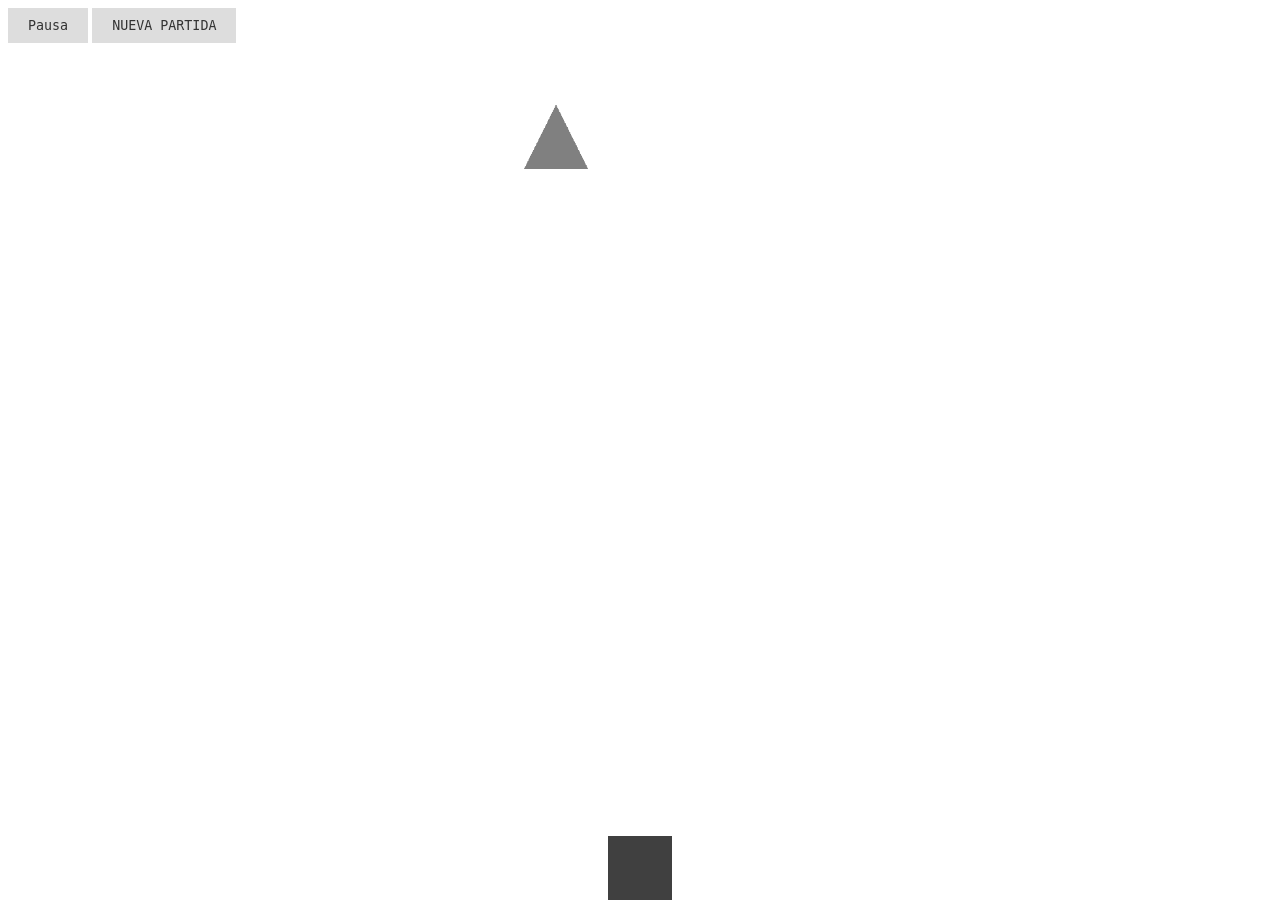
==== public/index.html @ 1187dc89 "Add files via upload" ====
<!DOCTYPE html>
<html>
<head>
  <meta charset="UTF-8">
  <title>Shooter Game</title>
  <link type="text/css" rel="stylesheet" href="game.css">
  <meta name="viewport" content="user-scalable=0"/>
  <script src="Game.js" type="text/javascript"></script>
  <script src="Entity.js" type="text/javascript"></script>
  <script src="Character.js" type="text/javascript"></script>
  <script src="Player.js" type="text/javascript"></script>
  <script src="Opponent.js" type="text/javascript"></script>
  <script src="Shot.js" type="text/javascript"></script>
  <script src="main.js" type="text/javascript"></script>
</head>

<body>
  <button id="pause" class="gamebutton" onclick="this.blur();">Pausa</button>
  <button id="reset" class="gamebutton" onclick="this.blur();">NUEVA PARTIDA</button>
</body>

</html>
---- public/game.css ----
html {
  overflow: hidden;
}

.Opponent {
	animation: rotation 3s infinite linear;
	-webkit-animation: rotation 3s infinite linear;
}

.paused .Opponent {
	animation: none;
	-webkit-animation: none;
}

@-webkit-keyframes rotation {
	from {
		transform: rotate(0deg);
		-webkit-transform: rotate(0deg);
	}
	to {
		transform: rotate(359deg);
		-webkit-transform: rotate(359deg);
	}
}

.gamebutton {
	border: none;
	background: #ddd;
	color: #333;
	padding: 10px 20px;
	outline: none;
	font-family: monospace;
	cursor: pointer;
}
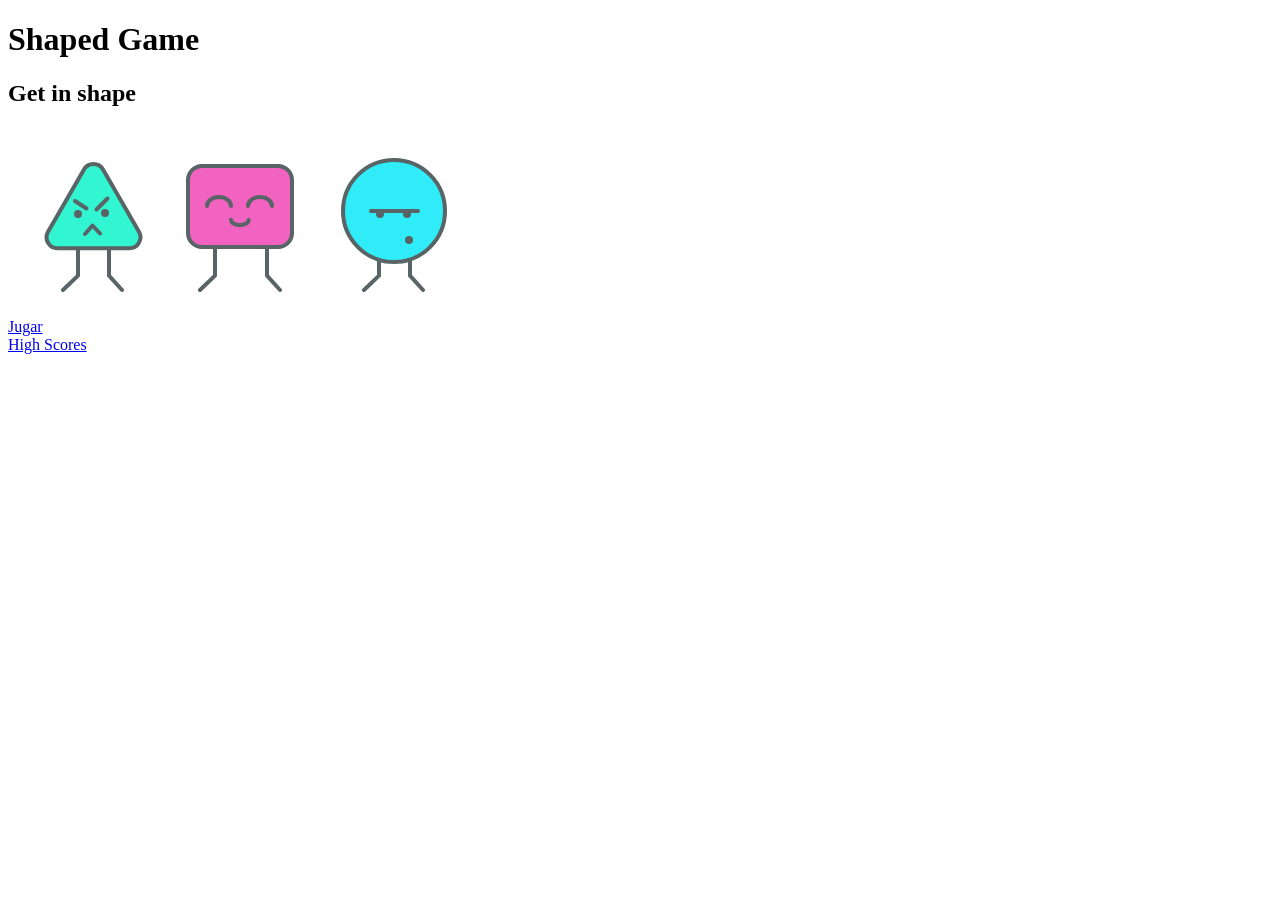
==== commit 875ca9fa: "Add files via upload" ====
--- a/public/index.html
+++ b/public/index.html
@@ -1,22 +1,95 @@
 <!DOCTYPE html>
-<html>
+<html class="no-js" lang="es">
+
 <head>
-  <meta charset="UTF-8">
-  <title>Shooter Game</title>
-  <link type="text/css" rel="stylesheet" href="game.css">
-  <meta name="viewport" content="user-scalable=0"/>
-  <script src="Game.js" type="text/javascript"></script>
-  <script src="Entity.js" type="text/javascript"></script>
-  <script src="Character.js" type="text/javascript"></script>
-  <script src="Player.js" type="text/javascript"></script>
-  <script src="Opponent.js" type="text/javascript"></script>
-  <script src="Shot.js" type="text/javascript"></script>
-  <script src="main.js" type="text/javascript"></script>
+    <meta charset="utf-8" />
+    <meta name="viewport" content="width=device-width, initial-scale=1, user-scalable=no" />
+    <meta http-equiv="X-UA-Compatible" content="ie=edge" />
+    <meta name="theme-color" content="#fafafa" />
+
+    <title>Shooter : Home</title>
+
+    <meta name="description" content="Shooter game, juego hecho como proyecto Front-End" />
+    <link rel="apple-touch-icon" href="assets/img/icon.png" />
+    <link rel="shortcut icon" href="assets/img/characters/char_01.png" type="image/x-icon">
+
+    <!-- sass compiled -->
+    <link type="text/css" rel="stylesheet" href="assets/css/main.css" />
+    <link href="assets/css/main.css.map" />
+
+    <!-- material icons -->
+    <link type="text/css" rel="stylesheet" href="assets/css/materialdesignicons.css" />
+    <link href="assets/css/materialdesignicons.css.map" />
 </head>
 
 <body>
-  <button id="pause" class="gamebutton" onclick="this.blur();">Pausa</button>
-  <button id="reset" class="gamebutton" onclick="this.blur();">NUEVA PARTIDA</button>
+    <div class="layout home">
+
+        <!-- Cabecera de home -->
+        <header>
+            <h1>Shaped Game</h1>
+            <h2>Get in shape</h2>
+        </header>
+
+        <!-- Sección principal de home -->
+        <main>
+            <!--  Fase 3 – Animaciones en SVG con SASS -->
+            <div class="slider">
+                <svg xmlns="http://www.w3.org/2000/svg" width="471" height="187" fill="none" viewBox="0 0 471 187">
+
+                    <g class="char char_01">
+                        <path fill="#32F5D2" stroke="#586465" stroke-width="4" d="M75.974 42.5c4.234-7.333 14.818-7.333 19.052 0l35.94 62.25c4.234 7.333-1.058 16.5-9.526 16.5H49.56c-8.468 0-13.76-9.167-9.526-16.5l35.94-62.25z" />
+                        <path stroke="#586465" stroke-linecap="round" stroke-linejoin="round" stroke-width="4" d="M70 122v26.675L55 163M101 122v26.675L114 163" />
+                        <g>
+                            <path stroke="#586465" stroke-linecap="round" stroke-linejoin="round" stroke-width="4" d="M78.5 81.5L67 74" />
+                            <circle cx="70" cy="87" r="4" fill="#586465" />
+                            <path stroke="#586465" stroke-linecap="round" stroke-linejoin="round" stroke-width="4" d="M88.5 82.5l11-11" />
+                            <circle cx="97" cy="86" r="4" fill="#586465" />
+                            <path stroke="#586465" stroke-linecap="round" stroke-linejoin="round" stroke-width="4" d="M77 107l7.5-8.5 7.5 8" />
+                        </g>
+                    </g>
+                    <g class="char char_02">
+                        <path stroke="#586465" stroke-linecap="round" stroke-linejoin="round" stroke-width="4" d="M207 122v26.675L192 163M259 122v26.675L272 163" />
+                        <rect width="104" height="81" x="180" y="39" fill="#F162C1" stroke="#586465" stroke-width="4" rx="14" />
+                        <g>
+                            <path stroke="#586465" stroke-linecap="round" stroke-linejoin="round" stroke-width="4" d="M199 79c0-4.97 5.373-9 12-9s12 4.03 12 9M240 79c0-4.97 5.373-9 12-9s12 4.03 12 9M240.696 92.626c0 3-3.965 5.432-8.855 5.432-4.891 0-8.855-2.432-8.855-5.433" />
+                        </g>
+                    </g>
+                    <g class="char char_03">
+                        <path stroke="#586465" stroke-linecap="round" stroke-linejoin="round" stroke-width="4" d="M371 122v26.675L356 163M402 122v26.675L415 163" />
+                        <circle cx="386" cy="84" r="51" fill="#30ECF8" stroke="#586465" stroke-width="4" />
+                        <g>
+                            <circle cx="372" cy="87" r="4" fill="#586465" />
+                            <circle cx="399" cy="87" r="4" fill="#586465" />
+                            <path stroke="#586465" stroke-linecap="round" stroke-width="4" d="M363 84h47" />
+                            <circle cx="401" cy="113" r="4" fill="#586465" />
+                        </g>
+                    </g>
+                </svg>
+
+            </div>
+        </main>
+
+        <!-- Navegación de home -->
+        <div class="main_navigation">
+            <a href="game.html" class="btn btn_primary">Jugar</a>
+        </div>
+        <div class="secondary_navigation">
+            <a href="highscores.html" class="secondary_navigation_item">
+                <div class="icon">
+                    <span class="mdi mdi-signal"></span>
+                </div>
+                <div class="label">High Scores</div>
+            </a>
+        </div>
+
+    </div>
+
+    <!-- libs -->
+    <script src="app/libs/anime.min.js"></script>
+
+    <!-- enunciados -->
+    <script src="app/main.js"></script>
 </body>
 
-</html>
+</html>
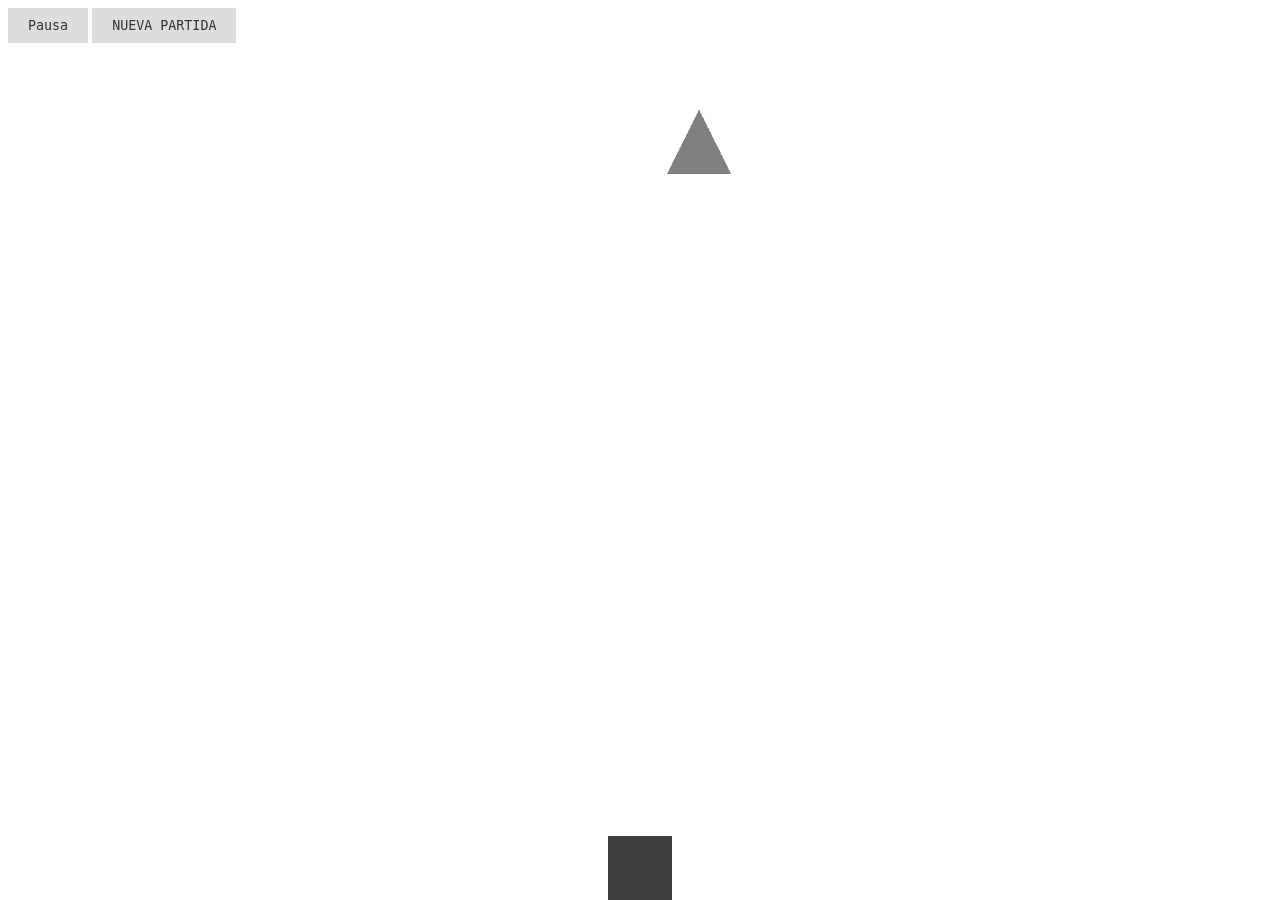
==== commit d0aa91dd: "Add files via upload" ====
--- a/public/index.html
+++ b/public/index.html
@@ -1,95 +1,22 @@
 <!DOCTYPE html>
-<html class="no-js" lang="es">
-
+<html>
 <head>
-    <meta charset="utf-8" />
-    <meta name="viewport" content="width=device-width, initial-scale=1, user-scalable=no" />
-    <meta http-equiv="X-UA-Compatible" content="ie=edge" />
-    <meta name="theme-color" content="#fafafa" />
-
-    <title>Shooter : Home</title>
-
-    <meta name="description" content="Shooter game, juego hecho como proyecto Front-End" />
-    <link rel="apple-touch-icon" href="assets/img/icon.png" />
-    <link rel="shortcut icon" href="assets/img/characters/char_01.png" type="image/x-icon">
-
-    <!-- sass compiled -->
-    <link type="text/css" rel="stylesheet" href="assets/css/main.css" />
-    <link href="assets/css/main.css.map" />
-
-    <!-- material icons -->
-    <link type="text/css" rel="stylesheet" href="assets/css/materialdesignicons.css" />
-    <link href="assets/css/materialdesignicons.css.map" />
+  <meta charset="UTF-8">
+  <title>Shooter Game</title>
+  <link type="text/css" rel="stylesheet" href="game.css">
+  <meta name="viewport" content="user-scalable=0"/>
+  <script src="Game.js" type="text/javascript"></script>
+  <script src="Entity.js" type="text/javascript"></script>
+  <script src="Character.js" type="text/javascript"></script>
+  <script src="Player.js" type="text/javascript"></script>
+  <script src="Opponent.js" type="text/javascript"></script>
+  <script src="Shot.js" type="text/javascript"></script>
+  <script src="main.js" type="text/javascript"></script>
 </head>
 
 <body>
-    <div class="layout home">
-
-        <!-- Cabecera de home -->
-        <header>
-            <h1>Shaped Game</h1>
-            <h2>Get in shape</h2>
-        </header>
-
-        <!-- Sección principal de home -->
-        <main>
-            <!--  Fase 3 – Animaciones en SVG con SASS -->
-            <div class="slider">
-                <svg xmlns="http://www.w3.org/2000/svg" width="471" height="187" fill="none" viewBox="0 0 471 187">
-
-                    <g class="char char_01">
-                        <path fill="#32F5D2" stroke="#586465" stroke-width="4" d="M75.974 42.5c4.234-7.333 14.818-7.333 19.052 0l35.94 62.25c4.234 7.333-1.058 16.5-9.526 16.5H49.56c-8.468 0-13.76-9.167-9.526-16.5l35.94-62.25z" />
-                        <path stroke="#586465" stroke-linecap="round" stroke-linejoin="round" stroke-width="4" d="M70 122v26.675L55 163M101 122v26.675L114 163" />
-                        <g>
-                            <path stroke="#586465" stroke-linecap="round" stroke-linejoin="round" stroke-width="4" d="M78.5 81.5L67 74" />
-                            <circle cx="70" cy="87" r="4" fill="#586465" />
-                            <path stroke="#586465" stroke-linecap="round" stroke-linejoin="round" stroke-width="4" d="M88.5 82.5l11-11" />
-                            <circle cx="97" cy="86" r="4" fill="#586465" />
-                            <path stroke="#586465" stroke-linecap="round" stroke-linejoin="round" stroke-width="4" d="M77 107l7.5-8.5 7.5 8" />
-                        </g>
-                    </g>
-                    <g class="char char_02">
-                        <path stroke="#586465" stroke-linecap="round" stroke-linejoin="round" stroke-width="4" d="M207 122v26.675L192 163M259 122v26.675L272 163" />
-                        <rect width="104" height="81" x="180" y="39" fill="#F162C1" stroke="#586465" stroke-width="4" rx="14" />
-                        <g>
-                            <path stroke="#586465" stroke-linecap="round" stroke-linejoin="round" stroke-width="4" d="M199 79c0-4.97 5.373-9 12-9s12 4.03 12 9M240 79c0-4.97 5.373-9 12-9s12 4.03 12 9M240.696 92.626c0 3-3.965 5.432-8.855 5.432-4.891 0-8.855-2.432-8.855-5.433" />
-                        </g>
-                    </g>
-                    <g class="char char_03">
-                        <path stroke="#586465" stroke-linecap="round" stroke-linejoin="round" stroke-width="4" d="M371 122v26.675L356 163M402 122v26.675L415 163" />
-                        <circle cx="386" cy="84" r="51" fill="#30ECF8" stroke="#586465" stroke-width="4" />
-                        <g>
-                            <circle cx="372" cy="87" r="4" fill="#586465" />
-                            <circle cx="399" cy="87" r="4" fill="#586465" />
-                            <path stroke="#586465" stroke-linecap="round" stroke-width="4" d="M363 84h47" />
-                            <circle cx="401" cy="113" r="4" fill="#586465" />
-                        </g>
-                    </g>
-                </svg>
-
-            </div>
-        </main>
-
-        <!-- Navegación de home -->
-        <div class="main_navigation">
-            <a href="game.html" class="btn btn_primary">Jugar</a>
-        </div>
-        <div class="secondary_navigation">
-            <a href="highscores.html" class="secondary_navigation_item">
-                <div class="icon">
-                    <span class="mdi mdi-signal"></span>
-                </div>
-                <div class="label">High Scores</div>
-            </a>
-        </div>
-
-    </div>
-
-    <!-- libs -->
-    <script src="app/libs/anime.min.js"></script>
-
-    <!-- enunciados -->
-    <script src="app/main.js"></script>
+  <button id="pause" class="gamebutton" onclick="this.blur();">Pausa</button>
+  <button id="reset" class="gamebutton" onclick="this.blur();">NUEVA PARTIDA</button>
 </body>
 
-</html>+</html>
--- a/public/game.css
+++ b/public/game.css
@@ -0,0 +1,34 @@
+html {
+  overflow: hidden;
+}
+
+.Opponent {
+	animation: rotation 3s infinite linear;
+	-webkit-animation: rotation 3s infinite linear;
+}
+
+.paused .Opponent {
+	animation: none;
+	-webkit-animation: none;
+}
+
+@-webkit-keyframes rotation {
+	from {
+		transform: rotate(0deg);
+		-webkit-transform: rotate(0deg);
+	}
+	to {
+		transform: rotate(359deg);
+		-webkit-transform: rotate(359deg);
+	}
+}
+
+.gamebutton {
+	border: none;
+	background: #ddd;
+	color: #333;
+	padding: 10px 20px;
+	outline: none;
+	font-family: monospace;
+	cursor: pointer;
+}
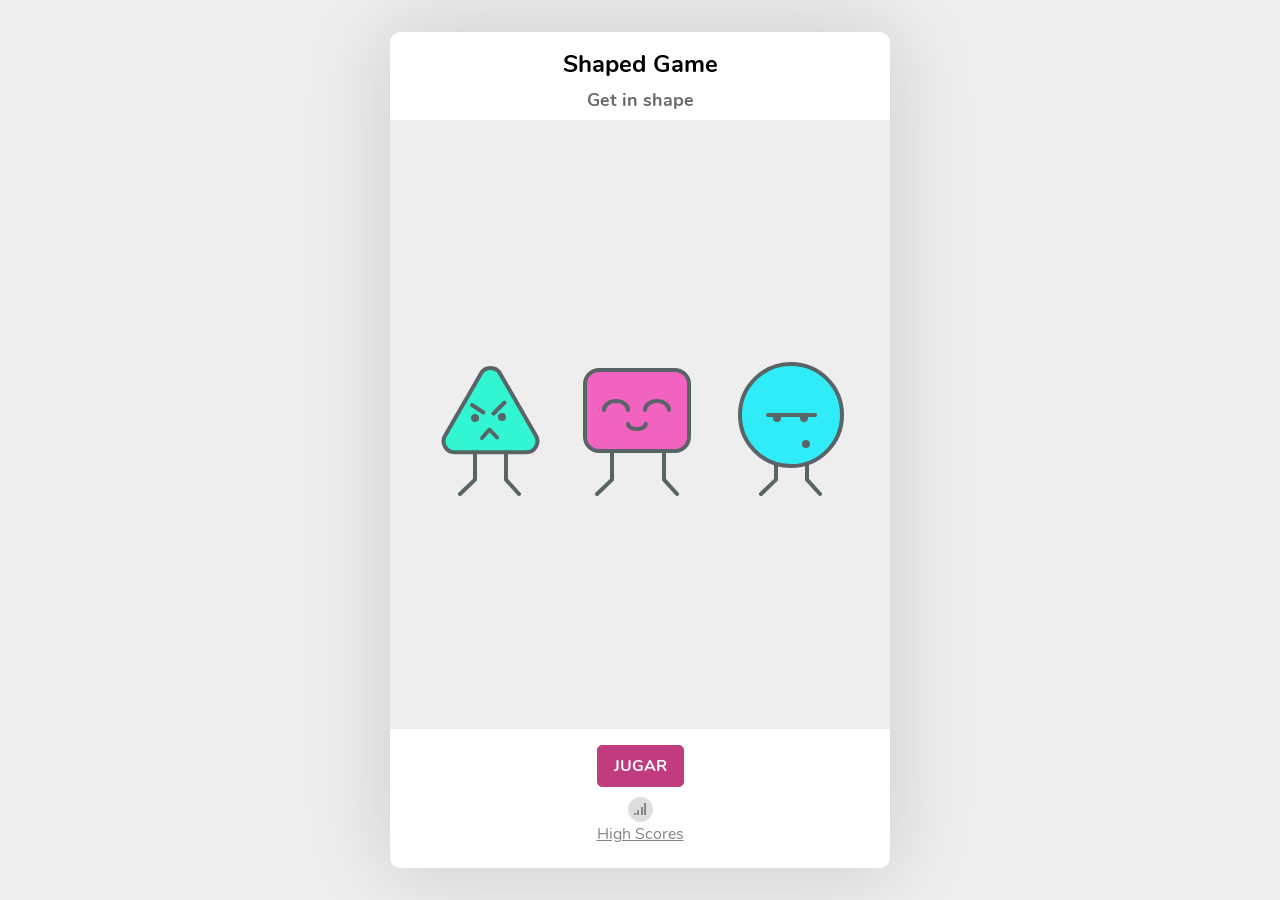
==== commit af846d2a: "Add files via upload" ====
--- a/public/index.html
+++ b/public/index.html
@@ -1,22 +1,95 @@
 <!DOCTYPE html>
-<html>
+<html class="no-js" lang="es">
+
 <head>
-  <meta charset="UTF-8">
-  <title>Shooter Game</title>
-  <link type="text/css" rel="stylesheet" href="game.css">
-  <meta name="viewport" content="user-scalable=0"/>
-  <script src="Game.js" type="text/javascript"></script>
-  <script src="Entity.js" type="text/javascript"></script>
-  <script src="Character.js" type="text/javascript"></script>
-  <script src="Player.js" type="text/javascript"></script>
-  <script src="Opponent.js" type="text/javascript"></script>
-  <script src="Shot.js" type="text/javascript"></script>
-  <script src="main.js" type="text/javascript"></script>
+    <meta charset="utf-8" />
+    <meta name="viewport" content="width=device-width, initial-scale=1, user-scalable=no" />
+    <meta http-equiv="X-UA-Compatible" content="ie=edge" />
+    <meta name="theme-color" content="#fafafa" />
+
+    <title>Shooter : Home</title>
+
+    <meta name="description" content="Shooter game, juego hecho como proyecto Front-End" />
+    <link rel="apple-touch-icon" href="assets/img/icon.png" />
+    <link rel="shortcut icon" href="assets/img/characters/char_01.png" type="image/x-icon">
+
+    <!-- sass compiled -->
+    <link type="text/css" rel="stylesheet" href="assets/css/main.css" />
+    <link href="assets/css/main.css.map" />
+
+    <!-- material icons -->
+    <link type="text/css" rel="stylesheet" href="assets/css/materialdesignicons.css" />
+    <link href="assets/css/materialdesignicons.css.map" />
 </head>
 
 <body>
-  <button id="pause" class="gamebutton" onclick="this.blur();">Pausa</button>
-  <button id="reset" class="gamebutton" onclick="this.blur();">NUEVA PARTIDA</button>
+    <div class="layout home">
+
+        <!-- Cabecera de home -->
+        <header>
+            <h1>Shaped Game</h1>
+            <h2>Get in shape</h2>
+        </header>
+
+        <!-- Sección principal de home -->
+        <main>
+            <!--  Fase 3 – Animaciones en SVG con SASS -->
+            <div class="slider">
+                <svg xmlns="http://www.w3.org/2000/svg" width="471" height="187" fill="none" viewBox="0 0 471 187">
+
+                    <g class="char char_01">
+                        <path fill="#32F5D2" stroke="#586465" stroke-width="4" d="M75.974 42.5c4.234-7.333 14.818-7.333 19.052 0l35.94 62.25c4.234 7.333-1.058 16.5-9.526 16.5H49.56c-8.468 0-13.76-9.167-9.526-16.5l35.94-62.25z" />
+                        <path stroke="#586465" stroke-linecap="round" stroke-linejoin="round" stroke-width="4" d="M70 122v26.675L55 163M101 122v26.675L114 163" />
+                        <g>
+                            <path stroke="#586465" stroke-linecap="round" stroke-linejoin="round" stroke-width="4" d="M78.5 81.5L67 74" />
+                            <circle cx="70" cy="87" r="4" fill="#586465" />
+                            <path stroke="#586465" stroke-linecap="round" stroke-linejoin="round" stroke-width="4" d="M88.5 82.5l11-11" />
+                            <circle cx="97" cy="86" r="4" fill="#586465" />
+                            <path stroke="#586465" stroke-linecap="round" stroke-linejoin="round" stroke-width="4" d="M77 107l7.5-8.5 7.5 8" />
+                        </g>
+                    </g>
+                    <g class="char char_02">
+                        <path stroke="#586465" stroke-linecap="round" stroke-linejoin="round" stroke-width="4" d="M207 122v26.675L192 163M259 122v26.675L272 163" />
+                        <rect width="104" height="81" x="180" y="39" fill="#F162C1" stroke="#586465" stroke-width="4" rx="14" />
+                        <g>
+                            <path stroke="#586465" stroke-linecap="round" stroke-linejoin="round" stroke-width="4" d="M199 79c0-4.97 5.373-9 12-9s12 4.03 12 9M240 79c0-4.97 5.373-9 12-9s12 4.03 12 9M240.696 92.626c0 3-3.965 5.432-8.855 5.432-4.891 0-8.855-2.432-8.855-5.433" />
+                        </g>
+                    </g>
+                    <g class="char char_03">
+                        <path stroke="#586465" stroke-linecap="round" stroke-linejoin="round" stroke-width="4" d="M371 122v26.675L356 163M402 122v26.675L415 163" />
+                        <circle cx="386" cy="84" r="51" fill="#30ECF8" stroke="#586465" stroke-width="4" />
+                        <g>
+                            <circle cx="372" cy="87" r="4" fill="#586465" />
+                            <circle cx="399" cy="87" r="4" fill="#586465" />
+                            <path stroke="#586465" stroke-linecap="round" stroke-width="4" d="M363 84h47" />
+                            <circle cx="401" cy="113" r="4" fill="#586465" />
+                        </g>
+                    </g>
+                </svg>
+
+            </div>
+        </main>
+
+        <!-- Navegación de home -->
+        <div class="main_navigation">
+            <a href="game.html" class="btn btn_primary">Jugar</a>
+        </div>
+        <div class="secondary_navigation">
+            <a href="highscores.html" class="secondary_navigation_item">
+                <div class="icon">
+                    <span class="mdi mdi-signal"></span>
+                </div>
+                <div class="label">High Scores</div>
+            </a>
+        </div>
+
+    </div>
+
+    <!-- libs -->
+    <script src="app/libs/anime.min.js"></script>
+
+    <!-- enunciados -->
+    <script src="app/main.js"></script>
 </body>
 
-</html>
+</html>
--- a/public/assets/css/main.css
+++ b/public/assets/css/main.css
@@ -0,0 +1,1093 @@
+@charset "UTF-8";
+h1,
+h2,
+h3,
+h4,
+h5,
+h6 {
+  margin: 0;
+}
+
+*,
+*::before,
+*::after {
+  -webkit-box-sizing: border-box;
+          box-sizing: border-box;
+}
+
+html {
+  font-family: sans-serif;
+  line-height: 1.15;
+  -webkit-text-size-adjust: 100%;
+  -ms-text-size-adjust: 100%;
+  -ms-overflow-style: scrollbar;
+  -webkit-tap-highlight-color: rgba(0, 0, 0, 0);
+}
+
+@-ms-viewport {
+  width: device-width;
+}
+
+article, aside, dialog, figcaption, figure, footer, header, hgroup, main, nav, section {
+  display: block;
+}
+
+body {
+  margin: 0;
+  font-family: "Nunito", "Helvetica", Arial, sans_serif;
+  font-size: 1rem;
+  font-weight: normal;
+  line-height: 1.5rem;
+  color: #333;
+  text-align: left;
+  background-color: #fff;
+}
+
+[tabindex="-1"]:focus {
+  outline: 0 !important;
+}
+
+hr {
+  -webkit-box-sizing: content-box;
+          box-sizing: content-box;
+  height: 0;
+  overflow: visible;
+}
+
+h1, h2, h3, h4, h5, h6 {
+  margin-top: 0;
+  margin-bottom: 1em;
+}
+
+p {
+  margin-top: 0;
+  margin-bottom: 1em;
+}
+
+abbr[title],
+abbr[data-original-title] {
+  text-decoration: underline;
+  -webkit-text-decoration: underline dotted;
+          text-decoration: underline dotted;
+  cursor: help;
+  border-bottom: 0;
+}
+
+address {
+  margin-bottom: 1rem;
+  font-style: normal;
+  line-height: inherit;
+}
+
+ol,
+ul,
+dl {
+  margin-top: 0;
+  margin-bottom: 1rem;
+}
+
+ol ol,
+ul ul,
+ol ul,
+ul ol {
+  margin-bottom: 0;
+}
+
+dt {
+  font-weight: bold;
+}
+
+dd {
+  margin-bottom: .5rem;
+  margin-left: 0;
+}
+
+blockquote {
+  margin: 0 0 1rem;
+}
+
+dfn {
+  font-style: italic;
+}
+
+b,
+strong {
+  font-weight: bolder;
+}
+
+small {
+  font-size: 80%;
+}
+
+sub,
+sup {
+  position: relative;
+  font-size: 75%;
+  line-height: 0;
+  vertical-align: baseline;
+}
+
+sub {
+  bottom: -.25em;
+}
+
+sup {
+  top: -.5em;
+}
+
+a {
+  color: #345c8d;
+  text-decoration: none;
+  background-color: transparent;
+  -webkit-text-decoration-skip: objects;
+}
+
+a:hover {
+  color: #264468;
+  text-decoration: none;
+}
+
+a:not([href]):not([tabindex]) {
+  color: inherit;
+  text-decoration: none;
+}
+
+a:not([href]):not([tabindex]):hover:focus {
+  color: inherit;
+  text-decoration: none;
+}
+
+a:not([href]):not([tabindex]):focus {
+  outline: 0;
+}
+
+pre,
+code,
+kbd,
+samp {
+  font-family: monospace, monospace;
+  font-size: 1em;
+}
+
+pre {
+  margin-top: 0;
+  margin-bottom: 1rem;
+  overflow: auto;
+  -ms-overflow-style: scrollbar;
+}
+
+figure {
+  margin: 0 0 1rem;
+}
+
+img {
+  vertical-align: middle;
+  border-style: none;
+}
+
+svg:not(:root) {
+  overflow: hidden;
+}
+
+a,
+area,
+button,
+[role="button"],
+input:not([type="range"]),
+label,
+select,
+summary,
+textarea {
+  -ms-touch-action: manipulation;
+      touch-action: manipulation;
+}
+
+table {
+  border-collapse: collapse;
+}
+
+caption {
+  padding-top: 0.5em;
+  padding-bottom: 0.5em;
+  color: #595959;
+  text-align: left;
+  caption-side: bottom;
+}
+
+th {
+  text-align: inherit;
+}
+
+label {
+  display: inline-block;
+  margin-bottom: .5rem;
+}
+
+button {
+  border-radius: 0;
+}
+
+button:focus {
+  outline: 1px dotted;
+  outline: 5px auto -webkit-focus-ring-color;
+}
+
+input,
+button,
+select,
+optgroup,
+textarea {
+  margin: 0;
+  font-family: inherit;
+  font-size: inherit;
+  line-height: inherit;
+}
+
+button,
+input {
+  overflow: visible;
+}
+
+button,
+select {
+  text-transform: none;
+}
+
+button,
+html [type="button"],
+[type="reset"],
+[type="submit"] {
+  -webkit-appearance: button;
+}
+
+button::-moz-focus-inner,
+[type="button"]::-moz-focus-inner,
+[type="reset"]::-moz-focus-inner,
+[type="submit"]::-moz-focus-inner {
+  padding: 0;
+  border-style: none;
+}
+
+input[type="radio"],
+input[type="checkbox"] {
+  -webkit-box-sizing: border-box;
+          box-sizing: border-box;
+  padding: 0;
+}
+
+input[type="date"],
+input[type="time"],
+input[type="datetime-local"],
+input[type="month"] {
+  -webkit-appearance: listbox;
+}
+
+textarea {
+  overflow: auto;
+  resize: vertical;
+}
+
+fieldset {
+  min-width: 0;
+  padding: 0;
+  margin: 0;
+  border: 0;
+}
+
+legend {
+  display: block;
+  width: 100%;
+  max-width: 100%;
+  padding: 0;
+  margin-bottom: .5rem;
+  font-size: 1.5rem;
+  line-height: inherit;
+  color: inherit;
+  white-space: normal;
+}
+
+progress {
+  vertical-align: baseline;
+}
+
+[type="number"]::-webkit-inner-spin-button,
+[type="number"]::-webkit-outer-spin-button {
+  height: auto;
+}
+
+[type="search"] {
+  outline-offset: -2px;
+  -webkit-appearance: none;
+}
+
+[type="search"]::-webkit-search-cancel-button,
+[type="search"]::-webkit-search-decoration {
+  -webkit-appearance: none;
+}
+
+::-webkit-file-upload-button {
+  font: inherit;
+  -webkit-appearance: button;
+}
+
+output {
+  display: inline-block;
+}
+
+summary {
+  display: list-item;
+}
+
+template {
+  display: none;
+}
+
+[hidden] {
+  display: none !important;
+}
+
+@-webkit-keyframes rotation {
+  from {
+    transform: rotate(0deg);
+    -webkit-transform: rotate(0deg);
+  }
+  to {
+    transform: rotate(359deg);
+    -webkit-transform: rotate(359deg);
+  }
+}
+
+@keyframes rotation {
+  from {
+    transform: rotate(0deg);
+    -webkit-transform: rotate(0deg);
+  }
+  to {
+    transform: rotate(359deg);
+    -webkit-transform: rotate(359deg);
+  }
+}
+
+@font-face {
+  font-family: 'Nunito';
+  src: url("../fonts/nunito/Nunito-Bold.eot");
+  src: url("../fonts/nunito/Nunito-Bold.eot?#iefix") format("embedded-opentype"), url("../fonts/nunito/Nunito-Bold.woff2") format("woff2"), url("../fonts/nunito/Nunito-Bold.woff") format("woff"), url("../fonts/nunito/Nunito-Bold.ttf") format("truetype"), url("../fonts/nunito/Nunito-Bold.svg#Nunito-Bold") format("svg");
+  font-weight: bold;
+  font-style: normal;
+}
+
+@font-face {
+  font-family: 'Nunito';
+  src: url("../fonts/nunito/Nunito-ExtraBold.eot");
+  src: url("../fonts/nunito/Nunito-ExtraBold.eot?#iefix") format("embedded-opentype"), url("../fonts/nunito/Nunito-ExtraBold.woff2") format("woff2"), url("../fonts/nunito/Nunito-ExtraBold.woff") format("woff"), url("../fonts/nunito/Nunito-ExtraBold.ttf") format("truetype"), url("../fonts/nunito/Nunito-ExtraBold.svg#Nunito-ExtraBold") format("svg");
+  font-weight: 800;
+  font-style: normal;
+}
+
+@font-face {
+  font-family: 'Nunito';
+  src: url("../fonts/nunito/Nunito-Black.eot");
+  src: url("../fonts/nunito/Nunito-Black.eot?#iefix") format("embedded-opentype"), url("../fonts/nunito/Nunito-Black.woff2") format("woff2"), url("../fonts/nunito/Nunito-Black.woff") format("woff"), url("../fonts/nunito/Nunito-Black.ttf") format("truetype"), url("../fonts/nunito/Nunito-Black.svg#Nunito-Black") format("svg");
+  font-weight: 900;
+  font-style: normal;
+}
+
+@font-face {
+  font-family: 'Nunito';
+  src: url("../fonts/nunito/Nunito-SemiBoldItalic.eot");
+  src: url("../fonts/nunito/Nunito-SemiBoldItalic.eot?#iefix") format("embedded-opentype"), url("../fonts/nunito/Nunito-SemiBoldItalic.woff2") format("woff2"), url("../fonts/nunito/Nunito-SemiBoldItalic.woff") format("woff"), url("../fonts/nunito/Nunito-SemiBoldItalic.ttf") format("truetype"), url("../fonts/nunito/Nunito-SemiBoldItalic.svg#Nunito-SemiBoldItalic") format("svg");
+  font-weight: 600;
+  font-style: italic;
+}
+
+@font-face {
+  font-family: 'Nunito';
+  src: url("../fonts/nunito/Nunito-LightItalic.eot");
+  src: url("../fonts/nunito/Nunito-LightItalic.eot?#iefix") format("embedded-opentype"), url("../fonts/nunito/Nunito-LightItalic.woff2") format("woff2"), url("../fonts/nunito/Nunito-LightItalic.woff") format("woff"), url("../fonts/nunito/Nunito-LightItalic.ttf") format("truetype"), url("../fonts/nunito/Nunito-LightItalic.svg#Nunito-LightItalic") format("svg");
+  font-weight: 300;
+  font-style: italic;
+}
+
+@font-face {
+  font-family: 'Nunito';
+  src: url("../fonts/nunito/Nunito-Regular.eot");
+  src: url("../fonts/nunito/Nunito-Regular.eot?#iefix") format("embedded-opentype"), url("../fonts/nunito/Nunito-Regular.woff2") format("woff2"), url("../fonts/nunito/Nunito-Regular.woff") format("woff"), url("../fonts/nunito/Nunito-Regular.ttf") format("truetype"), url("../fonts/nunito/Nunito-Regular.svg#Nunito-Regular") format("svg");
+  font-weight: normal;
+  font-style: normal;
+}
+
+@font-face {
+  font-family: 'Nunito';
+  src: url("../fonts/nunito/Nunito-ExtraLight.eot");
+  src: url("../fonts/nunito/Nunito-ExtraLight.eot?#iefix") format("embedded-opentype"), url("../fonts/nunito/Nunito-ExtraLight.woff2") format("woff2"), url("../fonts/nunito/Nunito-ExtraLight.woff") format("woff"), url("../fonts/nunito/Nunito-ExtraLight.ttf") format("truetype"), url("../fonts/nunito/Nunito-ExtraLight.svg#Nunito-ExtraLight") format("svg");
+  font-weight: 200;
+  font-style: normal;
+}
+
+@font-face {
+  font-family: 'Nunito';
+  src: url("../fonts/nunito/Nunito-BoldItalic.eot");
+  src: url("../fonts/nunito/Nunito-BoldItalic.eot?#iefix") format("embedded-opentype"), url("../fonts/nunito/Nunito-BoldItalic.woff2") format("woff2"), url("../fonts/nunito/Nunito-BoldItalic.woff") format("woff"), url("../fonts/nunito/Nunito-BoldItalic.ttf") format("truetype"), url("../fonts/nunito/Nunito-BoldItalic.svg#Nunito-BoldItalic") format("svg");
+  font-weight: bold;
+  font-style: italic;
+}
+
+@font-face {
+  font-family: 'Nunito';
+  src: url("../fonts/nunito/Nunito-ExtraLightItalic.eot");
+  src: url("../fonts/nunito/Nunito-ExtraLightItalic.eot?#iefix") format("embedded-opentype"), url("../fonts/nunito/Nunito-ExtraLightItalic.woff2") format("woff2"), url("../fonts/nunito/Nunito-ExtraLightItalic.woff") format("woff"), url("../fonts/nunito/Nunito-ExtraLightItalic.ttf") format("truetype"), url("../fonts/nunito/Nunito-ExtraLightItalic.svg#Nunito-ExtraLightItalic") format("svg");
+  font-weight: 200;
+  font-style: italic;
+}
+
+@font-face {
+  font-family: 'Nunito';
+  src: url("../fonts/nunito/Nunito-Light.eot");
+  src: url("../fonts/nunito/Nunito-Light.eot?#iefix") format("embedded-opentype"), url("../fonts/nunito/Nunito-Light.woff2") format("woff2"), url("../fonts/nunito/Nunito-Light.woff") format("woff"), url("../fonts/nunito/Nunito-Light.ttf") format("truetype"), url("../fonts/nunito/Nunito-Light.svg#Nunito-Light") format("svg");
+  font-weight: 300;
+  font-style: normal;
+}
+
+@font-face {
+  font-family: 'Nunito';
+  src: url("../fonts/nunito/Nunito-SemiBold.eot");
+  src: url("../fonts/nunito/Nunito-SemiBold.eot?#iefix") format("embedded-opentype"), url("../fonts/nunito/Nunito-SemiBold.woff2") format("woff2"), url("../fonts/nunito/Nunito-SemiBold.woff") format("woff"), url("../fonts/nunito/Nunito-SemiBold.ttf") format("truetype"), url("../fonts/nunito/Nunito-SemiBold.svg#Nunito-SemiBold") format("svg");
+  font-weight: 600;
+  font-style: normal;
+}
+
+@font-face {
+  font-family: 'Nunito';
+  src: url("../fonts/nunito/Nunito-Italic.eot");
+  src: url("../fonts/nunito/Nunito-Italic.eot?#iefix") format("embedded-opentype"), url("../fonts/nunito/Nunito-Italic.woff2") format("woff2"), url("../fonts/nunito/Nunito-Italic.woff") format("woff"), url("../fonts/nunito/Nunito-Italic.ttf") format("truetype"), url("../fonts/nunito/Nunito-Italic.svg#Nunito-Italic") format("svg");
+  font-weight: normal;
+  font-style: italic;
+}
+
+@font-face {
+  font-family: 'Nunito';
+  src: url("../fonts/nunito/Nunito-BlackItalic.eot");
+  src: url("../fonts/nunito/Nunito-BlackItalic.eot?#iefix") format("embedded-opentype"), url("../fonts/nunito/Nunito-BlackItalic.woff2") format("woff2"), url("../fonts/nunito/Nunito-BlackItalic.woff") format("woff"), url("../fonts/nunito/Nunito-BlackItalic.ttf") format("truetype"), url("../fonts/nunito/Nunito-BlackItalic.svg#Nunito-BlackItalic") format("svg");
+  font-weight: 900;
+  font-style: italic;
+}
+
+@font-face {
+  font-family: 'Nunito';
+  src: url("../fonts/nunito/Nunito-ExtraBoldItalic.eot");
+  src: url("../fonts/nunito/Nunito-ExtraBoldItalic.eot?#iefix") format("embedded-opentype"), url("../fonts/nunito/Nunito-ExtraBoldItalic.woff2") format("woff2"), url("../fonts/nunito/Nunito-ExtraBoldItalic.woff") format("woff"), url("../fonts/nunito/Nunito-ExtraBoldItalic.ttf") format("truetype"), url("../fonts/nunito/Nunito-ExtraBoldItalic.svg#Nunito-ExtraBoldItalic") format("svg");
+  font-weight: 800;
+  font-style: italic;
+}
+
+.color1 {
+  color: var(--color_1);
+}
+
+.border_color1 {
+  border-color: var(--color_1);
+}
+
+.bg_color1 {
+  background-color: var(--color_1);
+}
+
+.color2 {
+  color: var(--color_2);
+}
+
+.border_color2 {
+  border-color: var(--color_2);
+}
+
+.bg_color2 {
+  background-color: var(--color_2);
+}
+
+.color3 {
+  color: var(--color_3);
+}
+
+.border_color3 {
+  border-color: var(--color_3);
+}
+
+.bg_color3 {
+  background-color: var(--color_3);
+}
+
+.colorGray {
+  color: var(--color_4);
+}
+
+.border_colorGray {
+  border-color: var(--color_4);
+}
+
+.bg_colorGray {
+  background-color: var(--color_4);
+}
+
+.colorGrayLight {
+  color: var(--color_5);
+}
+
+.border_colorGrayLight {
+  border-color: var(--color_5);
+}
+
+.bg_colorGrayLight {
+  background-color: var(--color_5);
+}
+
+html,
+body {
+  font-size: 1rem;
+  font-family: "Nunito", "Helvetica", Arial, sans_serif;
+  line-height: 1.5rem;
+  color: #333;
+}
+
+h1 {
+  font-weight: bold;
+  font-size: 1.5rem;
+  line-height: 2rem;
+  margin: 0 0 0.5rem;
+}
+
+h2 {
+  font-weight: bold;
+  font-size: 1.15rem;
+  line-height: 1.5rem;
+  margin: 0 0 0.5rem;
+}
+
+a {
+  text-decoration: underline;
+  color: #008cff;
+}
+
+html,
+body {
+  background-color: #eee;
+}
+
+/*
+ * Estilos para el layout general
+ *
+ * Si quieres aprender más sobre SCSS: 
+ * https://www.youtube.com/playlist?list=PLn4HfBF-ETRsrE-AUpp2c4LpoNsK15X0d
+ * y en 45 minutos eres experto/a en SCSS
+ *
+ */
+.layout {
+  height: 100vh;
+  width: 100vw;
+  max-width: 500px;
+  overflow: auto;
+  background-color: #fff;
+  -webkit-box-shadow: 0 0 86px rgba(0, 0, 0, 0.15);
+          box-shadow: 0 0 86px rgba(0, 0, 0, 0.15);
+}
+
+.layout.home {
+  display: -ms-grid;
+  display: grid;
+  -ms-grid-rows: auto 1fr auto auto;
+      grid-template-rows: auto 1fr auto auto;
+  -ms-grid-columns: 100%;
+      grid-template-columns: 100%;
+}
+
+.layout.home header {
+  -ms-grid-row: 1;
+  -ms-grid-row-span: 1;
+  grid-area: 1 / 1 / span 1 / -1;
+}
+
+.layout.home main {
+  -ms-grid-row: 2;
+  -ms-grid-row-span: 1;
+  grid-area: 2 / 1 / span 1 / -1;
+}
+
+.layout.home .main_navigation {
+  -ms-grid-row: 3;
+  -ms-grid-row-span: 1;
+  grid-area: 3 / 1 / span 1 / -1;
+}
+
+.layout.home .secondary_navigation {
+  -ms-grid-row: 4;
+  -ms-grid-row-span: 1;
+  grid-area: 4 / 1 / span 1 / -1;
+}
+
+.layout.single_page {
+  display: -ms-grid;
+  display: grid;
+  -ms-grid-rows: auto 1fr auto;
+      grid-template-rows: auto 1fr auto;
+  -ms-grid-columns: 100%;
+      grid-template-columns: 100%;
+}
+
+.layout.single_page header {
+  -ms-grid-row: 1;
+  -ms-grid-row-span: 1;
+  grid-area: 1 / 1 / span 1 / -1;
+}
+
+.layout.single_page main {
+  -ms-grid-row: 2;
+  -ms-grid-row-span: 1;
+  grid-area: 2 / 1 / span 1 / -1;
+}
+
+.layout.single_page footer {
+  -ms-grid-row: 3;
+  -ms-grid-row-span: 1;
+  grid-area: 3 / 1 / span 1 / -1;
+}
+
+.layout.game {
+  display: -ms-grid;
+  display: grid;
+  -ms-grid-rows: auto 1fr;
+      grid-template-rows: auto 1fr;
+  -ms-grid-columns: 100%;
+      grid-template-columns: 100%;
+}
+
+.layout.game .ui {
+  -ms-grid-row: 1;
+  -ms-grid-row-span: 1;
+  grid-area: 1 / 1 / span 1 / -1;
+}
+
+.layout.game .game_container {
+  -ms-grid-row: 2;
+  -ms-grid-row-span: 1;
+  grid-area: 2 / 1 / span 1 / -1;
+}
+
+.layout.game .modal_window {
+  grid-area: 1 / 1 / -1 / -1;
+}
+
+@media screen and (min-width: 500px) {
+  .layout {
+    border-radius: 10px;
+    overflow: hidden;
+    margin: 2rem auto;
+    height: calc(100vh - 4rem);
+  }
+}
+
+/*
+ *
+ * Estilos para la página home
+ *
+ */
+.home header {
+  margin-top: 1rem;
+}
+
+.home header h1 {
+  text-align: center;
+  color: black;
+}
+
+.home header h2 {
+  text-align: center;
+  color: dimgrey;
+}
+
+.home main {
+  background-color: #eee;
+  display: -webkit-box;
+  display: -ms-flexbox;
+  display: flex;
+  -webkit-box-pack: center;
+      -ms-flex-pack: center;
+          justify-content: center;
+  -webkit-box-align: center;
+      -ms-flex-align: center;
+          align-items: center;
+}
+
+.home main .slider {
+  margin: 2rem 0;
+  display: -webkit-box;
+  display: -ms-flexbox;
+  display: flex;
+  -webkit-box-pack: center;
+      -ms-flex-pack: center;
+          justify-content: center;
+  -webkit-box-align: center;
+      -ms-flex-align: center;
+          align-items: center;
+}
+
+.home .main_navigation {
+  margin-top: 1rem;
+  display: -webkit-box;
+  display: -ms-flexbox;
+  display: flex;
+  -webkit-box-pack: center;
+      -ms-flex-pack: center;
+          justify-content: center;
+}
+
+.home .secondary_navigation {
+  margin-top: 1rem;
+  margin-bottom: 1rem;
+  display: -webkit-box;
+  display: -ms-flexbox;
+  display: flex;
+  -webkit-box-pack: center;
+      -ms-flex-pack: center;
+          justify-content: center;
+}
+
+/*
+ *
+ * Estilos para la página highscores
+ *
+ */
+.single_page header {
+  margin-top: 1rem;
+}
+
+.single_page header h2 {
+  display: -webkit-box;
+  display: -ms-flexbox;
+  display: flex;
+  -webkit-box-pack: center;
+      -ms-flex-pack: center;
+          justify-content: center;
+}
+
+.single_page header h2 .icon {
+  color: gray;
+}
+
+.single_page header h2 .label {
+  color: black;
+}
+
+.single_page main {
+  margin-left: 1rem;
+}
+
+.single_page main section h3 {
+  color: black;
+  margin-bottom: 0.5rem;
+}
+
+.single_page main section .big_scores {
+  position: relative;
+}
+
+.single_page main section .big_scores .big_score {
+  font-size: 2rem;
+  font-weight: bold;
+  text-align: center;
+  color: #c03c7e;
+  line-height: 2rem;
+  padding: 2rem;
+}
+
+.single_page main section .swiper-pagination-bullet-active {
+  background-color: #c03c7e;
+}
+
+.single_page main section .leaderboard_items .leaderboard_item {
+  opacity: 0;
+  color: dimgray;
+  display: -webkit-box;
+  display: -ms-flexbox;
+  display: flex;
+}
+
+.single_page main section .leaderboard_items .leaderboard_item .number {
+  font-weight: bold;
+}
+
+.single_page main section .leaderboard_items .leaderboard_item .date {
+  margin-left: 1rem;
+}
+
+.single_page main section .leaderboard_items .leaderboard_item .score {
+  margin-left: auto;
+  margin-right: 1rem;
+}
+
+.single_page main section .leaderboard_items .leaderboard_item:first-child {
+  font-weight: bold;
+  color: #c950a4;
+}
+
+.single_page footer {
+  display: -webkit-box;
+  display: -ms-flexbox;
+  display: flex;
+  -webkit-box-pack: center;
+      -ms-flex-pack: center;
+          justify-content: center;
+  margin-bottom: 1rem;
+}
+
+/*
+ * Botones
+ */
+.btn {
+  padding: 0.5rem 1rem 0.5rem;
+  display: -webkit-inline-box;
+  display: -ms-inline-flexbox;
+  display: inline-flex;
+  -webkit-box-align: center;
+      -ms-flex-align: center;
+          align-items: center;
+  text-align: center;
+  text-decoration: none;
+  color: inherit;
+  border: 1px solid gray;
+  border-radius: 5px;
+  text-transform: uppercase;
+  font-weight: bolder;
+}
+
+.btn:hover, .btn:visited, .btn:link {
+  color: inherit;
+}
+
+.btn:focus {
+  outline: 0;
+}
+
+.btn:hover, .btn:focus {
+  -webkit-box-shadow: 0 0 0 3px rgba(151, 151, 151, 0.3);
+          box-shadow: 0 0 0 3px rgba(151, 151, 151, 0.3);
+}
+
+.btn.btn_primary {
+  border: 1px solid #c03c7e;
+  background: #c03c7e;
+  color: white;
+}
+
+.btn.btn_primary:hover, .btn.btn_primary:focus {
+  border: 1px solid #e43f91;
+  background: #e43f91;
+}
+
+.btn.btn_link {
+  padding: 0;
+  display: -webkit-box;
+  display: -ms-flexbox;
+  display: flex;
+  -webkit-box-align: center;
+      -ms-flex-align: center;
+          align-items: center;
+  -webkit-box-pack: center;
+      -ms-flex-pack: center;
+          justify-content: center;
+  width: 50px;
+  height: 50px;
+  border-radius: 50%;
+  background: #F2F2F2;
+  border: 1px solid #F2F2F2;
+  color: #525252;
+}
+
+.secondary_navigation_item {
+  display: -webkit-box;
+  display: -ms-flexbox;
+  display: flex;
+  -webkit-box-orient: vertical;
+  -webkit-box-direction: normal;
+      -ms-flex-direction: column;
+          flex-direction: column;
+  -webkit-box-align: center;
+      -ms-flex-align: center;
+          align-items: center;
+}
+
+.secondary_navigation_item:hover, .secondary_navigation_item:visited, .secondary_navigation_item:link {
+  color: inherit;
+}
+
+.secondary_navigation_item .icon {
+  display: -webkit-box;
+  display: -ms-flexbox;
+  display: flex;
+  -webkit-box-pack: center;
+      -ms-flex-pack: center;
+          justify-content: center;
+  background-color: #c9c9c9;
+  border-radius: 50px;
+  width: 25px;
+}
+
+.game .ui {
+  display: -webkit-box;
+  display: -ms-flexbox;
+  display: flex;
+  -webkit-box-pack: justify;
+      -ms-flex-pack: justify;
+          justify-content: space-between;
+  -webkit-box-align: center;
+      -ms-flex-align: center;
+          align-items: center;
+  padding: 0.5rem;
+}
+
+.game .ui .lifes .amount,
+.game .ui .score .amount {
+  font-weight: 600;
+}
+
+.game .ui .lifes .icon,
+.game .ui .score .icon {
+  font-size: 1.25rem;
+}
+
+.game .ui .lifes .icon .mdi-cards-heart,
+.game .ui .score .icon .mdi-cards-heart {
+  color: #c03c7e;
+}
+
+.game .ui .lifes .icon .mdi-star,
+.game .ui .score .icon .mdi-star {
+  color: #e6c71c;
+}
+
+.game .ui .pause {
+  font-size: 1.5rem;
+}
+
+.game .game_container {
+  padding: 1rem;
+}
+
+.game .game_container .game_holder {
+  position: relative;
+  height: 100%;
+}
+
+.game .modal_window {
+  position: relative;
+  display: -webkit-box;
+  display: -ms-flexbox;
+  display: flex;
+  -webkit-box-pack: center;
+      -ms-flex-pack: center;
+          justify-content: center;
+  -webkit-box-align: center;
+      -ms-flex-align: center;
+          align-items: center;
+  visibility: hidden;
+  opacity: 0;
+}
+
+.game .modal_window .overlay {
+  position: absolute;
+  width: 100%;
+  height: 100%;
+  z-index: 2;
+  background-color: rgba(0, 0, 0, 0.6);
+}
+
+.game .modal_window .holder {
+  position: relative;
+  width: 90%;
+  z-index: 3;
+  background-color: #fff;
+  padding: 1rem;
+}
+
+.game .modal_window .holder .message {
+  font-weight: bold;
+  font-size: 1.25em;
+}
+
+.game .modal_window .holder .cta {
+  margin-top: 1rem;
+  display: -ms-grid;
+  display: grid;
+  -ms-grid-columns: 1fr 1fr;
+      grid-template-columns: 1fr 1fr;
+  grid-gap: 1rem;
+}
+
+.game .modal_window .holder .cta .btn {
+  -webkit-box-pack: center;
+      -ms-flex-pack: center;
+          justify-content: center;
+}
+
+.game .modal_window.opened {
+  visibility: visible;
+  opacity: 1;
+}
+
+.slider svg {
+  overflow: visible;
+}
+
+.slider svg g.char_01 {
+  -webkit-transform-origin: 20% 50%;
+          transform-origin: 20% 50%;
+}
+
+.slider svg g.char_02 {
+  -webkit-transform-origin: 50% 50%;
+          transform-origin: 50% 50%;
+}
+
+.slider svg g.char_03 {
+  -webkit-transform-origin: 80% 50%;
+          transform-origin: 80% 50%;
+}
+
+.slider svg g.char {
+  -webkit-transition: all 2350ms ease;
+  transition: all 2350ms ease;
+}
+
+.slider svg g.char:hover {
+  -webkit-animation: move 500ms ease;
+          animation: move 500ms ease;
+}
+
+@-webkit-keyframes move {
+  0% {
+    -webkit-transform: rotate(0deg);
+            transform: rotate(0deg);
+  }
+  45% {
+    -webkit-transform: rotate(-20deg);
+            transform: rotate(-20deg);
+  }
+  100% {
+    -webkit-transform: rotate(0deg);
+            transform: rotate(0deg);
+  }
+}
+
+@keyframes move {
+  0% {
+    -webkit-transform: rotate(0deg);
+            transform: rotate(0deg);
+  }
+  45% {
+    -webkit-transform: rotate(-20deg);
+            transform: rotate(-20deg);
+  }
+  100% {
+    -webkit-transform: rotate(0deg);
+            transform: rotate(0deg);
+  }
+}
+/*# sourceMappingURL=main.css.map */
--- a/public/assets/css/materialdesignicons.css
+++ b/public/assets/css/materialdesignicons.css
@@ -0,0 +1,19448 @@
+/* MaterialDesignIcons.com */
+@font-face {
+  font-family: "Material Design Icons";
+  src: url("../fonts/material-icons/materialdesignicons-webfont.eot?v=4.7.95");
+  src: url("../fonts/material-icons/materialdesignicons-webfont.eot?#iefix&v=4.7.95") format("embedded-opentype"), url("../fonts/material-icons/materialdesignicons-webfont.woff2?v=4.7.95") format("woff2"), url("../fonts/material-icons/materialdesignicons-webfont.woff?v=4.7.95") format("woff"), url("../fonts/material-icons/materialdesignicons-webfont.ttf?v=4.7.95") format("truetype");
+  font-weight: normal;
+  font-style: normal;
+}
+
+.mdi:before,
+.mdi-set {
+  display: inline-block;
+  font: normal normal normal 24px/1 "Material Design Icons";
+  font-size: inherit;
+  text-rendering: auto;
+  line-height: inherit;
+  -webkit-font-smoothing: antialiased;
+  -moz-osx-font-smoothing: grayscale;
+}
+
+.mdi-ab-testing::before {
+  content: "\F001C";
+}
+
+.mdi-access-point::before {
+  content: "\F002";
+}
+
+.mdi-access-point-network::before {
+  content: "\F003";
+}
+
+.mdi-access-point-network-off::before {
+  content: "\FBBD";
+}
+
+.mdi-account::before {
+  content: "\F004";
+}
+
+.mdi-account-alert::before {
+  content: "\F005";
+}
+
+.mdi-account-alert-outline::before {
+  content: "\FB2C";
+}
+
+.mdi-account-arrow-left::before {
+  content: "\FB2D";
+}
+
+.mdi-account-arrow-left-outline::before {
+  content: "\FB2E";
+}
+
+.mdi-account-arrow-right::before {
+  content: "\FB2F";
+}
+
+.mdi-account-arrow-right-outline::before {
+  content: "\FB30";
+}
+
+.mdi-account-badge::before {
+  content: "\FD83";
+}
+
+.mdi-account-badge-alert::before {
+  content: "\FD84";
+}
+
+.mdi-account-badge-alert-outline::before {
+  content: "\FD85";
+}
+
+.mdi-account-badge-horizontal::before {
+  content: "\FDF0";
+}
+
+.mdi-account-badge-horizontal-outline::before {
+  content: "\FDF1";
+}
+
+.mdi-account-badge-outline::before {
+  content: "\FD86";
+}
+
+.mdi-account-box::before {
+  content: "\F006";
+}
+
+.mdi-account-box-multiple::before {
+  content: "\F933";
+}
+
+.mdi-account-box-multiple-outline::before {
+  content: "\F002C";
+}
+
+.mdi-account-box-outline::before {
+  content: "\F007";
+}
+
+.mdi-account-card-details::before {
+  content: "\F5D2";
+}
+
+.mdi-account-card-details-outline::before {
+  content: "\FD87";
+}
+
+.mdi-account-cash::before {
+  content: "\F00C2";
+}
+
+.mdi-account-cash-outline::before {
+  content: "\F00C3";
+}
+
+.mdi-account-check::before {
+  content: "\F008";
+}
+
+.mdi-account-check-outline::before {
+  content: "\FBBE";
+}
+
+.mdi-account-child::before {
+  content: "\FA88";
+}
+
+.mdi-account-child-circle::before {
+  content: "\FA89";
+}
+
+.mdi-account-child-outline::before {
+  content: "\F00F3";
+}
+
+.mdi-account-circle::before {
+  content: "\F009";
+}
+
+.mdi-account-circle-outline::before {
+  content: "\FB31";
+}
+
+.mdi-account-clock::before {
+  content: "\FB32";
+}
+
+.mdi-account-clock-outline::before {
+  content: "\FB33";
+}
+
+.mdi-account-convert::before {
+  content: "\F00A";
+}
+
+.mdi-account-details::before {
+  content: "\F631";
+}
+
+.mdi-account-edit::before {
+  content: "\F6BB";
+}
+
+.mdi-account-edit-outline::before {
+  content: "\F001D";
+}
+
+.mdi-account-group::before {
+  content: "\F848";
+}
+
+.mdi-account-group-outline::before {
+  content: "\FB34";
+}
+
+.mdi-account-heart::before {
+  content: "\F898";
+}
+
+.mdi-account-heart-outline::before {
+  content: "\FBBF";
+}
+
+.mdi-account-key::before {
+  content: "\F00B";
+}
+
+.mdi-account-key-outline::before {
+  content: "\FBC0";
+}
+
+.mdi-account-lock::before {
+  content: "\F0189";
+}
+
+.mdi-account-lock-outline::before {
+  content: "\F018A";
+}
+
+.mdi-account-minus::before {
+  content: "\F00D";
+}
+
+.mdi-account-minus-outline::before {
+  content: "\FAEB";
+}
+
+.mdi-account-multiple::before {
+  content: "\F00E";
+}
+
+.mdi-account-multiple-check::before {
+  content: "\F8C4";
+}
+
+.mdi-account-multiple-check-outline::before {
+  content: "\F0229";
+}
+
+.mdi-account-multiple-minus::before {
+  content: "\F5D3";
+}
+
+.mdi-account-multiple-minus-outline::before {
+  content: "\FBC1";
+}
+
+.mdi-account-multiple-outline::before {
+  content: "\F00F";
+}
+
+.mdi-account-multiple-plus::before {
+  content: "\F010";
+}
+
+.mdi-account-multiple-plus-outline::before {
+  content: "\F7FF";
+}
+
+.mdi-account-multiple-remove::before {
+  content: "\F0235";
+}
+
+.mdi-account-multiple-remove-outline::before {
+  content: "\F0236";
+}
+
+.mdi-account-network::before {
+  content: "\F011";
+}
+
+.mdi-account-network-outline::before {
+  content: "\FBC2";
+}
+
+.mdi-account-off::before {
+  content: "\F012";
+}
+
+.mdi-account-off-outline::before {
+  content: "\FBC3";
+}
+
+.mdi-account-outline::before {
+  content: "\F013";
+}
+
+.mdi-account-plus::before {
+  content: "\F014";
+}
+
+.mdi-account-plus-outline::before {
+  content: "\F800";
+}
+
+.mdi-account-question::before {
+  content: "\FB35";
+}
+
+.mdi-account-question-outline::before {
+  content: "\FB36";
+}
+
+.mdi-account-remove::before {
+  content: "\F015";
+}
+
+.mdi-account-remove-outline::before {
+  content: "\FAEC";
+}
+
+.mdi-account-search::before {
+  content: "\F016";
+}
+
+.mdi-account-search-outline::before {
+  content: "\F934";
+}
+
+.mdi-account-settings::before {
+  content: "\F630";
+}
+
+.mdi-account-settings-outline::before {
+  content: "\F00F4";
+}
+
+.mdi-account-star::before {
+  content: "\F017";
+}
+
+.mdi-account-star-outline::before {
+  content: "\FBC4";
+}
+
+.mdi-account-supervisor::before {
+  content: "\FA8A";
+}
+
+.mdi-account-supervisor-circle::before {
+  content: "\FA8B";
+}
+
+.mdi-account-supervisor-outline::before {
+  content: "\F0158";
+}
+
+.mdi-account-switch::before {
+  content: "\F019";
+}
+
+.mdi-account-tie::before {
+  content: "\FCBF";
+}
+
+.mdi-account-tie-outline::before {
+  content: "\F00F5";
+}
+
+.mdi-accusoft::before {
+  content: "\F849";
+}
+
+.mdi-adchoices::before {
+  content: "\FD1E";
+}
+
+.mdi-adjust::before {
+  content: "\F01A";
+}
+
+.mdi-adobe::before {
+  content: "\F935";
+}
+
+.mdi-adobe-acrobat::before {
+  content: "\FFBD";
+}
+
+.mdi-air-conditioner::before {
+  content: "\F01B";
+}
+
+.mdi-air-filter::before {
+  content: "\FD1F";
+}
+
+.mdi-air-horn::before {
+  content: "\FD88";
+}
+
+.mdi-air-humidifier::before {
+  content: "\F00C4";
+}
+
+.mdi-air-purifier::before {
+  content: "\FD20";
+}
+
+.mdi-airbag::before {
+  content: "\FBC5";
+}
+
+.mdi-airballoon::before {
+  content: "\F01C";
+}
+
+.mdi-airballoon-outline::before {
+  content: "\F002D";
+}
+
+.mdi-airplane::before {
+  content: "\F01D";
+}
+
+.mdi-airplane-landing::before {
+  content: "\F5D4";
+}
+
+.mdi-airplane-off::before {
+  content: "\F01E";
+}
+
+.mdi-airplane-takeoff::before {
+  content: "\F5D5";
+}
+
+.mdi-airplay::before {
+  content: "\F01F";
+}
+
+.mdi-airport::before {
+  content: "\F84A";
+}
+
+.mdi-alarm::before {
+  content: "\F020";
+}
+
+.mdi-alarm-bell::before {
+  content: "\F78D";
+}
+
+.mdi-alarm-check::before {
+  content: "\F021";
+}
+
+.mdi-alarm-light::before {
+  content: "\F78E";
+}
+
+.mdi-alarm-light-outline::before {
+  content: "\FBC6";
+}
+
+.mdi-alarm-multiple::before {
+  content: "\F022";
+}
+
+.mdi-alarm-note::before {
+  content: "\FE8E";
+}
+
+.mdi-alarm-note-off::before {
+  content: "\FE8F";
+}
+
+.mdi-alarm-off::before {
+  content: "\F023";
+}
+
+.mdi-alarm-plus::before {
+  content: "\F024";
+}
+
+.mdi-alarm-snooze::before {
+  content: "\F68D";
+}
+
+.mdi-album::before {
+  content: "\F025";
+}
+
+.mdi-alert::before {
+  content: "\F026";
+}
+
+.mdi-alert-box::before {
+  content: "\F027";
+}
+
+.mdi-alert-box-outline::before {
+  content: "\FCC0";
+}
+
+.mdi-alert-circle::before {
+  content: "\F028";
+}
+
+.mdi-alert-circle-check::before {
+  content: "\F0218";
+}
+
+.mdi-alert-circle-check-outline::before {
+  content: "\F0219";
+}
+
+.mdi-alert-circle-outline::before {
+  content: "\F5D6";
+}
+
+.mdi-alert-decagram::before {
+  content: "\F6BC";
+}
+
+.mdi-alert-decagram-outline::before {
+  content: "\FCC1";
+}
+
+.mdi-alert-octagon::before {
+  content: "\F029";
+}
+
+.mdi-alert-octagon-outline::before {
+  content: "\FCC2";
+}
+
+.mdi-alert-octagram::before {
+  content: "\F766";
+}
+
+.mdi-alert-octagram-outline::before {
+  content: "\FCC3";
+}
+
+.mdi-alert-outline::before {
+  content: "\F02A";
+}
+
+.mdi-alert-rhombus::before {
+  content: "\F01F9";
+}
+
+.mdi-alert-rhombus-outline::before {
+  content: "\F01FA";
+}
+
+.mdi-alien::before {
+  content: "\F899";
+}
+
+.mdi-alien-outline::before {
+  content: "\F00F6";
+}
+
+.mdi-align-horizontal-center::before {
+  content: "\F01EE";
+}
+
+.mdi-align-horizontal-left::before {
+  content: "\F01ED";
+}
+
+.mdi-align-horizontal-right::before {
+  content: "\F01EF";
+}
+
+.mdi-align-vertical-bottom::before {
+  content: "\F01F0";
+}
+
+.mdi-align-vertical-center::before {
+  content: "\F01F1";
+}
+
+.mdi-align-vertical-top::before {
+  content: "\F01F2";
+}
+
+.mdi-all-inclusive::before {
+  content: "\F6BD";
+}
+
+.mdi-allergy::before {
+  content: "\F0283";
+}
+
+.mdi-alpha::before {
+  content: "\F02B";
+}
+
+.mdi-alpha-a::before {
+  content: "\41";
+}
+
+.mdi-alpha-a-box::before {
+  content: "\FAED";
+}
+
+.mdi-alpha-a-box-outline::before {
+  content: "\FBC7";
+}
+
+.mdi-alpha-a-circle::before {
+  content: "\FBC8";
+}
+
+.mdi-alpha-a-circle-outline::before {
+  content: "\FBC9";
+}
+
+.mdi-alpha-b::before {
+  content: "\42";
+}
+
+.mdi-alpha-b-box::before {
+  content: "\FAEE";
+}
+
+.mdi-alpha-b-box-outline::before {
+  content: "\FBCA";
+}
+
+.mdi-alpha-b-circle::before {
+  content: "\FBCB";
+}
+
+.mdi-alpha-b-circle-outline::before {
+  content: "\FBCC";
+}
+
+.mdi-alpha-c::before {
+  content: "\43";
+}
+
+.mdi-alpha-c-box::before {
+  content: "\FAEF";
+}
+
+.mdi-alpha-c-box-outline::before {
+  content: "\FBCD";
+}
+
+.mdi-alpha-c-circle::before {
+  content: "\FBCE";
+}
+
+.mdi-alpha-c-circle-outline::before {
+  content: "\FBCF";
+}
+
+.mdi-alpha-d::before {
+  content: "\44";
+}
+
+.mdi-alpha-d-box::before {
+  content: "\FAF0";
+}
+
+.mdi-alpha-d-box-outline::before {
+  content: "\FBD0";
+}
+
+.mdi-alpha-d-circle::before {
+  content: "\FBD1";
+}
+
+.mdi-alpha-d-circle-outline::before {
+  content: "\FBD2";
+}
+
+.mdi-alpha-e::before {
+  content: "\45";
+}
+
+.mdi-alpha-e-box::before {
+  content: "\FAF1";
+}
+
+.mdi-alpha-e-box-outline::before {
+  content: "\FBD3";
+}
+
+.mdi-alpha-e-circle::before {
+  content: "\FBD4";
+}
+
+.mdi-alpha-e-circle-outline::before {
+  content: "\FBD5";
+}
+
+.mdi-alpha-f::before {
+  content: "\46";
+}
+
+.mdi-alpha-f-box::before {
+  content: "\FAF2";
+}
+
+.mdi-alpha-f-box-outline::before {
+  content: "\FBD6";
+}
+
+.mdi-alpha-f-circle::before {
+  content: "\FBD7";
+}
+
+.mdi-alpha-f-circle-outline::before {
+  content: "\FBD8";
+}
+
+.mdi-alpha-g::before {
+  content: "\47";
+}
+
+.mdi-alpha-g-box::before {
+  content: "\FAF3";
+}
+
+.mdi-alpha-g-box-outline::before {
+  content: "\FBD9";
+}
+
+.mdi-alpha-g-circle::before {
+  content: "\FBDA";
+}
+
+.mdi-alpha-g-circle-outline::before {
+  content: "\FBDB";
+}
+
+.mdi-alpha-h::before {
+  content: "\48";
+}
+
+.mdi-alpha-h-box::before {
+  content: "\FAF4";
+}
+
+.mdi-alpha-h-box-outline::before {
+  content: "\FBDC";
+}
+
+.mdi-alpha-h-circle::before {
+  content: "\FBDD";
+}
+
+.mdi-alpha-h-circle-outline::before {
+  content: "\FBDE";
+}
+
+.mdi-alpha-i::before {
+  content: "\49";
+}
+
+.mdi-alpha-i-box::before {
+  content: "\FAF5";
+}
+
+.mdi-alpha-i-box-outline::before {
+  content: "\FBDF";
+}
+
+.mdi-alpha-i-circle::before {
+  content: "\FBE0";
+}
+
+.mdi-alpha-i-circle-outline::before {
+  content: "\FBE1";
+}
+
+.mdi-alpha-j::before {
+  content: "\4A";
+}
+
+.mdi-alpha-j-box::before {
+  content: "\FAF6";
+}
+
+.mdi-alpha-j-box-outline::before {
+  content: "\FBE2";
+}
+
+.mdi-alpha-j-circle::before {
+  content: "\FBE3";
+}
+
+.mdi-alpha-j-circle-outline::before {
+  content: "\FBE4";
+}
+
+.mdi-alpha-k::before {
+  content: "\4B";
+}
+
+.mdi-alpha-k-box::before {
+  content: "\FAF7";
+}
+
+.mdi-alpha-k-box-outline::before {
+  content: "\FBE5";
+}
+
+.mdi-alpha-k-circle::before {
+  content: "\FBE6";
+}
+
+.mdi-alpha-k-circle-outline::before {
+  content: "\FBE7";
+}
+
+.mdi-alpha-l::before {
+  content: "\4C";
+}
+
+.mdi-alpha-l-box::before {
+  content: "\FAF8";
+}
+
+.mdi-alpha-l-box-outline::before {
+  content: "\FBE8";
+}
+
+.mdi-alpha-l-circle::before {
+  content: "\FBE9";
+}
+
+.mdi-alpha-l-circle-outline::before {
+  content: "\FBEA";
+}
+
+.mdi-alpha-m::before {
+  content: "\4D";
+}
+
+.mdi-alpha-m-box::before {
+  content: "\FAF9";
+}
+
+.mdi-alpha-m-box-outline::before {
+  content: "\FBEB";
+}
+
+.mdi-alpha-m-circle::before {
+  content: "\FBEC";
+}
+
+.mdi-alpha-m-circle-outline::before {
+  content: "\FBED";
+}
+
+.mdi-alpha-n::before {
+  content: "\4E";
+}
+
+.mdi-alpha-n-box::before {
+  content: "\FAFA";
+}
+
+.mdi-alpha-n-box-outline::before {
+  content: "\FBEE";
+}
+
+.mdi-alpha-n-circle::before {
+  content: "\FBEF";
+}
+
+.mdi-alpha-n-circle-outline::before {
+  content: "\FBF0";
+}
+
+.mdi-alpha-o::before {
+  content: "\4F";
+}
+
+.mdi-alpha-o-box::before {
+  content: "\FAFB";
+}
+
+.mdi-alpha-o-box-outline::before {
+  content: "\FBF1";
+}
+
+.mdi-alpha-o-circle::before {
+  content: "\FBF2";
+}
+
+.mdi-alpha-o-circle-outline::before {
+  content: "\FBF3";
+}
+
+.mdi-alpha-p::before {
+  content: "\50";
+}
+
+.mdi-alpha-p-box::before {
+  content: "\FAFC";
+}
+
+.mdi-alpha-p-box-outline::before {
+  content: "\FBF4";
+}
+
+.mdi-alpha-p-circle::before {
+  content: "\FBF5";
+}
+
+.mdi-alpha-p-circle-outline::before {
+  content: "\FBF6";
+}
+
+.mdi-alpha-q::before {
+  content: "\51";
+}
+
+.mdi-alpha-q-box::before {
+  content: "\FAFD";
+}
+
+.mdi-alpha-q-box-outline::before {
+  content: "\FBF7";
+}
+
+.mdi-alpha-q-circle::before {
+  content: "\FBF8";
+}
+
+.mdi-alpha-q-circle-outline::before {
+  content: "\FBF9";
+}
+
+.mdi-alpha-r::before {
+  content: "\52";
+}
+
+.mdi-alpha-r-box::before {
+  content: "\FAFE";
+}
+
+.mdi-alpha-r-box-outline::before {
+  content: "\FBFA";
+}
+
+.mdi-alpha-r-circle::before {
+  content: "\FBFB";
+}
+
+.mdi-alpha-r-circle-outline::before {
+  content: "\FBFC";
+}
+
+.mdi-alpha-s::before {
+  content: "\53";
+}
+
+.mdi-alpha-s-box::before {
+  content: "\FAFF";
+}
+
+.mdi-alpha-s-box-outline::before {
+  content: "\FBFD";
+}
+
+.mdi-alpha-s-circle::before {
+  content: "\FBFE";
+}
+
+.mdi-alpha-s-circle-outline::before {
+  content: "\FBFF";
+}
+
+.mdi-alpha-t::before {
+  content: "\54";
+}
+
+.mdi-alpha-t-box::before {
+  content: "\FB00";
+}
+
+.mdi-alpha-t-box-outline::before {
+  content: "\FC00";
+}
+
+.mdi-alpha-t-circle::before {
+  content: "\FC01";
+}
+
+.mdi-alpha-t-circle-outline::before {
+  content: "\FC02";
+}
+
+.mdi-alpha-u::before {
+  content: "\55";
+}
+
+.mdi-alpha-u-box::before {
+  content: "\FB01";
+}
+
+.mdi-alpha-u-box-outline::before {
+  content: "\FC03";
+}
+
+.mdi-alpha-u-circle::before {
+  content: "\FC04";
+}
+
+.mdi-alpha-u-circle-outline::before {
+  content: "\FC05";
+}
+
+.mdi-alpha-v::before {
+  content: "\56";
+}
+
+.mdi-alpha-v-box::before {
+  content: "\FB02";
+}
+
+.mdi-alpha-v-box-outline::before {
+  content: "\FC06";
+}
+
+.mdi-alpha-v-circle::before {
+  content: "\FC07";
+}
+
+.mdi-alpha-v-circle-outline::before {
+  content: "\FC08";
+}
+
+.mdi-alpha-w::before {
+  content: "\57";
+}
+
+.mdi-alpha-w-box::before {
+  content: "\FB03";
+}
+
+.mdi-alpha-w-box-outline::before {
+  content: "\FC09";
+}
+
+.mdi-alpha-w-circle::before {
+  content: "\FC0A";
+}
+
+.mdi-alpha-w-circle-outline::before {
+  content: "\FC0B";
+}
+
+.mdi-alpha-x::before {
+  content: "\58";
+}
+
+.mdi-alpha-x-box::before {
+  content: "\FB04";
+}
+
+.mdi-alpha-x-box-outline::before {
+  content: "\FC0C";
+}
+
+.mdi-alpha-x-circle::before {
+  content: "\FC0D";
+}
+
+.mdi-alpha-x-circle-outline::before {
+  content: "\FC0E";
+}
+
+.mdi-alpha-y::before {
+  content: "\59";
+}
+
+.mdi-alpha-y-box::before {
+  content: "\FB05";
+}
+
+.mdi-alpha-y-box-outline::before {
+  content: "\FC0F";
+}
+
+.mdi-alpha-y-circle::before {
+  content: "\FC10";
+}
+
+.mdi-alpha-y-circle-outline::before {
+  content: "\FC11";
+}
+
+.mdi-alpha-z::before {
+  content: "\5A";
+}
+
+.mdi-alpha-z-box::before {
+  content: "\FB06";
+}
+
+.mdi-alpha-z-box-outline::before {
+  content: "\FC12";
+}
+
+.mdi-alpha-z-circle::before {
+  content: "\FC13";
+}
+
+.mdi-alpha-z-circle-outline::before {
+  content: "\FC14";
+}
+
+.mdi-alphabetical::before {
+  content: "\F02C";
+}
+
+.mdi-alphabetical-off::before {
+  content: "\F002E";
+}
+
+.mdi-alphabetical-variant::before {
+  content: "\F002F";
+}
+
+.mdi-alphabetical-variant-off::before {
+  content: "\F0030";
+}
+
+.mdi-altimeter::before {
+  content: "\F5D7";
+}
+
+.mdi-amazon::before {
+  content: "\F02D";
+}
+
+.mdi-amazon-alexa::before {
+  content: "\F8C5";
+}
+
+.mdi-amazon-drive::before {
+  content: "\F02E";
+}
+
+.mdi-ambulance::before {
+  content: "\F02F";
+}
+
+.mdi-ammunition::before {
+  content: "\FCC4";
+}
+
+.mdi-ampersand::before {
+  content: "\FA8C";
+}
+
+.mdi-amplifier::before {
+  content: "\F030";
+}
+
+.mdi-amplifier-off::before {
+  content: "\F01E0";
+}
+
+.mdi-anchor::before {
+  content: "\F031";
+}
+
+.mdi-android::before {
+  content: "\F032";
+}
+
+.mdi-android-auto::before {
+  content: "\FA8D";
+}
+
+.mdi-android-debug-bridge::before {
+  content: "\F033";
+}
+
+.mdi-android-head::before {
+  content: "\F78F";
+}
+
+.mdi-android-messages::before {
+  content: "\FD21";
+}
+
+.mdi-android-studio::before {
+  content: "\F034";
+}
+
+.mdi-angle-acute::before {
+  content: "\F936";
+}
+
+.mdi-angle-obtuse::before {
+  content: "\F937";
+}
+
+.mdi-angle-right::before {
+  content: "\F938";
+}
+
+.mdi-angular::before {
+  content: "\F6B1";
+}
+
+.mdi-angularjs::before {
+  content: "\F6BE";
+}
+
+.mdi-animation::before {
+  content: "\F5D8";
+}
+
+.mdi-animation-outline::before {
+  content: "\FA8E";
+}
+
+.mdi-animation-play::before {
+  content: "\F939";
+}
+
+.mdi-animation-play-outline::before {
+  content: "\FA8F";
+}
+
+.mdi-ansible::before {
+  content: "\F00C5";
+}
+
+.mdi-antenna::before {
+  content: "\F0144";
+}
+
+.mdi-anvil::before {
+  content: "\F89A";
+}
+
+.mdi-apache-kafka::before {
+  content: "\F0031";
+}
+
+.mdi-api::before {
+  content: "\F00C6";
+}
+
+.mdi-api-off::before {
+  content: "\F0282";
+}
+
+.mdi-apple::before {
+  content: "\F035";
+}
+
+.mdi-apple-finder::before {
+  content: "\F036";
+}
+
+.mdi-apple-icloud::before {
+  content: "\F038";
+}
+
+.mdi-apple-ios::before {
+  content: "\F037";
+}
+
+.mdi-apple-keyboard-caps::before {
+  content: "\F632";
+}
+
+.mdi-apple-keyboard-command::before {
+  content: "\F633";
+}
+
+.mdi-apple-keyboard-control::before {
+  content: "\F634";
+}
+
+.mdi-apple-keyboard-option::before {
+  content: "\F635";
+}
+
+.mdi-apple-keyboard-shift::before {
+  content: "\F636";
+}
+
+.mdi-apple-safari::before {
+  content: "\F039";
+}
+
+.mdi-application::before {
+  content: "\F614";
+}
+
+.mdi-application-export::before {
+  content: "\FD89";
+}
+
+.mdi-application-import::before {
+  content: "\FD8A";
+}
+
+.mdi-approximately-equal::before {
+  content: "\FFBE";
+}
+
+.mdi-approximately-equal-box::before {
+  content: "\FFBF";
+}
+
+.mdi-apps::before {
+  content: "\F03B";
+}
+
+.mdi-apps-box::before {
+  content: "\FD22";
+}
+
+.mdi-arch::before {
+  content: "\F8C6";
+}
+
+.mdi-archive::before {
+  content: "\F03C";
+}
+
+.mdi-archive-arrow-down::before {
+  content: "\F0284";
+}
+
+.mdi-archive-arrow-down-outline::before {
+  content: "\F0285";
+}
+
+.mdi-archive-arrow-up::before {
+  content: "\F0286";
+}
+
+.mdi-archive-arrow-up-outline::before {
+  content: "\F0287";
+}
+
+.mdi-archive-outline::before {
+  content: "\F0239";
+}
+
+.mdi-arm-flex::before {
+  content: "\F008F";
+}
+
+.mdi-arm-flex-outline::before {
+  content: "\F0090";
+}
+
+.mdi-arrange-bring-forward::before {
+  content: "\F03D";
+}
+
+.mdi-arrange-bring-to-front::before {
+  content: "\F03E";
+}
+
+.mdi-arrange-send-backward::before {
+  content: "\F03F";
+}
+
+.mdi-arrange-send-to-back::before {
+  content: "\F040";
+}
+
+.mdi-arrow-all::before {
+  content: "\F041";
+}
+
+.mdi-arrow-bottom-left::before {
+  content: "\F042";
+}
+
+.mdi-arrow-bottom-left-bold-outline::before {
+  content: "\F9B6";
+}
+
+.mdi-arrow-bottom-left-thick::before {
+  content: "\F9B7";
+}
+
+.mdi-arrow-bottom-right::before {
+  content: "\F043";
+}
+
+.mdi-arrow-bottom-right-bold-outline::before {
+  content: "\F9B8";
+}
+
+.mdi-arrow-bottom-right-thick::before {
+  content: "\F9B9";
+}
+
+.mdi-arrow-collapse::before {
+  content: "\F615";
+}
+
+.mdi-arrow-collapse-all::before {
+  content: "\F044";
+}
+
+.mdi-arrow-collapse-down::before {
+  content: "\F791";
+}
+
+.mdi-arrow-collapse-horizontal::before {
+  content: "\F84B";
+}
+
+.mdi-arrow-collapse-left::before {
+  content: "\F792";
+}
+
+.mdi-arrow-collapse-right::before {
+  content: "\F793";
+}
+
+.mdi-arrow-collapse-up::before {
+  content: "\F794";
+}
+
+.mdi-arrow-collapse-vertical::before {
+  content: "\F84C";
+}
+
+.mdi-arrow-decision::before {
+  content: "\F9BA";
+}
+
+.mdi-arrow-decision-auto::before {
+  content: "\F9BB";
+}
+
+.mdi-arrow-decision-auto-outline::before {
+  content: "\F9BC";
+}
+
+.mdi-arrow-decision-outline::before {
+  content: "\F9BD";
+}
+
+.mdi-arrow-down::before {
+  content: "\F045";
+}
+
+.mdi-arrow-down-bold::before {
+  content: "\F72D";
+}
+
+.mdi-arrow-down-bold-box::before {
+  content: "\F72E";
+}
+
+.mdi-arrow-down-bold-box-outline::before {
+  content: "\F72F";
+}
+
+.mdi-arrow-down-bold-circle::before {
+  content: "\F047";
+}
+
+.mdi-arrow-down-bold-circle-outline::before {
+  content: "\F048";
+}
+
+.mdi-arrow-down-bold-hexagon-outline::before {
+  content: "\F049";
+}
+
+.mdi-arrow-down-bold-outline::before {
+  content: "\F9BE";
+}
+
+.mdi-arrow-down-box::before {
+  content: "\F6BF";
+}
+
+.mdi-arrow-down-circle::before {
+  content: "\FCB7";
+}
+
+.mdi-arrow-down-circle-outline::before {
+  content: "\FCB8";
+}
+
+.mdi-arrow-down-drop-circle::before {
+  content: "\F04A";
+}
+
+.mdi-arrow-down-drop-circle-outline::before {
+  content: "\F04B";
+}
+
+.mdi-arrow-down-thick::before {
+  content: "\F046";
+}
+
+.mdi-arrow-expand::before {
+  content: "\F616";
+}
+
+.mdi-arrow-expand-all::before {
+  content: "\F04C";
+}
+
+.mdi-arrow-expand-down::before {
+  content: "\F795";
+}
+
+.mdi-arrow-expand-horizontal::before {
+  content: "\F84D";
+}
+
+.mdi-arrow-expand-left::before {
+  content: "\F796";
+}
+
+.mdi-arrow-expand-right::before {
+  content: "\F797";
+}
+
+.mdi-arrow-expand-up::before {
+  content: "\F798";
+}
+
+.mdi-arrow-expand-vertical::before {
+  content: "\F84E";
+}
+
+.mdi-arrow-horizontal-lock::before {
+  content: "\F0186";
+}
+
+.mdi-arrow-left::before {
+  content: "\F04D";
+}
+
+.mdi-arrow-left-bold::before {
+  content: "\F730";
+}
+
+.mdi-arrow-left-bold-box::before {
+  content: "\F731";
+}
+
+.mdi-arrow-left-bold-box-outline::before {
+  content: "\F732";
+}
+
+.mdi-arrow-left-bold-circle::before {
+  content: "\F04F";
+}
+
+.mdi-arrow-left-bold-circle-outline::before {
+  content: "\F050";
+}
+
+.mdi-arrow-left-bold-hexagon-outline::before {
+  content: "\F051";
+}
+
+.mdi-arrow-left-bold-outline::before {
+  content: "\F9BF";
+}
+
+.mdi-arrow-left-box::before {
+  content: "\F6C0";
+}
+
+.mdi-arrow-left-circle::before {
+  content: "\FCB9";
+}
+
+.mdi-arrow-left-circle-outline::before {
+  content: "\FCBA";
+}
+
+.mdi-arrow-left-drop-circle::before {
+  content: "\F052";
+}
+
+.mdi-arrow-left-drop-circle-outline::before {
+  content: "\F053";
+}
+
+.mdi-arrow-left-right::before {
+  content: "\FE90";
+}
+
+.mdi-arrow-left-right-bold::before {
+  content: "\FE91";
+}
+
+.mdi-arrow-left-right-bold-outline::before {
+  content: "\F9C0";
+}
+
+.mdi-arrow-left-thick::before {
+  content: "\F04E";
+}
+
+.mdi-arrow-right::before {
+  content: "\F054";
+}
+
+.mdi-arrow-right-bold::before {
+  content: "\F733";
+}
+
+.mdi-arrow-right-bold-box::before {
+  content: "\F734";
+}
+
+.mdi-arrow-right-bold-box-outline::before {
+  content: "\F735";
+}
+
+.mdi-arrow-right-bold-circle::before {
+  content: "\F056";
+}
+
+.mdi-arrow-right-bold-circle-outline::before {
+  content: "\F057";
+}
+
+.mdi-arrow-right-bold-hexagon-outline::before {
+  content: "\F058";
+}
+
+.mdi-arrow-right-bold-outline::before {
+  content: "\F9C1";
+}
+
+.mdi-arrow-right-box::before {
+  content: "\F6C1";
+}
+
+.mdi-arrow-right-circle::before {
+  content: "\FCBB";
+}
+
+.mdi-arrow-right-circle-outline::before {
+  content: "\FCBC";
+}
+
+.mdi-arrow-right-drop-circle::before {
+  content: "\F059";
+}
+
+.mdi-arrow-right-drop-circle-outline::before {
+  content: "\F05A";
+}
+
+.mdi-arrow-right-thick::before {
+  content: "\F055";
+}
+
+.mdi-arrow-split-horizontal::before {
+  content: "\F93A";
+}
+
+.mdi-arrow-split-vertical::before {
+  content: "\F93B";
+}
+
+.mdi-arrow-top-left::before {
+  content: "\F05B";
+}
+
+.mdi-arrow-top-left-bold-outline::before {
+  content: "\F9C2";
+}
+
+.mdi-arrow-top-left-bottom-right::before {
+  content: "\FE92";
+}
+
+.mdi-arrow-top-left-bottom-right-bold::before {
+  content: "\FE93";
+}
+
+.mdi-arrow-top-left-thick::before {
+  content: "\F9C3";
+}
+
+.mdi-arrow-top-right::before {
+  content: "\F05C";
+}
+
+.mdi-arrow-top-right-bold-outline::before {
+  content: "\F9C4";
+}
+
+.mdi-arrow-top-right-bottom-left::before {
+  content: "\FE94";
+}
+
+.mdi-arrow-top-right-bottom-left-bold::before {
+  content: "\FE95";
+}
+
+.mdi-arrow-top-right-thick::before {
+  content: "\F9C5";
+}
+
+.mdi-arrow-up::before {
+  content: "\F05D";
+}
+
+.mdi-arrow-up-bold::before {
+  content: "\F736";
+}
+
+.mdi-arrow-up-bold-box::before {
+  content: "\F737";
+}
+
+.mdi-arrow-up-bold-box-outline::before {
+  content: "\F738";
+}
+
+.mdi-arrow-up-bold-circle::before {
+  content: "\F05F";
+}
+
+.mdi-arrow-up-bold-circle-outline::before {
+  content: "\F060";
+}
+
+.mdi-arrow-up-bold-hexagon-outline::before {
+  content: "\F061";
+}
+
+.mdi-arrow-up-bold-outline::before {
+  content: "\F9C6";
+}
+
+.mdi-arrow-up-box::before {
+  content: "\F6C2";
+}
+
+.mdi-arrow-up-circle::before {
+  content: "\FCBD";
+}
+
+.mdi-arrow-up-circle-outline::before {
+  content: "\FCBE";
+}
+
+.mdi-arrow-up-down::before {
+  content: "\FE96";
+}
+
+.mdi-arrow-up-down-bold::before {
+  content: "\FE97";
+}
+
+.mdi-arrow-up-down-bold-outline::before {
+  content: "\F9C7";
+}
+
+.mdi-arrow-up-drop-circle::before {
+  content: "\F062";
+}
+
+.mdi-arrow-up-drop-circle-outline::before {
+  content: "\F063";
+}
+
+.mdi-arrow-up-thick::before {
+  content: "\F05E";
+}
+
+.mdi-arrow-vertical-lock::before {
+  content: "\F0187";
+}
+
+.mdi-artist::before {
+  content: "\F802";
+}
+
+.mdi-artist-outline::before {
+  content: "\FCC5";
+}
+
+.mdi-artstation::before {
+  content: "\FB37";
+}
+
+.mdi-aspect-ratio::before {
+  content: "\FA23";
+}
+
+.mdi-assistant::before {
+  content: "\F064";
+}
+
+.mdi-asterisk::before {
+  content: "\F6C3";
+}
+
+.mdi-at::before {
+  content: "\F065";
+}
+
+.mdi-atlassian::before {
+  content: "\F803";
+}
+
+.mdi-atm::before {
+  content: "\FD23";
+}
+
+.mdi-atom::before {
+  content: "\F767";
+}
+
+.mdi-atom-variant::before {
+  content: "\FE98";
+}
+
+.mdi-attachment::before {
+  content: "\F066";
+}
+
+.mdi-audio-video::before {
+  content: "\F93C";
+}
+
+.mdi-audio-video-off::before {
+  content: "\F01E1";
+}
+
+.mdi-audiobook::before {
+  content: "\F067";
+}
+
+.mdi-augmented-reality::before {
+  content: "\F84F";
+}
+
+.mdi-auto-fix::before {
+  content: "\F068";
+}
+
+.mdi-auto-upload::before {
+  content: "\F069";
+}
+
+.mdi-autorenew::before {
+  content: "\F06A";
+}
+
+.mdi-av-timer::before {
+  content: "\F06B";
+}
+
+.mdi-aws::before {
+  content: "\FDF2";
+}
+
+.mdi-axe::before {
+  content: "\F8C7";
+}
+
+.mdi-axis::before {
+  content: "\FD24";
+}
+
+.mdi-axis-arrow::before {
+  content: "\FD25";
+}
+
+.mdi-axis-arrow-lock::before {
+  content: "\FD26";
+}
+
+.mdi-axis-lock::before {
+  content: "\FD27";
+}
+
+.mdi-axis-x-arrow::before {
+  content: "\FD28";
+}
+
+.mdi-axis-x-arrow-lock::before {
+  content: "\FD29";
+}
+
+.mdi-axis-x-rotate-clockwise::before {
+  content: "\FD2A";
+}
+
+.mdi-axis-x-rotate-counterclockwise::before {
+  content: "\FD2B";
+}
+
+.mdi-axis-x-y-arrow-lock::before {
+  content: "\FD2C";
+}
+
+.mdi-axis-y-arrow::before {
+  content: "\FD2D";
+}
+
+.mdi-axis-y-arrow-lock::before {
+  content: "\FD2E";
+}
+
+.mdi-axis-y-rotate-clockwise::before {
+  content: "\FD2F";
+}
+
+.mdi-axis-y-rotate-counterclockwise::before {
+  content: "\FD30";
+}
+
+.mdi-axis-z-arrow::before {
+  content: "\FD31";
+}
+
+.mdi-axis-z-arrow-lock::before {
+  content: "\FD32";
+}
+
+.mdi-axis-z-rotate-clockwise::before {
+  content: "\FD33";
+}
+
+.mdi-axis-z-rotate-counterclockwise::before {
+  content: "\FD34";
+}
+
+.mdi-azure::before {
+  content: "\F804";
+}
+
+.mdi-azure-devops::before {
+  content: "\F0091";
+}
+
+.mdi-babel::before {
+  content: "\FA24";
+}
+
+.mdi-baby::before {
+  content: "\F06C";
+}
+
+.mdi-baby-bottle::before {
+  content: "\FF56";
+}
+
+.mdi-baby-bottle-outline::before {
+  content: "\FF57";
+}
+
+.mdi-baby-carriage::before {
+  content: "\F68E";
+}
+
+.mdi-baby-carriage-off::before {
+  content: "\FFC0";
+}
+
+.mdi-baby-face::before {
+  content: "\FE99";
+}
+
+.mdi-baby-face-outline::before {
+  content: "\FE9A";
+}
+
+.mdi-backburger::before {
+  content: "\F06D";
+}
+
+.mdi-backspace::before {
+  content: "\F06E";
+}
+
+.mdi-backspace-outline::before {
+  content: "\FB38";
+}
+
+.mdi-backspace-reverse::before {
+  content: "\FE9B";
+}
+
+.mdi-backspace-reverse-outline::before {
+  content: "\FE9C";
+}
+
+.mdi-backup-restore::before {
+  content: "\F06F";
+}
+
+.mdi-bacteria::before {
+  content: "\FEF2";
+}
+
+.mdi-bacteria-outline::before {
+  content: "\FEF3";
+}
+
+.mdi-badminton::before {
+  content: "\F850";
+}
+
+.mdi-bag-carry-on::before {
+  content: "\FF58";
+}
+
+.mdi-bag-carry-on-check::before {
+  content: "\FD41";
+}
+
+.mdi-bag-carry-on-off::before {
+  content: "\FF59";
+}
+
+.mdi-bag-checked::before {
+  content: "\FF5A";
+}
+
+.mdi-bag-personal::before {
+  content: "\FDF3";
+}
+
+.mdi-bag-personal-off::before {
+  content: "\FDF4";
+}
+
+.mdi-bag-personal-off-outline::before {
+  content: "\FDF5";
+}
+
+.mdi-bag-personal-outline::before {
+  content: "\FDF6";
+}
+
+.mdi-baguette::before {
+  content: "\FF5B";
+}
+
+.mdi-balloon::before {
+  content: "\FA25";
+}
+
+.mdi-ballot::before {
+  content: "\F9C8";
+}
+
+.mdi-ballot-outline::before {
+  content: "\F9C9";
+}
+
+.mdi-ballot-recount::before {
+  content: "\FC15";
+}
+
+.mdi-ballot-recount-outline::before {
+  content: "\FC16";
+}
+
+.mdi-bandage::before {
+  content: "\FD8B";
+}
+
+.mdi-bandcamp::before {
+  content: "\F674";
+}
+
+.mdi-bank::before {
+  content: "\F070";
+}
+
+.mdi-bank-minus::before {
+  content: "\FD8C";
+}
+
+.mdi-bank-outline::before {
+  content: "\FE9D";
+}
+
+.mdi-bank-plus::before {
+  content: "\FD8D";
+}
+
+.mdi-bank-remove::before {
+  content: "\FD8E";
+}
+
+.mdi-bank-transfer::before {
+  content: "\FA26";
+}
+
+.mdi-bank-transfer-in::before {
+  content: "\FA27";
+}
+
+.mdi-bank-transfer-out::before {
+  content: "\FA28";
+}
+
+.mdi-barcode::before {
+  content: "\F071";
+}
+
+.mdi-barcode-off::before {
+  content: "\F0261";
+}
+
+.mdi-barcode-scan::before {
+  content: "\F072";
+}
+
+.mdi-barley::before {
+  content: "\F073";
+}
+
+.mdi-barley-off::before {
+  content: "\FB39";
+}
+
+.mdi-barn::before {
+  content: "\FB3A";
+}
+
+.mdi-barrel::before {
+  content: "\F074";
+}
+
+.mdi-baseball::before {
+  content: "\F851";
+}
+
+.mdi-baseball-bat::before {
+  content: "\F852";
+}
+
+.mdi-basecamp::before {
+  content: "\F075";
+}
+
+.mdi-bash::before {
+  content: "\F01AE";
+}
+
+.mdi-basket::before {
+  content: "\F076";
+}
+
+.mdi-basket-fill::before {
+  content: "\F077";
+}
+
+.mdi-basket-outline::before {
+  content: "\F01AC";
+}
+
+.mdi-basket-unfill::before {
+  content: "\F078";
+}
+
+.mdi-basketball::before {
+  content: "\F805";
+}
+
+.mdi-basketball-hoop::before {
+  content: "\FC17";
+}
+
+.mdi-basketball-hoop-outline::before {
+  content: "\FC18";
+}
+
+.mdi-bat::before {
+  content: "\FB3B";
+}
+
+.mdi-battery::before {
+  content: "\F079";
+}
+
+.mdi-battery-10::before {
+  content: "\F07A";
+}
+
+.mdi-battery-10-bluetooth::before {
+  content: "\F93D";
+}
+
+.mdi-battery-20::before {
+  content: "\F07B";
+}
+
+.mdi-battery-20-bluetooth::before {
+  content: "\F93E";
+}
+
+.mdi-battery-30::before {
+  content: "\F07C";
+}
+
+.mdi-battery-30-bluetooth::before {
+  content: "\F93F";
+}
+
+.mdi-battery-40::before {
+  content: "\F07D";
+}
+
+.mdi-battery-40-bluetooth::before {
+  content: "\F940";
+}
+
+.mdi-battery-50::before {
+  content: "\F07E";
+}
+
+.mdi-battery-50-bluetooth::before {
+  content: "\F941";
+}
+
+.mdi-battery-60::before {
+  content: "\F07F";
+}
+
+.mdi-battery-60-bluetooth::before {
+  content: "\F942";
+}
+
+.mdi-battery-70::before {
+  content: "\F080";
+}
+
+.mdi-battery-70-bluetooth::before {
+  content: "\F943";
+}
+
+.mdi-battery-80::before {
+  content: "\F081";
+}
+
+.mdi-battery-80-bluetooth::before {
+  content: "\F944";
+}
+
+.mdi-battery-90::before {
+  content: "\F082";
+}
+
+.mdi-battery-90-bluetooth::before {
+  content: "\F945";
+}
+
+.mdi-battery-alert::before {
+  content: "\F083";
+}
+
+.mdi-battery-alert-bluetooth::before {
+  content: "\F946";
+}
+
+.mdi-battery-alert-variant::before {
+  content: "\F00F7";
+}
+
+.mdi-battery-alert-variant-outline::before {
+  content: "\F00F8";
+}
+
+.mdi-battery-bluetooth::before {
+  content: "\F947";
+}
+
+.mdi-battery-bluetooth-variant::before {
+  content: "\F948";
+}
+
+.mdi-battery-charging::before {
+  content: "\F084";
+}
+
+.mdi-battery-charging-10::before {
+  content: "\F89B";
+}
+
+.mdi-battery-charging-100::before {
+  content: "\F085";
+}
+
+.mdi-battery-charging-20::before {
+  content: "\F086";
+}
+
+.mdi-battery-charging-30::before {
+  content: "\F087";
+}
+
+.mdi-battery-charging-40::before {
+  content: "\F088";
+}
+
+.mdi-battery-charging-50::before {
+  content: "\F89C";
+}
+
+.mdi-battery-charging-60::before {
+  content: "\F089";
+}
+
+.mdi-battery-charging-70::before {
+  content: "\F89D";
+}
+
+.mdi-battery-charging-80::before {
+  content: "\F08A";
+}
+
+.mdi-battery-charging-90::before {
+  content: "\F08B";
+}
+
+.mdi-battery-charging-high::before {
+  content: "\F02D1";
+}
+
+.mdi-battery-charging-low::before {
+  content: "\F02CF";
+}
+
+.mdi-battery-charging-medium::before {
+  content: "\F02D0";
+}
+
+.mdi-battery-charging-outline::before {
+  content: "\F89E";
+}
+
+.mdi-battery-charging-wireless::before {
+  content: "\F806";
+}
+
+.mdi-battery-charging-wireless-10::before {
+  content: "\F807";
+}
+
+.mdi-battery-charging-wireless-20::before {
+  content: "\F808";
+}
+
+.mdi-battery-charging-wireless-30::before {
+  content: "\F809";
+}
+
+.mdi-battery-charging-wireless-40::before {
+  content: "\F80A";
+}
+
+.mdi-battery-charging-wireless-50::before {
+  content: "\F80B";
+}
+
+.mdi-battery-charging-wireless-60::before {
+  content: "\F80C";
+}
+
+.mdi-battery-charging-wireless-70::before {
+  content: "\F80D";
+}
+
+.mdi-battery-charging-wireless-80::before {
+  content: "\F80E";
+}
+
+.mdi-battery-charging-wireless-90::before {
+  content: "\F80F";
+}
+
+.mdi-battery-charging-wireless-alert::before {
+  content: "\F810";
+}
+
+.mdi-battery-charging-wireless-outline::before {
+  content: "\F811";
+}
+
+.mdi-battery-heart::before {
+  content: "\F023A";
+}
+
+.mdi-battery-heart-outline::before {
+  content: "\F023B";
+}
+
+.mdi-battery-heart-variant::before {
+  content: "\F023C";
+}
+
+.mdi-battery-high::before {
+  content: "\F02CE";
+}
+
+.mdi-battery-low::before {
+  content: "\F02CC";
+}
+
+.mdi-battery-medium::before {
+  content: "\F02CD";
+}
+
+.mdi-battery-minus::before {
+  content: "\F08C";
+}
+
+.mdi-battery-negative::before {
+  content: "\F08D";
+}
+
+.mdi-battery-off::before {
+  content: "\F0288";
+}
+
+.mdi-battery-off-outline::before {
+  content: "\F0289";
+}
+
+.mdi-battery-outline::before {
+  content: "\F08E";
+}
+
+.mdi-battery-plus::before {
+  content: "\F08F";
+}
+
+.mdi-battery-positive::before {
+  content: "\F090";
+}
+
+.mdi-battery-unknown::before {
+  content: "\F091";
+}
+
+.mdi-battery-unknown-bluetooth::before {
+  content: "\F949";
+}
+
+.mdi-battlenet::before {
+  content: "\FB3C";
+}
+
+.mdi-beach::before {
+  content: "\F092";
+}
+
+.mdi-beaker::before {
+  content: "\FCC6";
+}
+
+.mdi-beaker-alert::before {
+  content: "\F0254";
+}
+
+.mdi-beaker-alert-outline::before {
+  content: "\F0255";
+}
+
+.mdi-beaker-check::before {
+  content: "\F0256";
+}
+
+.mdi-beaker-check-outline::before {
+  content: "\F0257";
+}
+
+.mdi-beaker-minus::before {
+  content: "\F0258";
+}
+
+.mdi-beaker-minus-outline::before {
+  content: "\F0259";
+}
+
+.mdi-beaker-outline::before {
+  content: "\F68F";
+}
+
+.mdi-beaker-plus::before {
+  content: "\F025A";
+}
+
+.mdi-beaker-plus-outline::before {
+  content: "\F025B";
+}
+
+.mdi-beaker-question::before {
+  content: "\F025C";
+}
+
+.mdi-beaker-question-outline::before {
+  content: "\F025D";
+}
+
+.mdi-beaker-remove::before {
+  content: "\F025E";
+}
+
+.mdi-beaker-remove-outline::before {
+  content: "\F025F";
+}
+
+.mdi-beats::before {
+  content: "\F097";
+}
+
+.mdi-bed-double::before {
+  content: "\F0092";
+}
+
+.mdi-bed-double-outline::before {
+  content: "\F0093";
+}
+
+.mdi-bed-empty::before {
+  content: "\F89F";
+}
+
+.mdi-bed-king::before {
+  content: "\F0094";
+}
+
+.mdi-bed-king-outline::before {
+  content: "\F0095";
+}
+
+.mdi-bed-queen::before {
+  content: "\F0096";
+}
+
+.mdi-bed-queen-outline::before {
+  content: "\F0097";
+}
+
+.mdi-bed-single::before {
+  content: "\F0098";
+}
+
+.mdi-bed-single-outline::before {
+  content: "\F0099";
+}
+
+.mdi-bee::before {
+  content: "\FFC1";
+}
+
+.mdi-bee-flower::before {
+  content: "\FFC2";
+}
+
+.mdi-beehive-outline::before {
+  content: "\F00F9";
+}
+
+.mdi-beer::before {
+  content: "\F098";
+}
+
+.mdi-behance::before {
+  content: "\F099";
+}
+
+.mdi-bell::before {
+  content: "\F09A";
+}
+
+.mdi-bell-alert::before {
+  content: "\FD35";
+}
+
+.mdi-bell-alert-outline::before {
+  content: "\FE9E";
+}
+
+.mdi-bell-check::before {
+  content: "\F0210";
+}
+
+.mdi-bell-check-outline::before {
+  content: "\F0211";
+}
+
+.mdi-bell-circle::before {
+  content: "\FD36";
+}
+
+.mdi-bell-circle-outline::before {
+  content: "\FD37";
+}
+
+.mdi-bell-off::before {
+  content: "\F09B";
+}
+
+.mdi-bell-off-outline::before {
+  content: "\FA90";
+}
+
+.mdi-bell-outline::before {
+  content: "\F09C";
+}
+
+.mdi-bell-plus::before {
+  content: "\F09D";
+}
+
+.mdi-bell-plus-outline::before {
+  content: "\FA91";
+}
+
+.mdi-bell-ring::before {
+  content: "\F09E";
+}
+
+.mdi-bell-ring-outline::before {
+  content: "\F09F";
+}
+
+.mdi-bell-sleep::before {
+  content: "\F0A0";
+}
+
+.mdi-bell-sleep-outline::before {
+  content: "\FA92";
+}
+
+.mdi-beta::before {
+  content: "\F0A1";
+}
+
+.mdi-betamax::before {
+  content: "\F9CA";
+}
+
+.mdi-biathlon::before {
+  content: "\FDF7";
+}
+
+.mdi-bible::before {
+  content: "\F0A2";
+}
+
+.mdi-bicycle::before {
+  content: "\F00C7";
+}
+
+.mdi-bicycle-basket::before {
+  content: "\F0260";
+}
+
+.mdi-bike::before {
+  content: "\F0A3";
+}
+
+.mdi-bike-fast::before {
+  content: "\F014A";
+}
+
+.mdi-billboard::before {
+  content: "\F0032";
+}
+
+.mdi-billiards::before {
+  content: "\FB3D";
+}
+
+.mdi-billiards-rack::before {
+  content: "\FB3E";
+}
+
+.mdi-bing::before {
+  content: "\F0A4";
+}
+
+.mdi-binoculars::before {
+  content: "\F0A5";
+}
+
+.mdi-bio::before {
+  content: "\F0A6";
+}
+
+.mdi-biohazard::before {
+  content: "\F0A7";
+}
+
+.mdi-bitbucket::before {
+  content: "\F0A8";
+}
+
+.mdi-bitcoin::before {
+  content: "\F812";
+}
+
+.mdi-black-mesa::before {
+  content: "\F0A9";
+}
+
+.mdi-blackberry::before {
+  content: "\F0AA";
+}
+
+.mdi-blender::before {
+  content: "\FCC7";
+}
+
+.mdi-blender-software::before {
+  content: "\F0AB";
+}
+
+.mdi-blinds::before {
+  content: "\F0AC";
+}
+
+.mdi-blinds-open::before {
+  content: "\F0033";
+}
+
+.mdi-block-helper::before {
+  content: "\F0AD";
+}
+
+.mdi-blogger::before {
+  content: "\F0AE";
+}
+
+.mdi-blood-bag::before {
+  content: "\FCC8";
+}
+
+.mdi-bluetooth::before {
+  content: "\F0AF";
+}
+
+.mdi-bluetooth-audio::before {
+  content: "\F0B0";
+}
+
+.mdi-bluetooth-connect::before {
+  content: "\F0B1";
+}
+
+.mdi-bluetooth-off::before {
+  content: "\F0B2";
+}
+
+.mdi-bluetooth-settings::before {
+  content: "\F0B3";
+}
+
+.mdi-bluetooth-transfer::before {
+  content: "\F0B4";
+}
+
+.mdi-blur::before {
+  content: "\F0B5";
+}
+
+.mdi-blur-linear::before {
+  content: "\F0B6";
+}
+
+.mdi-blur-off::before {
+  content: "\F0B7";
+}
+
+.mdi-blur-radial::before {
+  content: "\F0B8";
+}
+
+.mdi-bolnisi-cross::before {
+  content: "\FCC9";
+}
+
+.mdi-bolt::before {
+  content: "\FD8F";
+}
+
+.mdi-bomb::before {
+  content: "\F690";
+}
+
+.mdi-bomb-off::before {
+  content: "\F6C4";
+}
+
+.mdi-bone::before {
+  content: "\F0B9";
+}
+
+.mdi-book::before {
+  content: "\F0BA";
+}
+
+.mdi-book-information-variant::before {
+  content: "\F009A";
+}
+
+.mdi-book-lock::before {
+  content: "\F799";
+}
+
+.mdi-book-lock-open::before {
+  content: "\F79A";
+}
+
+.mdi-book-minus::before {
+  content: "\F5D9";
+}
+
+.mdi-book-minus-multiple::before {
+  content: "\FA93";
+}
+
+.mdi-book-multiple::before {
+  content: "\F0BB";
+}
+
+.mdi-book-open::before {
+  content: "\F0BD";
+}
+
+.mdi-book-open-outline::before {
+  content: "\FB3F";
+}
+
+.mdi-book-open-page-variant::before {
+  content: "\F5DA";
+}
+
+.mdi-book-open-variant::before {
+  content: "\F0BE";
+}
+
+.mdi-book-outline::before {
+  content: "\FB40";
+}
+
+.mdi-book-play::before {
+  content: "\FE9F";
+}
+
+.mdi-book-play-outline::before {
+  content: "\FEA0";
+}
+
+.mdi-book-plus::before {
+  content: "\F5DB";
+}
+
+.mdi-book-plus-multiple::before {
+  content: "\FA94";
+}
+
+.mdi-book-remove::before {
+  content: "\FA96";
+}
+
+.mdi-book-remove-multiple::before {
+  content: "\FA95";
+}
+
+.mdi-book-search::before {
+  content: "\FEA1";
+}
+
+.mdi-book-search-outline::before {
+  content: "\FEA2";
+}
+
+.mdi-book-variant::before {
+  content: "\F0BF";
+}
+
+.mdi-book-variant-multiple::before {
+  content: "\F0BC";
+}
+
+.mdi-bookmark::before {
+  content: "\F0C0";
+}
+
+.mdi-bookmark-check::before {
+  content: "\F0C1";
+}
+
+.mdi-bookmark-minus::before {
+  content: "\F9CB";
+}
+
+.mdi-bookmark-minus-outline::before {
+  content: "\F9CC";
+}
+
+.mdi-bookmark-multiple::before {
+  content: "\FDF8";
+}
+
+.mdi-bookmark-multiple-outline::before {
+  content: "\FDF9";
+}
+
+.mdi-bookmark-music::before {
+  content: "\F0C2";
+}
+
+.mdi-bookmark-off::before {
+  content: "\F9CD";
+}
+
+.mdi-bookmark-off-outline::before {
+  content: "\F9CE";
+}
+
+.mdi-bookmark-outline::before {
+  content: "\F0C3";
+}
+
+.mdi-bookmark-plus::before {
+  content: "\F0C5";
+}
+
+.mdi-bookmark-plus-outline::before {
+  content: "\F0C4";
+}
+
+.mdi-bookmark-remove::before {
+  content: "\F0C6";
+}
+
+.mdi-bookshelf::before {
+  content: "\F028A";
+}
+
+.mdi-boom-gate::before {
+  content: "\FEA3";
+}
+
+.mdi-boom-gate-alert::before {
+  content: "\FEA4";
+}
+
+.mdi-boom-gate-alert-outline::before {
+  content: "\FEA5";
+}
+
+.mdi-boom-gate-down::before {
+  content: "\FEA6";
+}
+
+.mdi-boom-gate-down-outline::before {
+  content: "\FEA7";
+}
+
+.mdi-boom-gate-outline::before {
+  content: "\FEA8";
+}
+
+.mdi-boom-gate-up::before {
+  content: "\FEA9";
+}
+
+.mdi-boom-gate-up-outline::before {
+  content: "\FEAA";
+}
+
+.mdi-boombox::before {
+  content: "\F5DC";
+}
+
+.mdi-boomerang::before {
+  content: "\F00FA";
+}
+
+.mdi-bootstrap::before {
+  content: "\F6C5";
+}
+
+.mdi-border-all::before {
+  content: "\F0C7";
+}
+
+.mdi-border-all-variant::before {
+  content: "\F8A0";
+}
+
+.mdi-border-bottom::before {
+  content: "\F0C8";
+}
+
+.mdi-border-bottom-variant::before {
+  content: "\F8A1";
+}
+
+.mdi-border-color::before {
+  content: "\F0C9";
+}
+
+.mdi-border-horizontal::before {
+  content: "\F0CA";
+}
+
+.mdi-border-inside::before {
+  content: "\F0CB";
+}
+
+.mdi-border-left::before {
+  content: "\F0CC";
+}
+
+.mdi-border-left-variant::before {
+  content: "\F8A2";
+}
+
+.mdi-border-none::before {
+  content: "\F0CD";
+}
+
+.mdi-border-none-variant::before {
+  content: "\F8A3";
+}
+
+.mdi-border-outside::before {
+  content: "\F0CE";
+}
+
+.mdi-border-right::before {
+  content: "\F0CF";
+}
+
+.mdi-border-right-variant::before {
+  content: "\F8A4";
+}
+
+.mdi-border-style::before {
+  content: "\F0D0";
+}
+
+.mdi-border-top::before {
+  content: "\F0D1";
+}
+
+.mdi-border-top-variant::before {
+  content: "\F8A5";
+}
+
+.mdi-border-vertical::before {
+  content: "\F0D2";
+}
+
+.mdi-bottle-soda::before {
+  content: "\F009B";
+}
+
+.mdi-bottle-soda-classic::before {
+  content: "\F009C";
+}
+
+.mdi-bottle-soda-outline::before {
+  content: "\F009D";
+}
+
+.mdi-bottle-tonic::before {
+  content: "\F0159";
+}
+
+.mdi-bottle-tonic-outline::before {
+  content: "\F015A";
+}
+
+.mdi-bottle-tonic-plus::before {
+  content: "\F015B";
+}
+
+.mdi-bottle-tonic-plus-outline::before {
+  content: "\F015C";
+}
+
+.mdi-bottle-tonic-skull::before {
+  content: "\F015D";
+}
+
+.mdi-bottle-tonic-skull-outline::before {
+  content: "\F015E";
+}
+
+.mdi-bottle-wine::before {
+  content: "\F853";
+}
+
+.mdi-bow-tie::before {
+  content: "\F677";
+}
+
+.mdi-bowl::before {
+  content: "\F617";
+}
+
+.mdi-bowling::before {
+  content: "\F0D3";
+}
+
+.mdi-box::before {
+  content: "\F0D4";
+}
+
+.mdi-box-cutter::before {
+  content: "\F0D5";
+}
+
+.mdi-box-shadow::before {
+  content: "\F637";
+}
+
+.mdi-boxing-glove::before {
+  content: "\FB41";
+}
+
+.mdi-braille::before {
+  content: "\F9CF";
+}
+
+.mdi-brain::before {
+  content: "\F9D0";
+}
+
+.mdi-bread-slice::before {
+  content: "\FCCA";
+}
+
+.mdi-bread-slice-outline::before {
+  content: "\FCCB";
+}
+
+.mdi-bridge::before {
+  content: "\F618";
+}
+
+.mdi-briefcase::before {
+  content: "\F0D6";
+}
+
+.mdi-briefcase-account::before {
+  content: "\FCCC";
+}
+
+.mdi-briefcase-account-outline::before {
+  content: "\FCCD";
+}
+
+.mdi-briefcase-check::before {
+  content: "\F0D7";
+}
+
+.mdi-briefcase-clock::before {
+  content: "\F00FB";
+}
+
+.mdi-briefcase-clock-outline::before {
+  content: "\F00FC";
+}
+
+.mdi-briefcase-download::before {
+  content: "\F0D8";
+}
+
+.mdi-briefcase-download-outline::before {
+  content: "\FC19";
+}
+
+.mdi-briefcase-edit::before {
+  content: "\FA97";
+}
+
+.mdi-briefcase-edit-outline::before {
+  content: "\FC1A";
+}
+
+.mdi-briefcase-minus::before {
+  content: "\FA29";
+}
+
+.mdi-briefcase-minus-outline::before {
+  content: "\FC1B";
+}
+
+.mdi-briefcase-outline::before {
+  content: "\F813";
+}
+
+.mdi-briefcase-plus::before {
+  content: "\FA2A";
+}
+
+.mdi-briefcase-plus-outline::before {
+  content: "\FC1C";
+}
+
+.mdi-briefcase-remove::before {
+  content: "\FA2B";
+}
+
+.mdi-briefcase-remove-outline::before {
+  content: "\FC1D";
+}
+
+.mdi-briefcase-search::before {
+  content: "\FA2C";
+}
+
+.mdi-briefcase-search-outline::before {
+  content: "\FC1E";
+}
+
+.mdi-briefcase-upload::before {
+  content: "\F0D9";
+}
+
+.mdi-briefcase-upload-outline::before {
+  content: "\FC1F";
+}
+
+.mdi-brightness-1::before {
+  content: "\F0DA";
+}
+
+.mdi-brightness-2::before {
+  content: "\F0DB";
+}
+
+.mdi-brightness-3::before {
+  content: "\F0DC";
+}
+
+.mdi-brightness-4::before {
+  content: "\F0DD";
+}
+
+.mdi-brightness-5::before {
+  content: "\F0DE";
+}
+
+.mdi-brightness-6::before {
+  content: "\F0DF";
+}
+
+.mdi-brightness-7::before {
+  content: "\F0E0";
+}
+
+.mdi-brightness-auto::before {
+  content: "\F0E1";
+}
+
+.mdi-brightness-percent::before {
+  content: "\FCCE";
+}
+
+.mdi-broom::before {
+  content: "\F0E2";
+}
+
+.mdi-brush::before {
+  content: "\F0E3";
+}
+
+.mdi-buddhism::before {
+  content: "\F94A";
+}
+
+.mdi-buffer::before {
+  content: "\F619";
+}
+
+.mdi-bug::before {
+  content: "\F0E4";
+}
+
+.mdi-bug-check::before {
+  content: "\FA2D";
+}
+
+.mdi-bug-check-outline::before {
+  content: "\FA2E";
+}
+
+.mdi-bug-outline::before {
+  content: "\FA2F";
+}
+
+.mdi-bugle::before {
+  content: "\FD90";
+}
+
+.mdi-bulldozer::before {
+  content: "\FB07";
+}
+
+.mdi-bullet::before {
+  content: "\FCCF";
+}
+
+.mdi-bulletin-board::before {
+  content: "\F0E5";
+}
+
+.mdi-bullhorn::before {
+  content: "\F0E6";
+}
+
+.mdi-bullhorn-outline::before {
+  content: "\FB08";
+}
+
+.mdi-bullseye::before {
+  content: "\F5DD";
+}
+
+.mdi-bullseye-arrow::before {
+  content: "\F8C8";
+}
+
+.mdi-bus::before {
+  content: "\F0E7";
+}
+
+.mdi-bus-alert::before {
+  content: "\FA98";
+}
+
+.mdi-bus-articulated-end::before {
+  content: "\F79B";
+}
+
+.mdi-bus-articulated-front::before {
+  content: "\F79C";
+}
+
+.mdi-bus-clock::before {
+  content: "\F8C9";
+}
+
+.mdi-bus-double-decker::before {
+  content: "\F79D";
+}
+
+.mdi-bus-marker::before {
+  content: "\F023D";
+}
+
+.mdi-bus-multiple::before {
+  content: "\FF5C";
+}
+
+.mdi-bus-school::before {
+  content: "\F79E";
+}
+
+.mdi-bus-side::before {
+  content: "\F79F";
+}
+
+.mdi-bus-stop::before {
+  content: "\F0034";
+}
+
+.mdi-bus-stop-covered::before {
+  content: "\F0035";
+}
+
+.mdi-bus-stop-uncovered::before {
+  content: "\F0036";
+}
+
+.mdi-cached::before {
+  content: "\F0E8";
+}
+
+.mdi-cactus::before {
+  content: "\FD91";
+}
+
+.mdi-cake::before {
+  content: "\F0E9";
+}
+
+.mdi-cake-layered::before {
+  content: "\F0EA";
+}
+
+.mdi-cake-variant::before {
+  content: "\F0EB";
+}
+
+.mdi-calculator::before {
+  content: "\F0EC";
+}
+
+.mdi-calculator-variant::before {
+  content: "\FA99";
+}
+
+.mdi-calendar::before {
+  content: "\F0ED";
+}
+
+.mdi-calendar-account::before {
+  content: "\FEF4";
+}
+
+.mdi-calendar-account-outline::before {
+  content: "\FEF5";
+}
+
+.mdi-calendar-alert::before {
+  content: "\FA30";
+}
+
+.mdi-calendar-arrow-left::before {
+  content: "\F015F";
+}
+
+.mdi-calendar-arrow-right::before {
+  content: "\F0160";
+}
+
+.mdi-calendar-blank::before {
+  content: "\F0EE";
+}
+
+.mdi-calendar-blank-multiple::before {
+  content: "\F009E";
+}
+
+.mdi-calendar-blank-outline::before {
+  content: "\FB42";
+}
+
+.mdi-calendar-check::before {
+  content: "\F0EF";
+}
+
+.mdi-calendar-check-outline::before {
+  content: "\FC20";
+}
+
+.mdi-calendar-clock::before {
+  content: "\F0F0";
+}
+
+.mdi-calendar-edit::before {
+  content: "\F8A6";
+}
+
+.mdi-calendar-export::before {
+  content: "\FB09";
+}
+
+.mdi-calendar-heart::before {
+  content: "\F9D1";
+}
+
+.mdi-calendar-import::before {
+  content: "\FB0A";
+}
+
+.mdi-calendar-minus::before {
+  content: "\FD38";
+}
+
+.mdi-calendar-month::before {
+  content: "\FDFA";
+}
+
+.mdi-calendar-month-outline::before {
+  content: "\FDFB";
+}
+
+.mdi-calendar-multiple::before {
+  content: "\F0F1";
+}
+
+.mdi-calendar-multiple-check::before {
+  content: "\F0F2";
+}
+
+.mdi-calendar-multiselect::before {
+  content: "\FA31";
+}
+
+.mdi-calendar-outline::before {
+  content: "\FB43";
+}
+
+.mdi-calendar-plus::before {
+  content: "\F0F3";
+}
+
+.mdi-calendar-question::before {
+  content: "\F691";
+}
+
+.mdi-calendar-range::before {
+  content: "\F678";
+}
+
+.mdi-calendar-range-outline::before {
+  content: "\FB44";
+}
+
+.mdi-calendar-remove::before {
+  content: "\F0F4";
+}
+
+.mdi-calendar-remove-outline::before {
+  content: "\FC21";
+}
+
+.mdi-calendar-repeat::before {
+  content: "\FEAB";
+}
+
+.mdi-calendar-repeat-outline::before {
+  content: "\FEAC";
+}
+
+.mdi-calendar-search::before {
+  content: "\F94B";
+}
+
+.mdi-calendar-star::before {
+  content: "\F9D2";
+}
+
+.mdi-calendar-text::before {
+  content: "\F0F5";
+}
+
+.mdi-calendar-text-outline::before {
+  content: "\FC22";
+}
+
+.mdi-calendar-today::before {
+  content: "\F0F6";
+}
+
+.mdi-calendar-week::before {
+  content: "\FA32";
+}
+
+.mdi-calendar-week-begin::before {
+  content: "\FA33";
+}
+
+.mdi-calendar-weekend::before {
+  content: "\FEF6";
+}
+
+.mdi-calendar-weekend-outline::before {
+  content: "\FEF7";
+}
+
+.mdi-call-made::before {
+  content: "\F0F7";
+}
+
+.mdi-call-merge::before {
+  content: "\F0F8";
+}
+
+.mdi-call-missed::before {
+  content: "\F0F9";
+}
+
+.mdi-call-received::before {
+  content: "\F0FA";
+}
+
+.mdi-call-split::before {
+  content: "\F0FB";
+}
+
+.mdi-camcorder::before {
+  content: "\F0FC";
+}
+
+.mdi-camcorder-box::before {
+  content: "\F0FD";
+}
+
+.mdi-camcorder-box-off::before {
+  content: "\F0FE";
+}
+
+.mdi-camcorder-off::before {
+  content: "\F0FF";
+}
+
+.mdi-camera::before {
+  content: "\F100";
+}
+
+.mdi-camera-account::before {
+  content: "\F8CA";
+}
+
+.mdi-camera-burst::before {
+  content: "\F692";
+}
+
+.mdi-camera-control::before {
+  content: "\FB45";
+}
+
+.mdi-camera-enhance::before {
+  content: "\F101";
+}
+
+.mdi-camera-enhance-outline::before {
+  content: "\FB46";
+}
+
+.mdi-camera-front::before {
+  content: "\F102";
+}
+
+.mdi-camera-front-variant::before {
+  content: "\F103";
+}
+
+.mdi-camera-gopro::before {
+  content: "\F7A0";
+}
+
+.mdi-camera-image::before {
+  content: "\F8CB";
+}
+
+.mdi-camera-iris::before {
+  content: "\F104";
+}
+
+.mdi-camera-metering-center::before {
+  content: "\F7A1";
+}
+
+.mdi-camera-metering-matrix::before {
+  content: "\F7A2";
+}
+
+.mdi-camera-metering-partial::before {
+  content: "\F7A3";
+}
+
+.mdi-camera-metering-spot::before {
+  content: "\F7A4";
+}
+
+.mdi-camera-off::before {
+  content: "\F5DF";
+}
+
+.mdi-camera-outline::before {
+  content: "\FD39";
+}
+
+.mdi-camera-party-mode::before {
+  content: "\F105";
+}
+
+.mdi-camera-plus::before {
+  content: "\FEF8";
+}
+
+.mdi-camera-plus-outline::before {
+  content: "\FEF9";
+}
+
+.mdi-camera-rear::before {
+  content: "\F106";
+}
+
+.mdi-camera-rear-variant::before {
+  content: "\F107";
+}
+
+.mdi-camera-retake::before {
+  content: "\FDFC";
+}
+
+.mdi-camera-retake-outline::before {
+  content: "\FDFD";
+}
+
+.mdi-camera-switch::before {
+  content: "\F108";
+}
+
+.mdi-camera-timer::before {
+  content: "\F109";
+}
+
+.mdi-camera-wireless::before {
+  content: "\FD92";
+}
+
+.mdi-camera-wireless-outline::before {
+  content: "\FD93";
+}
+
+.mdi-campfire::before {
+  content: "\FEFA";
+}
+
+.mdi-cancel::before {
+  content: "\F739";
+}
+
+.mdi-candle::before {
+  content: "\F5E2";
+}
+
+.mdi-candycane::before {
+  content: "\F10A";
+}
+
+.mdi-cannabis::before {
+  content: "\F7A5";
+}
+
+.mdi-caps-lock::before {
+  content: "\FA9A";
+}
+
+.mdi-car::before {
+  content: "\F10B";
+}
+
+.mdi-car-2-plus::before {
+  content: "\F0037";
+}
+
+.mdi-car-3-plus::before {
+  content: "\F0038";
+}
+
+.mdi-car-back::before {
+  content: "\FDFE";
+}
+
+.mdi-car-battery::before {
+  content: "\F10C";
+}
+
+.mdi-car-brake-abs::before {
+  content: "\FC23";
+}
+
+.mdi-car-brake-alert::before {
+  content: "\FC24";
+}
+
+.mdi-car-brake-hold::before {
+  content: "\FD3A";
+}
+
+.mdi-car-brake-parking::before {
+  content: "\FD3B";
+}
+
+.mdi-car-brake-retarder::before {
+  content: "\F0039";
+}
+
+.mdi-car-child-seat::before {
+  content: "\FFC3";
+}
+
+.mdi-car-clutch::before {
+  content: "\F003A";
+}
+
+.mdi-car-connected::before {
+  content: "\F10D";
+}
+
+.mdi-car-convertible::before {
+  content: "\F7A6";
+}
+
+.mdi-car-coolant-level::before {
+  content: "\F003B";
+}
+
+.mdi-car-cruise-control::before {
+  content: "\FD3C";
+}
+
+.mdi-car-defrost-front::before {
+  content: "\FD3D";
+}
+
+.mdi-car-defrost-rear::before {
+  content: "\FD3E";
+}
+
+.mdi-car-door::before {
+  content: "\FB47";
+}
+
+.mdi-car-door-lock::before {
+  content: "\F00C8";
+}
+
+.mdi-car-electric::before {
+  content: "\FB48";
+}
+
+.mdi-car-esp::before {
+  content: "\FC25";
+}
+
+.mdi-car-estate::before {
+  content: "\F7A7";
+}
+
+.mdi-car-hatchback::before {
+  content: "\F7A8";
+}
+
+.mdi-car-info::before {
+  content: "\F01E9";
+}
+
+.mdi-car-key::before {
+  content: "\FB49";
+}
+
+.mdi-car-light-dimmed::before {
+  content: "\FC26";
+}
+
+.mdi-car-light-fog::before {
+  content: "\FC27";
+}
+
+.mdi-car-light-high::before {
+  content: "\FC28";
+}
+
+.mdi-car-limousine::before {
+  content: "\F8CC";
+}
+
+.mdi-car-multiple::before {
+  content: "\FB4A";
+}
+
+.mdi-car-off::before {
+  content: "\FDFF";
+}
+
+.mdi-car-parking-lights::before {
+  content: "\FD3F";
+}
+
+.mdi-car-pickup::before {
+  content: "\F7A9";
+}
+
+.mdi-car-seat::before {
+  content: "\FFC4";
+}
+
+.mdi-car-seat-cooler::before {
+  content: "\FFC5";
+}
+
+.mdi-car-seat-heater::before {
+  content: "\FFC6";
+}
+
+.mdi-car-shift-pattern::before {
+  content: "\FF5D";
+}
+
+.mdi-car-side::before {
+  content: "\F7AA";
+}
+
+.mdi-car-sports::before {
+  content: "\F7AB";
+}
+
+.mdi-car-tire-alert::before {
+  content: "\FC29";
+}
+
+.mdi-car-traction-control::before {
+  content: "\FD40";
+}
+
+.mdi-car-turbocharger::before {
+  content: "\F003C";
+}
+
+.mdi-car-wash::before {
+  content: "\F10E";
+}
+
+.mdi-car-windshield::before {
+  content: "\F003D";
+}
+
+.mdi-car-windshield-outline::before {
+  content: "\F003E";
+}
+
+.mdi-caravan::before {
+  content: "\F7AC";
+}
+
+.mdi-card::before {
+  content: "\FB4B";
+}
+
+.mdi-card-bulleted::before {
+  content: "\FB4C";
+}
+
+.mdi-card-bulleted-off::before {
+  content: "\FB4D";
+}
+
+.mdi-card-bulleted-off-outline::before {
+  content: "\FB4E";
+}
+
+.mdi-card-bulleted-outline::before {
+  content: "\FB4F";
+}
+
+.mdi-card-bulleted-settings::before {
+  content: "\FB50";
+}
+
+.mdi-card-bulleted-settings-outline::before {
+  content: "\FB51";
+}
+
+.mdi-card-outline::before {
+  content: "\FB52";
+}
+
+.mdi-card-plus::before {
+  content: "\F022A";
+}
+
+.mdi-card-plus-outline::before {
+  content: "\F022B";
+}
+
+.mdi-card-search::before {
+  content: "\F009F";
+}
+
+.mdi-card-search-outline::before {
+  content: "\F00A0";
+}
+
+.mdi-card-text::before {
+  content: "\FB53";
+}
+
+.mdi-card-text-outline::before {
+  content: "\FB54";
+}
+
+.mdi-cards::before {
+  content: "\F638";
+}
+
+.mdi-cards-club::before {
+  content: "\F8CD";
+}
+
+.mdi-cards-diamond::before {
+  content: "\F8CE";
+}
+
+.mdi-cards-diamond-outline::before {
+  content: "\F003F";
+}
+
+.mdi-cards-heart::before {
+  content: "\F8CF";
+}
+
+.mdi-cards-outline::before {
+  content: "\F639";
+}
+
+.mdi-cards-playing-outline::before {
+  content: "\F63A";
+}
+
+.mdi-cards-spade::before {
+  content: "\F8D0";
+}
+
+.mdi-cards-variant::before {
+  content: "\F6C6";
+}
+
+.mdi-carrot::before {
+  content: "\F10F";
+}
+
+.mdi-cart::before {
+  content: "\F110";
+}
+
+.mdi-cart-arrow-down::before {
+  content: "\FD42";
+}
+
+.mdi-cart-arrow-right::before {
+  content: "\FC2A";
+}
+
+.mdi-cart-arrow-up::before {
+  content: "\FD43";
+}
+
+.mdi-cart-minus::before {
+  content: "\FD44";
+}
+
+.mdi-cart-off::before {
+  content: "\F66B";
+}
+
+.mdi-cart-outline::before {
+  content: "\F111";
+}
+
+.mdi-cart-plus::before {
+  content: "\F112";
+}
+
+.mdi-cart-remove::before {
+  content: "\FD45";
+}
+
+.mdi-case-sensitive-alt::before {
+  content: "\F113";
+}
+
+.mdi-cash::before {
+  content: "\F114";
+}
+
+.mdi-cash-100::before {
+  content: "\F115";
+}
+
+.mdi-cash-marker::before {
+  content: "\FD94";
+}
+
+.mdi-cash-minus::before {
+  content: "\F028B";
+}
+
+.mdi-cash-multiple::before {
+  content: "\F116";
+}
+
+.mdi-cash-plus::before {
+  content: "\F028C";
+}
+
+.mdi-cash-refund::before {
+  content: "\FA9B";
+}
+
+.mdi-cash-register::before {
+  content: "\FCD0";
+}
+
+.mdi-cash-remove::before {
+  content: "\F028D";
+}
+
+.mdi-cash-usd::before {
+  content: "\F01A1";
+}
+
+.mdi-cash-usd-outline::before {
+  content: "\F117";
+}
+
+.mdi-cassette::before {
+  content: "\F9D3";
+}
+
+.mdi-cast::before {
+  content: "\F118";
+}
+
+.mdi-cast-audio::before {
+  content: "\F0040";
+}
+
+.mdi-cast-connected::before {
+  content: "\F119";
+}
+
+.mdi-cast-education::before {
+  content: "\FE6D";
+}
+
+.mdi-cast-off::before {
+  content: "\F789";
+}
+
+.mdi-castle::before {
+  content: "\F11A";
+}
+
+.mdi-cat::before {
+  content: "\F11B";
+}
+
+.mdi-cctv::before {
+  content: "\F7AD";
+}
+
+.mdi-ceiling-light::before {
+  content: "\F768";
+}
+
+.mdi-cellphone::before {
+  content: "\F11C";
+}
+
+.mdi-cellphone-android::before {
+  content: "\F11D";
+}
+
+.mdi-cellphone-arrow-down::before {
+  content: "\F9D4";
+}
+
+.mdi-cellphone-basic::before {
+  content: "\F11E";
+}
+
+.mdi-cellphone-dock::before {
+  content: "\F11F";
+}
+
+.mdi-cellphone-erase::before {
+  content: "\F94C";
+}
+
+.mdi-cellphone-information::before {
+  content: "\FF5E";
+}
+
+.mdi-cellphone-iphone::before {
+  content: "\F120";
+}
+
+.mdi-cellphone-key::before {
+  content: "\F94D";
+}
+
+.mdi-cellphone-link::before {
+  content: "\F121";
+}
+
+.mdi-cellphone-link-off::before {
+  content: "\F122";
+}
+
+.mdi-cellphone-lock::before {
+  content: "\F94E";
+}
+
+.mdi-cellphone-message::before {
+  content: "\F8D2";
+}
+
+.mdi-cellphone-message-off::before {
+  content: "\F00FD";
+}
+
+.mdi-cellphone-nfc::before {
+  content: "\FEAD";
+}
+
+.mdi-cellphone-off::before {
+  content: "\F94F";
+}
+
+.mdi-cellphone-play::before {
+  content: "\F0041";
+}
+
+.mdi-cellphone-screenshot::before {
+  content: "\FA34";
+}
+
+.mdi-cellphone-settings::before {
+  content: "\F123";
+}
+
+.mdi-cellphone-settings-variant::before {
+  content: "\F950";
+}
+
+.mdi-cellphone-sound::before {
+  content: "\F951";
+}
+
+.mdi-cellphone-text::before {
+  content: "\F8D1";
+}
+
+.mdi-cellphone-wireless::before {
+  content: "\F814";
+}
+
+.mdi-celtic-cross::before {
+  content: "\FCD1";
+}
+
+.mdi-centos::before {
+  content: "\F0145";
+}
+
+.mdi-certificate::before {
+  content: "\F124";
+}
+
+.mdi-certificate-outline::before {
+  content: "\F01B3";
+}
+
+.mdi-chair-rolling::before {
+  content: "\FFBA";
+}
+
+.mdi-chair-school::before {
+  content: "\F125";
+}
+
+.mdi-charity::before {
+  content: "\FC2B";
+}
+
+.mdi-chart-arc::before {
+  content: "\F126";
+}
+
+.mdi-chart-areaspline::before {
+  content: "\F127";
+}
+
+.mdi-chart-areaspline-variant::before {
+  content: "\FEAE";
+}
+
+.mdi-chart-bar::before {
+  content: "\F128";
+}
+
+.mdi-chart-bar-stacked::before {
+  content: "\F769";
+}
+
+.mdi-chart-bell-curve::before {
+  content: "\FC2C";
+}
+
+.mdi-chart-bell-curve-cumulative::before {
+  content: "\FFC7";
+}
+
+.mdi-chart-bubble::before {
+  content: "\F5E3";
+}
+
+.mdi-chart-donut::before {
+  content: "\F7AE";
+}
+
+.mdi-chart-donut-variant::before {
+  content: "\F7AF";
+}
+
+.mdi-chart-gantt::before {
+  content: "\F66C";
+}
+
+.mdi-chart-histogram::before {
+  content: "\F129";
+}
+
+.mdi-chart-line::before {
+  content: "\F12A";
+}
+
+.mdi-chart-line-stacked::before {
+  content: "\F76A";
+}
+
+.mdi-chart-line-variant::before {
+  content: "\F7B0";
+}
+
+.mdi-chart-multiline::before {
+  content: "\F8D3";
+}
+
+.mdi-chart-multiple::before {
+  content: "\F023E";
+}
+
+.mdi-chart-pie::before {
+  content: "\F12B";
+}
+
+.mdi-chart-scatter-plot::before {
+  content: "\FEAF";
+}
+
+.mdi-chart-scatter-plot-hexbin::before {
+  content: "\F66D";
+}
+
+.mdi-chart-snakey::before {
+  content: "\F020A";
+}
+
+.mdi-chart-snakey-variant::before {
+  content: "\F020B";
+}
+
+.mdi-chart-timeline::before {
+  content: "\F66E";
+}
+
+.mdi-chart-timeline-variant::before {
+  content: "\FEB0";
+}
+
+.mdi-chart-tree::before {
+  content: "\FEB1";
+}
+
+.mdi-chat::before {
+  content: "\FB55";
+}
+
+.mdi-chat-alert::before {
+  content: "\FB56";
+}
+
+.mdi-chat-outline::before {
+  content: "\FEFB";
+}
+
+.mdi-chat-processing::before {
+  content: "\FB57";
+}
+
+.mdi-check::before {
+  content: "\F12C";
+}
+
+.mdi-check-all::before {
+  content: "\F12D";
+}
+
+.mdi-check-bold::before {
+  content: "\FE6E";
+}
+
+.mdi-check-box-multiple-outline::before {
+  content: "\FC2D";
+}
+
+.mdi-check-box-outline::before {
+  content: "\FC2E";
+}
+
+.mdi-check-circle::before {
+  content: "\F5E0";
+}
+
+.mdi-check-circle-outline::before {
+  content: "\F5E1";
+}
+
+.mdi-check-decagram::before {
+  content: "\F790";
+}
+
+.mdi-check-network::before {
+  content: "\FC2F";
+}
+
+.mdi-check-network-outline::before {
+  content: "\FC30";
+}
+
+.mdi-check-outline::before {
+  content: "\F854";
+}
+
+.mdi-check-underline::before {
+  content: "\FE70";
+}
+
+.mdi-check-underline-circle::before {
+  content: "\FE71";
+}
+
+.mdi-check-underline-circle-outline::before {
+  content: "\FE72";
+}
+
+.mdi-checkbook::before {
+  content: "\FA9C";
+}
+
+.mdi-checkbox-blank::before {
+  content: "\F12E";
+}
+
+.mdi-checkbox-blank-circle::before {
+  content: "\F12F";
+}
+
+.mdi-checkbox-blank-circle-outline::before {
+  content: "\F130";
+}
+
+.mdi-checkbox-blank-outline::before {
+  content: "\F131";
+}
+
+.mdi-checkbox-intermediate::before {
+  content: "\F855";
+}
+
+.mdi-checkbox-marked::before {
+  content: "\F132";
+}
+
+.mdi-checkbox-marked-circle::before {
+  content: "\F133";
+}
+
+.mdi-checkbox-marked-circle-outline::before {
+  content: "\F134";
+}
+
+.mdi-checkbox-marked-outline::before {
+  content: "\F135";
+}
+
+.mdi-checkbox-multiple-blank::before {
+  content: "\F136";
+}
+
+.mdi-checkbox-multiple-blank-circle::before {
+  content: "\F63B";
+}
+
+.mdi-checkbox-multiple-blank-circle-outline::before {
+  content: "\F63C";
+}
+
+.mdi-checkbox-multiple-blank-outline::before {
+  content: "\F137";
+}
+
+.mdi-checkbox-multiple-marked::before {
+  content: "\F138";
+}
+
+.mdi-checkbox-multiple-marked-circle::before {
+  content: "\F63D";
+}
+
+.mdi-checkbox-multiple-marked-circle-outline::before {
+  content: "\F63E";
+}
+
+.mdi-checkbox-multiple-marked-outline::before {
+  content: "\F139";
+}
+
+.mdi-checkerboard::before {
+  content: "\F13A";
+}
+
+.mdi-checkerboard-minus::before {
+  content: "\F022D";
+}
+
+.mdi-checkerboard-plus::before {
+  content: "\F022C";
+}
+
+.mdi-checkerboard-remove::before {
+  content: "\F022E";
+}
+
+.mdi-cheese::before {
+  content: "\F02E4";
+}
+
+.mdi-chef-hat::before {
+  content: "\FB58";
+}
+
+.mdi-chemical-weapon::before {
+  content: "\F13B";
+}
+
+.mdi-chess-bishop::before {
+  content: "\F85B";
+}
+
+.mdi-chess-king::before {
+  content: "\F856";
+}
+
+.mdi-chess-knight::before {
+  content: "\F857";
+}
+
+.mdi-chess-pawn::before {
+  content: "\F858";
+}
+
+.mdi-chess-queen::before {
+  content: "\F859";
+}
+
+.mdi-chess-rook::before {
+  content: "\F85A";
+}
+
+.mdi-chevron-double-down::before {
+  content: "\F13C";
+}
+
+.mdi-chevron-double-left::before {
+  content: "\F13D";
+}
+
+.mdi-chevron-double-right::before {
+  content: "\F13E";
+}
+
+.mdi-chevron-double-up::before {
+  content: "\F13F";
+}
+
+.mdi-chevron-down::before {
+  content: "\F140";
+}
+
+.mdi-chevron-down-box::before {
+  content: "\F9D5";
+}
+
+.mdi-chevron-down-box-outline::before {
+  content: "\F9D6";
+}
+
+.mdi-chevron-down-circle::before {
+  content: "\FB0B";
+}
+
+.mdi-chevron-down-circle-outline::before {
+  content: "\FB0C";
+}
+
+.mdi-chevron-left::before {
+  content: "\F141";
+}
+
+.mdi-chevron-left-box::before {
+  content: "\F9D7";
+}
+
+.mdi-chevron-left-box-outline::before {
+  content: "\F9D8";
+}
+
+.mdi-chevron-left-circle::before {
+  content: "\FB0D";
+}
+
+.mdi-chevron-left-circle-outline::before {
+  content: "\FB0E";
+}
+
+.mdi-chevron-right::before {
+  content: "\F142";
+}
+
+.mdi-chevron-right-box::before {
+  content: "\F9D9";
+}
+
+.mdi-chevron-right-box-outline::before {
+  content: "\F9DA";
+}
+
+.mdi-chevron-right-circle::before {
+  content: "\FB0F";
+}
+
+.mdi-chevron-right-circle-outline::before {
+  content: "\FB10";
+}
+
+.mdi-chevron-triple-down::before {
+  content: "\FD95";
+}
+
+.mdi-chevron-triple-left::before {
+  content: "\FD96";
+}
+
+.mdi-chevron-triple-right::before {
+  content: "\FD97";
+}
+
+.mdi-chevron-triple-up::before {
+  content: "\FD98";
+}
+
+.mdi-chevron-up::before {
+  content: "\F143";
+}
+
+.mdi-chevron-up-box::before {
+  content: "\F9DB";
+}
+
+.mdi-chevron-up-box-outline::before {
+  content: "\F9DC";
+}
+
+.mdi-chevron-up-circle::before {
+  content: "\FB11";
+}
+
+.mdi-chevron-up-circle-outline::before {
+  content: "\FB12";
+}
+
+.mdi-chili-hot::before {
+  content: "\F7B1";
+}
+
+.mdi-chili-medium::before {
+  content: "\F7B2";
+}
+
+.mdi-chili-mild::before {
+  content: "\F7B3";
+}
+
+.mdi-chip::before {
+  content: "\F61A";
+}
+
+.mdi-christianity::before {
+  content: "\F952";
+}
+
+.mdi-christianity-outline::before {
+  content: "\FCD2";
+}
+
+.mdi-church::before {
+  content: "\F144";
+}
+
+.mdi-cigar::before {
+  content: "\F01B4";
+}
+
+.mdi-circle::before {
+  content: "\F764";
+}
+
+.mdi-circle-double::before {
+  content: "\FEB2";
+}
+
+.mdi-circle-edit-outline::before {
+  content: "\F8D4";
+}
+
+.mdi-circle-expand::before {
+  content: "\FEB3";
+}
+
+.mdi-circle-medium::before {
+  content: "\F9DD";
+}
+
+.mdi-circle-off-outline::before {
+  content: "\F00FE";
+}
+
+.mdi-circle-outline::before {
+  content: "\F765";
+}
+
+.mdi-circle-slice-1::before {
+  content: "\FA9D";
+}
+
+.mdi-circle-slice-2::before {
+  content: "\FA9E";
+}
+
+.mdi-circle-slice-3::before {
+  content: "\FA9F";
+}
+
+.mdi-circle-slice-4::before {
+  content: "\FAA0";
+}
+
+.mdi-circle-slice-5::before {
+  content: "\FAA1";
+}
+
+.mdi-circle-slice-6::before {
+  content: "\FAA2";
+}
+
+.mdi-circle-slice-7::before {
+  content: "\FAA3";
+}
+
+.mdi-circle-slice-8::before {
+  content: "\FAA4";
+}
+
+.mdi-circle-small::before {
+  content: "\F9DE";
+}
+
+.mdi-circular-saw::before {
+  content: "\FE73";
+}
+
+.mdi-cisco-webex::before {
+  content: "\F145";
+}
+
+.mdi-city::before {
+  content: "\F146";
+}
+
+.mdi-city-variant::before {
+  content: "\FA35";
+}
+
+.mdi-city-variant-outline::before {
+  content: "\FA36";
+}
+
+.mdi-clipboard::before {
+  content: "\F147";
+}
+
+.mdi-clipboard-account::before {
+  content: "\F148";
+}
+
+.mdi-clipboard-account-outline::before {
+  content: "\FC31";
+}
+
+.mdi-clipboard-alert::before {
+  content: "\F149";
+}
+
+.mdi-clipboard-alert-outline::before {
+  content: "\FCD3";
+}
+
+.mdi-clipboard-arrow-down::before {
+  content: "\F14A";
+}
+
+.mdi-clipboard-arrow-down-outline::before {
+  content: "\FC32";
+}
+
+.mdi-clipboard-arrow-left::before {
+  content: "\F14B";
+}
+
+.mdi-clipboard-arrow-left-outline::before {
+  content: "\FCD4";
+}
+
+.mdi-clipboard-arrow-right::before {
+  content: "\FCD5";
+}
+
+.mdi-clipboard-arrow-right-outline::before {
+  content: "\FCD6";
+}
+
+.mdi-clipboard-arrow-up::before {
+  content: "\FC33";
+}
+
+.mdi-clipboard-arrow-up-outline::before {
+  content: "\FC34";
+}
+
+.mdi-clipboard-check::before {
+  content: "\F14C";
+}
+
+.mdi-clipboard-check-multiple::before {
+  content: "\F028E";
+}
+
+.mdi-clipboard-check-multiple-outline::before {
+  content: "\F028F";
+}
+
+.mdi-clipboard-check-outline::before {
+  content: "\F8A7";
+}
+
+.mdi-clipboard-file::before {
+  content: "\F0290";
+}
+
+.mdi-clipboard-file-outline::before {
+  content: "\F0291";
+}
+
+.mdi-clipboard-flow::before {
+  content: "\F6C7";
+}
+
+.mdi-clipboard-flow-outline::before {
+  content: "\F0142";
+}
+
+.mdi-clipboard-list::before {
+  content: "\F00FF";
+}
+
+.mdi-clipboard-list-outline::before {
+  content: "\F0100";
+}
+
+.mdi-clipboard-multiple::before {
+  content: "\F0292";
+}
+
+.mdi-clipboard-multiple-outline::before {
+  content: "\F0293";
+}
+
+.mdi-clipboard-outline::before {
+  content: "\F14D";
+}
+
+.mdi-clipboard-play::before {
+  content: "\FC35";
+}
+
+.mdi-clipboard-play-multiple::before {
+  content: "\F0294";
+}
+
+.mdi-clipboard-play-multiple-outline::before {
+  content: "\F0295";
+}
+
+.mdi-clipboard-play-outline::before {
+  content: "\FC36";
+}
+
+.mdi-clipboard-plus::before {
+  content: "\F750";
+}
+
+.mdi-clipboard-pulse::before {
+  content: "\F85C";
+}
+
+.mdi-clipboard-pulse-outline::before {
+  content: "\F85D";
+}
+
+.mdi-clipboard-text::before {
+  content: "\F14E";
+}
+
+.mdi-clipboard-text-multiple::before {
+  content: "\F0296";
+}
+
+.mdi-clipboard-text-multiple-outline::before {
+  content: "\F0297";
+}
+
+.mdi-clipboard-text-outline::before {
+  content: "\FA37";
+}
+
+.mdi-clipboard-text-play::before {
+  content: "\FC37";
+}
+
+.mdi-clipboard-text-play-outline::before {
+  content: "\FC38";
+}
+
+.mdi-clippy::before {
+  content: "\F14F";
+}
+
+.mdi-clock::before {
+  content: "\F953";
+}
+
+.mdi-clock-alert::before {
+  content: "\F954";
+}
+
+.mdi-clock-alert-outline::before {
+  content: "\F5CE";
+}
+
+.mdi-clock-check::before {
+  content: "\FFC8";
+}
+
+.mdi-clock-check-outline::before {
+  content: "\FFC9";
+}
+
+.mdi-clock-digital::before {
+  content: "\FEB4";
+}
+
+.mdi-clock-end::before {
+  content: "\F151";
+}
+
+.mdi-clock-fast::before {
+  content: "\F152";
+}
+
+.mdi-clock-in::before {
+  content: "\F153";
+}
+
+.mdi-clock-out::before {
+  content: "\F154";
+}
+
+.mdi-clock-outline::before {
+  content: "\F150";
+}
+
+.mdi-clock-start::before {
+  content: "\F155";
+}
+
+.mdi-close::before {
+  content: "\F156";
+}
+
+.mdi-close-box::before {
+  content: "\F157";
+}
+
+.mdi-close-box-multiple::before {
+  content: "\FC39";
+}
+
+.mdi-close-box-multiple-outline::before {
+  content: "\FC3A";
+}
+
+.mdi-close-box-outline::before {
+  content: "\F158";
+}
+
+.mdi-close-circle::before {
+  content: "\F159";
+}
+
+.mdi-close-circle-outline::before {
+  content: "\F15A";
+}
+
+.mdi-close-network::before {
+  content: "\F15B";
+}
+
+.mdi-close-network-outline::before {
+  content: "\FC3B";
+}
+
+.mdi-close-octagon::before {
+  content: "\F15C";
+}
+
+.mdi-close-octagon-outline::before {
+  content: "\F15D";
+}
+
+.mdi-close-outline::before {
+  content: "\F6C8";
+}
+
+.mdi-closed-caption::before {
+  content: "\F15E";
+}
+
+.mdi-closed-caption-outline::before {
+  content: "\FD99";
+}
+
+.mdi-cloud::before {
+  content: "\F15F";
+}
+
+.mdi-cloud-alert::before {
+  content: "\F9DF";
+}
+
+.mdi-cloud-braces::before {
+  content: "\F7B4";
+}
+
+.mdi-cloud-check::before {
+  content: "\F160";
+}
+
+.mdi-cloud-circle::before {
+  content: "\F161";
+}
+
+.mdi-cloud-download::before {
+  content: "\F162";
+}
+
+.mdi-cloud-download-outline::before {
+  content: "\FB59";
+}
+
+.mdi-cloud-lock::before {
+  content: "\F021C";
+}
+
+.mdi-cloud-lock-outline::before {
+  content: "\F021D";
+}
+
+.mdi-cloud-off-outline::before {
+  content: "\F164";
+}
+
+.mdi-cloud-outline::before {
+  content: "\F163";
+}
+
+.mdi-cloud-print::before {
+  content: "\F165";
+}
+
+.mdi-cloud-print-outline::before {
+  content: "\F166";
+}
+
+.mdi-cloud-question::before {
+  content: "\FA38";
+}
+
+.mdi-cloud-search::before {
+  content: "\F955";
+}
+
+.mdi-cloud-search-outline::before {
+  content: "\F956";
+}
+
+.mdi-cloud-sync::before {
+  content: "\F63F";
+}
+
+.mdi-cloud-tags::before {
+  content: "\F7B5";
+}
+
+.mdi-cloud-upload::before {
+  content: "\F167";
+}
+
+.mdi-cloud-upload-outline::before {
+  content: "\FB5A";
+}
+
+.mdi-clover::before {
+  content: "\F815";
+}
+
+.mdi-coach-lamp::before {
+  content: "\F0042";
+}
+
+.mdi-coat-rack::before {
+  content: "\F00C9";
+}
+
+.mdi-code-array::before {
+  content: "\F168";
+}
+
+.mdi-code-braces::before {
+  content: "\F169";
+}
+
+.mdi-code-braces-box::before {
+  content: "\F0101";
+}
+
+.mdi-code-brackets::before {
+  content: "\F16A";
+}
+
+.mdi-code-equal::before {
+  content: "\F16B";
+}
+
+.mdi-code-greater-than::before {
+  content: "\F16C";
+}
+
+.mdi-code-greater-than-or-equal::before {
+  content: "\F16D";
+}
+
+.mdi-code-less-than::before {
+  content: "\F16E";
+}
+
+.mdi-code-less-than-or-equal::before {
+  content: "\F16F";
+}
+
+.mdi-code-not-equal::before {
+  content: "\F170";
+}
+
+.mdi-code-not-equal-variant::before {
+  content: "\F171";
+}
+
+.mdi-code-parentheses::before {
+  content: "\F172";
+}
+
+.mdi-code-parentheses-box::before {
+  content: "\F0102";
+}
+
+.mdi-code-string::before {
+  content: "\F173";
+}
+
+.mdi-code-tags::before {
+  content: "\F174";
+}
+
+.mdi-code-tags-check::before {
+  content: "\F693";
+}
+
+.mdi-codepen::before {
+  content: "\F175";
+}
+
+.mdi-coffee::before {
+  content: "\F176";
+}
+
+.mdi-coffee-maker::before {
+  content: "\F00CA";
+}
+
+.mdi-coffee-off::before {
+  content: "\FFCA";
+}
+
+.mdi-coffee-off-outline::before {
+  content: "\FFCB";
+}
+
+.mdi-coffee-outline::before {
+  content: "\F6C9";
+}
+
+.mdi-coffee-to-go::before {
+  content: "\F177";
+}
+
+.mdi-coffin::before {
+  content: "\FB5B";
+}
+
+.mdi-cog-clockwise::before {
+  content: "\F0208";
+}
+
+.mdi-cog-counterclockwise::before {
+  content: "\F0209";
+}
+
+.mdi-cogs::before {
+  content: "\F8D5";
+}
+
+.mdi-coin::before {
+  content: "\F0196";
+}
+
+.mdi-coin-outline::before {
+  content: "\F178";
+}
+
+.mdi-coins::before {
+  content: "\F694";
+}
+
+.mdi-collage::before {
+  content: "\F640";
+}
+
+.mdi-collapse-all::before {
+  content: "\FAA5";
+}
+
+.mdi-collapse-all-outline::before {
+  content: "\FAA6";
+}
+
+.mdi-color-helper::before {
+  content: "\F179";
+}
+
+.mdi-comma::before {
+  content: "\FE74";
+}
+
+.mdi-comma-box::before {
+  content: "\FE75";
+}
+
+.mdi-comma-box-outline::before {
+  content: "\FE76";
+}
+
+.mdi-comma-circle::before {
+  content: "\FE77";
+}
+
+.mdi-comma-circle-outline::before {
+  content: "\FE78";
+}
+
+.mdi-comment::before {
+  content: "\F17A";
+}
+
+.mdi-comment-account::before {
+  content: "\F17B";
+}
+
+.mdi-comment-account-outline::before {
+  content: "\F17C";
+}
+
+.mdi-comment-alert::before {
+  content: "\F17D";
+}
+
+.mdi-comment-alert-outline::before {
+  content: "\F17E";
+}
+
+.mdi-comment-arrow-left::before {
+  content: "\F9E0";
+}
+
+.mdi-comment-arrow-left-outline::before {
+  content: "\F9E1";
+}
+
+.mdi-comment-arrow-right::before {
+  content: "\F9E2";
+}
+
+.mdi-comment-arrow-right-outline::before {
+  content: "\F9E3";
+}
+
+.mdi-comment-check::before {
+  content: "\F17F";
+}
+
+.mdi-comment-check-outline::before {
+  content: "\F180";
+}
+
+.mdi-comment-edit::before {
+  content: "\F01EA";
+}
+
+.mdi-comment-eye::before {
+  content: "\FA39";
+}
+
+.mdi-comment-eye-outline::before {
+  content: "\FA3A";
+}
+
+.mdi-comment-multiple::before {
+  content: "\F85E";
+}
+
+.mdi-comment-multiple-outline::before {
+  content: "\F181";
+}
+
+.mdi-comment-outline::before {
+  content: "\F182";
+}
+
+.mdi-comment-plus::before {
+  content: "\F9E4";
+}
+
+.mdi-comment-plus-outline::before {
+  content: "\F183";
+}
+
+.mdi-comment-processing::before {
+  content: "\F184";
+}
+
+.mdi-comment-processing-outline::before {
+  content: "\F185";
+}
+
+.mdi-comment-question::before {
+  content: "\F816";
+}
+
+.mdi-comment-question-outline::before {
+  content: "\F186";
+}
+
+.mdi-comment-quote::before {
+  content: "\F0043";
+}
+
+.mdi-comment-quote-outline::before {
+  content: "\F0044";
+}
+
+.mdi-comment-remove::before {
+  content: "\F5DE";
+}
+
+.mdi-comment-remove-outline::before {
+  content: "\F187";
+}
+
+.mdi-comment-search::before {
+  content: "\FA3B";
+}
+
+.mdi-comment-search-outline::before {
+  content: "\FA3C";
+}
+
+.mdi-comment-text::before {
+  content: "\F188";
+}
+
+.mdi-comment-text-multiple::before {
+  content: "\F85F";
+}
+
+.mdi-comment-text-multiple-outline::before {
+  content: "\F860";
+}
+
+.mdi-comment-text-outline::before {
+  content: "\F189";
+}
+
+.mdi-compare::before {
+  content: "\F18A";
+}
+
+.mdi-compass::before {
+  content: "\F18B";
+}
+
+.mdi-compass-off::before {
+  content: "\FB5C";
+}
+
+.mdi-compass-off-outline::before {
+  content: "\FB5D";
+}
+
+.mdi-compass-outline::before {
+  content: "\F18C";
+}
+
+.mdi-concourse-ci::before {
+  content: "\F00CB";
+}
+
+.mdi-console::before {
+  content: "\F18D";
+}
+
+.mdi-console-line::before {
+  content: "\F7B6";
+}
+
+.mdi-console-network::before {
+  content: "\F8A8";
+}
+
+.mdi-console-network-outline::before {
+  content: "\FC3C";
+}
+
+.mdi-consolidate::before {
+  content: "\F0103";
+}
+
+.mdi-contact-mail::before {
+  content: "\F18E";
+}
+
+.mdi-contact-mail-outline::before {
+  content: "\FEB5";
+}
+
+.mdi-contact-phone::before {
+  content: "\FEB6";
+}
+
+.mdi-contact-phone-outline::before {
+  content: "\FEB7";
+}
+
+.mdi-contactless-payment::before {
+  content: "\FD46";
+}
+
+.mdi-contacts::before {
+  content: "\F6CA";
+}
+
+.mdi-contain::before {
+  content: "\FA3D";
+}
+
+.mdi-contain-end::before {
+  content: "\FA3E";
+}
+
+.mdi-contain-start::before {
+  content: "\FA3F";
+}
+
+.mdi-content-copy::before {
+  content: "\F18F";
+}
+
+.mdi-content-cut::before {
+  content: "\F190";
+}
+
+.mdi-content-duplicate::before {
+  content: "\F191";
+}
+
+.mdi-content-paste::before {
+  content: "\F192";
+}
+
+.mdi-content-save::before {
+  content: "\F193";
+}
+
+.mdi-content-save-alert::before {
+  content: "\FF5F";
+}
+
+.mdi-content-save-alert-outline::before {
+  content: "\FF60";
+}
+
+.mdi-content-save-all::before {
+  content: "\F194";
+}
+
+.mdi-content-save-all-outline::before {
+  content: "\FF61";
+}
+
+.mdi-content-save-edit::before {
+  content: "\FCD7";
+}
+
+.mdi-content-save-edit-outline::before {
+  content: "\FCD8";
+}
+
+.mdi-content-save-move::before {
+  content: "\FE79";
+}
+
+.mdi-content-save-move-outline::before {
+  content: "\FE7A";
+}
+
+.mdi-content-save-outline::before {
+  content: "\F817";
+}
+
+.mdi-content-save-settings::before {
+  content: "\F61B";
+}
+
+.mdi-content-save-settings-outline::before {
+  content: "\FB13";
+}
+
+.mdi-contrast::before {
+  content: "\F195";
+}
+
+.mdi-contrast-box::before {
+  content: "\F196";
+}
+
+.mdi-contrast-circle::before {
+  content: "\F197";
+}
+
+.mdi-controller-classic::before {
+  content: "\FB5E";
+}
+
+.mdi-controller-classic-outline::before {
+  content: "\FB5F";
+}
+
+.mdi-cookie::before {
+  content: "\F198";
+}
+
+.mdi-coolant-temperature::before {
+  content: "\F3C8";
+}
+
+.mdi-copyright::before {
+  content: "\F5E6";
+}
+
+.mdi-cordova::before {
+  content: "\F957";
+}
+
+.mdi-corn::before {
+  content: "\F7B7";
+}
+
+.mdi-counter::before {
+  content: "\F199";
+}
+
+.mdi-cow::before {
+  content: "\F19A";
+}
+
+.mdi-cowboy::before {
+  content: "\FEB8";
+}
+
+.mdi-cpu-32-bit::before {
+  content: "\FEFC";
+}
+
+.mdi-cpu-64-bit::before {
+  content: "\FEFD";
+}
+
+.mdi-crane::before {
+  content: "\F861";
+}
+
+.mdi-creation::before {
+  content: "\F1C9";
+}
+
+.mdi-creative-commons::before {
+  content: "\FD47";
+}
+
+.mdi-credit-card::before {
+  content: "\F0010";
+}
+
+.mdi-credit-card-clock::before {
+  content: "\FEFE";
+}
+
+.mdi-credit-card-clock-outline::before {
+  content: "\FFBC";
+}
+
+.mdi-credit-card-marker::before {
+  content: "\F6A7";
+}
+
+.mdi-credit-card-marker-outline::before {
+  content: "\FD9A";
+}
+
+.mdi-credit-card-minus::before {
+  content: "\FFCC";
+}
+
+.mdi-credit-card-minus-outline::before {
+  content: "\FFCD";
+}
+
+.mdi-credit-card-multiple::before {
+  content: "\F0011";
+}
+
+.mdi-credit-card-multiple-outline::before {
+  content: "\F19C";
+}
+
+.mdi-credit-card-off::before {
+  content: "\F0012";
+}
+
+.mdi-credit-card-off-outline::before {
+  content: "\F5E4";
+}
+
+.mdi-credit-card-outline::before {
+  content: "\F19B";
+}
+
+.mdi-credit-card-plus::before {
+  content: "\F0013";
+}
+
+.mdi-credit-card-plus-outline::before {
+  content: "\F675";
+}
+
+.mdi-credit-card-refund::before {
+  content: "\F0014";
+}
+
+.mdi-credit-card-refund-outline::before {
+  content: "\FAA7";
+}
+
+.mdi-credit-card-remove::before {
+  content: "\FFCE";
+}
+
+.mdi-credit-card-remove-outline::before {
+  content: "\FFCF";
+}
+
+.mdi-credit-card-scan::before {
+  content: "\F0015";
+}
+
+.mdi-credit-card-scan-outline::before {
+  content: "\F19D";
+}
+
+.mdi-credit-card-settings::before {
+  content: "\F0016";
+}
+
+.mdi-credit-card-settings-outline::before {
+  content: "\F8D6";
+}
+
+.mdi-credit-card-wireless::before {
+  content: "\F801";
+}
+
+.mdi-credit-card-wireless-outline::before {
+  content: "\FD48";
+}
+
+.mdi-cricket::before {
+  content: "\FD49";
+}
+
+.mdi-crop::before {
+  content: "\F19E";
+}
+
+.mdi-crop-free::before {
+  content: "\F19F";
+}
+
+.mdi-crop-landscape::before {
+  content: "\F1A0";
+}
+
+.mdi-crop-portrait::before {
+  content: "\F1A1";
+}
+
+.mdi-crop-rotate::before {
+  content: "\F695";
+}
+
+.mdi-crop-square::before {
+  content: "\F1A2";
+}
+
+.mdi-crosshairs::before {
+  content: "\F1A3";
+}
+
+.mdi-crosshairs-gps::before {
+  content: "\F1A4";
+}
+
+.mdi-crosshairs-off::before {
+  content: "\FF62";
+}
+
+.mdi-crosshairs-question::before {
+  content: "\F0161";
+}
+
+.mdi-crown::before {
+  content: "\F1A5";
+}
+
+.mdi-crown-outline::before {
+  content: "\F01FB";
+}
+
+.mdi-cryengine::before {
+  content: "\F958";
+}
+
+.mdi-crystal-ball::before {
+  content: "\FB14";
+}
+
+.mdi-cube::before {
+  content: "\F1A6";
+}
+
+.mdi-cube-outline::before {
+  content: "\F1A7";
+}
+
+.mdi-cube-scan::before {
+  content: "\FB60";
+}
+
+.mdi-cube-send::before {
+  content: "\F1A8";
+}
+
+.mdi-cube-unfolded::before {
+  content: "\F1A9";
+}
+
+.mdi-cup::before {
+  content: "\F1AA";
+}
+
+.mdi-cup-off::before {
+  content: "\F5E5";
+}
+
+.mdi-cup-water::before {
+  content: "\F1AB";
+}
+
+.mdi-cupboard::before {
+  content: "\FF63";
+}
+
+.mdi-cupboard-outline::before {
+  content: "\FF64";
+}
+
+.mdi-cupcake::before {
+  content: "\F959";
+}
+
+.mdi-curling::before {
+  content: "\F862";
+}
+
+.mdi-currency-bdt::before {
+  content: "\F863";
+}
+
+.mdi-currency-brl::before {
+  content: "\FB61";
+}
+
+.mdi-currency-btc::before {
+  content: "\F1AC";
+}
+
+.mdi-currency-cny::before {
+  content: "\F7B9";
+}
+
+.mdi-currency-eth::before {
+  content: "\F7BA";
+}
+
+.mdi-currency-eur::before {
+  content: "\F1AD";
+}
+
+.mdi-currency-gbp::before {
+  content: "\F1AE";
+}
+
+.mdi-currency-ils::before {
+  content: "\FC3D";
+}
+
+.mdi-currency-inr::before {
+  content: "\F1AF";
+}
+
+.mdi-currency-jpy::before {
+  content: "\F7BB";
+}
+
+.mdi-currency-krw::before {
+  content: "\F7BC";
+}
+
+.mdi-currency-kzt::before {
+  content: "\F864";
+}
+
+.mdi-currency-ngn::before {
+  content: "\F1B0";
+}
+
+.mdi-currency-php::before {
+  content: "\F9E5";
+}
+
+.mdi-currency-rial::before {
+  content: "\FEB9";
+}
+
+.mdi-currency-rub::before {
+  content: "\F1B1";
+}
+
+.mdi-currency-sign::before {
+  content: "\F7BD";
+}
+
+.mdi-currency-try::before {
+  content: "\F1B2";
+}
+
+.mdi-currency-twd::before {
+  content: "\F7BE";
+}
+
+.mdi-currency-usd::before {
+  content: "\F1B3";
+}
+
+.mdi-currency-usd-off::before {
+  content: "\F679";
+}
+
+.mdi-current-ac::before {
+  content: "\F95A";
+}
+
+.mdi-current-dc::before {
+  content: "\F95B";
+}
+
+.mdi-cursor-default::before {
+  content: "\F1B4";
+}
+
+.mdi-cursor-default-click::before {
+  content: "\FCD9";
+}
+
+.mdi-cursor-default-click-outline::before {
+  content: "\FCDA";
+}
+
+.mdi-cursor-default-gesture::before {
+  content: "\F0152";
+}
+
+.mdi-cursor-default-gesture-outline::before {
+  content: "\F0153";
+}
+
+.mdi-cursor-default-outline::before {
+  content: "\F1B5";
+}
+
+.mdi-cursor-move::before {
+  content: "\F1B6";
+}
+
+.mdi-cursor-pointer::before {
+  content: "\F1B7";
+}
+
+.mdi-cursor-text::before {
+  content: "\F5E7";
+}
+
+.mdi-database::before {
+  content: "\F1B8";
+}
+
+.mdi-database-check::before {
+  content: "\FAA8";
+}
+
+.mdi-database-edit::before {
+  content: "\FB62";
+}
+
+.mdi-database-export::before {
+  content: "\F95D";
+}
+
+.mdi-database-import::before {
+  content: "\F95C";
+}
+
+.mdi-database-lock::before {
+  content: "\FAA9";
+}
+
+.mdi-database-minus::before {
+  content: "\F1B9";
+}
+
+.mdi-database-plus::before {
+  content: "\F1BA";
+}
+
+.mdi-database-refresh::before {
+  content: "\FCDB";
+}
+
+.mdi-database-remove::before {
+  content: "\FCDC";
+}
+
+.mdi-database-search::before {
+  content: "\F865";
+}
+
+.mdi-database-settings::before {
+  content: "\FCDD";
+}
+
+.mdi-death-star::before {
+  content: "\F8D7";
+}
+
+.mdi-death-star-variant::before {
+  content: "\F8D8";
+}
+
+.mdi-deathly-hallows::before {
+  content: "\FB63";
+}
+
+.mdi-debian::before {
+  content: "\F8D9";
+}
+
+.mdi-debug-step-into::before {
+  content: "\F1BB";
+}
+
+.mdi-debug-step-out::before {
+  content: "\F1BC";
+}
+
+.mdi-debug-step-over::before {
+  content: "\F1BD";
+}
+
+.mdi-decagram::before {
+  content: "\F76B";
+}
+
+.mdi-decagram-outline::before {
+  content: "\F76C";
+}
+
+.mdi-decimal::before {
+  content: "\F00CC";
+}
+
+.mdi-decimal-comma::before {
+  content: "\F00CD";
+}
+
+.mdi-decimal-comma-decrease::before {
+  content: "\F00CE";
+}
+
+.mdi-decimal-comma-increase::before {
+  content: "\F00CF";
+}
+
+.mdi-decimal-decrease::before {
+  content: "\F1BE";
+}
+
+.mdi-decimal-increase::before {
+  content: "\F1BF";
+}
+
+.mdi-delete::before {
+  content: "\F1C0";
+}
+
+.mdi-delete-alert::before {
+  content: "\F00D0";
+}
+
+.mdi-delete-alert-outline::before {
+  content: "\F00D1";
+}
+
+.mdi-delete-circle::before {
+  content: "\F682";
+}
+
+.mdi-delete-circle-outline::before {
+  content: "\FB64";
+}
+
+.mdi-delete-empty::before {
+  content: "\F6CB";
+}
+
+.mdi-delete-empty-outline::before {
+  content: "\FEBA";
+}
+
+.mdi-delete-forever::before {
+  content: "\F5E8";
+}
+
+.mdi-delete-forever-outline::before {
+  content: "\FB65";
+}
+
+.mdi-delete-off::before {
+  content: "\F00D2";
+}
+
+.mdi-delete-off-outline::before {
+  content: "\F00D3";
+}
+
+.mdi-delete-outline::before {
+  content: "\F9E6";
+}
+
+.mdi-delete-restore::before {
+  content: "\F818";
+}
+
+.mdi-delete-sweep::before {
+  content: "\F5E9";
+}
+
+.mdi-delete-sweep-outline::before {
+  content: "\FC3E";
+}
+
+.mdi-delete-variant::before {
+  content: "\F1C1";
+}
+
+.mdi-delta::before {
+  content: "\F1C2";
+}
+
+.mdi-desk::before {
+  content: "\F0264";
+}
+
+.mdi-desk-lamp::before {
+  content: "\F95E";
+}
+
+.mdi-deskphone::before {
+  content: "\F1C3";
+}
+
+.mdi-desktop-classic::before {
+  content: "\F7BF";
+}
+
+.mdi-desktop-mac::before {
+  content: "\F1C4";
+}
+
+.mdi-desktop-mac-dashboard::before {
+  content: "\F9E7";
+}
+
+.mdi-desktop-tower::before {
+  content: "\F1C5";
+}
+
+.mdi-desktop-tower-monitor::before {
+  content: "\FAAA";
+}
+
+.mdi-details::before {
+  content: "\F1C6";
+}
+
+.mdi-dev-to::before {
+  content: "\FD4A";
+}
+
+.mdi-developer-board::before {
+  content: "\F696";
+}
+
+.mdi-deviantart::before {
+  content: "\F1C7";
+}
+
+.mdi-devices::before {
+  content: "\FFD0";
+}
+
+.mdi-diabetes::before {
+  content: "\F0151";
+}
+
+.mdi-dialpad::before {
+  content: "\F61C";
+}
+
+.mdi-diameter::before {
+  content: "\FC3F";
+}
+
+.mdi-diameter-outline::before {
+  content: "\FC40";
+}
+
+.mdi-diameter-variant::before {
+  content: "\FC41";
+}
+
+.mdi-diamond::before {
+  content: "\FB66";
+}
+
+.mdi-diamond-outline::before {
+  content: "\FB67";
+}
+
+.mdi-diamond-stone::before {
+  content: "\F1C8";
+}
+
+.mdi-dice-1::before {
+  content: "\F1CA";
+}
+
+.mdi-dice-1-outline::before {
+  content: "\F0175";
+}
+
+.mdi-dice-2::before {
+  content: "\F1CB";
+}
+
+.mdi-dice-2-outline::before {
+  content: "\F0176";
+}
+
+.mdi-dice-3::before {
+  content: "\F1CC";
+}
+
+.mdi-dice-3-outline::before {
+  content: "\F0177";
+}
+
+.mdi-dice-4::before {
+  content: "\F1CD";
+}
+
+.mdi-dice-4-outline::before {
+  content: "\F0178";
+}
+
+.mdi-dice-5::before {
+  content: "\F1CE";
+}
+
+.mdi-dice-5-outline::before {
+  content: "\F0179";
+}
+
+.mdi-dice-6::before {
+  content: "\F1CF";
+}
+
+.mdi-dice-6-outline::before {
+  content: "\F017A";
+}
+
+.mdi-dice-d10::before {
+  content: "\F017E";
+}
+
+.mdi-dice-d10-outline::before {
+  content: "\F76E";
+}
+
+.mdi-dice-d12::before {
+  content: "\F017F";
+}
+
+.mdi-dice-d12-outline::before {
+  content: "\F866";
+}
+
+.mdi-dice-d20::before {
+  content: "\F0180";
+}
+
+.mdi-dice-d20-outline::before {
+  content: "\F5EA";
+}
+
+.mdi-dice-d4::before {
+  content: "\F017B";
+}
+
+.mdi-dice-d4-outline::before {
+  content: "\F5EB";
+}
+
+.mdi-dice-d6::before {
+  content: "\F017C";
+}
+
+.mdi-dice-d6-outline::before {
+  content: "\F5EC";
+}
+
+.mdi-dice-d8::before {
+  content: "\F017D";
+}
+
+.mdi-dice-d8-outline::before {
+  content: "\F5ED";
+}
+
+.mdi-dice-multiple::before {
+  content: "\F76D";
+}
+
+.mdi-dice-multiple-outline::before {
+  content: "\F0181";
+}
+
+.mdi-dictionary::before {
+  content: "\F61D";
+}
+
+.mdi-digital-ocean::before {
+  content: "\F0262";
+}
+
+.mdi-dip-switch::before {
+  content: "\F7C0";
+}
+
+.mdi-directions::before {
+  content: "\F1D0";
+}
+
+.mdi-directions-fork::before {
+  content: "\F641";
+}
+
+.mdi-disc::before {
+  content: "\F5EE";
+}
+
+.mdi-disc-alert::before {
+  content: "\F1D1";
+}
+
+.mdi-disc-player::before {
+  content: "\F95F";
+}
+
+.mdi-discord::before {
+  content: "\F66F";
+}
+
+.mdi-dishwasher::before {
+  content: "\FAAB";
+}
+
+.mdi-dishwasher-alert::before {
+  content: "\F01E3";
+}
+
+.mdi-dishwasher-off::before {
+  content: "\F01E4";
+}
+
+.mdi-disqus::before {
+  content: "\F1D2";
+}
+
+.mdi-disqus-outline::before {
+  content: "\F1D3";
+}
+
+.mdi-distribute-horizontal-center::before {
+  content: "\F01F4";
+}
+
+.mdi-distribute-horizontal-left::before {
+  content: "\F01F3";
+}
+
+.mdi-distribute-horizontal-right::before {
+  content: "\F01F5";
+}
+
+.mdi-distribute-vertical-bottom::before {
+  content: "\F01F6";
+}
+
+.mdi-distribute-vertical-center::before {
+  content: "\F01F7";
+}
+
+.mdi-distribute-vertical-top::before {
+  content: "\F01F8";
+}
+
+.mdi-diving-flippers::before {
+  content: "\FD9B";
+}
+
+.mdi-diving-helmet::before {
+  content: "\FD9C";
+}
+
+.mdi-diving-scuba::before {
+  content: "\FD9D";
+}
+
+.mdi-diving-scuba-flag::before {
+  content: "\FD9E";
+}
+
+.mdi-diving-scuba-tank::before {
+  content: "\FD9F";
+}
+
+.mdi-diving-scuba-tank-multiple::before {
+  content: "\FDA0";
+}
+
+.mdi-diving-snorkel::before {
+  content: "\FDA1";
+}
+
+.mdi-division::before {
+  content: "\F1D4";
+}
+
+.mdi-division-box::before {
+  content: "\F1D5";
+}
+
+.mdi-dlna::before {
+  content: "\FA40";
+}
+
+.mdi-dna::before {
+  content: "\F683";
+}
+
+.mdi-dns::before {
+  content: "\F1D6";
+}
+
+.mdi-dns-outline::before {
+  content: "\FB68";
+}
+
+.mdi-do-not-disturb::before {
+  content: "\F697";
+}
+
+.mdi-do-not-disturb-off::before {
+  content: "\F698";
+}
+
+.mdi-dock-bottom::before {
+  content: "\F00D4";
+}
+
+.mdi-dock-left::before {
+  content: "\F00D5";
+}
+
+.mdi-dock-right::before {
+  content: "\F00D6";
+}
+
+.mdi-dock-window::before {
+  content: "\F00D7";
+}
+
+.mdi-docker::before {
+  content: "\F867";
+}
+
+.mdi-doctor::before {
+  content: "\FA41";
+}
+
+.mdi-dog::before {
+  content: "\FA42";
+}
+
+.mdi-dog-service::before {
+  content: "\FAAC";
+}
+
+.mdi-dog-side::before {
+  content: "\FA43";
+}
+
+.mdi-dolby::before {
+  content: "\F6B2";
+}
+
+.mdi-dolly::before {
+  content: "\FEBB";
+}
+
+.mdi-domain::before {
+  content: "\F1D7";
+}
+
+.mdi-domain-off::before {
+  content: "\FD4B";
+}
+
+.mdi-domain-plus::before {
+  content: "\F00D8";
+}
+
+.mdi-domain-remove::before {
+  content: "\F00D9";
+}
+
+.mdi-domino-mask::before {
+  content: "\F0045";
+}
+
+.mdi-donkey::before {
+  content: "\F7C1";
+}
+
+.mdi-door::before {
+  content: "\F819";
+}
+
+.mdi-door-closed::before {
+  content: "\F81A";
+}
+
+.mdi-door-closed-lock::before {
+  content: "\F00DA";
+}
+
+.mdi-door-open::before {
+  content: "\F81B";
+}
+
+.mdi-doorbell-video::before {
+  content: "\F868";
+}
+
+.mdi-dot-net::before {
+  content: "\FAAD";
+}
+
+.mdi-dots-horizontal::before {
+  content: "\F1D8";
+}
+
+.mdi-dots-horizontal-circle::before {
+  content: "\F7C2";
+}
+
+.mdi-dots-horizontal-circle-outline::before {
+  content: "\FB69";
+}
+
+.mdi-dots-vertical::before {
+  content: "\F1D9";
+}
+
+.mdi-dots-vertical-circle::before {
+  content: "\F7C3";
+}
+
+.mdi-dots-vertical-circle-outline::before {
+  content: "\FB6A";
+}
+
+.mdi-douban::before {
+  content: "\F699";
+}
+
+.mdi-download::before {
+  content: "\F1DA";
+}
+
+.mdi-download-multiple::before {
+  content: "\F9E8";
+}
+
+.mdi-download-network::before {
+  content: "\F6F3";
+}
+
+.mdi-download-network-outline::before {
+  content: "\FC42";
+}
+
+.mdi-download-off::before {
+  content: "\F00DB";
+}
+
+.mdi-download-off-outline::before {
+  content: "\F00DC";
+}
+
+.mdi-download-outline::before {
+  content: "\FB6B";
+}
+
+.mdi-drag::before {
+  content: "\F1DB";
+}
+
+.mdi-drag-horizontal::before {
+  content: "\F1DC";
+}
+
+.mdi-drag-variant::before {
+  content: "\FB6C";
+}
+
+.mdi-drag-vertical::before {
+  content: "\F1DD";
+}
+
+.mdi-drama-masks::before {
+  content: "\FCDE";
+}
+
+.mdi-draw::before {
+  content: "\FF66";
+}
+
+.mdi-drawing::before {
+  content: "\F1DE";
+}
+
+.mdi-drawing-box::before {
+  content: "\F1DF";
+}
+
+.mdi-dresser::before {
+  content: "\FF67";
+}
+
+.mdi-dresser-outline::before {
+  content: "\FF68";
+}
+
+.mdi-dribbble::before {
+  content: "\F1E0";
+}
+
+.mdi-dribbble-box::before {
+  content: "\F1E1";
+}
+
+.mdi-drone::before {
+  content: "\F1E2";
+}
+
+.mdi-dropbox::before {
+  content: "\F1E3";
+}
+
+.mdi-drupal::before {
+  content: "\F1E4";
+}
+
+.mdi-duck::before {
+  content: "\F1E5";
+}
+
+.mdi-dumbbell::before {
+  content: "\F1E6";
+}
+
+.mdi-dump-truck::before {
+  content: "\FC43";
+}
+
+.mdi-ear-hearing::before {
+  content: "\F7C4";
+}
+
+.mdi-ear-hearing-off::before {
+  content: "\FA44";
+}
+
+.mdi-earth::before {
+  content: "\F1E7";
+}
+
+.mdi-earth-box::before {
+  content: "\F6CC";
+}
+
+.mdi-earth-box-off::before {
+  content: "\F6CD";
+}
+
+.mdi-earth-off::before {
+  content: "\F1E8";
+}
+
+.mdi-edge::before {
+  content: "\F1E9";
+}
+
+.mdi-edge-legacy::before {
+  content: "\F027B";
+}
+
+.mdi-egg::before {
+  content: "\FAAE";
+}
+
+.mdi-egg-easter::before {
+  content: "\FAAF";
+}
+
+.mdi-eight-track::before {
+  content: "\F9E9";
+}
+
+.mdi-eject::before {
+  content: "\F1EA";
+}
+
+.mdi-eject-outline::before {
+  content: "\FB6D";
+}
+
+.mdi-electric-switch::before {
+  content: "\FEBC";
+}
+
+.mdi-electric-switch-closed::before {
+  content: "\F0104";
+}
+
+.mdi-electron-framework::before {
+  content: "\F0046";
+}
+
+.mdi-elephant::before {
+  content: "\F7C5";
+}
+
+.mdi-elevation-decline::before {
+  content: "\F1EB";
+}
+
+.mdi-elevation-rise::before {
+  content: "\F1EC";
+}
+
+.mdi-elevator::before {
+  content: "\F1ED";
+}
+
+.mdi-ellipse::before {
+  content: "\FEBD";
+}
+
+.mdi-ellipse-outline::before {
+  content: "\FEBE";
+}
+
+.mdi-email::before {
+  content: "\F1EE";
+}
+
+.mdi-email-alert::before {
+  content: "\F6CE";
+}
+
+.mdi-email-box::before {
+  content: "\FCDF";
+}
+
+.mdi-email-check::before {
+  content: "\FAB0";
+}
+
+.mdi-email-check-outline::before {
+  content: "\FAB1";
+}
+
+.mdi-email-edit::before {
+  content: "\FF00";
+}
+
+.mdi-email-edit-outline::before {
+  content: "\FF01";
+}
+
+.mdi-email-lock::before {
+  content: "\F1F1";
+}
+
+.mdi-email-mark-as-unread::before {
+  content: "\FB6E";
+}
+
+.mdi-email-minus::before {
+  content: "\FF02";
+}
+
+.mdi-email-minus-outline::before {
+  content: "\FF03";
+}
+
+.mdi-email-multiple::before {
+  content: "\FF04";
+}
+
+.mdi-email-multiple-outline::before {
+  content: "\FF05";
+}
+
+.mdi-email-newsletter::before {
+  content: "\FFD1";
+}
+
+.mdi-email-open::before {
+  content: "\F1EF";
+}
+
+.mdi-email-open-multiple::before {
+  content: "\FF06";
+}
+
+.mdi-email-open-multiple-outline::before {
+  content: "\FF07";
+}
+
+.mdi-email-open-outline::before {
+  content: "\F5EF";
+}
+
+.mdi-email-outline::before {
+  content: "\F1F0";
+}
+
+.mdi-email-plus::before {
+  content: "\F9EA";
+}
+
+.mdi-email-plus-outline::before {
+  content: "\F9EB";
+}
+
+.mdi-email-receive::before {
+  content: "\F0105";
+}
+
+.mdi-email-receive-outline::before {
+  content: "\F0106";
+}
+
+.mdi-email-search::before {
+  content: "\F960";
+}
+
+.mdi-email-search-outline::before {
+  content: "\F961";
+}
+
+.mdi-email-send::before {
+  content: "\F0107";
+}
+
+.mdi-email-send-outline::before {
+  content: "\F0108";
+}
+
+.mdi-email-variant::before {
+  content: "\F5F0";
+}
+
+.mdi-ember::before {
+  content: "\FB15";
+}
+
+.mdi-emby::before {
+  content: "\F6B3";
+}
+
+.mdi-emoticon::before {
+  content: "\FC44";
+}
+
+.mdi-emoticon-angry::before {
+  content: "\FC45";
+}
+
+.mdi-emoticon-angry-outline::before {
+  content: "\FC46";
+}
+
+.mdi-emoticon-confused::before {
+  content: "\F0109";
+}
+
+.mdi-emoticon-confused-outline::before {
+  content: "\F010A";
+}
+
+.mdi-emoticon-cool::before {
+  content: "\FC47";
+}
+
+.mdi-emoticon-cool-outline::before {
+  content: "\F1F3";
+}
+
+.mdi-emoticon-cry::before {
+  content: "\FC48";
+}
+
+.mdi-emoticon-cry-outline::before {
+  content: "\FC49";
+}
+
+.mdi-emoticon-dead::before {
+  content: "\FC4A";
+}
+
+.mdi-emoticon-dead-outline::before {
+  content: "\F69A";
+}
+
+.mdi-emoticon-devil::before {
+  content: "\FC4B";
+}
+
+.mdi-emoticon-devil-outline::before {
+  content: "\F1F4";
+}
+
+.mdi-emoticon-excited::before {
+  content: "\FC4C";
+}
+
+.mdi-emoticon-excited-outline::before {
+  content: "\F69B";
+}
+
+.mdi-emoticon-frown::before {
+  content: "\FF69";
+}
+
+.mdi-emoticon-frown-outline::before {
+  content: "\FF6A";
+}
+
+.mdi-emoticon-happy::before {
+  content: "\FC4D";
+}
+
+.mdi-emoticon-happy-outline::before {
+  content: "\F1F5";
+}
+
+.mdi-emoticon-kiss::before {
+  content: "\FC4E";
+}
+
+.mdi-emoticon-kiss-outline::before {
+  content: "\FC4F";
+}
+
+.mdi-emoticon-lol::before {
+  content: "\F023F";
+}
+
+.mdi-emoticon-lol-outline::before {
+  content: "\F0240";
+}
+
+.mdi-emoticon-neutral::before {
+  content: "\FC50";
+}
+
+.mdi-emoticon-neutral-outline::before {
+  content: "\F1F6";
+}
+
+.mdi-emoticon-outline::before {
+  content: "\F1F2";
+}
+
+.mdi-emoticon-poop::before {
+  content: "\F1F7";
+}
+
+.mdi-emoticon-poop-outline::before {
+  content: "\FC51";
+}
+
+.mdi-emoticon-sad::before {
+  content: "\FC52";
+}
+
+.mdi-emoticon-sad-outline::before {
+  content: "\F1F8";
+}
+
+.mdi-emoticon-tongue::before {
+  content: "\F1F9";
+}
+
+.mdi-emoticon-tongue-outline::before {
+  content: "\FC53";
+}
+
+.mdi-emoticon-wink::before {
+  content: "\FC54";
+}
+
+.mdi-emoticon-wink-outline::before {
+  content: "\FC55";
+}
+
+.mdi-engine::before {
+  content: "\F1FA";
+}
+
+.mdi-engine-off::before {
+  content: "\FA45";
+}
+
+.mdi-engine-off-outline::before {
+  content: "\FA46";
+}
+
+.mdi-engine-outline::before {
+  content: "\F1FB";
+}
+
+.mdi-epsilon::before {
+  content: "\F010B";
+}
+
+.mdi-equal::before {
+  content: "\F1FC";
+}
+
+.mdi-equal-box::before {
+  content: "\F1FD";
+}
+
+.mdi-equalizer::before {
+  content: "\FEBF";
+}
+
+.mdi-equalizer-outline::before {
+  content: "\FEC0";
+}
+
+.mdi-eraser::before {
+  content: "\F1FE";
+}
+
+.mdi-eraser-variant::before {
+  content: "\F642";
+}
+
+.mdi-escalator::before {
+  content: "\F1FF";
+}
+
+.mdi-eslint::before {
+  content: "\FC56";
+}
+
+.mdi-et::before {
+  content: "\FAB2";
+}
+
+.mdi-ethereum::before {
+  content: "\F869";
+}
+
+.mdi-ethernet::before {
+  content: "\F200";
+}
+
+.mdi-ethernet-cable::before {
+  content: "\F201";
+}
+
+.mdi-ethernet-cable-off::before {
+  content: "\F202";
+}
+
+.mdi-etsy::before {
+  content: "\F203";
+}
+
+.mdi-ev-station::before {
+  content: "\F5F1";
+}
+
+.mdi-eventbrite::before {
+  content: "\F7C6";
+}
+
+.mdi-evernote::before {
+  content: "\F204";
+}
+
+.mdi-excavator::before {
+  content: "\F0047";
+}
+
+.mdi-exclamation::before {
+  content: "\F205";
+}
+
+.mdi-exclamation-thick::before {
+  content: "\F0263";
+}
+
+.mdi-exit-run::before {
+  content: "\FA47";
+}
+
+.mdi-exit-to-app::before {
+  content: "\F206";
+}
+
+.mdi-expand-all::before {
+  content: "\FAB3";
+}
+
+.mdi-expand-all-outline::before {
+  content: "\FAB4";
+}
+
+.mdi-expansion-card::before {
+  content: "\F8AD";
+}
+
+.mdi-expansion-card-variant::before {
+  content: "\FFD2";
+}
+
+.mdi-exponent::before {
+  content: "\F962";
+}
+
+.mdi-exponent-box::before {
+  content: "\F963";
+}
+
+.mdi-export::before {
+  content: "\F207";
+}
+
+.mdi-export-variant::before {
+  content: "\FB6F";
+}
+
+.mdi-eye::before {
+  content: "\F208";
+}
+
+.mdi-eye-check::before {
+  content: "\FCE0";
+}
+
+.mdi-eye-check-outline::before {
+  content: "\FCE1";
+}
+
+.mdi-eye-circle::before {
+  content: "\FB70";
+}
+
+.mdi-eye-circle-outline::before {
+  content: "\FB71";
+}
+
+.mdi-eye-minus::before {
+  content: "\F0048";
+}
+
+.mdi-eye-minus-outline::before {
+  content: "\F0049";
+}
+
+.mdi-eye-off::before {
+  content: "\F209";
+}
+
+.mdi-eye-off-outline::before {
+  content: "\F6D0";
+}
+
+.mdi-eye-outline::before {
+  content: "\F6CF";
+}
+
+.mdi-eye-plus::before {
+  content: "\F86A";
+}
+
+.mdi-eye-plus-outline::before {
+  content: "\F86B";
+}
+
+.mdi-eye-settings::before {
+  content: "\F86C";
+}
+
+.mdi-eye-settings-outline::before {
+  content: "\F86D";
+}
+
+.mdi-eyedropper::before {
+  content: "\F20A";
+}
+
+.mdi-eyedropper-variant::before {
+  content: "\F20B";
+}
+
+.mdi-face::before {
+  content: "\F643";
+}
+
+.mdi-face-agent::before {
+  content: "\FD4C";
+}
+
+.mdi-face-outline::before {
+  content: "\FB72";
+}
+
+.mdi-face-profile::before {
+  content: "\F644";
+}
+
+.mdi-face-profile-woman::before {
+  content: "\F00A1";
+}
+
+.mdi-face-recognition::before {
+  content: "\FC57";
+}
+
+.mdi-face-woman::before {
+  content: "\F00A2";
+}
+
+.mdi-face-woman-outline::before {
+  content: "\F00A3";
+}
+
+.mdi-facebook::before {
+  content: "\F20C";
+}
+
+.mdi-facebook-box::before {
+  content: "\F20D";
+}
+
+.mdi-facebook-messenger::before {
+  content: "\F20E";
+}
+
+.mdi-facebook-workplace::before {
+  content: "\FB16";
+}
+
+.mdi-factory::before {
+  content: "\F20F";
+}
+
+.mdi-fan::before {
+  content: "\F210";
+}
+
+.mdi-fan-off::before {
+  content: "\F81C";
+}
+
+.mdi-fast-forward::before {
+  content: "\F211";
+}
+
+.mdi-fast-forward-10::before {
+  content: "\FD4D";
+}
+
+.mdi-fast-forward-30::before {
+  content: "\FCE2";
+}
+
+.mdi-fast-forward-5::before {
+  content: "\F0223";
+}
+
+.mdi-fast-forward-outline::before {
+  content: "\F6D1";
+}
+
+.mdi-fax::before {
+  content: "\F212";
+}
+
+.mdi-feather::before {
+  content: "\F6D2";
+}
+
+.mdi-feature-search::before {
+  content: "\FA48";
+}
+
+.mdi-feature-search-outline::before {
+  content: "\FA49";
+}
+
+.mdi-fedora::before {
+  content: "\F8DA";
+}
+
+.mdi-ferris-wheel::before {
+  content: "\FEC1";
+}
+
+.mdi-ferry::before {
+  content: "\F213";
+}
+
+.mdi-file::before {
+  content: "\F214";
+}
+
+.mdi-file-account::before {
+  content: "\F73A";
+}
+
+.mdi-file-account-outline::before {
+  content: "\F004A";
+}
+
+.mdi-file-alert::before {
+  content: "\FA4A";
+}
+
+.mdi-file-alert-outline::before {
+  content: "\FA4B";
+}
+
+.mdi-file-cabinet::before {
+  content: "\FAB5";
+}
+
+.mdi-file-cad::before {
+  content: "\FF08";
+}
+
+.mdi-file-cad-box::before {
+  content: "\FF09";
+}
+
+.mdi-file-cancel::before {
+  content: "\FDA2";
+}
+
+.mdi-file-cancel-outline::before {
+  content: "\FDA3";
+}
+
+.mdi-file-certificate::before {
+  content: "\F01B1";
+}
+
+.mdi-file-certificate-outline::before {
+  content: "\F01B2";
+}
+
+.mdi-file-chart::before {
+  content: "\F215";
+}
+
+.mdi-file-chart-outline::before {
+  content: "\F004B";
+}
+
+.mdi-file-check::before {
+  content: "\F216";
+}
+
+.mdi-file-check-outline::before {
+  content: "\FE7B";
+}
+
+.mdi-file-cloud::before {
+  content: "\F217";
+}
+
+.mdi-file-cloud-outline::before {
+  content: "\F004C";
+}
+
+.mdi-file-code::before {
+  content: "\F22E";
+}
+
+.mdi-file-code-outline::before {
+  content: "\F004D";
+}
+
+.mdi-file-compare::before {
+  content: "\F8A9";
+}
+
+.mdi-file-delimited::before {
+  content: "\F218";
+}
+
+.mdi-file-delimited-outline::before {
+  content: "\FEC2";
+}
+
+.mdi-file-document::before {
+  content: "\F219";
+}
+
+.mdi-file-document-box::before {
+  content: "\F21A";
+}
+
+.mdi-file-document-box-check::before {
+  content: "\FEC3";
+}
+
+.mdi-file-document-box-check-outline::before {
+  content: "\FEC4";
+}
+
+.mdi-file-document-box-minus::before {
+  content: "\FEC5";
+}
+
+.mdi-file-document-box-minus-outline::before {
+  content: "\FEC6";
+}
+
+.mdi-file-document-box-multiple::before {
+  content: "\FAB6";
+}
+
+.mdi-file-document-box-multiple-outline::before {
+  content: "\FAB7";
+}
+
+.mdi-file-document-box-outline::before {
+  content: "\F9EC";
+}
+
+.mdi-file-document-box-plus::before {
+  content: "\FEC7";
+}
+
+.mdi-file-document-box-plus-outline::before {
+  content: "\FEC8";
+}
+
+.mdi-file-document-box-remove::before {
+  content: "\FEC9";
+}
+
+.mdi-file-document-box-remove-outline::before {
+  content: "\FECA";
+}
+
+.mdi-file-document-box-search::before {
+  content: "\FECB";
+}
+
+.mdi-file-document-box-search-outline::before {
+  content: "\FECC";
+}
+
+.mdi-file-document-edit::before {
+  content: "\FDA4";
+}
+
+.mdi-file-document-edit-outline::before {
+  content: "\FDA5";
+}
+
+.mdi-file-document-outline::before {
+  content: "\F9ED";
+}
+
+.mdi-file-download::before {
+  content: "\F964";
+}
+
+.mdi-file-download-outline::before {
+  content: "\F965";
+}
+
+.mdi-file-edit::before {
+  content: "\F0212";
+}
+
+.mdi-file-edit-outline::before {
+  content: "\F0213";
+}
+
+.mdi-file-excel::before {
+  content: "\F21B";
+}
+
+.mdi-file-excel-box::before {
+  content: "\F21C";
+}
+
+.mdi-file-excel-box-outline::before {
+  content: "\F004E";
+}
+
+.mdi-file-excel-outline::before {
+  content: "\F004F";
+}
+
+.mdi-file-export::before {
+  content: "\F21D";
+}
+
+.mdi-file-export-outline::before {
+  content: "\F0050";
+}
+
+.mdi-file-eye::before {
+  content: "\FDA6";
+}
+
+.mdi-file-eye-outline::before {
+  content: "\FDA7";
+}
+
+.mdi-file-find::before {
+  content: "\F21E";
+}
+
+.mdi-file-find-outline::before {
+  content: "\FB73";
+}
+
+.mdi-file-hidden::before {
+  content: "\F613";
+}
+
+.mdi-file-image::before {
+  content: "\F21F";
+}
+
+.mdi-file-image-outline::before {
+  content: "\FECD";
+}
+
+.mdi-file-import::before {
+  content: "\F220";
+}
+
+.mdi-file-import-outline::before {
+  content: "\F0051";
+}
+
+.mdi-file-key::before {
+  content: "\F01AF";
+}
+
+.mdi-file-key-outline::before {
+  content: "\F01B0";
+}
+
+.mdi-file-link::before {
+  content: "\F01A2";
+}
+
+.mdi-file-link-outline::before {
+  content: "\F01A3";
+}
+
+.mdi-file-lock::before {
+  content: "\F221";
+}
+
+.mdi-file-lock-outline::before {
+  content: "\F0052";
+}
+
+.mdi-file-move::before {
+  content: "\FAB8";
+}
+
+.mdi-file-move-outline::before {
+  content: "\F0053";
+}
+
+.mdi-file-multiple::before {
+  content: "\F222";
+}
+
+.mdi-file-multiple-outline::before {
+  content: "\F0054";
+}
+
+.mdi-file-music::before {
+  content: "\F223";
+}
+
+.mdi-file-music-outline::before {
+  content: "\FE7C";
+}
+
+.mdi-file-outline::before {
+  content: "\F224";
+}
+
+.mdi-file-pdf::before {
+  content: "\F225";
+}
+
+.mdi-file-pdf-box::before {
+  content: "\F226";
+}
+
+.mdi-file-pdf-box-outline::before {
+  content: "\FFD3";
+}
+
+.mdi-file-pdf-outline::before {
+  content: "\FE7D";
+}
+
+.mdi-file-percent::before {
+  content: "\F81D";
+}
+
+.mdi-file-percent-outline::before {
+  content: "\F0055";
+}
+
+.mdi-file-phone::before {
+  content: "\F01A4";
+}
+
+.mdi-file-phone-outline::before {
+  content: "\F01A5";
+}
+
+.mdi-file-plus::before {
+  content: "\F751";
+}
+
+.mdi-file-plus-outline::before {
+  content: "\FF0A";
+}
+
+.mdi-file-powerpoint::before {
+  content: "\F227";
+}
+
+.mdi-file-powerpoint-box::before {
+  content: "\F228";
+}
+
+.mdi-file-powerpoint-box-outline::before {
+  content: "\F0056";
+}
+
+.mdi-file-powerpoint-outline::before {
+  content: "\F0057";
+}
+
+.mdi-file-presentation-box::before {
+  content: "\F229";
+}
+
+.mdi-file-question::before {
+  content: "\F86E";
+}
+
+.mdi-file-question-outline::before {
+  content: "\F0058";
+}
+
+.mdi-file-remove::before {
+  content: "\FB74";
+}
+
+.mdi-file-remove-outline::before {
+  content: "\F0059";
+}
+
+.mdi-file-replace::before {
+  content: "\FB17";
+}
+
+.mdi-file-replace-outline::before {
+  content: "\FB18";
+}
+
+.mdi-file-restore::before {
+  content: "\F670";
+}
+
+.mdi-file-restore-outline::before {
+  content: "\F005A";
+}
+
+.mdi-file-search::before {
+  content: "\FC58";
+}
+
+.mdi-file-search-outline::before {
+  content: "\FC59";
+}
+
+.mdi-file-send::before {
+  content: "\F22A";
+}
+
+.mdi-file-send-outline::before {
+  content: "\F005B";
+}
+
+.mdi-file-settings::before {
+  content: "\F00A4";
+}
+
+.mdi-file-settings-outline::before {
+  content: "\F00A5";
+}
+
+.mdi-file-settings-variant::before {
+  content: "\F00A6";
+}
+
+.mdi-file-settings-variant-outline::before {
+  content: "\F00A7";
+}
+
+.mdi-file-star::before {
+  content: "\F005C";
+}
+
+.mdi-file-star-outline::before {
+  content: "\F005D";
+}
+
+.mdi-file-swap::before {
+  content: "\FFD4";
+}
+
+.mdi-file-swap-outline::before {
+  content: "\FFD5";
+}
+
+.mdi-file-sync::before {
+  content: "\F0241";
+}
+
+.mdi-file-sync-outline::before {
+  content: "\F0242";
+}
+
+.mdi-file-table::before {
+  content: "\FC5A";
+}
+
+.mdi-file-table-box::before {
+  content: "\F010C";
+}
+
+.mdi-file-table-box-multiple::before {
+  content: "\F010D";
+}
+
+.mdi-file-table-box-multiple-outline::before {
+  content: "\F010E";
+}
+
+.mdi-file-table-box-outline::before {
+  content: "\F010F";
+}
+
+.mdi-file-table-outline::before {
+  content: "\FC5B";
+}
+
+.mdi-file-tree::before {
+  content: "\F645";
+}
+
+.mdi-file-undo::before {
+  content: "\F8DB";
+}
+
+.mdi-file-undo-outline::before {
+  content: "\F005E";
+}
+
+.mdi-file-upload::before {
+  content: "\FA4C";
+}
+
+.mdi-file-upload-outline::before {
+  content: "\FA4D";
+}
+
+.mdi-file-video::before {
+  content: "\F22B";
+}
+
+.mdi-file-video-outline::before {
+  content: "\FE10";
+}
+
+.mdi-file-word::before {
+  content: "\F22C";
+}
+
+.mdi-file-word-box::before {
+  content: "\F22D";
+}
+
+.mdi-file-word-box-outline::before {
+  content: "\F005F";
+}
+
+.mdi-file-word-outline::before {
+  content: "\F0060";
+}
+
+.mdi-film::before {
+  content: "\F22F";
+}
+
+.mdi-filmstrip::before {
+  content: "\F230";
+}
+
+.mdi-filmstrip-off::before {
+  content: "\F231";
+}
+
+.mdi-filter::before {
+  content: "\F232";
+}
+
+.mdi-filter-menu::before {
+  content: "\F0110";
+}
+
+.mdi-filter-menu-outline::before {
+  content: "\F0111";
+}
+
+.mdi-filter-minus::before {
+  content: "\FF0B";
+}
+
+.mdi-filter-minus-outline::before {
+  content: "\FF0C";
+}
+
+.mdi-filter-outline::before {
+  content: "\F233";
+}
+
+.mdi-filter-plus::before {
+  content: "\FF0D";
+}
+
+.mdi-filter-plus-outline::before {
+  content: "\FF0E";
+}
+
+.mdi-filter-remove::before {
+  content: "\F234";
+}
+
+.mdi-filter-remove-outline::before {
+  content: "\F235";
+}
+
+.mdi-filter-variant::before {
+  content: "\F236";
+}
+
+.mdi-filter-variant-minus::before {
+  content: "\F013D";
+}
+
+.mdi-filter-variant-plus::before {
+  content: "\F013E";
+}
+
+.mdi-filter-variant-remove::before {
+  content: "\F0061";
+}
+
+.mdi-finance::before {
+  content: "\F81E";
+}
+
+.mdi-find-replace::before {
+  content: "\F6D3";
+}
+
+.mdi-fingerprint::before {
+  content: "\F237";
+}
+
+.mdi-fingerprint-off::before {
+  content: "\FECE";
+}
+
+.mdi-fire::before {
+  content: "\F238";
+}
+
+.mdi-fire-extinguisher::before {
+  content: "\FF0F";
+}
+
+.mdi-fire-hydrant::before {
+  content: "\F0162";
+}
+
+.mdi-fire-hydrant-alert::before {
+  content: "\F0163";
+}
+
+.mdi-fire-hydrant-off::before {
+  content: "\F0164";
+}
+
+.mdi-fire-truck::before {
+  content: "\F8AA";
+}
+
+.mdi-firebase::before {
+  content: "\F966";
+}
+
+.mdi-firefox::before {
+  content: "\F239";
+}
+
+.mdi-fireplace::before {
+  content: "\FE11";
+}
+
+.mdi-fireplace-off::before {
+  content: "\FE12";
+}
+
+.mdi-firework::before {
+  content: "\FE13";
+}
+
+.mdi-fish::before {
+  content: "\F23A";
+}
+
+.mdi-fishbowl::before {
+  content: "\FF10";
+}
+
+.mdi-fishbowl-outline::before {
+  content: "\FF11";
+}
+
+.mdi-fit-to-page::before {
+  content: "\FF12";
+}
+
+.mdi-fit-to-page-outline::before {
+  content: "\FF13";
+}
+
+.mdi-flag::before {
+  content: "\F23B";
+}
+
+.mdi-flag-checkered::before {
+  content: "\F23C";
+}
+
+.mdi-flag-minus::before {
+  content: "\FB75";
+}
+
+.mdi-flag-minus-outline::before {
+  content: "\F00DD";
+}
+
+.mdi-flag-outline::before {
+  content: "\F23D";
+}
+
+.mdi-flag-plus::before {
+  content: "\FB76";
+}
+
+.mdi-flag-plus-outline::before {
+  content: "\F00DE";
+}
+
+.mdi-flag-remove::before {
+  content: "\FB77";
+}
+
+.mdi-flag-remove-outline::before {
+  content: "\F00DF";
+}
+
+.mdi-flag-triangle::before {
+  content: "\F23F";
+}
+
+.mdi-flag-variant::before {
+  content: "\F240";
+}
+
+.mdi-flag-variant-outline::before {
+  content: "\F23E";
+}
+
+.mdi-flare::before {
+  content: "\FD4E";
+}
+
+.mdi-flash::before {
+  content: "\F241";
+}
+
+.mdi-flash-alert::before {
+  content: "\FF14";
+}
+
+.mdi-flash-alert-outline::before {
+  content: "\FF15";
+}
+
+.mdi-flash-auto::before {
+  content: "\F242";
+}
+
+.mdi-flash-circle::before {
+  content: "\F81F";
+}
+
+.mdi-flash-off::before {
+  content: "\F243";
+}
+
+.mdi-flash-outline::before {
+  content: "\F6D4";
+}
+
+.mdi-flash-red-eye::before {
+  content: "\F67A";
+}
+
+.mdi-flashlight::before {
+  content: "\F244";
+}
+
+.mdi-flashlight-off::before {
+  content: "\F245";
+}
+
+.mdi-flask::before {
+  content: "\F093";
+}
+
+.mdi-flask-empty::before {
+  content: "\F094";
+}
+
+.mdi-flask-empty-minus::before {
+  content: "\F0265";
+}
+
+.mdi-flask-empty-minus-outline::before {
+  content: "\F0266";
+}
+
+.mdi-flask-empty-outline::before {
+  content: "\F095";
+}
+
+.mdi-flask-empty-plus::before {
+  content: "\F0267";
+}
+
+.mdi-flask-empty-plus-outline::before {
+  content: "\F0268";
+}
+
+.mdi-flask-empty-remove::before {
+  content: "\F0269";
+}
+
+.mdi-flask-empty-remove-outline::before {
+  content: "\F026A";
+}
+
+.mdi-flask-minus::before {
+  content: "\F026B";
+}
+
+.mdi-flask-minus-outline::before {
+  content: "\F026C";
+}
+
+.mdi-flask-outline::before {
+  content: "\F096";
+}
+
+.mdi-flask-plus::before {
+  content: "\F026D";
+}
+
+.mdi-flask-plus-outline::before {
+  content: "\F026E";
+}
+
+.mdi-flask-remove::before {
+  content: "\F026F";
+}
+
+.mdi-flask-remove-outline::before {
+  content: "\F0270";
+}
+
+.mdi-flask-round-bottom::before {
+  content: "\F0276";
+}
+
+.mdi-flask-round-bottom-empty::before {
+  content: "\F0277";
+}
+
+.mdi-flask-round-bottom-empty-outline::before {
+  content: "\F0278";
+}
+
+.mdi-flask-round-bottom-outline::before {
+  content: "\F0279";
+}
+
+.mdi-flattr::before {
+  content: "\F246";
+}
+
+.mdi-flickr::before {
+  content: "\FCE3";
+}
+
+.mdi-flip-horizontal::before {
+  content: "\F0112";
+}
+
+.mdi-flip-to-back::before {
+  content: "\F247";
+}
+
+.mdi-flip-to-front::before {
+  content: "\F248";
+}
+
+.mdi-flip-vertical::before {
+  content: "\F0113";
+}
+
+.mdi-floor-lamp::before {
+  content: "\F8DC";
+}
+
+.mdi-floor-lamp-dual::before {
+  content: "\F0062";
+}
+
+.mdi-floor-lamp-variant::before {
+  content: "\F0063";
+}
+
+.mdi-floor-plan::before {
+  content: "\F820";
+}
+
+.mdi-floppy::before {
+  content: "\F249";
+}
+
+.mdi-floppy-variant::before {
+  content: "\F9EE";
+}
+
+.mdi-flower::before {
+  content: "\F24A";
+}
+
+.mdi-flower-outline::before {
+  content: "\F9EF";
+}
+
+.mdi-flower-poppy::before {
+  content: "\FCE4";
+}
+
+.mdi-flower-tulip::before {
+  content: "\F9F0";
+}
+
+.mdi-flower-tulip-outline::before {
+  content: "\F9F1";
+}
+
+.mdi-focus-auto::before {
+  content: "\FF6B";
+}
+
+.mdi-focus-field::before {
+  content: "\FF6C";
+}
+
+.mdi-focus-field-horizontal::before {
+  content: "\FF6D";
+}
+
+.mdi-focus-field-vertical::before {
+  content: "\FF6E";
+}
+
+.mdi-folder::before {
+  content: "\F24B";
+}
+
+.mdi-folder-account::before {
+  content: "\F24C";
+}
+
+.mdi-folder-account-outline::before {
+  content: "\FB78";
+}
+
+.mdi-folder-alert::before {
+  content: "\FDA8";
+}
+
+.mdi-folder-alert-outline::before {
+  content: "\FDA9";
+}
+
+.mdi-folder-clock::before {
+  content: "\FAB9";
+}
+
+.mdi-folder-clock-outline::before {
+  content: "\FABA";
+}
+
+.mdi-folder-download::before {
+  content: "\F24D";
+}
+
+.mdi-folder-download-outline::before {
+  content: "\F0114";
+}
+
+.mdi-folder-edit::before {
+  content: "\F8DD";
+}
+
+.mdi-folder-edit-outline::before {
+  content: "\FDAA";
+}
+
+.mdi-folder-google-drive::before {
+  content: "\F24E";
+}
+
+.mdi-folder-heart::before {
+  content: "\F0115";
+}
+
+.mdi-folder-heart-outline::before {
+  content: "\F0116";
+}
+
+.mdi-folder-home::before {
+  content: "\F00E0";
+}
+
+.mdi-folder-home-outline::before {
+  content: "\F00E1";
+}
+
+.mdi-folder-image::before {
+  content: "\F24F";
+}
+
+.mdi-folder-information::before {
+  content: "\F00E2";
+}
+
+.mdi-folder-information-outline::before {
+  content: "\F00E3";
+}
+
+.mdi-folder-key::before {
+  content: "\F8AB";
+}
+
+.mdi-folder-key-network::before {
+  content: "\F8AC";
+}
+
+.mdi-folder-key-network-outline::before {
+  content: "\FC5C";
+}
+
+.mdi-folder-key-outline::before {
+  content: "\F0117";
+}
+
+.mdi-folder-lock::before {
+  content: "\F250";
+}
+
+.mdi-folder-lock-open::before {
+  content: "\F251";
+}
+
+.mdi-folder-marker::before {
+  content: "\F0298";
+}
+
+.mdi-folder-marker-outline::before {
+  content: "\F0299";
+}
+
+.mdi-folder-move::before {
+  content: "\F252";
+}
+
+.mdi-folder-move-outline::before {
+  content: "\F0271";
+}
+
+.mdi-folder-multiple::before {
+  content: "\F253";
+}
+
+.mdi-folder-multiple-image::before {
+  content: "\F254";
+}
+
+.mdi-folder-multiple-outline::before {
+  content: "\F255";
+}
+
+.mdi-folder-network::before {
+  content: "\F86F";
+}
+
+.mdi-folder-network-outline::before {
+  content: "\FC5D";
+}
+
+.mdi-folder-open::before {
+  content: "\F76F";
+}
+
+.mdi-folder-open-outline::before {
+  content: "\FDAB";
+}
+
+.mdi-folder-outline::before {
+  content: "\F256";
+}
+
+.mdi-folder-plus::before {
+  content: "\F257";
+}
+
+.mdi-folder-plus-outline::before {
+  content: "\FB79";
+}
+
+.mdi-folder-pound::before {
+  content: "\FCE5";
+}
+
+.mdi-folder-pound-outline::before {
+  content: "\FCE6";
+}
+
+.mdi-folder-remove::before {
+  content: "\F258";
+}
+
+.mdi-folder-remove-outline::before {
+  content: "\FB7A";
+}
+
+.mdi-folder-search::before {
+  content: "\F967";
+}
+
+.mdi-folder-search-outline::before {
+  content: "\F968";
+}
+
+.mdi-folder-settings::before {
+  content: "\F00A8";
+}
+
+.mdi-folder-settings-outline::before {
+  content: "\F00A9";
+}
+
+.mdi-folder-settings-variant::before {
+  content: "\F00AA";
+}
+
+.mdi-folder-settings-variant-outline::before {
+  content: "\F00AB";
+}
+
+.mdi-folder-star::before {
+  content: "\F69C";
+}
+
+.mdi-folder-star-outline::before {
+  content: "\FB7B";
+}
+
+.mdi-folder-swap::before {
+  content: "\FFD6";
+}
+
+.mdi-folder-swap-outline::before {
+  content: "\FFD7";
+}
+
+.mdi-folder-sync::before {
+  content: "\FCE7";
+}
+
+.mdi-folder-sync-outline::before {
+  content: "\FCE8";
+}
+
+.mdi-folder-text::before {
+  content: "\FC5E";
+}
+
+.mdi-folder-text-outline::before {
+  content: "\FC5F";
+}
+
+.mdi-folder-upload::before {
+  content: "\F259";
+}
+
+.mdi-folder-upload-outline::before {
+  content: "\F0118";
+}
+
+.mdi-folder-zip::before {
+  content: "\F6EA";
+}
+
+.mdi-folder-zip-outline::before {
+  content: "\F7B8";
+}
+
+.mdi-font-awesome::before {
+  content: "\F03A";
+}
+
+.mdi-food::before {
+  content: "\F25A";
+}
+
+.mdi-food-apple::before {
+  content: "\F25B";
+}
+
+.mdi-food-apple-outline::before {
+  content: "\FC60";
+}
+
+.mdi-food-croissant::before {
+  content: "\F7C7";
+}
+
+.mdi-food-fork-drink::before {
+  content: "\F5F2";
+}
+
+.mdi-food-off::before {
+  content: "\F5F3";
+}
+
+.mdi-food-variant::before {
+  content: "\F25C";
+}
+
+.mdi-foot-print::before {
+  content: "\FF6F";
+}
+
+.mdi-football::before {
+  content: "\F25D";
+}
+
+.mdi-football-australian::before {
+  content: "\F25E";
+}
+
+.mdi-football-helmet::before {
+  content: "\F25F";
+}
+
+.mdi-forklift::before {
+  content: "\F7C8";
+}
+
+.mdi-format-align-bottom::before {
+  content: "\F752";
+}
+
+.mdi-format-align-center::before {
+  content: "\F260";
+}
+
+.mdi-format-align-justify::before {
+  content: "\F261";
+}
+
+.mdi-format-align-left::before {
+  content: "\F262";
+}
+
+.mdi-format-align-middle::before {
+  content: "\F753";
+}
+
+.mdi-format-align-right::before {
+  content: "\F263";
+}
+
+.mdi-format-align-top::before {
+  content: "\F754";
+}
+
+.mdi-format-annotation-minus::before {
+  content: "\FABB";
+}
+
+.mdi-format-annotation-plus::before {
+  content: "\F646";
+}
+
+.mdi-format-bold::before {
+  content: "\F264";
+}
+
+.mdi-format-clear::before {
+  content: "\F265";
+}
+
+.mdi-format-color-fill::before {
+  content: "\F266";
+}
+
+.mdi-format-color-highlight::before {
+  content: "\FE14";
+}
+
+.mdi-format-color-text::before {
+  content: "\F69D";
+}
+
+.mdi-format-columns::before {
+  content: "\F8DE";
+}
+
+.mdi-format-float-center::before {
+  content: "\F267";
+}
+
+.mdi-format-float-left::before {
+  content: "\F268";
+}
+
+.mdi-format-float-none::before {
+  content: "\F269";
+}
+
+.mdi-format-float-right::before {
+  content: "\F26A";
+}
+
+.mdi-format-font::before {
+  content: "\F6D5";
+}
+
+.mdi-format-font-size-decrease::before {
+  content: "\F9F2";
+}
+
+.mdi-format-font-size-increase::before {
+  content: "\F9F3";
+}
+
+.mdi-format-header-1::before {
+  content: "\F26B";
+}
+
+.mdi-format-header-2::before {
+  content: "\F26C";
+}
+
+.mdi-format-header-3::before {
+  content: "\F26D";
+}
+
+.mdi-format-header-4::before {
+  content: "\F26E";
+}
+
+.mdi-format-header-5::before {
+  content: "\F26F";
+}
+
+.mdi-format-header-6::before {
+  content: "\F270";
+}
+
+.mdi-format-header-decrease::before {
+  content: "\F271";
+}
+
+.mdi-format-header-equal::before {
+  content: "\F272";
+}
+
+.mdi-format-header-increase::before {
+  content: "\F273";
+}
+
+.mdi-format-header-pound::before {
+  content: "\F274";
+}
+
+.mdi-format-horizontal-align-center::before {
+  content: "\F61E";
+}
+
+.mdi-format-horizontal-align-left::before {
+  content: "\F61F";
+}
+
+.mdi-format-horizontal-align-right::before {
+  content: "\F620";
+}
+
+.mdi-format-indent-decrease::before {
+  content: "\F275";
+}
+
+.mdi-format-indent-increase::before {
+  content: "\F276";
+}
+
+.mdi-format-italic::before {
+  content: "\F277";
+}
+
+.mdi-format-letter-case::before {
+  content: "\FB19";
+}
+
+.mdi-format-letter-case-lower::before {
+  content: "\FB1A";
+}
+
+.mdi-format-letter-case-upper::before {
+  content: "\FB1B";
+}
+
+.mdi-format-letter-ends-with::before {
+  content: "\FFD8";
+}
+
+.mdi-format-letter-matches::before {
+  content: "\FFD9";
+}
+
+.mdi-format-letter-starts-with::before {
+  content: "\FFDA";
+}
+
+.mdi-format-line-spacing::before {
+  content: "\F278";
+}
+
+.mdi-format-line-style::before {
+  content: "\F5C8";
+}
+
+.mdi-format-line-weight::before {
+  content: "\F5C9";
+}
+
+.mdi-format-list-bulleted::before {
+  content: "\F279";
+}
+
+.mdi-format-list-bulleted-square::before {
+  content: "\FDAC";
+}
+
+.mdi-format-list-bulleted-triangle::before {
+  content: "\FECF";
+}
+
+.mdi-format-list-bulleted-type::before {
+  content: "\F27A";
+}
+
+.mdi-format-list-checkbox::before {
+  content: "\F969";
+}
+
+.mdi-format-list-checks::before {
+  content: "\F755";
+}
+
+.mdi-format-list-numbered::before {
+  content: "\F27B";
+}
+
+.mdi-format-list-numbered-rtl::before {
+  content: "\FCE9";
+}
+
+.mdi-format-list-text::before {
+  content: "\F029A";
+}
+
+.mdi-format-overline::before {
+  content: "\FED0";
+}
+
+.mdi-format-page-break::before {
+  content: "\F6D6";
+}
+
+.mdi-format-paint::before {
+  content: "\F27C";
+}
+
+.mdi-format-paragraph::before {
+  content: "\F27D";
+}
+
+.mdi-format-pilcrow::before {
+  content: "\F6D7";
+}
+
+.mdi-format-quote-close::before {
+  content: "\F27E";
+}
+
+.mdi-format-quote-close-outline::before {
+  content: "\F01D3";
+}
+
+.mdi-format-quote-open::before {
+  content: "\F756";
+}
+
+.mdi-format-quote-open-outline::before {
+  content: "\F01D2";
+}
+
+.mdi-format-rotate-90::before {
+  content: "\F6A9";
+}
+
+.mdi-format-section::before {
+  content: "\F69E";
+}
+
+.mdi-format-size::before {
+  content: "\F27F";
+}
+
+.mdi-format-strikethrough::before {
+  content: "\F280";
+}
+
+.mdi-format-strikethrough-variant::before {
+  content: "\F281";
+}
+
+.mdi-format-subscript::before {
+  content: "\F282";
+}
+
+.mdi-format-superscript::before {
+  content: "\F283";
+}
+
+.mdi-format-text::before {
+  content: "\F284";
+}
+
+.mdi-format-text-rotation-angle-down::before {
+  content: "\FFDB";
+}
+
+.mdi-format-text-rotation-angle-up::before {
+  content: "\FFDC";
+}
+
+.mdi-format-text-rotation-down::before {
+  content: "\FD4F";
+}
+
+.mdi-format-text-rotation-down-vertical::before {
+  content: "\FFDD";
+}
+
+.mdi-format-text-rotation-none::before {
+  content: "\FD50";
+}
+
+.mdi-format-text-rotation-up::before {
+  content: "\FFDE";
+}
+
+.mdi-format-text-rotation-vertical::before {
+  content: "\FFDF";
+}
+
+.mdi-format-text-variant::before {
+  content: "\FE15";
+}
+
+.mdi-format-text-wrapping-clip::before {
+  content: "\FCEA";
+}
+
+.mdi-format-text-wrapping-overflow::before {
+  content: "\FCEB";
+}
+
+.mdi-format-text-wrapping-wrap::before {
+  content: "\FCEC";
+}
+
+.mdi-format-textbox::before {
+  content: "\FCED";
+}
+
+.mdi-format-textdirection-l-to-r::before {
+  content: "\F285";
+}
+
+.mdi-format-textdirection-r-to-l::before {
+  content: "\F286";
+}
+
+.mdi-format-title::before {
+  content: "\F5F4";
+}
+
+.mdi-format-underline::before {
+  content: "\F287";
+}
+
+.mdi-format-vertical-align-bottom::before {
+  content: "\F621";
+}
+
+.mdi-format-vertical-align-center::before {
+  content: "\F622";
+}
+
+.mdi-format-vertical-align-top::before {
+  content: "\F623";
+}
+
+.mdi-format-wrap-inline::before {
+  content: "\F288";
+}
+
+.mdi-format-wrap-square::before {
+  content: "\F289";
+}
+
+.mdi-format-wrap-tight::before {
+  content: "\F28A";
+}
+
+.mdi-format-wrap-top-bottom::before {
+  content: "\F28B";
+}
+
+.mdi-forum::before {
+  content: "\F28C";
+}
+
+.mdi-forum-outline::before {
+  content: "\F821";
+}
+
+.mdi-forward::before {
+  content: "\F28D";
+}
+
+.mdi-forwardburger::before {
+  content: "\FD51";
+}
+
+.mdi-fountain::before {
+  content: "\F96A";
+}
+
+.mdi-fountain-pen::before {
+  content: "\FCEE";
+}
+
+.mdi-fountain-pen-tip::before {
+  content: "\FCEF";
+}
+
+.mdi-foursquare::before {
+  content: "\F28E";
+}
+
+.mdi-freebsd::before {
+  content: "\F8DF";
+}
+
+.mdi-frequently-asked-questions::before {
+  content: "\FED1";
+}
+
+.mdi-fridge::before {
+  content: "\F290";
+}
+
+.mdi-fridge-alert::before {
+  content: "\F01DC";
+}
+
+.mdi-fridge-alert-outline::before {
+  content: "\F01DD";
+}
+
+.mdi-fridge-bottom::before {
+  content: "\F292";
+}
+
+.mdi-fridge-off::before {
+  content: "\F01DA";
+}
+
+.mdi-fridge-off-outline::before {
+  content: "\F01DB";
+}
+
+.mdi-fridge-outline::before {
+  content: "\F28F";
+}
+
+.mdi-fridge-top::before {
+  content: "\F291";
+}
+
+.mdi-fruit-cherries::before {
+  content: "\F0064";
+}
+
+.mdi-fruit-citrus::before {
+  content: "\F0065";
+}
+
+.mdi-fruit-grapes::before {
+  content: "\F0066";
+}
+
+.mdi-fruit-grapes-outline::before {
+  content: "\F0067";
+}
+
+.mdi-fruit-pineapple::before {
+  content: "\F0068";
+}
+
+.mdi-fruit-watermelon::before {
+  content: "\F0069";
+}
+
+.mdi-fuel::before {
+  content: "\F7C9";
+}
+
+.mdi-fullscreen::before {
+  content: "\F293";
+}
+
+.mdi-fullscreen-exit::before {
+  content: "\F294";
+}
+
+.mdi-function::before {
+  content: "\F295";
+}
+
+.mdi-function-variant::before {
+  content: "\F870";
+}
+
+.mdi-furigana-horizontal::before {
+  content: "\F00AC";
+}
+
+.mdi-furigana-vertical::before {
+  content: "\F00AD";
+}
+
+.mdi-fuse::before {
+  content: "\FC61";
+}
+
+.mdi-fuse-blade::before {
+  content: "\FC62";
+}
+
+.mdi-gamepad::before {
+  content: "\F296";
+}
+
+.mdi-gamepad-circle::before {
+  content: "\FE16";
+}
+
+.mdi-gamepad-circle-down::before {
+  content: "\FE17";
+}
+
+.mdi-gamepad-circle-left::before {
+  content: "\FE18";
+}
+
+.mdi-gamepad-circle-outline::before {
+  content: "\FE19";
+}
+
+.mdi-gamepad-circle-right::before {
+  content: "\FE1A";
+}
+
+.mdi-gamepad-circle-up::before {
+  content: "\FE1B";
+}
+
+.mdi-gamepad-down::before {
+  content: "\FE1C";
+}
+
+.mdi-gamepad-left::before {
+  content: "\FE1D";
+}
+
+.mdi-gamepad-right::before {
+  content: "\FE1E";
+}
+
+.mdi-gamepad-round::before {
+  content: "\FE1F";
+}
+
+.mdi-gamepad-round-down::before {
+  content: "\FE7E";
+}
+
+.mdi-gamepad-round-left::before {
+  content: "\FE7F";
+}
+
+.mdi-gamepad-round-outline::before {
+  content: "\FE80";
+}
+
+.mdi-gamepad-round-right::before {
+  content: "\FE81";
+}
+
+.mdi-gamepad-round-up::before {
+  content: "\FE82";
+}
+
+.mdi-gamepad-square::before {
+  content: "\FED2";
+}
+
+.mdi-gamepad-square-outline::before {
+  content: "\FED3";
+}
+
+.mdi-gamepad-up::before {
+  content: "\FE83";
+}
+
+.mdi-gamepad-variant::before {
+  content: "\F297";
+}
+
+.mdi-gamepad-variant-outline::before {
+  content: "\FED4";
+}
+
+.mdi-gamma::before {
+  content: "\F0119";
+}
+
+.mdi-gantry-crane::before {
+  content: "\FDAD";
+}
+
+.mdi-garage::before {
+  content: "\F6D8";
+}
+
+.mdi-garage-alert::before {
+  content: "\F871";
+}
+
+.mdi-garage-open::before {
+  content: "\F6D9";
+}
+
+.mdi-gas-cylinder::before {
+  content: "\F647";
+}
+
+.mdi-gas-station::before {
+  content: "\F298";
+}
+
+.mdi-gas-station-outline::before {
+  content: "\FED5";
+}
+
+.mdi-gate::before {
+  content: "\F299";
+}
+
+.mdi-gate-and::before {
+  content: "\F8E0";
+}
+
+.mdi-gate-arrow-right::before {
+  content: "\F0194";
+}
+
+.mdi-gate-nand::before {
+  content: "\F8E1";
+}
+
+.mdi-gate-nor::before {
+  content: "\F8E2";
+}
+
+.mdi-gate-not::before {
+  content: "\F8E3";
+}
+
+.mdi-gate-open::before {
+  content: "\F0195";
+}
+
+.mdi-gate-or::before {
+  content: "\F8E4";
+}
+
+.mdi-gate-xnor::before {
+  content: "\F8E5";
+}
+
+.mdi-gate-xor::before {
+  content: "\F8E6";
+}
+
+.mdi-gatsby::before {
+  content: "\FE84";
+}
+
+.mdi-gauge::before {
+  content: "\F29A";
+}
+
+.mdi-gauge-empty::before {
+  content: "\F872";
+}
+
+.mdi-gauge-full::before {
+  content: "\F873";
+}
+
+.mdi-gauge-low::before {
+  content: "\F874";
+}
+
+.mdi-gavel::before {
+  content: "\F29B";
+}
+
+.mdi-gender-female::before {
+  content: "\F29C";
+}
+
+.mdi-gender-male::before {
+  content: "\F29D";
+}
+
+.mdi-gender-male-female::before {
+  content: "\F29E";
+}
+
+.mdi-gender-male-female-variant::before {
+  content: "\F016A";
+}
+
+.mdi-gender-non-binary::before {
+  content: "\F016B";
+}
+
+.mdi-gender-transgender::before {
+  content: "\F29F";
+}
+
+.mdi-gentoo::before {
+  content: "\F8E7";
+}
+
+.mdi-gesture::before {
+  content: "\F7CA";
+}
+
+.mdi-gesture-double-tap::before {
+  content: "\F73B";
+}
+
+.mdi-gesture-pinch::before {
+  content: "\FABC";
+}
+
+.mdi-gesture-spread::before {
+  content: "\FABD";
+}
+
+.mdi-gesture-swipe::before {
+  content: "\FD52";
+}
+
+.mdi-gesture-swipe-down::before {
+  content: "\F73C";
+}
+
+.mdi-gesture-swipe-horizontal::before {
+  content: "\FABE";
+}
+
+.mdi-gesture-swipe-left::before {
+  content: "\F73D";
+}
+
+.mdi-gesture-swipe-right::before {
+  content: "\F73E";
+}
+
+.mdi-gesture-swipe-up::before {
+  content: "\F73F";
+}
+
+.mdi-gesture-swipe-vertical::before {
+  content: "\FABF";
+}
+
+.mdi-gesture-tap::before {
+  content: "\F740";
+}
+
+.mdi-gesture-tap-box::before {
+  content: "\F02D4";
+}
+
+.mdi-gesture-tap-button::before {
+  content: "\F02D3";
+}
+
+.mdi-gesture-tap-hold::before {
+  content: "\FD53";
+}
+
+.mdi-gesture-two-double-tap::before {
+  content: "\F741";
+}
+
+.mdi-gesture-two-tap::before {
+  content: "\F742";
+}
+
+.mdi-ghost::before {
+  content: "\F2A0";
+}
+
+.mdi-ghost-off::before {
+  content: "\F9F4";
+}
+
+.mdi-gif::before {
+  content: "\FD54";
+}
+
+.mdi-gift::before {
+  content: "\FE85";
+}
+
+.mdi-gift-outline::before {
+  content: "\F2A1";
+}
+
+.mdi-git::before {
+  content: "\F2A2";
+}
+
+.mdi-github-box::before {
+  content: "\F2A3";
+}
+
+.mdi-github-circle::before {
+  content: "\F2A4";
+}
+
+.mdi-github-face::before {
+  content: "\F6DA";
+}
+
+.mdi-gitlab::before {
+  content: "\FB7C";
+}
+
+.mdi-glass-cocktail::before {
+  content: "\F356";
+}
+
+.mdi-glass-flute::before {
+  content: "\F2A5";
+}
+
+.mdi-glass-mug::before {
+  content: "\F2A6";
+}
+
+.mdi-glass-mug-variant::before {
+  content: "\F0141";
+}
+
+.mdi-glass-stange::before {
+  content: "\F2A7";
+}
+
+.mdi-glass-tulip::before {
+  content: "\F2A8";
+}
+
+.mdi-glass-wine::before {
+  content: "\F875";
+}
+
+.mdi-glassdoor::before {
+  content: "\F2A9";
+}
+
+.mdi-glasses::before {
+  content: "\F2AA";
+}
+
+.mdi-globe-model::before {
+  content: "\F8E8";
+}
+
+.mdi-gmail::before {
+  content: "\F2AB";
+}
+
+.mdi-gnome::before {
+  content: "\F2AC";
+}
+
+.mdi-go-kart::before {
+  content: "\FD55";
+}
+
+.mdi-go-kart-track::before {
+  content: "\FD56";
+}
+
+.mdi-gog::before {
+  content: "\FB7D";
+}
+
+.mdi-gold::before {
+  content: "\F027A";
+}
+
+.mdi-golf::before {
+  content: "\F822";
+}
+
+.mdi-golf-cart::before {
+  content: "\F01CF";
+}
+
+.mdi-golf-tee::before {
+  content: "\F00AE";
+}
+
+.mdi-gondola::before {
+  content: "\F685";
+}
+
+.mdi-goodreads::before {
+  content: "\FD57";
+}
+
+.mdi-google::before {
+  content: "\F2AD";
+}
+
+.mdi-google-adwords::before {
+  content: "\FC63";
+}
+
+.mdi-google-analytics::before {
+  content: "\F7CB";
+}
+
+.mdi-google-assistant::before {
+  content: "\F7CC";
+}
+
+.mdi-google-cardboard::before {
+  content: "\F2AE";
+}
+
+.mdi-google-chrome::before {
+  content: "\F2AF";
+}
+
+.mdi-google-circles::before {
+  content: "\F2B0";
+}
+
+.mdi-google-circles-communities::before {
+  content: "\F2B1";
+}
+
+.mdi-google-circles-extended::before {
+  content: "\F2B2";
+}
+
+.mdi-google-circles-group::before {
+  content: "\F2B3";
+}
+
+.mdi-google-classroom::before {
+  content: "\F2C0";
+}
+
+.mdi-google-cloud::before {
+  content: "\F0221";
+}
+
+.mdi-google-controller::before {
+  content: "\F2B4";
+}
+
+.mdi-google-controller-off::before {
+  content: "\F2B5";
+}
+
+.mdi-google-drive::before {
+  content: "\F2B6";
+}
+
+.mdi-google-earth::before {
+  content: "\F2B7";
+}
+
+.mdi-google-fit::before {
+  content: "\F96B";
+}
+
+.mdi-google-glass::before {
+  content: "\F2B8";
+}
+
+.mdi-google-hangouts::before {
+  content: "\F2C9";
+}
+
+.mdi-google-home::before {
+  content: "\F823";
+}
+
+.mdi-google-keep::before {
+  content: "\F6DB";
+}
+
+.mdi-google-lens::before {
+  content: "\F9F5";
+}
+
+.mdi-google-maps::before {
+  content: "\F5F5";
+}
+
+.mdi-google-my-business::before {
+  content: "\F006A";
+}
+
+.mdi-google-nearby::before {
+  content: "\F2B9";
+}
+
+.mdi-google-pages::before {
+  content: "\F2BA";
+}
+
+.mdi-google-photos::before {
+  content: "\F6DC";
+}
+
+.mdi-google-physical-web::before {
+  content: "\F2BB";
+}
+
+.mdi-google-play::before {
+  content: "\F2BC";
+}
+
+.mdi-google-plus::before {
+  content: "\F2BD";
+}
+
+.mdi-google-plus-box::before {
+  content: "\F2BE";
+}
+
+.mdi-google-podcast::before {
+  content: "\FED6";
+}
+
+.mdi-google-spreadsheet::before {
+  content: "\F9F6";
+}
+
+.mdi-google-street-view::before {
+  content: "\FC64";
+}
+
+.mdi-google-translate::before {
+  content: "\F2BF";
+}
+
+.mdi-gradient::before {
+  content: "\F69F";
+}
+
+.mdi-grain::before {
+  content: "\FD58";
+}
+
+.mdi-graph::before {
+  content: "\F006B";
+}
+
+.mdi-graph-outline::before {
+  content: "\F006C";
+}
+
+.mdi-graphql::before {
+  content: "\F876";
+}
+
+.mdi-grave-stone::before {
+  content: "\FB7E";
+}
+
+.mdi-grease-pencil::before {
+  content: "\F648";
+}
+
+.mdi-greater-than::before {
+  content: "\F96C";
+}
+
+.mdi-greater-than-or-equal::before {
+  content: "\F96D";
+}
+
+.mdi-grid::before {
+  content: "\F2C1";
+}
+
+.mdi-grid-large::before {
+  content: "\F757";
+}
+
+.mdi-grid-off::before {
+  content: "\F2C2";
+}
+
+.mdi-grill::before {
+  content: "\FE86";
+}
+
+.mdi-grill-outline::before {
+  content: "\F01B5";
+}
+
+.mdi-group::before {
+  content: "\F2C3";
+}
+
+.mdi-guitar-acoustic::before {
+  content: "\F770";
+}
+
+.mdi-guitar-electric::before {
+  content: "\F2C4";
+}
+
+.mdi-guitar-pick::before {
+  content: "\F2C5";
+}
+
+.mdi-guitar-pick-outline::before {
+  content: "\F2C6";
+}
+
+.mdi-guy-fawkes-mask::before {
+  content: "\F824";
+}
+
+.mdi-hackernews::before {
+  content: "\F624";
+}
+
+.mdi-hail::before {
+  content: "\FAC0";
+}
+
+.mdi-hair-dryer::before {
+  content: "\F011A";
+}
+
+.mdi-hair-dryer-outline::before {
+  content: "\F011B";
+}
+
+.mdi-halloween::before {
+  content: "\FB7F";
+}
+
+.mdi-hamburger::before {
+  content: "\F684";
+}
+
+.mdi-hammer::before {
+  content: "\F8E9";
+}
+
+.mdi-hand::before {
+  content: "\FA4E";
+}
+
+.mdi-hand-heart::before {
+  content: "\F011C";
+}
+
+.mdi-hand-left::before {
+  content: "\FE87";
+}
+
+.mdi-hand-okay::before {
+  content: "\FA4F";
+}
+
+.mdi-hand-peace::before {
+  content: "\FA50";
+}
+
+.mdi-hand-peace-variant::before {
+  content: "\FA51";
+}
+
+.mdi-hand-pointing-down::before {
+  content: "\FA52";
+}
+
+.mdi-hand-pointing-left::before {
+  content: "\FA53";
+}
+
+.mdi-hand-pointing-right::before {
+  content: "\F2C7";
+}
+
+.mdi-hand-pointing-up::before {
+  content: "\FA54";
+}
+
+.mdi-hand-right::before {
+  content: "\FE88";
+}
+
+.mdi-hand-saw::before {
+  content: "\FE89";
+}
+
+.mdi-handball::before {
+  content: "\FF70";
+}
+
+.mdi-handcuffs::before {
+  content: "\F0169";
+}
+
+.mdi-handshake::before {
+  content: "\F0243";
+}
+
+.mdi-hanger::before {
+  content: "\F2C8";
+}
+
+.mdi-hard-hat::before {
+  content: "\F96E";
+}
+
+.mdi-harddisk::before {
+  content: "\F2CA";
+}
+
+.mdi-harddisk-plus::before {
+  content: "\F006D";
+}
+
+.mdi-harddisk-remove::before {
+  content: "\F006E";
+}
+
+.mdi-hat-fedora::before {
+  content: "\FB80";
+}
+
+.mdi-hazard-lights::before {
+  content: "\FC65";
+}
+
+.mdi-hdr::before {
+  content: "\FD59";
+}
+
+.mdi-hdr-off::before {
+  content: "\FD5A";
+}
+
+.mdi-headphones::before {
+  content: "\F2CB";
+}
+
+.mdi-headphones-bluetooth::before {
+  content: "\F96F";
+}
+
+.mdi-headphones-box::before {
+  content: "\F2CC";
+}
+
+.mdi-headphones-off::before {
+  content: "\F7CD";
+}
+
+.mdi-headphones-settings::before {
+  content: "\F2CD";
+}
+
+.mdi-headset::before {
+  content: "\F2CE";
+}
+
+.mdi-headset-dock::before {
+  content: "\F2CF";
+}
+
+.mdi-headset-off::before {
+  content: "\F2D0";
+}
+
+.mdi-heart::before {
+  content: "\F2D1";
+}
+
+.mdi-heart-box::before {
+  content: "\F2D2";
+}
+
+.mdi-heart-box-outline::before {
+  content: "\F2D3";
+}
+
+.mdi-heart-broken::before {
+  content: "\F2D4";
+}
+
+.mdi-heart-broken-outline::before {
+  content: "\FCF0";
+}
+
+.mdi-heart-circle::before {
+  content: "\F970";
+}
+
+.mdi-heart-circle-outline::before {
+  content: "\F971";
+}
+
+.mdi-heart-flash::before {
+  content: "\FF16";
+}
+
+.mdi-heart-half::before {
+  content: "\F6DE";
+}
+
+.mdi-heart-half-full::before {
+  content: "\F6DD";
+}
+
+.mdi-heart-half-outline::before {
+  content: "\F6DF";
+}
+
+.mdi-heart-multiple::before {
+  content: "\FA55";
+}
+
+.mdi-heart-multiple-outline::before {
+  content: "\FA56";
+}
+
+.mdi-heart-off::before {
+  content: "\F758";
+}
+
+.mdi-heart-outline::before {
+  content: "\F2D5";
+}
+
+.mdi-heart-pulse::before {
+  content: "\F5F6";
+}
+
+.mdi-helicopter::before {
+  content: "\FAC1";
+}
+
+.mdi-help::before {
+  content: "\F2D6";
+}
+
+.mdi-help-box::before {
+  content: "\F78A";
+}
+
+.mdi-help-circle::before {
+  content: "\F2D7";
+}
+
+.mdi-help-circle-outline::before {
+  content: "\F625";
+}
+
+.mdi-help-network::before {
+  content: "\F6F4";
+}
+
+.mdi-help-network-outline::before {
+  content: "\FC66";
+}
+
+.mdi-help-rhombus::before {
+  content: "\FB81";
+}
+
+.mdi-help-rhombus-outline::before {
+  content: "\FB82";
+}
+
+.mdi-hexadecimal::before {
+  content: "\F02D2";
+}
+
+.mdi-hexagon::before {
+  content: "\F2D8";
+}
+
+.mdi-hexagon-multiple::before {
+  content: "\F6E0";
+}
+
+.mdi-hexagon-multiple-outline::before {
+  content: "\F011D";
+}
+
+.mdi-hexagon-outline::before {
+  content: "\F2D9";
+}
+
+.mdi-hexagon-slice-1::before {
+  content: "\FAC2";
+}
+
+.mdi-hexagon-slice-2::before {
+  content: "\FAC3";
+}
+
+.mdi-hexagon-slice-3::before {
+  content: "\FAC4";
+}
+
+.mdi-hexagon-slice-4::before {
+  content: "\FAC5";
+}
+
+.mdi-hexagon-slice-5::before {
+  content: "\FAC6";
+}
+
+.mdi-hexagon-slice-6::before {
+  content: "\FAC7";
+}
+
+.mdi-hexagram::before {
+  content: "\FAC8";
+}
+
+.mdi-hexagram-outline::before {
+  content: "\FAC9";
+}
+
+.mdi-high-definition::before {
+  content: "\F7CE";
+}
+
+.mdi-high-definition-box::before {
+  content: "\F877";
+}
+
+.mdi-highway::before {
+  content: "\F5F7";
+}
+
+.mdi-hiking::before {
+  content: "\FD5B";
+}
+
+.mdi-hinduism::before {
+  content: "\F972";
+}
+
+.mdi-history::before {
+  content: "\F2DA";
+}
+
+.mdi-hockey-puck::before {
+  content: "\F878";
+}
+
+.mdi-hockey-sticks::before {
+  content: "\F879";
+}
+
+.mdi-hololens::before {
+  content: "\F2DB";
+}
+
+.mdi-home::before {
+  content: "\F2DC";
+}
+
+.mdi-home-account::before {
+  content: "\F825";
+}
+
+.mdi-home-alert::before {
+  content: "\F87A";
+}
+
+.mdi-home-analytics::before {
+  content: "\FED7";
+}
+
+.mdi-home-assistant::before {
+  content: "\F7CF";
+}
+
+.mdi-home-automation::before {
+  content: "\F7D0";
+}
+
+.mdi-home-circle::before {
+  content: "\F7D1";
+}
+
+.mdi-home-circle-outline::before {
+  content: "\F006F";
+}
+
+.mdi-home-city::before {
+  content: "\FCF1";
+}
+
+.mdi-home-city-outline::before {
+  content: "\FCF2";
+}
+
+.mdi-home-currency-usd::before {
+  content: "\F8AE";
+}
+
+.mdi-home-edit::before {
+  content: "\F0184";
+}
+
+.mdi-home-edit-outline::before {
+  content: "\F0185";
+}
+
+.mdi-home-export-outline::before {
+  content: "\FFB8";
+}
+
+.mdi-home-flood::before {
+  content: "\FF17";
+}
+
+.mdi-home-floor-0::before {
+  content: "\FDAE";
+}
+
+.mdi-home-floor-1::before {
+  content: "\FD5C";
+}
+
+.mdi-home-floor-2::before {
+  content: "\FD5D";
+}
+
+.mdi-home-floor-3::before {
+  content: "\FD5E";
+}
+
+.mdi-home-floor-a::before {
+  content: "\FD5F";
+}
+
+.mdi-home-floor-b::before {
+  content: "\FD60";
+}
+
+.mdi-home-floor-g::before {
+  content: "\FD61";
+}
+
+.mdi-home-floor-l::before {
+  content: "\FD62";
+}
+
+.mdi-home-floor-negative-1::before {
+  content: "\FDAF";
+}
+
+.mdi-home-group::before {
+  content: "\FDB0";
+}
+
+.mdi-home-heart::before {
+  content: "\F826";
+}
+
+.mdi-home-import-outline::before {
+  content: "\FFB9";
+}
+
+.mdi-home-lightbulb::before {
+  content: "\F027C";
+}
+
+.mdi-home-lightbulb-outline::before {
+  content: "\F027D";
+}
+
+.mdi-home-lock::before {
+  content: "\F8EA";
+}
+
+.mdi-home-lock-open::before {
+  content: "\F8EB";
+}
+
+.mdi-home-map-marker::before {
+  content: "\F5F8";
+}
+
+.mdi-home-minus::before {
+  content: "\F973";
+}
+
+.mdi-home-modern::before {
+  content: "\F2DD";
+}
+
+.mdi-home-outline::before {
+  content: "\F6A0";
+}
+
+.mdi-home-plus::before {
+  content: "\F974";
+}
+
+.mdi-home-remove::before {
+  content: "\F0272";
+}
+
+.mdi-home-roof::before {
+  content: "\F0156";
+}
+
+.mdi-home-thermometer::before {
+  content: "\FF71";
+}
+
+.mdi-home-thermometer-outline::before {
+  content: "\FF72";
+}
+
+.mdi-home-variant::before {
+  content: "\F2DE";
+}
+
+.mdi-home-variant-outline::before {
+  content: "\FB83";
+}
+
+.mdi-hook::before {
+  content: "\F6E1";
+}
+
+.mdi-hook-off::before {
+  content: "\F6E2";
+}
+
+.mdi-hops::before {
+  content: "\F2DF";
+}
+
+.mdi-horizontal-rotate-clockwise::before {
+  content: "\F011E";
+}
+
+.mdi-horizontal-rotate-counterclockwise::before {
+  content: "\F011F";
+}
+
+.mdi-horseshoe::before {
+  content: "\FA57";
+}
+
+.mdi-hospital::before {
+  content: "\F0017";
+}
+
+.mdi-hospital-box::before {
+  content: "\F2E0";
+}
+
+.mdi-hospital-box-outline::before {
+  content: "\F0018";
+}
+
+.mdi-hospital-building::before {
+  content: "\F2E1";
+}
+
+.mdi-hospital-marker::before {
+  content: "\F2E2";
+}
+
+.mdi-hot-tub::before {
+  content: "\F827";
+}
+
+.mdi-hotel::before {
+  content: "\F2E3";
+}
+
+.mdi-houzz::before {
+  content: "\F2E4";
+}
+
+.mdi-houzz-box::before {
+  content: "\F2E5";
+}
+
+.mdi-hubspot::before {
+  content: "\FCF3";
+}
+
+.mdi-hulu::before {
+  content: "\F828";
+}
+
+.mdi-human::before {
+  content: "\F2E6";
+}
+
+.mdi-human-child::before {
+  content: "\F2E7";
+}
+
+.mdi-human-female::before {
+  content: "\F649";
+}
+
+.mdi-human-female-boy::before {
+  content: "\FA58";
+}
+
+.mdi-human-female-female::before {
+  content: "\FA59";
+}
+
+.mdi-human-female-girl::before {
+  content: "\FA5A";
+}
+
+.mdi-human-greeting::before {
+  content: "\F64A";
+}
+
+.mdi-human-handsdown::before {
+  content: "\F64B";
+}
+
+.mdi-human-handsup::before {
+  content: "\F64C";
+}
+
+.mdi-human-male::before {
+  content: "\F64D";
+}
+
+.mdi-human-male-boy::before {
+  content: "\FA5B";
+}
+
+.mdi-human-male-female::before {
+  content: "\F2E8";
+}
+
+.mdi-human-male-girl::before {
+  content: "\FA5C";
+}
+
+.mdi-human-male-height::before {
+  content: "\FF18";
+}
+
+.mdi-human-male-height-variant::before {
+  content: "\FF19";
+}
+
+.mdi-human-male-male::before {
+  content: "\FA5D";
+}
+
+.mdi-human-pregnant::before {
+  content: "\F5CF";
+}
+
+.mdi-humble-bundle::before {
+  content: "\F743";
+}
+
+.mdi-ice-cream::before {
+  content: "\F829";
+}
+
+.mdi-ice-pop::before {
+  content: "\FF1A";
+}
+
+.mdi-id-card::before {
+  content: "\FFE0";
+}
+
+.mdi-identifier::before {
+  content: "\FF1B";
+}
+
+.mdi-iframe::before {
+  content: "\FC67";
+}
+
+.mdi-iframe-array::before {
+  content: "\F0120";
+}
+
+.mdi-iframe-array-outline::before {
+  content: "\F0121";
+}
+
+.mdi-iframe-braces::before {
+  content: "\F0122";
+}
+
+.mdi-iframe-braces-outline::before {
+  content: "\F0123";
+}
+
+.mdi-iframe-outline::before {
+  content: "\FC68";
+}
+
+.mdi-iframe-parentheses::before {
+  content: "\F0124";
+}
+
+.mdi-iframe-parentheses-outline::before {
+  content: "\F0125";
+}
+
+.mdi-iframe-variable::before {
+  content: "\F0126";
+}
+
+.mdi-iframe-variable-outline::before {
+  content: "\F0127";
+}
+
+.mdi-image::before {
+  content: "\F2E9";
+}
+
+.mdi-image-album::before {
+  content: "\F2EA";
+}
+
+.mdi-image-area::before {
+  content: "\F2EB";
+}
+
+.mdi-image-area-close::before {
+  content: "\F2EC";
+}
+
+.mdi-image-auto-adjust::before {
+  content: "\FFE1";
+}
+
+.mdi-image-broken::before {
+  content: "\F2ED";
+}
+
+.mdi-image-broken-variant::before {
+  content: "\F2EE";
+}
+
+.mdi-image-edit::before {
+  content: "\F020E";
+}
+
+.mdi-image-edit-outline::before {
+  content: "\F020F";
+}
+
+.mdi-image-filter::before {
+  content: "\F2EF";
+}
+
+.mdi-image-filter-black-white::before {
+  content: "\F2F0";
+}
+
+.mdi-image-filter-center-focus::before {
+  content: "\F2F1";
+}
+
+.mdi-image-filter-center-focus-strong::before {
+  content: "\FF1C";
+}
+
+.mdi-image-filter-center-focus-strong-outline::before {
+  content: "\FF1D";
+}
+
+.mdi-image-filter-center-focus-weak::before {
+  content: "\F2F2";
+}
+
+.mdi-image-filter-drama::before {
+  content: "\F2F3";
+}
+
+.mdi-image-filter-frames::before {
+  content: "\F2F4";
+}
+
+.mdi-image-filter-hdr::before {
+  content: "\F2F5";
+}
+
+.mdi-image-filter-none::before {
+  content: "\F2F6";
+}
+
+.mdi-image-filter-tilt-shift::before {
+  content: "\F2F7";
+}
+
+.mdi-image-filter-vintage::before {
+  content: "\F2F8";
+}
+
+.mdi-image-frame::before {
+  content: "\FE8A";
+}
+
+.mdi-image-move::before {
+  content: "\F9F7";
+}
+
+.mdi-image-multiple::before {
+  content: "\F2F9";
+}
+
+.mdi-image-off::before {
+  content: "\F82A";
+}
+
+.mdi-image-off-outline::before {
+  content: "\F01FC";
+}
+
+.mdi-image-outline::before {
+  content: "\F975";
+}
+
+.mdi-image-plus::before {
+  content: "\F87B";
+}
+
+.mdi-image-search::before {
+  content: "\F976";
+}
+
+.mdi-image-search-outline::before {
+  content: "\F977";
+}
+
+.mdi-image-size-select-actual::before {
+  content: "\FC69";
+}
+
+.mdi-image-size-select-large::before {
+  content: "\FC6A";
+}
+
+.mdi-image-size-select-small::before {
+  content: "\FC6B";
+}
+
+.mdi-import::before {
+  content: "\F2FA";
+}
+
+.mdi-inbox::before {
+  content: "\F686";
+}
+
+.mdi-inbox-arrow-down::before {
+  content: "\F2FB";
+}
+
+.mdi-inbox-arrow-down-outline::before {
+  content: "\F029B";
+}
+
+.mdi-inbox-arrow-up::before {
+  content: "\F3D1";
+}
+
+.mdi-inbox-arrow-up-outline::before {
+  content: "\F029C";
+}
+
+.mdi-inbox-full::before {
+  content: "\F029D";
+}
+
+.mdi-inbox-full-outline::before {
+  content: "\F029E";
+}
+
+.mdi-inbox-multiple::before {
+  content: "\F8AF";
+}
+
+.mdi-inbox-multiple-outline::before {
+  content: "\FB84";
+}
+
+.mdi-inbox-outline::before {
+  content: "\F029F";
+}
+
+.mdi-incognito::before {
+  content: "\F5F9";
+}
+
+.mdi-infinity::before {
+  content: "\F6E3";
+}
+
+.mdi-information::before {
+  content: "\F2FC";
+}
+
+.mdi-information-outline::before {
+  content: "\F2FD";
+}
+
+.mdi-information-variant::before {
+  content: "\F64E";
+}
+
+.mdi-instagram::before {
+  content: "\F2FE";
+}
+
+.mdi-instapaper::before {
+  content: "\F2FF";
+}
+
+.mdi-instrument-triangle::before {
+  content: "\F0070";
+}
+
+.mdi-internet-explorer::before {
+  content: "\F300";
+}
+
+.mdi-invert-colors::before {
+  content: "\F301";
+}
+
+.mdi-invert-colors-off::before {
+  content: "\FE8B";
+}
+
+.mdi-ip::before {
+  content: "\FA5E";
+}
+
+.mdi-ip-network::before {
+  content: "\FA5F";
+}
+
+.mdi-ip-network-outline::before {
+  content: "\FC6C";
+}
+
+.mdi-ipod::before {
+  content: "\FC6D";
+}
+
+.mdi-islam::before {
+  content: "\F978";
+}
+
+.mdi-island::before {
+  content: "\F0071";
+}
+
+.mdi-itunes::before {
+  content: "\F676";
+}
+
+.mdi-iv-bag::before {
+  content: "\F00E4";
+}
+
+.mdi-jabber::before {
+  content: "\FDB1";
+}
+
+.mdi-jeepney::before {
+  content: "\F302";
+}
+
+.mdi-jellyfish::before {
+  content: "\FF1E";
+}
+
+.mdi-jellyfish-outline::before {
+  content: "\FF1F";
+}
+
+.mdi-jira::before {
+  content: "\F303";
+}
+
+.mdi-jquery::before {
+  content: "\F87C";
+}
+
+.mdi-jsfiddle::before {
+  content: "\F304";
+}
+
+.mdi-json::before {
+  content: "\F626";
+}
+
+.mdi-judaism::before {
+  content: "\F979";
+}
+
+.mdi-kabaddi::before {
+  content: "\FD63";
+}
+
+.mdi-karate::before {
+  content: "\F82B";
+}
+
+.mdi-keg::before {
+  content: "\F305";
+}
+
+.mdi-kettle::before {
+  content: "\F5FA";
+}
+
+.mdi-kettle-outline::before {
+  content: "\FF73";
+}
+
+.mdi-key::before {
+  content: "\F306";
+}
+
+.mdi-key-change::before {
+  content: "\F307";
+}
+
+.mdi-key-link::before {
+  content: "\F01CA";
+}
+
+.mdi-key-minus::before {
+  content: "\F308";
+}
+
+.mdi-key-outline::before {
+  content: "\FDB2";
+}
+
+.mdi-key-plus::before {
+  content: "\F309";
+}
+
+.mdi-key-remove::before {
+  content: "\F30A";
+}
+
+.mdi-key-star::before {
+  content: "\F01C9";
+}
+
+.mdi-key-variant::before {
+  content: "\F30B";
+}
+
+.mdi-key-wireless::before {
+  content: "\FFE2";
+}
+
+.mdi-keyboard::before {
+  content: "\F30C";
+}
+
+.mdi-keyboard-backspace::before {
+  content: "\F30D";
+}
+
+.mdi-keyboard-caps::before {
+  content: "\F30E";
+}
+
+.mdi-keyboard-close::before {
+  content: "\F30F";
+}
+
+.mdi-keyboard-esc::before {
+  content: "\F02E2";
+}
+
+.mdi-keyboard-f1::before {
+  content: "\F02D6";
+}
+
+.mdi-keyboard-f10::before {
+  content: "\F02DF";
+}
+
+.mdi-keyboard-f11::before {
+  content: "\F02E0";
+}
+
+.mdi-keyboard-f12::before {
+  content: "\F02E1";
+}
+
+.mdi-keyboard-f2::before {
+  content: "\F02D7";
+}
+
+.mdi-keyboard-f3::before {
+  content: "\F02D8";
+}
+
+.mdi-keyboard-f4::before {
+  content: "\F02D9";
+}
+
+.mdi-keyboard-f5::before {
+  content: "\F02DA";
+}
+
+.mdi-keyboard-f6::before {
+  content: "\F02DB";
+}
+
+.mdi-keyboard-f7::before {
+  content: "\F02DC";
+}
+
+.mdi-keyboard-f8::before {
+  content: "\F02DD";
+}
+
+.mdi-keyboard-f9::before {
+  content: "\F02DE";
+}
+
+.mdi-keyboard-off::before {
+  content: "\F310";
+}
+
+.mdi-keyboard-off-outline::before {
+  content: "\FE8C";
+}
+
+.mdi-keyboard-outline::before {
+  content: "\F97A";
+}
+
+.mdi-keyboard-return::before {
+  content: "\F311";
+}
+
+.mdi-keyboard-settings::before {
+  content: "\F9F8";
+}
+
+.mdi-keyboard-settings-outline::before {
+  content: "\F9F9";
+}
+
+.mdi-keyboard-space::before {
+  content: "\F0072";
+}
+
+.mdi-keyboard-tab::before {
+  content: "\F312";
+}
+
+.mdi-keyboard-variant::before {
+  content: "\F313";
+}
+
+.mdi-khanda::before {
+  content: "\F0128";
+}
+
+.mdi-kickstarter::before {
+  content: "\F744";
+}
+
+.mdi-knife::before {
+  content: "\F9FA";
+}
+
+.mdi-knife-military::before {
+  content: "\F9FB";
+}
+
+.mdi-kodi::before {
+  content: "\F314";
+}
+
+.mdi-kotlin::before {
+  content: "\F0244";
+}
+
+.mdi-kubernetes::before {
+  content: "\F0129";
+}
+
+.mdi-label::before {
+  content: "\F315";
+}
+
+.mdi-label-off::before {
+  content: "\FACA";
+}
+
+.mdi-label-off-outline::before {
+  content: "\FACB";
+}
+
+.mdi-label-outline::before {
+  content: "\F316";
+}
+
+.mdi-label-variant::before {
+  content: "\FACC";
+}
+
+.mdi-label-variant-outline::before {
+  content: "\FACD";
+}
+
+.mdi-ladybug::before {
+  content: "\F82C";
+}
+
+.mdi-lambda::before {
+  content: "\F627";
+}
+
+.mdi-lamp::before {
+  content: "\F6B4";
+}
+
+.mdi-lan::before {
+  content: "\F317";
+}
+
+.mdi-lan-check::before {
+  content: "\F02D5";
+}
+
+.mdi-lan-connect::before {
+  content: "\F318";
+}
+
+.mdi-lan-disconnect::before {
+  content: "\F319";
+}
+
+.mdi-lan-pending::before {
+  content: "\F31A";
+}
+
+.mdi-language-c::before {
+  content: "\F671";
+}
+
+.mdi-language-cpp::before {
+  content: "\F672";
+}
+
+.mdi-language-csharp::before {
+  content: "\F31B";
+}
+
+.mdi-language-css3::before {
+  content: "\F31C";
+}
+
+.mdi-language-fortran::before {
+  content: "\F0245";
+}
+
+.mdi-language-go::before {
+  content: "\F7D2";
+}
+
+.mdi-language-haskell::before {
+  content: "\FC6E";
+}
+
+.mdi-language-html5::before {
+  content: "\F31D";
+}
+
+.mdi-language-java::before {
+  content: "\FB1C";
+}
+
+.mdi-language-javascript::before {
+  content: "\F31E";
+}
+
+.mdi-language-lua::before {
+  content: "\F8B0";
+}
+
+.mdi-language-php::before {
+  content: "\F31F";
+}
+
+.mdi-language-python::before {
+  content: "\F320";
+}
+
+.mdi-language-python-text::before {
+  content: "\F321";
+}
+
+.mdi-language-r::before {
+  content: "\F7D3";
+}
+
+.mdi-language-ruby-on-rails::before {
+  content: "\FACE";
+}
+
+.mdi-language-swift::before {
+  content: "\F6E4";
+}
+
+.mdi-language-typescript::before {
+  content: "\F6E5";
+}
+
+.mdi-laptop::before {
+  content: "\F322";
+}
+
+.mdi-laptop-chromebook::before {
+  content: "\F323";
+}
+
+.mdi-laptop-mac::before {
+  content: "\F324";
+}
+
+.mdi-laptop-off::before {
+  content: "\F6E6";
+}
+
+.mdi-laptop-windows::before {
+  content: "\F325";
+}
+
+.mdi-laravel::before {
+  content: "\FACF";
+}
+
+.mdi-lasso::before {
+  content: "\FF20";
+}
+
+.mdi-lastfm::before {
+  content: "\F326";
+}
+
+.mdi-lastpass::before {
+  content: "\F446";
+}
+
+.mdi-latitude::before {
+  content: "\FF74";
+}
+
+.mdi-launch::before {
+  content: "\F327";
+}
+
+.mdi-lava-lamp::before {
+  content: "\F7D4";
+}
+
+.mdi-layers::before {
+  content: "\F328";
+}
+
+.mdi-layers-minus::before {
+  content: "\FE8D";
+}
+
+.mdi-layers-off::before {
+  content: "\F329";
+}
+
+.mdi-layers-off-outline::before {
+  content: "\F9FC";
+}
+
+.mdi-layers-outline::before {
+  content: "\F9FD";
+}
+
+.mdi-layers-plus::before {
+  content: "\FE30";
+}
+
+.mdi-layers-remove::before {
+  content: "\FE31";
+}
+
+.mdi-layers-search::before {
+  content: "\F0231";
+}
+
+.mdi-layers-search-outline::before {
+  content: "\F0232";
+}
+
+.mdi-layers-triple::before {
+  content: "\FF75";
+}
+
+.mdi-layers-triple-outline::before {
+  content: "\FF76";
+}
+
+.mdi-lead-pencil::before {
+  content: "\F64F";
+}
+
+.mdi-leaf::before {
+  content: "\F32A";
+}
+
+.mdi-leaf-maple::before {
+  content: "\FC6F";
+}
+
+.mdi-leak::before {
+  content: "\FDB3";
+}
+
+.mdi-leak-off::before {
+  content: "\FDB4";
+}
+
+.mdi-led-off::before {
+  content: "\F32B";
+}
+
+.mdi-led-on::before {
+  content: "\F32C";
+}
+
+.mdi-led-outline::before {
+  content: "\F32D";
+}
+
+.mdi-led-strip::before {
+  content: "\F7D5";
+}
+
+.mdi-led-strip-variant::before {
+  content: "\F0073";
+}
+
+.mdi-led-variant-off::before {
+  content: "\F32E";
+}
+
+.mdi-led-variant-on::before {
+  content: "\F32F";
+}
+
+.mdi-led-variant-outline::before {
+  content: "\F330";
+}
+
+.mdi-leek::before {
+  content: "\F01A8";
+}
+
+.mdi-less-than::before {
+  content: "\F97B";
+}
+
+.mdi-less-than-or-equal::before {
+  content: "\F97C";
+}
+
+.mdi-library::before {
+  content: "\F331";
+}
+
+.mdi-library-books::before {
+  content: "\F332";
+}
+
+.mdi-library-movie::before {
+  content: "\FCF4";
+}
+
+.mdi-library-music::before {
+  content: "\F333";
+}
+
+.mdi-library-music-outline::before {
+  content: "\FF21";
+}
+
+.mdi-library-shelves::before {
+  content: "\FB85";
+}
+
+.mdi-library-video::before {
+  content: "\FCF5";
+}
+
+.mdi-license::before {
+  content: "\FFE3";
+}
+
+.mdi-lifebuoy::before {
+  content: "\F87D";
+}
+
+.mdi-light-switch::before {
+  content: "\F97D";
+}
+
+.mdi-lightbulb::before {
+  content: "\F335";
+}
+
+.mdi-lightbulb-cfl::before {
+  content: "\F0233";
+}
+
+.mdi-lightbulb-cfl-off::before {
+  content: "\F0234";
+}
+
+.mdi-lightbulb-cfl-spiral::before {
+  content: "\F02A0";
+}
+
+.mdi-lightbulb-group::before {
+  content: "\F027E";
+}
+
+.mdi-lightbulb-group-outline::before {
+  content: "\F027F";
+}
+
+.mdi-lightbulb-multiple::before {
+  content: "\F0280";
+}
+
+.mdi-lightbulb-multiple-outline::before {
+  content: "\F0281";
+}
+
+.mdi-lightbulb-off::before {
+  content: "\FE32";
+}
+
+.mdi-lightbulb-off-outline::before {
+  content: "\FE33";
+}
+
+.mdi-lightbulb-on::before {
+  content: "\F6E7";
+}
+
+.mdi-lightbulb-on-outline::before {
+  content: "\F6E8";
+}
+
+.mdi-lightbulb-outline::before {
+  content: "\F336";
+}
+
+.mdi-lighthouse::before {
+  content: "\F9FE";
+}
+
+.mdi-lighthouse-on::before {
+  content: "\F9FF";
+}
+
+.mdi-link::before {
+  content: "\F337";
+}
+
+.mdi-link-box::before {
+  content: "\FCF6";
+}
+
+.mdi-link-box-outline::before {
+  content: "\FCF7";
+}
+
+.mdi-link-box-variant::before {
+  content: "\FCF8";
+}
+
+.mdi-link-box-variant-outline::before {
+  content: "\FCF9";
+}
+
+.mdi-link-lock::before {
+  content: "\F00E5";
+}
+
+.mdi-link-off::before {
+  content: "\F338";
+}
+
+.mdi-link-plus::before {
+  content: "\FC70";
+}
+
+.mdi-link-variant::before {
+  content: "\F339";
+}
+
+.mdi-link-variant-minus::before {
+  content: "\F012A";
+}
+
+.mdi-link-variant-off::before {
+  content: "\F33A";
+}
+
+.mdi-link-variant-plus::before {
+  content: "\F012B";
+}
+
+.mdi-link-variant-remove::before {
+  content: "\F012C";
+}
+
+.mdi-linkedin::before {
+  content: "\F33B";
+}
+
+.mdi-linkedin-box::before {
+  content: "\F33C";
+}
+
+.mdi-linux::before {
+  content: "\F33D";
+}
+
+.mdi-linux-mint::before {
+  content: "\F8EC";
+}
+
+.mdi-litecoin::before {
+  content: "\FA60";
+}
+
+.mdi-loading::before {
+  content: "\F771";
+}
+
+.mdi-location-enter::before {
+  content: "\FFE4";
+}
+
+.mdi-location-exit::before {
+  content: "\FFE5";
+}
+
+.mdi-lock::before {
+  content: "\F33E";
+}
+
+.mdi-lock-alert::before {
+  content: "\F8ED";
+}
+
+.mdi-lock-clock::before {
+  content: "\F97E";
+}
+
+.mdi-lock-open::before {
+  content: "\F33F";
+}
+
+.mdi-lock-open-outline::before {
+  content: "\F340";
+}
+
+.mdi-lock-open-variant::before {
+  content: "\FFE6";
+}
+
+.mdi-lock-open-variant-outline::before {
+  content: "\FFE7";
+}
+
+.mdi-lock-outline::before {
+  content: "\F341";
+}
+
+.mdi-lock-pattern::before {
+  content: "\F6E9";
+}
+
+.mdi-lock-plus::before {
+  content: "\F5FB";
+}
+
+.mdi-lock-question::before {
+  content: "\F8EE";
+}
+
+.mdi-lock-reset::before {
+  content: "\F772";
+}
+
+.mdi-lock-smart::before {
+  content: "\F8B1";
+}
+
+.mdi-locker::before {
+  content: "\F7D6";
+}
+
+.mdi-locker-multiple::before {
+  content: "\F7D7";
+}
+
+.mdi-login::before {
+  content: "\F342";
+}
+
+.mdi-login-variant::before {
+  content: "\F5FC";
+}
+
+.mdi-logout::before {
+  content: "\F343";
+}
+
+.mdi-logout-variant::before {
+  content: "\F5FD";
+}
+
+.mdi-longitude::before {
+  content: "\FF77";
+}
+
+.mdi-looks::before {
+  content: "\F344";
+}
+
+.mdi-loupe::before {
+  content: "\F345";
+}
+
+.mdi-lumx::before {
+  content: "\F346";
+}
+
+.mdi-lungs::before {
+  content: "\F00AF";
+}
+
+.mdi-lyft::before {
+  content: "\FB1D";
+}
+
+.mdi-magnet::before {
+  content: "\F347";
+}
+
+.mdi-magnet-on::before {
+  content: "\F348";
+}
+
+.mdi-magnify::before {
+  content: "\F349";
+}
+
+.mdi-magnify-close::before {
+  content: "\F97F";
+}
+
+.mdi-magnify-minus::before {
+  content: "\F34A";
+}
+
+.mdi-magnify-minus-cursor::before {
+  content: "\FA61";
+}
+
+.mdi-magnify-minus-outline::before {
+  content: "\F6EB";
+}
+
+.mdi-magnify-plus::before {
+  content: "\F34B";
+}
+
+.mdi-magnify-plus-cursor::before {
+  content: "\FA62";
+}
+
+.mdi-magnify-plus-outline::before {
+  content: "\F6EC";
+}
+
+.mdi-magnify-remove-cursor::before {
+  content: "\F0237";
+}
+
+.mdi-magnify-remove-outline::before {
+  content: "\F0238";
+}
+
+.mdi-magnify-scan::before {
+  content: "\F02A1";
+}
+
+.mdi-mail::before {
+  content: "\FED8";
+}
+
+.mdi-mail-ru::before {
+  content: "\F34C";
+}
+
+.mdi-mailbox::before {
+  content: "\F6ED";
+}
+
+.mdi-mailbox-open::before {
+  content: "\FD64";
+}
+
+.mdi-mailbox-open-outline::before {
+  content: "\FD65";
+}
+
+.mdi-mailbox-open-up::before {
+  content: "\FD66";
+}
+
+.mdi-mailbox-open-up-outline::before {
+  content: "\FD67";
+}
+
+.mdi-mailbox-outline::before {
+  content: "\FD68";
+}
+
+.mdi-mailbox-up::before {
+  content: "\FD69";
+}
+
+.mdi-mailbox-up-outline::before {
+  content: "\FD6A";
+}
+
+.mdi-map::before {
+  content: "\F34D";
+}
+
+.mdi-map-check::before {
+  content: "\FED9";
+}
+
+.mdi-map-check-outline::before {
+  content: "\FEDA";
+}
+
+.mdi-map-clock::before {
+  content: "\FCFA";
+}
+
+.mdi-map-clock-outline::before {
+  content: "\FCFB";
+}
+
+.mdi-map-legend::before {
+  content: "\FA00";
+}
+
+.mdi-map-marker::before {
+  content: "\F34E";
+}
+
+.mdi-map-marker-alert::before {
+  content: "\FF22";
+}
+
+.mdi-map-marker-alert-outline::before {
+  content: "\FF23";
+}
+
+.mdi-map-marker-check::before {
+  content: "\FC71";
+}
+
+.mdi-map-marker-circle::before {
+  content: "\F34F";
+}
+
+.mdi-map-marker-distance::before {
+  content: "\F8EF";
+}
+
+.mdi-map-marker-down::before {
+  content: "\F012D";
+}
+
+.mdi-map-marker-minus::before {
+  content: "\F650";
+}
+
+.mdi-map-marker-multiple::before {
+  content: "\F350";
+}
+
+.mdi-map-marker-multiple-outline::before {
+  content: "\F02A2";
+}
+
+.mdi-map-marker-off::before {
+  content: "\F351";
+}
+
+.mdi-map-marker-outline::before {
+  content: "\F7D8";
+}
+
+.mdi-map-marker-path::before {
+  content: "\FCFC";
+}
+
+.mdi-map-marker-plus::before {
+  content: "\F651";
+}
+
+.mdi-map-marker-question::before {
+  content: "\FF24";
+}
+
+.mdi-map-marker-question-outline::before {
+  content: "\FF25";
+}
+
+.mdi-map-marker-radius::before {
+  content: "\F352";
+}
+
+.mdi-map-marker-remove::before {
+  content: "\FF26";
+}
+
+.mdi-map-marker-remove-variant::before {
+  content: "\FF27";
+}
+
+.mdi-map-marker-up::before {
+  content: "\F012E";
+}
+
+.mdi-map-minus::before {
+  content: "\F980";
+}
+
+.mdi-map-outline::before {
+  content: "\F981";
+}
+
+.mdi-map-plus::before {
+  content: "\F982";
+}
+
+.mdi-map-search::before {
+  content: "\F983";
+}
+
+.mdi-map-search-outline::before {
+  content: "\F984";
+}
+
+.mdi-mapbox::before {
+  content: "\FB86";
+}
+
+.mdi-margin::before {
+  content: "\F353";
+}
+
+.mdi-markdown::before {
+  content: "\F354";
+}
+
+.mdi-markdown-outline::before {
+  content: "\FF78";
+}
+
+.mdi-marker::before {
+  content: "\F652";
+}
+
+.mdi-marker-cancel::before {
+  content: "\FDB5";
+}
+
+.mdi-marker-check::before {
+  content: "\F355";
+}
+
+.mdi-mastodon::before {
+  content: "\FAD0";
+}
+
+.mdi-mastodon-variant::before {
+  content: "\FAD1";
+}
+
+.mdi-material-design::before {
+  content: "\F985";
+}
+
+.mdi-material-ui::before {
+  content: "\F357";
+}
+
+.mdi-math-compass::before {
+  content: "\F358";
+}
+
+.mdi-math-cos::before {
+  content: "\FC72";
+}
+
+.mdi-math-integral::before {
+  content: "\FFE8";
+}
+
+.mdi-math-integral-box::before {
+  content: "\FFE9";
+}
+
+.mdi-math-log::before {
+  content: "\F00B0";
+}
+
+.mdi-math-norm::before {
+  content: "\FFEA";
+}
+
+.mdi-math-norm-box::before {
+  content: "\FFEB";
+}
+
+.mdi-math-sin::before {
+  content: "\FC73";
+}
+
+.mdi-math-tan::before {
+  content: "\FC74";
+}
+
+.mdi-matrix::before {
+  content: "\F628";
+}
+
+.mdi-maxcdn::before {
+  content: "\F359";
+}
+
+.mdi-medal::before {
+  content: "\F986";
+}
+
+.mdi-medical-bag::before {
+  content: "\F6EE";
+}
+
+.mdi-meditation::before {
+  content: "\F01A6";
+}
+
+.mdi-medium::before {
+  content: "\F35A";
+}
+
+.mdi-meetup::before {
+  content: "\FAD2";
+}
+
+.mdi-memory::before {
+  content: "\F35B";
+}
+
+.mdi-menu::before {
+  content: "\F35C";
+}
+
+.mdi-menu-down::before {
+  content: "\F35D";
+}
+
+.mdi-menu-down-outline::before {
+  content: "\F6B5";
+}
+
+.mdi-menu-left::before {
+  content: "\F35E";
+}
+
+.mdi-menu-left-outline::before {
+  content: "\FA01";
+}
+
+.mdi-menu-open::before {
+  content: "\FB87";
+}
+
+.mdi-menu-right::before {
+  content: "\F35F";
+}
+
+.mdi-menu-right-outline::before {
+  content: "\FA02";
+}
+
+.mdi-menu-swap::before {
+  content: "\FA63";
+}
+
+.mdi-menu-swap-outline::before {
+  content: "\FA64";
+}
+
+.mdi-menu-up::before {
+  content: "\F360";
+}
+
+.mdi-menu-up-outline::before {
+  content: "\F6B6";
+}
+
+.mdi-merge::before {
+  content: "\FF79";
+}
+
+.mdi-message::before {
+  content: "\F361";
+}
+
+.mdi-message-alert::before {
+  content: "\F362";
+}
+
+.mdi-message-alert-outline::before {
+  content: "\FA03";
+}
+
+.mdi-message-bulleted::before {
+  content: "\F6A1";
+}
+
+.mdi-message-bulleted-off::before {
+  content: "\F6A2";
+}
+
+.mdi-message-draw::before {
+  content: "\F363";
+}
+
+.mdi-message-image::before {
+  content: "\F364";
+}
+
+.mdi-message-image-outline::before {
+  content: "\F0197";
+}
+
+.mdi-message-lock::before {
+  content: "\FFEC";
+}
+
+.mdi-message-lock-outline::before {
+  content: "\F0198";
+}
+
+.mdi-message-minus::before {
+  content: "\F0199";
+}
+
+.mdi-message-minus-outline::before {
+  content: "\F019A";
+}
+
+.mdi-message-outline::before {
+  content: "\F365";
+}
+
+.mdi-message-plus::before {
+  content: "\F653";
+}
+
+.mdi-message-plus-outline::before {
+  content: "\F00E6";
+}
+
+.mdi-message-processing::before {
+  content: "\F366";
+}
+
+.mdi-message-processing-outline::before {
+  content: "\F019B";
+}
+
+.mdi-message-reply::before {
+  content: "\F367";
+}
+
+.mdi-message-reply-text::before {
+  content: "\F368";
+}
+
+.mdi-message-settings::before {
+  content: "\F6EF";
+}
+
+.mdi-message-settings-outline::before {
+  content: "\F019C";
+}
+
+.mdi-message-settings-variant::before {
+  content: "\F6F0";
+}
+
+.mdi-message-settings-variant-outline::before {
+  content: "\F019D";
+}
+
+.mdi-message-text::before {
+  content: "\F369";
+}
+
+.mdi-message-text-clock::before {
+  content: "\F019E";
+}
+
+.mdi-message-text-clock-outline::before {
+  content: "\F019F";
+}
+
+.mdi-message-text-lock::before {
+  content: "\FFED";
+}
+
+.mdi-message-text-lock-outline::before {
+  content: "\F01A0";
+}
+
+.mdi-message-text-outline::before {
+  content: "\F36A";
+}
+
+.mdi-message-video::before {
+  content: "\F36B";
+}
+
+.mdi-meteor::before {
+  content: "\F629";
+}
+
+.mdi-metronome::before {
+  content: "\F7D9";
+}
+
+.mdi-metronome-tick::before {
+  content: "\F7DA";
+}
+
+.mdi-micro-sd::before {
+  content: "\F7DB";
+}
+
+.mdi-microphone::before {
+  content: "\F36C";
+}
+
+.mdi-microphone-minus::before {
+  content: "\F8B2";
+}
+
+.mdi-microphone-off::before {
+  content: "\F36D";
+}
+
+.mdi-microphone-outline::before {
+  content: "\F36E";
+}
+
+.mdi-microphone-plus::before {
+  content: "\F8B3";
+}
+
+.mdi-microphone-settings::before {
+  content: "\F36F";
+}
+
+.mdi-microphone-variant::before {
+  content: "\F370";
+}
+
+.mdi-microphone-variant-off::before {
+  content: "\F371";
+}
+
+.mdi-microscope::before {
+  content: "\F654";
+}
+
+.mdi-microsoft::before {
+  content: "\F372";
+}
+
+.mdi-microsoft-dynamics::before {
+  content: "\F987";
+}
+
+.mdi-microwave::before {
+  content: "\FC75";
+}
+
+.mdi-middleware::before {
+  content: "\FF7A";
+}
+
+.mdi-middleware-outline::before {
+  content: "\FF7B";
+}
+
+.mdi-midi::before {
+  content: "\F8F0";
+}
+
+.mdi-midi-port::before {
+  content: "\F8F1";
+}
+
+.mdi-mine::before {
+  content: "\FDB6";
+}
+
+.mdi-minecraft::before {
+  content: "\F373";
+}
+
+.mdi-mini-sd::before {
+  content: "\FA04";
+}
+
+.mdi-minidisc::before {
+  content: "\FA05";
+}
+
+.mdi-minus::before {
+  content: "\F374";
+}
+
+.mdi-minus-box::before {
+  content: "\F375";
+}
+
+.mdi-minus-box-multiple::before {
+  content: "\F016C";
+}
+
+.mdi-minus-box-multiple-outline::before {
+  content: "\F016D";
+}
+
+.mdi-minus-box-outline::before {
+  content: "\F6F1";
+}
+
+.mdi-minus-circle::before {
+  content: "\F376";
+}
+
+.mdi-minus-circle-outline::before {
+  content: "\F377";
+}
+
+.mdi-minus-network::before {
+  content: "\F378";
+}
+
+.mdi-minus-network-outline::before {
+  content: "\FC76";
+}
+
+.mdi-mirror::before {
+  content: "\F0228";
+}
+
+.mdi-mixcloud::before {
+  content: "\F62A";
+}
+
+.mdi-mixed-martial-arts::before {
+  content: "\FD6B";
+}
+
+.mdi-mixed-reality::before {
+  content: "\F87E";
+}
+
+.mdi-mixer::before {
+  content: "\F7DC";
+}
+
+.mdi-molecule::before {
+  content: "\FB88";
+}
+
+.mdi-monitor::before {
+  content: "\F379";
+}
+
+.mdi-monitor-cellphone::before {
+  content: "\F988";
+}
+
+.mdi-monitor-cellphone-star::before {
+  content: "\F989";
+}
+
+.mdi-monitor-clean::before {
+  content: "\F012F";
+}
+
+.mdi-monitor-dashboard::before {
+  content: "\FA06";
+}
+
+.mdi-monitor-lock::before {
+  content: "\FDB7";
+}
+
+.mdi-monitor-multiple::before {
+  content: "\F37A";
+}
+
+.mdi-monitor-off::before {
+  content: "\FD6C";
+}
+
+.mdi-monitor-screenshot::before {
+  content: "\FE34";
+}
+
+.mdi-monitor-speaker::before {
+  content: "\FF7C";
+}
+
+.mdi-monitor-speaker-off::before {
+  content: "\FF7D";
+}
+
+.mdi-monitor-star::before {
+  content: "\FDB8";
+}
+
+.mdi-moon-first-quarter::before {
+  content: "\FF7E";
+}
+
+.mdi-moon-full::before {
+  content: "\FF7F";
+}
+
+.mdi-moon-last-quarter::before {
+  content: "\FF80";
+}
+
+.mdi-moon-new::before {
+  content: "\FF81";
+}
+
+.mdi-moon-waning-crescent::before {
+  content: "\FF82";
+}
+
+.mdi-moon-waning-gibbous::before {
+  content: "\FF83";
+}
+
+.mdi-moon-waxing-crescent::before {
+  content: "\FF84";
+}
+
+.mdi-moon-waxing-gibbous::before {
+  content: "\FF85";
+}
+
+.mdi-moped::before {
+  content: "\F00B1";
+}
+
+.mdi-more::before {
+  content: "\F37B";
+}
+
+.mdi-mother-nurse::before {
+  content: "\FCFD";
+}
+
+.mdi-motion-sensor::before {
+  content: "\FD6D";
+}
+
+.mdi-motorbike::before {
+  content: "\F37C";
+}
+
+.mdi-mouse::before {
+  content: "\F37D";
+}
+
+.mdi-mouse-bluetooth::before {
+  content: "\F98A";
+}
+
+.mdi-mouse-off::before {
+  content: "\F37E";
+}
+
+.mdi-mouse-variant::before {
+  content: "\F37F";
+}
+
+.mdi-mouse-variant-off::before {
+  content: "\F380";
+}
+
+.mdi-move-resize::before {
+  content: "\F655";
+}
+
+.mdi-move-resize-variant::before {
+  content: "\F656";
+}
+
+.mdi-movie::before {
+  content: "\F381";
+}
+
+.mdi-movie-edit::before {
+  content: "\F014D";
+}
+
+.mdi-movie-edit-outline::before {
+  content: "\F014E";
+}
+
+.mdi-movie-filter::before {
+  content: "\F014F";
+}
+
+.mdi-movie-filter-outline::before {
+  content: "\F0150";
+}
+
+.mdi-movie-open::before {
+  content: "\FFEE";
+}
+
+.mdi-movie-open-outline::before {
+  content: "\FFEF";
+}
+
+.mdi-movie-outline::before {
+  content: "\FDB9";
+}
+
+.mdi-movie-roll::before {
+  content: "\F7DD";
+}
+
+.mdi-movie-search::before {
+  content: "\F01FD";
+}
+
+.mdi-movie-search-outline::before {
+  content: "\F01FE";
+}
+
+.mdi-muffin::before {
+  content: "\F98B";
+}
+
+.mdi-multiplication::before {
+  content: "\F382";
+}
+
+.mdi-multiplication-box::before {
+  content: "\F383";
+}
+
+.mdi-mushroom::before {
+  content: "\F7DE";
+}
+
+.mdi-mushroom-outline::before {
+  content: "\F7DF";
+}
+
+.mdi-music::before {
+  content: "\F759";
+}
+
+.mdi-music-accidental-double-flat::before {
+  content: "\FF86";
+}
+
+.mdi-music-accidental-double-sharp::before {
+  content: "\FF87";
+}
+
+.mdi-music-accidental-flat::before {
+  content: "\FF88";
+}
+
+.mdi-music-accidental-natural::before {
+  content: "\FF89";
+}
+
+.mdi-music-accidental-sharp::before {
+  content: "\FF8A";
+}
+
+.mdi-music-box::before {
+  content: "\F384";
+}
+
+.mdi-music-box-outline::before {
+  content: "\F385";
+}
+
+.mdi-music-circle::before {
+  content: "\F386";
+}
+
+.mdi-music-circle-outline::before {
+  content: "\FAD3";
+}
+
+.mdi-music-clef-alto::before {
+  content: "\FF8B";
+}
+
+.mdi-music-clef-bass::before {
+  content: "\FF8C";
+}
+
+.mdi-music-clef-treble::before {
+  content: "\FF8D";
+}
+
+.mdi-music-note::before {
+  content: "\F387";
+}
+
+.mdi-music-note-bluetooth::before {
+  content: "\F5FE";
+}
+
+.mdi-music-note-bluetooth-off::before {
+  content: "\F5FF";
+}
+
+.mdi-music-note-eighth::before {
+  content: "\F388";
+}
+
+.mdi-music-note-eighth-dotted::before {
+  content: "\FF8E";
+}
+
+.mdi-music-note-half::before {
+  content: "\F389";
+}
+
+.mdi-music-note-half-dotted::before {
+  content: "\FF8F";
+}
+
+.mdi-music-note-off::before {
+  content: "\F38A";
+}
+
+.mdi-music-note-off-outline::before {
+  content: "\FF90";
+}
+
+.mdi-music-note-outline::before {
+  content: "\FF91";
+}
+
+.mdi-music-note-plus::before {
+  content: "\FDBA";
+}
+
+.mdi-music-note-quarter::before {
+  content: "\F38B";
+}
+
+.mdi-music-note-quarter-dotted::before {
+  content: "\FF92";
+}
+
+.mdi-music-note-sixteenth::before {
+  content: "\F38C";
+}
+
+.mdi-music-note-sixteenth-dotted::before {
+  content: "\FF93";
+}
+
+.mdi-music-note-whole::before {
+  content: "\F38D";
+}
+
+.mdi-music-note-whole-dotted::before {
+  content: "\FF94";
+}
+
+.mdi-music-off::before {
+  content: "\F75A";
+}
+
+.mdi-music-rest-eighth::before {
+  content: "\FF95";
+}
+
+.mdi-music-rest-half::before {
+  content: "\FF96";
+}
+
+.mdi-music-rest-quarter::before {
+  content: "\FF97";
+}
+
+.mdi-music-rest-sixteenth::before {
+  content: "\FF98";
+}
+
+.mdi-music-rest-whole::before {
+  content: "\FF99";
+}
+
+.mdi-nail::before {
+  content: "\FDBB";
+}
+
+.mdi-nas::before {
+  content: "\F8F2";
+}
+
+.mdi-nativescript::before {
+  content: "\F87F";
+}
+
+.mdi-nature::before {
+  content: "\F38E";
+}
+
+.mdi-nature-people::before {
+  content: "\F38F";
+}
+
+.mdi-navigation::before {
+  content: "\F390";
+}
+
+.mdi-near-me::before {
+  content: "\F5CD";
+}
+
+.mdi-necklace::before {
+  content: "\FF28";
+}
+
+.mdi-needle::before {
+  content: "\F391";
+}
+
+.mdi-netflix::before {
+  content: "\F745";
+}
+
+.mdi-network::before {
+  content: "\F6F2";
+}
+
+.mdi-network-off::before {
+  content: "\FC77";
+}
+
+.mdi-network-off-outline::before {
+  content: "\FC78";
+}
+
+.mdi-network-outline::before {
+  content: "\FC79";
+}
+
+.mdi-network-router::before {
+  content: "\F00B2";
+}
+
+.mdi-network-strength-1::before {
+  content: "\F8F3";
+}
+
+.mdi-network-strength-1-alert::before {
+  content: "\F8F4";
+}
+
+.mdi-network-strength-2::before {
+  content: "\F8F5";
+}
+
+.mdi-network-strength-2-alert::before {
+  content: "\F8F6";
+}
+
+.mdi-network-strength-3::before {
+  content: "\F8F7";
+}
+
+.mdi-network-strength-3-alert::before {
+  content: "\F8F8";
+}
+
+.mdi-network-strength-4::before {
+  content: "\F8F9";
+}
+
+.mdi-network-strength-4-alert::before {
+  content: "\F8FA";
+}
+
+.mdi-network-strength-off::before {
+  content: "\F8FB";
+}
+
+.mdi-network-strength-off-outline::before {
+  content: "\F8FC";
+}
+
+.mdi-network-strength-outline::before {
+  content: "\F8FD";
+}
+
+.mdi-new-box::before {
+  content: "\F394";
+}
+
+.mdi-newspaper::before {
+  content: "\F395";
+}
+
+.mdi-newspaper-minus::before {
+  content: "\FF29";
+}
+
+.mdi-newspaper-plus::before {
+  content: "\FF2A";
+}
+
+.mdi-newspaper-variant::before {
+  content: "\F0023";
+}
+
+.mdi-newspaper-variant-multiple::before {
+  content: "\F0024";
+}
+
+.mdi-newspaper-variant-multiple-outline::before {
+  content: "\F0025";
+}
+
+.mdi-newspaper-variant-outline::before {
+  content: "\F0026";
+}
+
+.mdi-nfc::before {
+  content: "\F396";
+}
+
+.mdi-nfc-off::before {
+  content: "\FE35";
+}
+
+.mdi-nfc-search-variant::before {
+  content: "\FE36";
+}
+
+.mdi-nfc-tap::before {
+  content: "\F397";
+}
+
+.mdi-nfc-variant::before {
+  content: "\F398";
+}
+
+.mdi-nfc-variant-off::before {
+  content: "\FE37";
+}
+
+.mdi-ninja::before {
+  content: "\F773";
+}
+
+.mdi-nintendo-switch::before {
+  content: "\F7E0";
+}
+
+.mdi-nix::before {
+  content: "\F0130";
+}
+
+.mdi-nodejs::before {
+  content: "\F399";
+}
+
+.mdi-noodles::before {
+  content: "\F01A9";
+}
+
+.mdi-not-equal::before {
+  content: "\F98C";
+}
+
+.mdi-not-equal-variant::before {
+  content: "\F98D";
+}
+
+.mdi-note::before {
+  content: "\F39A";
+}
+
+.mdi-note-multiple::before {
+  content: "\F6B7";
+}
+
+.mdi-note-multiple-outline::before {
+  content: "\F6B8";
+}
+
+.mdi-note-outline::before {
+  content: "\F39B";
+}
+
+.mdi-note-plus::before {
+  content: "\F39C";
+}
+
+.mdi-note-plus-outline::before {
+  content: "\F39D";
+}
+
+.mdi-note-text::before {
+  content: "\F39E";
+}
+
+.mdi-note-text-outline::before {
+  content: "\F0202";
+}
+
+.mdi-notebook::before {
+  content: "\F82D";
+}
+
+.mdi-notebook-multiple::before {
+  content: "\FE38";
+}
+
+.mdi-notebook-outline::before {
+  content: "\FEDC";
+}
+
+.mdi-notification-clear-all::before {
+  content: "\F39F";
+}
+
+.mdi-npm::before {
+  content: "\F6F6";
+}
+
+.mdi-npm-variant::before {
+  content: "\F98E";
+}
+
+.mdi-npm-variant-outline::before {
+  content: "\F98F";
+}
+
+.mdi-nuke::before {
+  content: "\F6A3";
+}
+
+.mdi-null::before {
+  content: "\F7E1";
+}
+
+.mdi-numeric::before {
+  content: "\F3A0";
+}
+
+.mdi-numeric-0::before {
+  content: "\30";
+}
+
+.mdi-numeric-0-box::before {
+  content: "\F3A1";
+}
+
+.mdi-numeric-0-box-multiple::before {
+  content: "\FF2B";
+}
+
+.mdi-numeric-0-box-multiple-outline::before {
+  content: "\F3A2";
+}
+
+.mdi-numeric-0-box-outline::before {
+  content: "\F3A3";
+}
+
+.mdi-numeric-0-circle::before {
+  content: "\FC7A";
+}
+
+.mdi-numeric-0-circle-outline::before {
+  content: "\FC7B";
+}
+
+.mdi-numeric-1::before {
+  content: "\31";
+}
+
+.mdi-numeric-1-box::before {
+  content: "\F3A4";
+}
+
+.mdi-numeric-1-box-multiple::before {
+  content: "\FF2C";
+}
+
+.mdi-numeric-1-box-multiple-outline::before {
+  content: "\F3A5";
+}
+
+.mdi-numeric-1-box-outline::before {
+  content: "\F3A6";
+}
+
+.mdi-numeric-1-circle::before {
+  content: "\FC7C";
+}
+
+.mdi-numeric-1-circle-outline::before {
+  content: "\FC7D";
+}
+
+.mdi-numeric-10::before {
+  content: "\F000A";
+}
+
+.mdi-numeric-10-box::before {
+  content: "\FF9A";
+}
+
+.mdi-numeric-10-box-multiple::before {
+  content: "\F000B";
+}
+
+.mdi-numeric-10-box-multiple-outline::before {
+  content: "\F000C";
+}
+
+.mdi-numeric-10-box-outline::before {
+  content: "\FF9B";
+}
+
+.mdi-numeric-10-circle::before {
+  content: "\F000D";
+}
+
+.mdi-numeric-10-circle-outline::before {
+  content: "\F000E";
+}
+
+.mdi-numeric-2::before {
+  content: "\32";
+}
+
+.mdi-numeric-2-box::before {
+  content: "\F3A7";
+}
+
+.mdi-numeric-2-box-multiple::before {
+  content: "\FF2D";
+}
+
+.mdi-numeric-2-box-multiple-outline::before {
+  content: "\F3A8";
+}
+
+.mdi-numeric-2-box-outline::before {
+  content: "\F3A9";
+}
+
+.mdi-numeric-2-circle::before {
+  content: "\FC7E";
+}
+
+.mdi-numeric-2-circle-outline::before {
+  content: "\FC7F";
+}
+
+.mdi-numeric-3::before {
+  content: "\33";
+}
+
+.mdi-numeric-3-box::before {
+  content: "\F3AA";
+}
+
+.mdi-numeric-3-box-multiple::before {
+  content: "\FF2E";
+}
+
+.mdi-numeric-3-box-multiple-outline::before {
+  content: "\F3AB";
+}
+
+.mdi-numeric-3-box-outline::before {
+  content: "\F3AC";
+}
+
+.mdi-numeric-3-circle::before {
+  content: "\FC80";
+}
+
+.mdi-numeric-3-circle-outline::before {
+  content: "\FC81";
+}
+
+.mdi-numeric-4::before {
+  content: "\34";
+}
+
+.mdi-numeric-4-box::before {
+  content: "\F3AD";
+}
+
+.mdi-numeric-4-box-multiple::before {
+  content: "\FF2F";
+}
+
+.mdi-numeric-4-box-multiple-outline::before {
+  content: "\F3AE";
+}
+
+.mdi-numeric-4-box-outline::before {
+  content: "\F3AF";
+}
+
+.mdi-numeric-4-circle::before {
+  content: "\FC82";
+}
+
+.mdi-numeric-4-circle-outline::before {
+  content: "\FC83";
+}
+
+.mdi-numeric-5::before {
+  content: "\35";
+}
+
+.mdi-numeric-5-box::before {
+  content: "\F3B0";
+}
+
+.mdi-numeric-5-box-multiple::before {
+  content: "\FF30";
+}
+
+.mdi-numeric-5-box-multiple-outline::before {
+  content: "\F3B1";
+}
+
+.mdi-numeric-5-box-outline::before {
+  content: "\F3B2";
+}
+
+.mdi-numeric-5-circle::before {
+  content: "\FC84";
+}
+
+.mdi-numeric-5-circle-outline::before {
+  content: "\FC85";
+}
+
+.mdi-numeric-6::before {
+  content: "\36";
+}
+
+.mdi-numeric-6-box::before {
+  content: "\F3B3";
+}
+
+.mdi-numeric-6-box-multiple::before {
+  content: "\FF31";
+}
+
+.mdi-numeric-6-box-multiple-outline::before {
+  content: "\F3B4";
+}
+
+.mdi-numeric-6-box-outline::before {
+  content: "\F3B5";
+}
+
+.mdi-numeric-6-circle::before {
+  content: "\FC86";
+}
+
+.mdi-numeric-6-circle-outline::before {
+  content: "\FC87";
+}
+
+.mdi-numeric-7::before {
+  content: "\37";
+}
+
+.mdi-numeric-7-box::before {
+  content: "\F3B6";
+}
+
+.mdi-numeric-7-box-multiple::before {
+  content: "\FF32";
+}
+
+.mdi-numeric-7-box-multiple-outline::before {
+  content: "\F3B7";
+}
+
+.mdi-numeric-7-box-outline::before {
+  content: "\F3B8";
+}
+
+.mdi-numeric-7-circle::before {
+  content: "\FC88";
+}
+
+.mdi-numeric-7-circle-outline::before {
+  content: "\FC89";
+}
+
+.mdi-numeric-8::before {
+  content: "\38";
+}
+
+.mdi-numeric-8-box::before {
+  content: "\F3B9";
+}
+
+.mdi-numeric-8-box-multiple::before {
+  content: "\FF33";
+}
+
+.mdi-numeric-8-box-multiple-outline::before {
+  content: "\F3BA";
+}
+
+.mdi-numeric-8-box-outline::before {
+  content: "\F3BB";
+}
+
+.mdi-numeric-8-circle::before {
+  content: "\FC8A";
+}
+
+.mdi-numeric-8-circle-outline::before {
+  content: "\FC8B";
+}
+
+.mdi-numeric-9::before {
+  content: "\39";
+}
+
+.mdi-numeric-9-box::before {
+  content: "\F3BC";
+}
+
+.mdi-numeric-9-box-multiple::before {
+  content: "\FF34";
+}
+
+.mdi-numeric-9-box-multiple-outline::before {
+  content: "\F3BD";
+}
+
+.mdi-numeric-9-box-outline::before {
+  content: "\F3BE";
+}
+
+.mdi-numeric-9-circle::before {
+  content: "\FC8C";
+}
+
+.mdi-numeric-9-circle-outline::before {
+  content: "\FC8D";
+}
+
+.mdi-numeric-9-plus::before {
+  content: "\F000F";
+}
+
+.mdi-numeric-9-plus-box::before {
+  content: "\F3BF";
+}
+
+.mdi-numeric-9-plus-box-multiple::before {
+  content: "\FF35";
+}
+
+.mdi-numeric-9-plus-box-multiple-outline::before {
+  content: "\F3C0";
+}
+
+.mdi-numeric-9-plus-box-outline::before {
+  content: "\F3C1";
+}
+
+.mdi-numeric-9-plus-circle::before {
+  content: "\FC8E";
+}
+
+.mdi-numeric-9-plus-circle-outline::before {
+  content: "\FC8F";
+}
+
+.mdi-numeric-negative-1::before {
+  content: "\F0074";
+}
+
+.mdi-nut::before {
+  content: "\F6F7";
+}
+
+.mdi-nutrition::before {
+  content: "\F3C2";
+}
+
+.mdi-nuxt::before {
+  content: "\F0131";
+}
+
+.mdi-oar::before {
+  content: "\F67B";
+}
+
+.mdi-ocarina::before {
+  content: "\FDBC";
+}
+
+.mdi-ocr::before {
+  content: "\F0165";
+}
+
+.mdi-octagon::before {
+  content: "\F3C3";
+}
+
+.mdi-octagon-outline::before {
+  content: "\F3C4";
+}
+
+.mdi-octagram::before {
+  content: "\F6F8";
+}
+
+.mdi-octagram-outline::before {
+  content: "\F774";
+}
+
+.mdi-odnoklassniki::before {
+  content: "\F3C5";
+}
+
+.mdi-offer::before {
+  content: "\F0246";
+}
+
+.mdi-office::before {
+  content: "\F3C6";
+}
+
+.mdi-office-building::before {
+  content: "\F990";
+}
+
+.mdi-oil::before {
+  content: "\F3C7";
+}
+
+.mdi-oil-lamp::before {
+  content: "\FF36";
+}
+
+.mdi-oil-level::before {
+  content: "\F0075";
+}
+
+.mdi-oil-temperature::before {
+  content: "\F0019";
+}
+
+.mdi-omega::before {
+  content: "\F3C9";
+}
+
+.mdi-one-up::before {
+  content: "\FB89";
+}
+
+.mdi-onedrive::before {
+  content: "\F3CA";
+}
+
+.mdi-onenote::before {
+  content: "\F746";
+}
+
+.mdi-onepassword::before {
+  content: "\F880";
+}
+
+.mdi-opacity::before {
+  content: "\F5CC";
+}
+
+.mdi-open-in-app::before {
+  content: "\F3CB";
+}
+
+.mdi-open-in-new::before {
+  content: "\F3CC";
+}
+
+.mdi-open-source-initiative::before {
+  content: "\FB8A";
+}
+
+.mdi-openid::before {
+  content: "\F3CD";
+}
+
+.mdi-opera::before {
+  content: "\F3CE";
+}
+
+.mdi-orbit::before {
+  content: "\F018";
+}
+
+.mdi-origin::before {
+  content: "\FB2B";
+}
+
+.mdi-ornament::before {
+  content: "\F3CF";
+}
+
+.mdi-ornament-variant::before {
+  content: "\F3D0";
+}
+
+.mdi-outdoor-lamp::before {
+  content: "\F0076";
+}
+
+.mdi-outlook::before {
+  content: "\FCFE";
+}
+
+.mdi-overscan::before {
+  content: "\F0027";
+}
+
+.mdi-owl::before {
+  content: "\F3D2";
+}
+
+.mdi-pac-man::before {
+  content: "\FB8B";
+}
+
+.mdi-package::before {
+  content: "\F3D3";
+}
+
+.mdi-package-down::before {
+  content: "\F3D4";
+}
+
+.mdi-package-up::before {
+  content: "\F3D5";
+}
+
+.mdi-package-variant::before {
+  content: "\F3D6";
+}
+
+.mdi-package-variant-closed::before {
+  content: "\F3D7";
+}
+
+.mdi-page-first::before {
+  content: "\F600";
+}
+
+.mdi-page-last::before {
+  content: "\F601";
+}
+
+.mdi-page-layout-body::before {
+  content: "\F6F9";
+}
+
+.mdi-page-layout-footer::before {
+  content: "\F6FA";
+}
+
+.mdi-page-layout-header::before {
+  content: "\F6FB";
+}
+
+.mdi-page-layout-header-footer::before {
+  content: "\FF9C";
+}
+
+.mdi-page-layout-sidebar-left::before {
+  content: "\F6FC";
+}
+
+.mdi-page-layout-sidebar-right::before {
+  content: "\F6FD";
+}
+
+.mdi-page-next::before {
+  content: "\FB8C";
+}
+
+.mdi-page-next-outline::before {
+  content: "\FB8D";
+}
+
+.mdi-page-previous::before {
+  content: "\FB8E";
+}
+
+.mdi-page-previous-outline::before {
+  content: "\FB8F";
+}
+
+.mdi-palette::before {
+  content: "\F3D8";
+}
+
+.mdi-palette-advanced::before {
+  content: "\F3D9";
+}
+
+.mdi-palette-outline::before {
+  content: "\FE6C";
+}
+
+.mdi-palette-swatch::before {
+  content: "\F8B4";
+}
+
+.mdi-palm-tree::before {
+  content: "\F0077";
+}
+
+.mdi-pan::before {
+  content: "\FB90";
+}
+
+.mdi-pan-bottom-left::before {
+  content: "\FB91";
+}
+
+.mdi-pan-bottom-right::before {
+  content: "\FB92";
+}
+
+.mdi-pan-down::before {
+  content: "\FB93";
+}
+
+.mdi-pan-horizontal::before {
+  content: "\FB94";
+}
+
+.mdi-pan-left::before {
+  content: "\FB95";
+}
+
+.mdi-pan-right::before {
+  content: "\FB96";
+}
+
+.mdi-pan-top-left::before {
+  content: "\FB97";
+}
+
+.mdi-pan-top-right::before {
+  content: "\FB98";
+}
+
+.mdi-pan-up::before {
+  content: "\FB99";
+}
+
+.mdi-pan-vertical::before {
+  content: "\FB9A";
+}
+
+.mdi-panda::before {
+  content: "\F3DA";
+}
+
+.mdi-pandora::before {
+  content: "\F3DB";
+}
+
+.mdi-panorama::before {
+  content: "\F3DC";
+}
+
+.mdi-panorama-fisheye::before {
+  content: "\F3DD";
+}
+
+.mdi-panorama-horizontal::before {
+  content: "\F3DE";
+}
+
+.mdi-panorama-vertical::before {
+  content: "\F3DF";
+}
+
+.mdi-panorama-wide-angle::before {
+  content: "\F3E0";
+}
+
+.mdi-paper-cut-vertical::before {
+  content: "\F3E1";
+}
+
+.mdi-paper-roll::before {
+  content: "\F0182";
+}
+
+.mdi-paper-roll-outline::before {
+  content: "\F0183";
+}
+
+.mdi-paperclip::before {
+  content: "\F3E2";
+}
+
+.mdi-parachute::before {
+  content: "\FC90";
+}
+
+.mdi-parachute-outline::before {
+  content: "\FC91";
+}
+
+.mdi-parking::before {
+  content: "\F3E3";
+}
+
+.mdi-party-popper::before {
+  content: "\F0078";
+}
+
+.mdi-passport::before {
+  content: "\F7E2";
+}
+
+.mdi-passport-biometric::before {
+  content: "\FDBD";
+}
+
+.mdi-pasta::before {
+  content: "\F018B";
+}
+
+.mdi-patio-heater::before {
+  content: "\FF9D";
+}
+
+.mdi-patreon::before {
+  content: "\F881";
+}
+
+.mdi-pause::before {
+  content: "\F3E4";
+}
+
+.mdi-pause-circle::before {
+  content: "\F3E5";
+}
+
+.mdi-pause-circle-outline::before {
+  content: "\F3E6";
+}
+
+.mdi-pause-octagon::before {
+  content: "\F3E7";
+}
+
+.mdi-pause-octagon-outline::before {
+  content: "\F3E8";
+}
+
+.mdi-paw::before {
+  content: "\F3E9";
+}
+
+.mdi-paw-off::before {
+  content: "\F657";
+}
+
+.mdi-paypal::before {
+  content: "\F882";
+}
+
+.mdi-pdf-box::before {
+  content: "\FE39";
+}
+
+.mdi-peace::before {
+  content: "\F883";
+}
+
+.mdi-peanut::before {
+  content: "\F001E";
+}
+
+.mdi-peanut-off::before {
+  content: "\F001F";
+}
+
+.mdi-peanut-off-outline::before {
+  content: "\F0021";
+}
+
+.mdi-peanut-outline::before {
+  content: "\F0020";
+}
+
+.mdi-pen::before {
+  content: "\F3EA";
+}
+
+.mdi-pen-lock::before {
+  content: "\FDBE";
+}
+
+.mdi-pen-minus::before {
+  content: "\FDBF";
+}
+
+.mdi-pen-off::before {
+  content: "\FDC0";
+}
+
+.mdi-pen-plus::before {
+  content: "\FDC1";
+}
+
+.mdi-pen-remove::before {
+  content: "\FDC2";
+}
+
+.mdi-pencil::before {
+  content: "\F3EB";
+}
+
+.mdi-pencil-box::before {
+  content: "\F3EC";
+}
+
+.mdi-pencil-box-multiple::before {
+  content: "\F016F";
+}
+
+.mdi-pencil-box-multiple-outline::before {
+  content: "\F0170";
+}
+
+.mdi-pencil-box-outline::before {
+  content: "\F3ED";
+}
+
+.mdi-pencil-circle::before {
+  content: "\F6FE";
+}
+
+.mdi-pencil-circle-outline::before {
+  content: "\F775";
+}
+
+.mdi-pencil-lock::before {
+  content: "\F3EE";
+}
+
+.mdi-pencil-lock-outline::before {
+  content: "\FDC3";
+}
+
+.mdi-pencil-minus::before {
+  content: "\FDC4";
+}
+
+.mdi-pencil-minus-outline::before {
+  content: "\FDC5";
+}
+
+.mdi-pencil-off::before {
+  content: "\F3EF";
+}
+
+.mdi-pencil-off-outline::before {
+  content: "\FDC6";
+}
+
+.mdi-pencil-outline::before {
+  content: "\FC92";
+}
+
+.mdi-pencil-plus::before {
+  content: "\FDC7";
+}
+
+.mdi-pencil-plus-outline::before {
+  content: "\FDC8";
+}
+
+.mdi-pencil-remove::before {
+  content: "\FDC9";
+}
+
+.mdi-pencil-remove-outline::before {
+  content: "\FDCA";
+}
+
+.mdi-penguin::before {
+  content: "\FEDD";
+}
+
+.mdi-pentagon::before {
+  content: "\F6FF";
+}
+
+.mdi-pentagon-outline::before {
+  content: "\F700";
+}
+
+.mdi-percent::before {
+  content: "\F3F0";
+}
+
+.mdi-percent-outline::before {
+  content: "\F02A3";
+}
+
+.mdi-periodic-table::before {
+  content: "\F8B5";
+}
+
+.mdi-periodic-table-co2::before {
+  content: "\F7E3";
+}
+
+.mdi-periscope::before {
+  content: "\F747";
+}
+
+.mdi-perspective-less::before {
+  content: "\FCFF";
+}
+
+.mdi-perspective-more::before {
+  content: "\FD00";
+}
+
+.mdi-pharmacy::before {
+  content: "\F3F1";
+}
+
+.mdi-phone::before {
+  content: "\F3F2";
+}
+
+.mdi-phone-alert::before {
+  content: "\FF37";
+}
+
+.mdi-phone-alert-outline::before {
+  content: "\F01B9";
+}
+
+.mdi-phone-bluetooth::before {
+  content: "\F3F3";
+}
+
+.mdi-phone-bluetooth-outline::before {
+  content: "\F01BA";
+}
+
+.mdi-phone-cancel::before {
+  content: "\F00E7";
+}
+
+.mdi-phone-cancel-outline::before {
+  content: "\F01BB";
+}
+
+.mdi-phone-check::before {
+  content: "\F01D4";
+}
+
+.mdi-phone-check-outline::before {
+  content: "\F01D5";
+}
+
+.mdi-phone-classic::before {
+  content: "\F602";
+}
+
+.mdi-phone-classic-off::before {
+  content: "\F02A4";
+}
+
+.mdi-phone-forward::before {
+  content: "\F3F4";
+}
+
+.mdi-phone-forward-outline::before {
+  content: "\F01BC";
+}
+
+.mdi-phone-hangup::before {
+  content: "\F3F5";
+}
+
+.mdi-phone-hangup-outline::before {
+  content: "\F01BD";
+}
+
+.mdi-phone-in-talk::before {
+  content: "\F3F6";
+}
+
+.mdi-phone-in-talk-outline::before {
+  content: "\F01AD";
+}
+
+.mdi-phone-incoming::before {
+  content: "\F3F7";
+}
+
+.mdi-phone-incoming-outline::before {
+  content: "\F01BE";
+}
+
+.mdi-phone-lock::before {
+  content: "\F3F8";
+}
+
+.mdi-phone-lock-outline::before {
+  content: "\F01BF";
+}
+
+.mdi-phone-log::before {
+  content: "\F3F9";
+}
+
+.mdi-phone-log-outline::before {
+  content: "\F01C0";
+}
+
+.mdi-phone-message::before {
+  content: "\F01C1";
+}
+
+.mdi-phone-message-outline::before {
+  content: "\F01C2";
+}
+
+.mdi-phone-minus::before {
+  content: "\F658";
+}
+
+.mdi-phone-minus-outline::before {
+  content: "\F01C3";
+}
+
+.mdi-phone-missed::before {
+  content: "\F3FA";
+}
+
+.mdi-phone-missed-outline::before {
+  content: "\F01D0";
+}
+
+.mdi-phone-off::before {
+  content: "\FDCB";
+}
+
+.mdi-phone-off-outline::before {
+  content: "\F01D1";
+}
+
+.mdi-phone-outgoing::before {
+  content: "\F3FB";
+}
+
+.mdi-phone-outgoing-outline::before {
+  content: "\F01C4";
+}
+
+.mdi-phone-outline::before {
+  content: "\FDCC";
+}
+
+.mdi-phone-paused::before {
+  content: "\F3FC";
+}
+
+.mdi-phone-paused-outline::before {
+  content: "\F01C5";
+}
+
+.mdi-phone-plus::before {
+  content: "\F659";
+}
+
+.mdi-phone-plus-outline::before {
+  content: "\F01C6";
+}
+
+.mdi-phone-return::before {
+  content: "\F82E";
+}
+
+.mdi-phone-return-outline::before {
+  content: "\F01C7";
+}
+
+.mdi-phone-ring::before {
+  content: "\F01D6";
+}
+
+.mdi-phone-ring-outline::before {
+  content: "\F01D7";
+}
+
+.mdi-phone-rotate-landscape::before {
+  content: "\F884";
+}
+
+.mdi-phone-rotate-portrait::before {
+  content: "\F885";
+}
+
+.mdi-phone-settings::before {
+  content: "\F3FD";
+}
+
+.mdi-phone-settings-outline::before {
+  content: "\F01C8";
+}
+
+.mdi-phone-voip::before {
+  content: "\F3FE";
+}
+
+.mdi-pi::before {
+  content: "\F3FF";
+}
+
+.mdi-pi-box::before {
+  content: "\F400";
+}
+
+.mdi-pi-hole::before {
+  content: "\FDCD";
+}
+
+.mdi-piano::before {
+  content: "\F67C";
+}
+
+.mdi-pickaxe::before {
+  content: "\F8B6";
+}
+
+.mdi-picture-in-picture-bottom-right::before {
+  content: "\FE3A";
+}
+
+.mdi-picture-in-picture-bottom-right-outline::before {
+  content: "\FE3B";
+}
+
+.mdi-picture-in-picture-top-right::before {
+  content: "\FE3C";
+}
+
+.mdi-picture-in-picture-top-right-outline::before {
+  content: "\FE3D";
+}
+
+.mdi-pier::before {
+  content: "\F886";
+}
+
+.mdi-pier-crane::before {
+  content: "\F887";
+}
+
+.mdi-pig::before {
+  content: "\F401";
+}
+
+.mdi-pig-variant::before {
+  content: "\F0028";
+}
+
+.mdi-piggy-bank::before {
+  content: "\F0029";
+}
+
+.mdi-pill::before {
+  content: "\F402";
+}
+
+.mdi-pillar::before {
+  content: "\F701";
+}
+
+.mdi-pin::before {
+  content: "\F403";
+}
+
+.mdi-pin-off::before {
+  content: "\F404";
+}
+
+.mdi-pin-off-outline::before {
+  content: "\F92F";
+}
+
+.mdi-pin-outline::before {
+  content: "\F930";
+}
+
+.mdi-pine-tree::before {
+  content: "\F405";
+}
+
+.mdi-pine-tree-box::before {
+  content: "\F406";
+}
+
+.mdi-pinterest::before {
+  content: "\F407";
+}
+
+.mdi-pinterest-box::before {
+  content: "\F408";
+}
+
+.mdi-pinwheel::before {
+  content: "\FAD4";
+}
+
+.mdi-pinwheel-outline::before {
+  content: "\FAD5";
+}
+
+.mdi-pipe::before {
+  content: "\F7E4";
+}
+
+.mdi-pipe-disconnected::before {
+  content: "\F7E5";
+}
+
+.mdi-pipe-leak::before {
+  content: "\F888";
+}
+
+.mdi-pirate::before {
+  content: "\FA07";
+}
+
+.mdi-pistol::before {
+  content: "\F702";
+}
+
+.mdi-piston::before {
+  content: "\F889";
+}
+
+.mdi-pizza::before {
+  content: "\F409";
+}
+
+.mdi-play::before {
+  content: "\F40A";
+}
+
+.mdi-play-box::before {
+  content: "\F02A5";
+}
+
+.mdi-play-box-outline::before {
+  content: "\F40B";
+}
+
+.mdi-play-circle::before {
+  content: "\F40C";
+}
+
+.mdi-play-circle-outline::before {
+  content: "\F40D";
+}
+
+.mdi-play-network::before {
+  content: "\F88A";
+}
+
+.mdi-play-network-outline::before {
+  content: "\FC93";
+}
+
+.mdi-play-outline::before {
+  content: "\FF38";
+}
+
+.mdi-play-pause::before {
+  content: "\F40E";
+}
+
+.mdi-play-protected-content::before {
+  content: "\F40F";
+}
+
+.mdi-play-speed::before {
+  content: "\F8FE";
+}
+
+.mdi-playlist-check::before {
+  content: "\F5C7";
+}
+
+.mdi-playlist-edit::before {
+  content: "\F8FF";
+}
+
+.mdi-playlist-minus::before {
+  content: "\F410";
+}
+
+.mdi-playlist-music::before {
+  content: "\FC94";
+}
+
+.mdi-playlist-music-outline::before {
+  content: "\FC95";
+}
+
+.mdi-playlist-play::before {
+  content: "\F411";
+}
+
+.mdi-playlist-plus::before {
+  content: "\F412";
+}
+
+.mdi-playlist-remove::before {
+  content: "\F413";
+}
+
+.mdi-playlist-star::before {
+  content: "\FDCE";
+}
+
+.mdi-playstation::before {
+  content: "\F414";
+}
+
+.mdi-plex::before {
+  content: "\F6B9";
+}
+
+.mdi-plus::before {
+  content: "\F415";
+}
+
+.mdi-plus-box::before {
+  content: "\F416";
+}
+
+.mdi-plus-box-multiple::before {
+  content: "\F334";
+}
+
+.mdi-plus-box-multiple-outline::before {
+  content: "\F016E";
+}
+
+.mdi-plus-box-outline::before {
+  content: "\F703";
+}
+
+.mdi-plus-circle::before {
+  content: "\F417";
+}
+
+.mdi-plus-circle-multiple-outline::before {
+  content: "\F418";
+}
+
+.mdi-plus-circle-outline::before {
+  content: "\F419";
+}
+
+.mdi-plus-minus::before {
+  content: "\F991";
+}
+
+.mdi-plus-minus-box::before {
+  content: "\F992";
+}
+
+.mdi-plus-network::before {
+  content: "\F41A";
+}
+
+.mdi-plus-network-outline::before {
+  content: "\FC96";
+}
+
+.mdi-plus-one::before {
+  content: "\F41B";
+}
+
+.mdi-plus-outline::before {
+  content: "\F704";
+}
+
+.mdi-plus-thick::before {
+  content: "\F0217";
+}
+
+.mdi-pocket::before {
+  content: "\F41C";
+}
+
+.mdi-podcast::before {
+  content: "\F993";
+}
+
+.mdi-podium::before {
+  content: "\FD01";
+}
+
+.mdi-podium-bronze::before {
+  content: "\FD02";
+}
+
+.mdi-podium-gold::before {
+  content: "\FD03";
+}
+
+.mdi-podium-silver::before {
+  content: "\FD04";
+}
+
+.mdi-point-of-sale::before {
+  content: "\FD6E";
+}
+
+.mdi-pokeball::before {
+  content: "\F41D";
+}
+
+.mdi-pokemon-go::before {
+  content: "\FA08";
+}
+
+.mdi-poker-chip::before {
+  content: "\F82F";
+}
+
+.mdi-polaroid::before {
+  content: "\F41E";
+}
+
+.mdi-police-badge::before {
+  content: "\F0192";
+}
+
+.mdi-police-badge-outline::before {
+  content: "\F0193";
+}
+
+.mdi-poll::before {
+  content: "\F41F";
+}
+
+.mdi-poll-box::before {
+  content: "\F420";
+}
+
+.mdi-poll-box-outline::before {
+  content: "\F02A6";
+}
+
+.mdi-polymer::before {
+  content: "\F421";
+}
+
+.mdi-pool::before {
+  content: "\F606";
+}
+
+.mdi-popcorn::before {
+  content: "\F422";
+}
+
+.mdi-post::before {
+  content: "\F002A";
+}
+
+.mdi-post-outline::before {
+  content: "\F002B";
+}
+
+.mdi-postage-stamp::before {
+  content: "\FC97";
+}
+
+.mdi-pot::before {
+  content: "\F65A";
+}
+
+.mdi-pot-mix::before {
+  content: "\F65B";
+}
+
+.mdi-pound::before {
+  content: "\F423";
+}
+
+.mdi-pound-box::before {
+  content: "\F424";
+}
+
+.mdi-pound-box-outline::before {
+  content: "\F01AA";
+}
+
+.mdi-power::before {
+  content: "\F425";
+}
+
+.mdi-power-cycle::before {
+  content: "\F900";
+}
+
+.mdi-power-off::before {
+  content: "\F901";
+}
+
+.mdi-power-on::before {
+  content: "\F902";
+}
+
+.mdi-power-plug::before {
+  content: "\F6A4";
+}
+
+.mdi-power-plug-off::before {
+  content: "\F6A5";
+}
+
+.mdi-power-settings::before {
+  content: "\F426";
+}
+
+.mdi-power-sleep::before {
+  content: "\F903";
+}
+
+.mdi-power-socket::before {
+  content: "\F427";
+}
+
+.mdi-power-socket-au::before {
+  content: "\F904";
+}
+
+.mdi-power-socket-de::before {
+  content: "\F0132";
+}
+
+.mdi-power-socket-eu::before {
+  content: "\F7E6";
+}
+
+.mdi-power-socket-fr::before {
+  content: "\F0133";
+}
+
+.mdi-power-socket-jp::before {
+  content: "\F0134";
+}
+
+.mdi-power-socket-uk::before {
+  content: "\F7E7";
+}
+
+.mdi-power-socket-us::before {
+  content: "\F7E8";
+}
+
+.mdi-power-standby::before {
+  content: "\F905";
+}
+
+.mdi-powershell::before {
+  content: "\FA09";
+}
+
+.mdi-prescription::before {
+  content: "\F705";
+}
+
+.mdi-presentation::before {
+  content: "\F428";
+}
+
+.mdi-presentation-play::before {
+  content: "\F429";
+}
+
+.mdi-printer::before {
+  content: "\F42A";
+}
+
+.mdi-printer-3d::before {
+  content: "\F42B";
+}
+
+.mdi-printer-3d-nozzle::before {
+  content: "\FE3E";
+}
+
+.mdi-printer-3d-nozzle-alert::before {
+  content: "\F01EB";
+}
+
+.mdi-printer-3d-nozzle-alert-outline::before {
+  content: "\F01EC";
+}
+
+.mdi-printer-3d-nozzle-outline::before {
+  content: "\FE3F";
+}
+
+.mdi-printer-alert::before {
+  content: "\F42C";
+}
+
+.mdi-printer-check::before {
+  content: "\F0171";
+}
+
+.mdi-printer-off::before {
+  content: "\FE40";
+}
+
+.mdi-printer-pos::before {
+  content: "\F0079";
+}
+
+.mdi-printer-settings::before {
+  content: "\F706";
+}
+
+.mdi-printer-wireless::before {
+  content: "\FA0A";
+}
+
+.mdi-priority-high::before {
+  content: "\F603";
+}
+
+.mdi-priority-low::before {
+  content: "\F604";
+}
+
+.mdi-professional-hexagon::before {
+  content: "\F42D";
+}
+
+.mdi-progress-alert::before {
+  content: "\FC98";
+}
+
+.mdi-progress-check::before {
+  content: "\F994";
+}
+
+.mdi-progress-clock::before {
+  content: "\F995";
+}
+
+.mdi-progress-close::before {
+  content: "\F0135";
+}
+
+.mdi-progress-download::before {
+  content: "\F996";
+}
+
+.mdi-progress-upload::before {
+  content: "\F997";
+}
+
+.mdi-progress-wrench::before {
+  content: "\FC99";
+}
+
+.mdi-projector::before {
+  content: "\F42E";
+}
+
+.mdi-projector-screen::before {
+  content: "\F42F";
+}
+
+.mdi-protocol::before {
+  content: "\FFF9";
+}
+
+.mdi-publish::before {
+  content: "\F6A6";
+}
+
+.mdi-pulse::before {
+  content: "\F430";
+}
+
+.mdi-pumpkin::before {
+  content: "\FB9B";
+}
+
+.mdi-purse::before {
+  content: "\FF39";
+}
+
+.mdi-purse-outline::before {
+  content: "\FF3A";
+}
+
+.mdi-puzzle::before {
+  content: "\F431";
+}
+
+.mdi-puzzle-outline::before {
+  content: "\FA65";
+}
+
+.mdi-qi::before {
+  content: "\F998";
+}
+
+.mdi-qqchat::before {
+  content: "\F605";
+}
+
+.mdi-qrcode::before {
+  content: "\F432";
+}
+
+.mdi-qrcode-edit::before {
+  content: "\F8B7";
+}
+
+.mdi-qrcode-minus::before {
+  content: "\F01B7";
+}
+
+.mdi-qrcode-plus::before {
+  content: "\F01B6";
+}
+
+.mdi-qrcode-remove::before {
+  content: "\F01B8";
+}
+
+.mdi-qrcode-scan::before {
+  content: "\F433";
+}
+
+.mdi-quadcopter::before {
+  content: "\F434";
+}
+
+.mdi-quality-high::before {
+  content: "\F435";
+}
+
+.mdi-quality-low::before {
+  content: "\FA0B";
+}
+
+.mdi-quality-medium::before {
+  content: "\FA0C";
+}
+
+.mdi-quicktime::before {
+  content: "\F436";
+}
+
+.mdi-quora::before {
+  content: "\FD05";
+}
+
+.mdi-rabbit::before {
+  content: "\F906";
+}
+
+.mdi-racing-helmet::before {
+  content: "\FD6F";
+}
+
+.mdi-racquetball::before {
+  content: "\FD70";
+}
+
+.mdi-radar::before {
+  content: "\F437";
+}
+
+.mdi-radiator::before {
+  content: "\F438";
+}
+
+.mdi-radiator-disabled::before {
+  content: "\FAD6";
+}
+
+.mdi-radiator-off::before {
+  content: "\FAD7";
+}
+
+.mdi-radio::before {
+  content: "\F439";
+}
+
+.mdi-radio-am::before {
+  content: "\FC9A";
+}
+
+.mdi-radio-fm::before {
+  content: "\FC9B";
+}
+
+.mdi-radio-handheld::before {
+  content: "\F43A";
+}
+
+.mdi-radio-off::before {
+  content: "\F0247";
+}
+
+.mdi-radio-tower::before {
+  content: "\F43B";
+}
+
+.mdi-radioactive::before {
+  content: "\F43C";
+}
+
+.mdi-radioactive-off::before {
+  content: "\FEDE";
+}
+
+.mdi-radiobox-blank::before {
+  content: "\F43D";
+}
+
+.mdi-radiobox-marked::before {
+  content: "\F43E";
+}
+
+.mdi-radius::before {
+  content: "\FC9C";
+}
+
+.mdi-radius-outline::before {
+  content: "\FC9D";
+}
+
+.mdi-railroad-light::before {
+  content: "\FF3B";
+}
+
+.mdi-raspberry-pi::before {
+  content: "\F43F";
+}
+
+.mdi-ray-end::before {
+  content: "\F440";
+}
+
+.mdi-ray-end-arrow::before {
+  content: "\F441";
+}
+
+.mdi-ray-start::before {
+  content: "\F442";
+}
+
+.mdi-ray-start-arrow::before {
+  content: "\F443";
+}
+
+.mdi-ray-start-end::before {
+  content: "\F444";
+}
+
+.mdi-ray-vertex::before {
+  content: "\F445";
+}
+
+.mdi-react::before {
+  content: "\F707";
+}
+
+.mdi-read::before {
+  content: "\F447";
+}
+
+.mdi-receipt::before {
+  content: "\F449";
+}
+
+.mdi-record::before {
+  content: "\F44A";
+}
+
+.mdi-record-circle::before {
+  content: "\FEDF";
+}
+
+.mdi-record-circle-outline::before {
+  content: "\FEE0";
+}
+
+.mdi-record-player::before {
+  content: "\F999";
+}
+
+.mdi-record-rec::before {
+  content: "\F44B";
+}
+
+.mdi-rectangle::before {
+  content: "\FE41";
+}
+
+.mdi-rectangle-outline::before {
+  content: "\FE42";
+}
+
+.mdi-recycle::before {
+  content: "\F44C";
+}
+
+.mdi-reddit::before {
+  content: "\F44D";
+}
+
+.mdi-redhat::before {
+  content: "\F0146";
+}
+
+.mdi-redo::before {
+  content: "\F44E";
+}
+
+.mdi-redo-variant::before {
+  content: "\F44F";
+}
+
+.mdi-reflect-horizontal::before {
+  content: "\FA0D";
+}
+
+.mdi-reflect-vertical::before {
+  content: "\FA0E";
+}
+
+.mdi-refresh::before {
+  content: "\F450";
+}
+
+.mdi-regex::before {
+  content: "\F451";
+}
+
+.mdi-registered-trademark::before {
+  content: "\FA66";
+}
+
+.mdi-relative-scale::before {
+  content: "\F452";
+}
+
+.mdi-reload::before {
+  content: "\F453";
+}
+
+.mdi-reload-alert::before {
+  content: "\F0136";
+}
+
+.mdi-reminder::before {
+  content: "\F88B";
+}
+
+.mdi-remote::before {
+  content: "\F454";
+}
+
+.mdi-remote-desktop::before {
+  content: "\F8B8";
+}
+
+.mdi-remote-off::before {
+  content: "\FEE1";
+}
+
+.mdi-remote-tv::before {
+  content: "\FEE2";
+}
+
+.mdi-remote-tv-off::before {
+  content: "\FEE3";
+}
+
+.mdi-rename-box::before {
+  content: "\F455";
+}
+
+.mdi-reorder-horizontal::before {
+  content: "\F687";
+}
+
+.mdi-reorder-vertical::before {
+  content: "\F688";
+}
+
+.mdi-repeat::before {
+  content: "\F456";
+}
+
+.mdi-repeat-off::before {
+  content: "\F457";
+}
+
+.mdi-repeat-once::before {
+  content: "\F458";
+}
+
+.mdi-replay::before {
+  content: "\F459";
+}
+
+.mdi-reply::before {
+  content: "\F45A";
+}
+
+.mdi-reply-all::before {
+  content: "\F45B";
+}
+
+.mdi-reply-all-outline::before {
+  content: "\FF3C";
+}
+
+.mdi-reply-circle::before {
+  content: "\F01D9";
+}
+
+.mdi-reply-outline::before {
+  content: "\FF3D";
+}
+
+.mdi-reproduction::before {
+  content: "\F45C";
+}
+
+.mdi-resistor::before {
+  content: "\FB1F";
+}
+
+.mdi-resistor-nodes::before {
+  content: "\FB20";
+}
+
+.mdi-resize::before {
+  content: "\FA67";
+}
+
+.mdi-resize-bottom-right::before {
+  content: "\F45D";
+}
+
+.mdi-responsive::before {
+  content: "\F45E";
+}
+
+.mdi-restart::before {
+  content: "\F708";
+}
+
+.mdi-restart-alert::before {
+  content: "\F0137";
+}
+
+.mdi-restart-off::before {
+  content: "\FD71";
+}
+
+.mdi-restore::before {
+  content: "\F99A";
+}
+
+.mdi-restore-alert::before {
+  content: "\F0138";
+}
+
+.mdi-rewind::before {
+  content: "\F45F";
+}
+
+.mdi-rewind-10::before {
+  content: "\FD06";
+}
+
+.mdi-rewind-30::before {
+  content: "\FD72";
+}
+
+.mdi-rewind-5::before {
+  content: "\F0224";
+}
+
+.mdi-rewind-outline::before {
+  content: "\F709";
+}
+
+.mdi-rhombus::before {
+  content: "\F70A";
+}
+
+.mdi-rhombus-medium::before {
+  content: "\FA0F";
+}
+
+.mdi-rhombus-outline::before {
+  content: "\F70B";
+}
+
+.mdi-rhombus-split::before {
+  content: "\FA10";
+}
+
+.mdi-ribbon::before {
+  content: "\F460";
+}
+
+.mdi-rice::before {
+  content: "\F7E9";
+}
+
+.mdi-ring::before {
+  content: "\F7EA";
+}
+
+.mdi-rivet::before {
+  content: "\FE43";
+}
+
+.mdi-road::before {
+  content: "\F461";
+}
+
+.mdi-road-variant::before {
+  content: "\F462";
+}
+
+.mdi-robber::before {
+  content: "\F007A";
+}
+
+.mdi-robot::before {
+  content: "\F6A8";
+}
+
+.mdi-robot-industrial::before {
+  content: "\FB21";
+}
+
+.mdi-robot-mower::before {
+  content: "\F0222";
+}
+
+.mdi-robot-mower-outline::before {
+  content: "\F021E";
+}
+
+.mdi-robot-vacuum::before {
+  content: "\F70C";
+}
+
+.mdi-robot-vacuum-variant::before {
+  content: "\F907";
+}
+
+.mdi-rocket::before {
+  content: "\F463";
+}
+
+.mdi-roller-skate::before {
+  content: "\FD07";
+}
+
+.mdi-rollerblade::before {
+  content: "\FD08";
+}
+
+.mdi-rollupjs::before {
+  content: "\FB9C";
+}
+
+.mdi-roman-numeral-1::before {
+  content: "\F00B3";
+}
+
+.mdi-roman-numeral-10::before {
+  content: "\F00BC";
+}
+
+.mdi-roman-numeral-2::before {
+  content: "\F00B4";
+}
+
+.mdi-roman-numeral-3::before {
+  content: "\F00B5";
+}
+
+.mdi-roman-numeral-4::before {
+  content: "\F00B6";
+}
+
+.mdi-roman-numeral-5::before {
+  content: "\F00B7";
+}
+
+.mdi-roman-numeral-6::before {
+  content: "\F00B8";
+}
+
+.mdi-roman-numeral-7::before {
+  content: "\F00B9";
+}
+
+.mdi-roman-numeral-8::before {
+  content: "\F00BA";
+}
+
+.mdi-roman-numeral-9::before {
+  content: "\F00BB";
+}
+
+.mdi-room-service::before {
+  content: "\F88C";
+}
+
+.mdi-room-service-outline::before {
+  content: "\FD73";
+}
+
+.mdi-rotate-3d::before {
+  content: "\FEE4";
+}
+
+.mdi-rotate-3d-variant::before {
+  content: "\F464";
+}
+
+.mdi-rotate-left::before {
+  content: "\F465";
+}
+
+.mdi-rotate-left-variant::before {
+  content: "\F466";
+}
+
+.mdi-rotate-orbit::before {
+  content: "\FD74";
+}
+
+.mdi-rotate-right::before {
+  content: "\F467";
+}
+
+.mdi-rotate-right-variant::before {
+  content: "\F468";
+}
+
+.mdi-rounded-corner::before {
+  content: "\F607";
+}
+
+.mdi-router::before {
+  content: "\F020D";
+}
+
+.mdi-router-wireless::before {
+  content: "\F469";
+}
+
+.mdi-router-wireless-settings::before {
+  content: "\FA68";
+}
+
+.mdi-routes::before {
+  content: "\F46A";
+}
+
+.mdi-routes-clock::before {
+  content: "\F007B";
+}
+
+.mdi-rowing::before {
+  content: "\F608";
+}
+
+.mdi-rss::before {
+  content: "\F46B";
+}
+
+.mdi-rss-box::before {
+  content: "\F46C";
+}
+
+.mdi-rss-off::before {
+  content: "\FF3E";
+}
+
+.mdi-ruby::before {
+  content: "\FD09";
+}
+
+.mdi-rugby::before {
+  content: "\FD75";
+}
+
+.mdi-ruler::before {
+  content: "\F46D";
+}
+
+.mdi-ruler-square::before {
+  content: "\FC9E";
+}
+
+.mdi-ruler-square-compass::before {
+  content: "\FEDB";
+}
+
+.mdi-run::before {
+  content: "\F70D";
+}
+
+.mdi-run-fast::before {
+  content: "\F46E";
+}
+
+.mdi-rv-truck::before {
+  content: "\F01FF";
+}
+
+.mdi-sack::before {
+  content: "\FD0A";
+}
+
+.mdi-sack-percent::before {
+  content: "\FD0B";
+}
+
+.mdi-safe::before {
+  content: "\FA69";
+}
+
+.mdi-safe-square::before {
+  content: "\F02A7";
+}
+
+.mdi-safe-square-outline::before {
+  content: "\F02A8";
+}
+
+.mdi-safety-goggles::before {
+  content: "\FD0C";
+}
+
+.mdi-sailing::before {
+  content: "\FEE5";
+}
+
+.mdi-sale::before {
+  content: "\F46F";
+}
+
+.mdi-salesforce::before {
+  content: "\F88D";
+}
+
+.mdi-sass::before {
+  content: "\F7EB";
+}
+
+.mdi-satellite::before {
+  content: "\F470";
+}
+
+.mdi-satellite-uplink::before {
+  content: "\F908";
+}
+
+.mdi-satellite-variant::before {
+  content: "\F471";
+}
+
+.mdi-sausage::before {
+  content: "\F8B9";
+}
+
+.mdi-saw-blade::before {
+  content: "\FE44";
+}
+
+.mdi-saxophone::before {
+  content: "\F609";
+}
+
+.mdi-scale::before {
+  content: "\F472";
+}
+
+.mdi-scale-balance::before {
+  content: "\F5D1";
+}
+
+.mdi-scale-bathroom::before {
+  content: "\F473";
+}
+
+.mdi-scale-off::before {
+  content: "\F007C";
+}
+
+.mdi-scanner::before {
+  content: "\F6AA";
+}
+
+.mdi-scanner-off::before {
+  content: "\F909";
+}
+
+.mdi-scatter-plot::before {
+  content: "\FEE6";
+}
+
+.mdi-scatter-plot-outline::before {
+  content: "\FEE7";
+}
+
+.mdi-school::before {
+  content: "\F474";
+}
+
+.mdi-school-outline::before {
+  content: "\F01AB";
+}
+
+.mdi-scissors-cutting::before {
+  content: "\FA6A";
+}
+
+.mdi-scooter::before {
+  content: "\F0214";
+}
+
+.mdi-scoreboard::before {
+  content: "\F02A9";
+}
+
+.mdi-scoreboard-outline::before {
+  content: "\F02AA";
+}
+
+.mdi-screen-rotation::before {
+  content: "\F475";
+}
+
+.mdi-screen-rotation-lock::before {
+  content: "\F476";
+}
+
+.mdi-screw-flat-top::before {
+  content: "\FDCF";
+}
+
+.mdi-screw-lag::before {
+  content: "\FE54";
+}
+
+.mdi-screw-machine-flat-top::before {
+  content: "\FE55";
+}
+
+.mdi-screw-machine-round-top::before {
+  content: "\FE56";
+}
+
+.mdi-screw-round-top::before {
+  content: "\FE57";
+}
+
+.mdi-screwdriver::before {
+  content: "\F477";
+}
+
+.mdi-script::before {
+  content: "\FB9D";
+}
+
+.mdi-script-outline::before {
+  content: "\F478";
+}
+
+.mdi-script-text::before {
+  content: "\FB9E";
+}
+
+.mdi-script-text-outline::before {
+  content: "\FB9F";
+}
+
+.mdi-sd::before {
+  content: "\F479";
+}
+
+.mdi-seal::before {
+  content: "\F47A";
+}
+
+.mdi-seal-variant::before {
+  content: "\FFFA";
+}
+
+.mdi-search-web::before {
+  content: "\F70E";
+}
+
+.mdi-seat::before {
+  content: "\FC9F";
+}
+
+.mdi-seat-flat::before {
+  content: "\F47B";
+}
+
+.mdi-seat-flat-angled::before {
+  content: "\F47C";
+}
+
+.mdi-seat-individual-suite::before {
+  content: "\F47D";
+}
+
+.mdi-seat-legroom-extra::before {
+  content: "\F47E";
+}
+
+.mdi-seat-legroom-normal::before {
+  content: "\F47F";
+}
+
+.mdi-seat-legroom-reduced::before {
+  content: "\F480";
+}
+
+.mdi-seat-outline::before {
+  content: "\FCA0";
+}
+
+.mdi-seat-passenger::before {
+  content: "\F0274";
+}
+
+.mdi-seat-recline-extra::before {
+  content: "\F481";
+}
+
+.mdi-seat-recline-normal::before {
+  content: "\F482";
+}
+
+.mdi-seatbelt::before {
+  content: "\FCA1";
+}
+
+.mdi-security::before {
+  content: "\F483";
+}
+
+.mdi-security-network::before {
+  content: "\F484";
+}
+
+.mdi-seed::before {
+  content: "\FE45";
+}
+
+.mdi-seed-outline::before {
+  content: "\FE46";
+}
+
+.mdi-segment::before {
+  content: "\FEE8";
+}
+
+.mdi-select::before {
+  content: "\F485";
+}
+
+.mdi-select-all::before {
+  content: "\F486";
+}
+
+.mdi-select-color::before {
+  content: "\FD0D";
+}
+
+.mdi-select-compare::before {
+  content: "\FAD8";
+}
+
+.mdi-select-drag::before {
+  content: "\FA6B";
+}
+
+.mdi-select-group::before {
+  content: "\FF9F";
+}
+
+.mdi-select-inverse::before {
+  content: "\F487";
+}
+
+.mdi-select-marker::before {
+  content: "\F02AB";
+}
+
+.mdi-select-multiple::before {
+  content: "\F02AC";
+}
+
+.mdi-select-multiple-marker::before {
+  content: "\F02AD";
+}
+
+.mdi-select-off::before {
+  content: "\F488";
+}
+
+.mdi-select-place::before {
+  content: "\FFFB";
+}
+
+.mdi-select-search::before {
+  content: "\F022F";
+}
+
+.mdi-selection::before {
+  content: "\F489";
+}
+
+.mdi-selection-drag::before {
+  content: "\FA6C";
+}
+
+.mdi-selection-ellipse::before {
+  content: "\FD0E";
+}
+
+.mdi-selection-ellipse-arrow-inside::before {
+  content: "\FF3F";
+}
+
+.mdi-selection-marker::before {
+  content: "\F02AE";
+}
+
+.mdi-selection-multiple-marker::before {
+  content: "\F02AF";
+}
+
+.mdi-selection-mutliple::before {
+  content: "\F02B0";
+}
+
+.mdi-selection-off::before {
+  content: "\F776";
+}
+
+.mdi-selection-search::before {
+  content: "\F0230";
+}
+
+.mdi-send::before {
+  content: "\F48A";
+}
+
+.mdi-send-check::before {
+  content: "\F018C";
+}
+
+.mdi-send-check-outline::before {
+  content: "\F018D";
+}
+
+.mdi-send-circle::before {
+  content: "\FE58";
+}
+
+.mdi-send-circle-outline::before {
+  content: "\FE59";
+}
+
+.mdi-send-clock::before {
+  content: "\F018E";
+}
+
+.mdi-send-clock-outline::before {
+  content: "\F018F";
+}
+
+.mdi-send-lock::before {
+  content: "\F7EC";
+}
+
+.mdi-send-lock-outline::before {
+  content: "\F0191";
+}
+
+.mdi-send-outline::before {
+  content: "\F0190";
+}
+
+.mdi-serial-port::before {
+  content: "\F65C";
+}
+
+.mdi-server::before {
+  content: "\F48B";
+}
+
+.mdi-server-minus::before {
+  content: "\F48C";
+}
+
+.mdi-server-network::before {
+  content: "\F48D";
+}
+
+.mdi-server-network-off::before {
+  content: "\F48E";
+}
+
+.mdi-server-off::before {
+  content: "\F48F";
+}
+
+.mdi-server-plus::before {
+  content: "\F490";
+}
+
+.mdi-server-remove::before {
+  content: "\F491";
+}
+
+.mdi-server-security::before {
+  content: "\F492";
+}
+
+.mdi-set-all::before {
+  content: "\F777";
+}
+
+.mdi-set-center::before {
+  content: "\F778";
+}
+
+.mdi-set-center-right::before {
+  content: "\F779";
+}
+
+.mdi-set-left::before {
+  content: "\F77A";
+}
+
+.mdi-set-left-center::before {
+  content: "\F77B";
+}
+
+.mdi-set-left-right::before {
+  content: "\F77C";
+}
+
+.mdi-set-none::before {
+  content: "\F77D";
+}
+
+.mdi-set-right::before {
+  content: "\F77E";
+}
+
+.mdi-set-top-box::before {
+  content: "\F99E";
+}
+
+.mdi-settings::before {
+  content: "\F493";
+}
+
+.mdi-settings-box::before {
+  content: "\F494";
+}
+
+.mdi-settings-helper::before {
+  content: "\FA6D";
+}
+
+.mdi-settings-outline::before {
+  content: "\F8BA";
+}
+
+.mdi-settings-transfer::before {
+  content: "\F007D";
+}
+
+.mdi-settings-transfer-outline::before {
+  content: "\F007E";
+}
+
+.mdi-shaker::before {
+  content: "\F0139";
+}
+
+.mdi-shaker-outline::before {
+  content: "\F013A";
+}
+
+.mdi-shape::before {
+  content: "\F830";
+}
+
+.mdi-shape-circle-plus::before {
+  content: "\F65D";
+}
+
+.mdi-shape-outline::before {
+  content: "\F831";
+}
+
+.mdi-shape-oval-plus::before {
+  content: "\F0225";
+}
+
+.mdi-shape-plus::before {
+  content: "\F495";
+}
+
+.mdi-shape-polygon-plus::before {
+  content: "\F65E";
+}
+
+.mdi-shape-rectangle-plus::before {
+  content: "\F65F";
+}
+
+.mdi-shape-square-plus::before {
+  content: "\F660";
+}
+
+.mdi-share::before {
+  content: "\F496";
+}
+
+.mdi-share-all::before {
+  content: "\F021F";
+}
+
+.mdi-share-all-outline::before {
+  content: "\F0220";
+}
+
+.mdi-share-circle::before {
+  content: "\F01D8";
+}
+
+.mdi-share-off::before {
+  content: "\FF40";
+}
+
+.mdi-share-off-outline::before {
+  content: "\FF41";
+}
+
+.mdi-share-outline::before {
+  content: "\F931";
+}
+
+.mdi-share-variant::before {
+  content: "\F497";
+}
+
+.mdi-sheep::before {
+  content: "\FCA2";
+}
+
+.mdi-shield::before {
+  content: "\F498";
+}
+
+.mdi-shield-account::before {
+  content: "\F88E";
+}
+
+.mdi-shield-account-outline::before {
+  content: "\FA11";
+}
+
+.mdi-shield-airplane::before {
+  content: "\F6BA";
+}
+
+.mdi-shield-airplane-outline::before {
+  content: "\FCA3";
+}
+
+.mdi-shield-alert::before {
+  content: "\FEE9";
+}
+
+.mdi-shield-alert-outline::before {
+  content: "\FEEA";
+}
+
+.mdi-shield-car::before {
+  content: "\FFA0";
+}
+
+.mdi-shield-check::before {
+  content: "\F565";
+}
+
+.mdi-shield-check-outline::before {
+  content: "\FCA4";
+}
+
+.mdi-shield-cross::before {
+  content: "\FCA5";
+}
+
+.mdi-shield-cross-outline::before {
+  content: "\FCA6";
+}
+
+.mdi-shield-edit::before {
+  content: "\F01CB";
+}
+
+.mdi-shield-edit-outline::before {
+  content: "\F01CC";
+}
+
+.mdi-shield-half-full::before {
+  content: "\F77F";
+}
+
+.mdi-shield-home::before {
+  content: "\F689";
+}
+
+.mdi-shield-home-outline::before {
+  content: "\FCA7";
+}
+
+.mdi-shield-key::before {
+  content: "\FBA0";
+}
+
+.mdi-shield-key-outline::before {
+  content: "\FBA1";
+}
+
+.mdi-shield-link-variant::before {
+  content: "\FD0F";
+}
+
+.mdi-shield-link-variant-outline::before {
+  content: "\FD10";
+}
+
+.mdi-shield-lock::before {
+  content: "\F99C";
+}
+
+.mdi-shield-lock-outline::before {
+  content: "\FCA8";
+}
+
+.mdi-shield-off::before {
+  content: "\F99D";
+}
+
+.mdi-shield-off-outline::before {
+  content: "\F99B";
+}
+
+.mdi-shield-outline::before {
+  content: "\F499";
+}
+
+.mdi-shield-plus::before {
+  content: "\FAD9";
+}
+
+.mdi-shield-plus-outline::before {
+  content: "\FADA";
+}
+
+.mdi-shield-refresh::before {
+  content: "\F01CD";
+}
+
+.mdi-shield-refresh-outline::before {
+  content: "\F01CE";
+}
+
+.mdi-shield-remove::before {
+  content: "\FADB";
+}
+
+.mdi-shield-remove-outline::before {
+  content: "\FADC";
+}
+
+.mdi-shield-search::before {
+  content: "\FD76";
+}
+
+.mdi-shield-star::before {
+  content: "\F0166";
+}
+
+.mdi-shield-star-outline::before {
+  content: "\F0167";
+}
+
+.mdi-shield-sun::before {
+  content: "\F007F";
+}
+
+.mdi-shield-sun-outline::before {
+  content: "\F0080";
+}
+
+.mdi-ship-wheel::before {
+  content: "\F832";
+}
+
+.mdi-shoe-formal::before {
+  content: "\FB22";
+}
+
+.mdi-shoe-heel::before {
+  content: "\FB23";
+}
+
+.mdi-shoe-print::before {
+  content: "\FE5A";
+}
+
+.mdi-shopify::before {
+  content: "\FADD";
+}
+
+.mdi-shopping::before {
+  content: "\F49A";
+}
+
+.mdi-shopping-music::before {
+  content: "\F49B";
+}
+
+.mdi-shopping-outline::before {
+  content: "\F0200";
+}
+
+.mdi-shopping-search::before {
+  content: "\FFA1";
+}
+
+.mdi-shovel::before {
+  content: "\F70F";
+}
+
+.mdi-shovel-off::before {
+  content: "\F710";
+}
+
+.mdi-shower::before {
+  content: "\F99F";
+}
+
+.mdi-shower-head::before {
+  content: "\F9A0";
+}
+
+.mdi-shredder::before {
+  content: "\F49C";
+}
+
+.mdi-shuffle::before {
+  content: "\F49D";
+}
+
+.mdi-shuffle-disabled::before {
+  content: "\F49E";
+}
+
+.mdi-shuffle-variant::before {
+  content: "\F49F";
+}
+
+.mdi-sigma::before {
+  content: "\F4A0";
+}
+
+.mdi-sigma-lower::before {
+  content: "\F62B";
+}
+
+.mdi-sign-caution::before {
+  content: "\F4A1";
+}
+
+.mdi-sign-direction::before {
+  content: "\F780";
+}
+
+.mdi-sign-direction-minus::before {
+  content: "\F0022";
+}
+
+.mdi-sign-direction-plus::before {
+  content: "\FFFD";
+}
+
+.mdi-sign-direction-remove::before {
+  content: "\FFFE";
+}
+
+.mdi-sign-real-estate::before {
+  content: "\F0143";
+}
+
+.mdi-sign-text::before {
+  content: "\F781";
+}
+
+.mdi-signal::before {
+  content: "\F4A2";
+}
+
+.mdi-signal-2g::before {
+  content: "\F711";
+}
+
+.mdi-signal-3g::before {
+  content: "\F712";
+}
+
+.mdi-signal-4g::before {
+  content: "\F713";
+}
+
+.mdi-signal-5g::before {
+  content: "\FA6E";
+}
+
+.mdi-signal-cellular-1::before {
+  content: "\F8BB";
+}
+
+.mdi-signal-cellular-2::before {
+  content: "\F8BC";
+}
+
+.mdi-signal-cellular-3::before {
+  content: "\F8BD";
+}
+
+.mdi-signal-cellular-outline::before {
+  content: "\F8BE";
+}
+
+.mdi-signal-distance-variant::before {
+  content: "\FE47";
+}
+
+.mdi-signal-hspa::before {
+  content: "\F714";
+}
+
+.mdi-signal-hspa-plus::before {
+  content: "\F715";
+}
+
+.mdi-signal-off::before {
+  content: "\F782";
+}
+
+.mdi-signal-variant::before {
+  content: "\F60A";
+}
+
+.mdi-signature::before {
+  content: "\FE5B";
+}
+
+.mdi-signature-freehand::before {
+  content: "\FE5C";
+}
+
+.mdi-signature-image::before {
+  content: "\FE5D";
+}
+
+.mdi-signature-text::before {
+  content: "\FE5E";
+}
+
+.mdi-silo::before {
+  content: "\FB24";
+}
+
+.mdi-silverware::before {
+  content: "\F4A3";
+}
+
+.mdi-silverware-clean::before {
+  content: "\FFFF";
+}
+
+.mdi-silverware-fork::before {
+  content: "\F4A4";
+}
+
+.mdi-silverware-fork-knife::before {
+  content: "\FA6F";
+}
+
+.mdi-silverware-spoon::before {
+  content: "\F4A5";
+}
+
+.mdi-silverware-variant::before {
+  content: "\F4A6";
+}
+
+.mdi-sim::before {
+  content: "\F4A7";
+}
+
+.mdi-sim-alert::before {
+  content: "\F4A8";
+}
+
+.mdi-sim-off::before {
+  content: "\F4A9";
+}
+
+.mdi-sina-weibo::before {
+  content: "\FADE";
+}
+
+.mdi-sitemap::before {
+  content: "\F4AA";
+}
+
+.mdi-skate::before {
+  content: "\FD11";
+}
+
+.mdi-skew-less::before {
+  content: "\FD12";
+}
+
+.mdi-skew-more::before {
+  content: "\FD13";
+}
+
+.mdi-skip-backward::before {
+  content: "\F4AB";
+}
+
+.mdi-skip-backward-outline::before {
+  content: "\FF42";
+}
+
+.mdi-skip-forward::before {
+  content: "\F4AC";
+}
+
+.mdi-skip-forward-outline::before {
+  content: "\FF43";
+}
+
+.mdi-skip-next::before {
+  content: "\F4AD";
+}
+
+.mdi-skip-next-circle::before {
+  content: "\F661";
+}
+
+.mdi-skip-next-circle-outline::before {
+  content: "\F662";
+}
+
+.mdi-skip-next-outline::before {
+  content: "\FF44";
+}
+
+.mdi-skip-previous::before {
+  content: "\F4AE";
+}
+
+.mdi-skip-previous-circle::before {
+  content: "\F663";
+}
+
+.mdi-skip-previous-circle-outline::before {
+  content: "\F664";
+}
+
+.mdi-skip-previous-outline::before {
+  content: "\FF45";
+}
+
+.mdi-skull::before {
+  content: "\F68B";
+}
+
+.mdi-skull-crossbones::before {
+  content: "\FBA2";
+}
+
+.mdi-skull-crossbones-outline::before {
+  content: "\FBA3";
+}
+
+.mdi-skull-outline::before {
+  content: "\FBA4";
+}
+
+.mdi-skype::before {
+  content: "\F4AF";
+}
+
+.mdi-skype-business::before {
+  content: "\F4B0";
+}
+
+.mdi-slack::before {
+  content: "\F4B1";
+}
+
+.mdi-slackware::before {
+  content: "\F90A";
+}
+
+.mdi-slash-forward::before {
+  content: "\F0000";
+}
+
+.mdi-slash-forward-box::before {
+  content: "\F0001";
+}
+
+.mdi-sleep::before {
+  content: "\F4B2";
+}
+
+.mdi-sleep-off::before {
+  content: "\F4B3";
+}
+
+.mdi-slope-downhill::before {
+  content: "\FE5F";
+}
+
+.mdi-slope-uphill::before {
+  content: "\FE60";
+}
+
+.mdi-slot-machine::before {
+  content: "\F013F";
+}
+
+.mdi-slot-machine-outline::before {
+  content: "\F0140";
+}
+
+.mdi-smart-card::before {
+  content: "\F00E8";
+}
+
+.mdi-smart-card-outline::before {
+  content: "\F00E9";
+}
+
+.mdi-smart-card-reader::before {
+  content: "\F00EA";
+}
+
+.mdi-smart-card-reader-outline::before {
+  content: "\F00EB";
+}
+
+.mdi-smog::before {
+  content: "\FA70";
+}
+
+.mdi-smoke-detector::before {
+  content: "\F392";
+}
+
+.mdi-smoking::before {
+  content: "\F4B4";
+}
+
+.mdi-smoking-off::before {
+  content: "\F4B5";
+}
+
+.mdi-snapchat::before {
+  content: "\F4B6";
+}
+
+.mdi-snowflake::before {
+  content: "\F716";
+}
+
+.mdi-snowflake-alert::before {
+  content: "\FF46";
+}
+
+.mdi-snowflake-variant::before {
+  content: "\FF47";
+}
+
+.mdi-snowman::before {
+  content: "\F4B7";
+}
+
+.mdi-soccer::before {
+  content: "\F4B8";
+}
+
+.mdi-soccer-field::before {
+  content: "\F833";
+}
+
+.mdi-sofa::before {
+  content: "\F4B9";
+}
+
+.mdi-solar-panel::before {
+  content: "\FD77";
+}
+
+.mdi-solar-panel-large::before {
+  content: "\FD78";
+}
+
+.mdi-solar-power::before {
+  content: "\FA71";
+}
+
+.mdi-soldering-iron::before {
+  content: "\F00BD";
+}
+
+.mdi-solid::before {
+  content: "\F68C";
+}
+
+.mdi-sort::before {
+  content: "\F4BA";
+}
+
+.mdi-sort-alphabetical::before {
+  content: "\F4BB";
+}
+
+.mdi-sort-alphabetical-ascending::before {
+  content: "\F0173";
+}
+
+.mdi-sort-alphabetical-descending::before {
+  content: "\F0174";
+}
+
+.mdi-sort-ascending::before {
+  content: "\F4BC";
+}
+
+.mdi-sort-descending::before {
+  content: "\F4BD";
+}
+
+.mdi-sort-numeric::before {
+  content: "\F4BE";
+}
+
+.mdi-sort-variant::before {
+  content: "\F4BF";
+}
+
+.mdi-sort-variant-lock::before {
+  content: "\FCA9";
+}
+
+.mdi-sort-variant-lock-open::before {
+  content: "\FCAA";
+}
+
+.mdi-sort-variant-remove::before {
+  content: "\F0172";
+}
+
+.mdi-soundcloud::before {
+  content: "\F4C0";
+}
+
+.mdi-source-branch::before {
+  content: "\F62C";
+}
+
+.mdi-source-commit::before {
+  content: "\F717";
+}
+
+.mdi-source-commit-end::before {
+  content: "\F718";
+}
+
+.mdi-source-commit-end-local::before {
+  content: "\F719";
+}
+
+.mdi-source-commit-local::before {
+  content: "\F71A";
+}
+
+.mdi-source-commit-next-local::before {
+  content: "\F71B";
+}
+
+.mdi-source-commit-start::before {
+  content: "\F71C";
+}
+
+.mdi-source-commit-start-next-local::before {
+  content: "\F71D";
+}
+
+.mdi-source-fork::before {
+  content: "\F4C1";
+}
+
+.mdi-source-merge::before {
+  content: "\F62D";
+}
+
+.mdi-source-pull::before {
+  content: "\F4C2";
+}
+
+.mdi-source-repository::before {
+  content: "\FCAB";
+}
+
+.mdi-source-repository-multiple::before {
+  content: "\FCAC";
+}
+
+.mdi-soy-sauce::before {
+  content: "\F7ED";
+}
+
+.mdi-spa::before {
+  content: "\FCAD";
+}
+
+.mdi-spa-outline::before {
+  content: "\FCAE";
+}
+
+.mdi-space-invaders::before {
+  content: "\FBA5";
+}
+
+.mdi-spade::before {
+  content: "\FE48";
+}
+
+.mdi-speaker::before {
+  content: "\F4C3";
+}
+
+.mdi-speaker-bluetooth::before {
+  content: "\F9A1";
+}
+
+.mdi-speaker-multiple::before {
+  content: "\FD14";
+}
+
+.mdi-speaker-off::before {
+  content: "\F4C4";
+}
+
+.mdi-speaker-wireless::before {
+  content: "\F71E";
+}
+
+.mdi-speedometer::before {
+  content: "\F4C5";
+}
+
+.mdi-speedometer-medium::before {
+  content: "\FFA2";
+}
+
+.mdi-speedometer-slow::before {
+  content: "\FFA3";
+}
+
+.mdi-spellcheck::before {
+  content: "\F4C6";
+}
+
+.mdi-spider::before {
+  content: "\F0215";
+}
+
+.mdi-spider-thread::before {
+  content: "\F0216";
+}
+
+.mdi-spider-web::before {
+  content: "\FBA6";
+}
+
+.mdi-spotify::before {
+  content: "\F4C7";
+}
+
+.mdi-spotlight::before {
+  content: "\F4C8";
+}
+
+.mdi-spotlight-beam::before {
+  content: "\F4C9";
+}
+
+.mdi-spray::before {
+  content: "\F665";
+}
+
+.mdi-spray-bottle::before {
+  content: "\FADF";
+}
+
+.mdi-sprinkler::before {
+  content: "\F0081";
+}
+
+.mdi-sprinkler-variant::before {
+  content: "\F0082";
+}
+
+.mdi-sprout::before {
+  content: "\FE49";
+}
+
+.mdi-sprout-outline::before {
+  content: "\FE4A";
+}
+
+.mdi-square::before {
+  content: "\F763";
+}
+
+.mdi-square-edit-outline::before {
+  content: "\F90B";
+}
+
+.mdi-square-inc::before {
+  content: "\F4CA";
+}
+
+.mdi-square-inc-cash::before {
+  content: "\F4CB";
+}
+
+.mdi-square-medium::before {
+  content: "\FA12";
+}
+
+.mdi-square-medium-outline::before {
+  content: "\FA13";
+}
+
+.mdi-square-outline::before {
+  content: "\F762";
+}
+
+.mdi-square-root::before {
+  content: "\F783";
+}
+
+.mdi-square-root-box::before {
+  content: "\F9A2";
+}
+
+.mdi-square-small::before {
+  content: "\FA14";
+}
+
+.mdi-squeegee::before {
+  content: "\FAE0";
+}
+
+.mdi-ssh::before {
+  content: "\F8BF";
+}
+
+.mdi-stack-exchange::before {
+  content: "\F60B";
+}
+
+.mdi-stack-overflow::before {
+  content: "\F4CC";
+}
+
+.mdi-stadium::before {
+  content: "\F001A";
+}
+
+.mdi-stadium-variant::before {
+  content: "\F71F";
+}
+
+.mdi-stairs::before {
+  content: "\F4CD";
+}
+
+.mdi-stamper::before {
+  content: "\FD15";
+}
+
+.mdi-standard-definition::before {
+  content: "\F7EE";
+}
+
+.mdi-star::before {
+  content: "\F4CE";
+}
+
+.mdi-star-box::before {
+  content: "\FA72";
+}
+
+.mdi-star-box-multiple::before {
+  content: "\F02B1";
+}
+
+.mdi-star-box-multiple-outline::before {
+  content: "\F02B2";
+}
+
+.mdi-star-box-outline::before {
+  content: "\FA73";
+}
+
+.mdi-star-circle::before {
+  content: "\F4CF";
+}
+
+.mdi-star-circle-outline::before {
+  content: "\F9A3";
+}
+
+.mdi-star-face::before {
+  content: "\F9A4";
+}
+
+.mdi-star-four-points::before {
+  content: "\FAE1";
+}
+
+.mdi-star-four-points-outline::before {
+  content: "\FAE2";
+}
+
+.mdi-star-half::before {
+  content: "\F4D0";
+}
+
+.mdi-star-off::before {
+  content: "\F4D1";
+}
+
+.mdi-star-outline::before {
+  content: "\F4D2";
+}
+
+.mdi-star-three-points::before {
+  content: "\FAE3";
+}
+
+.mdi-star-three-points-outline::before {
+  content: "\FAE4";
+}
+
+.mdi-state-machine::before {
+  content: "\F021A";
+}
+
+.mdi-steam::before {
+  content: "\F4D3";
+}
+
+.mdi-steam-box::before {
+  content: "\F90C";
+}
+
+.mdi-steering::before {
+  content: "\F4D4";
+}
+
+.mdi-steering-off::before {
+  content: "\F90D";
+}
+
+.mdi-step-backward::before {
+  content: "\F4D5";
+}
+
+.mdi-step-backward-2::before {
+  content: "\F4D6";
+}
+
+.mdi-step-forward::before {
+  content: "\F4D7";
+}
+
+.mdi-step-forward-2::before {
+  content: "\F4D8";
+}
+
+.mdi-stethoscope::before {
+  content: "\F4D9";
+}
+
+.mdi-sticker::before {
+  content: "\F5D0";
+}
+
+.mdi-sticker-emoji::before {
+  content: "\F784";
+}
+
+.mdi-stocking::before {
+  content: "\F4DA";
+}
+
+.mdi-stomach::before {
+  content: "\F00BE";
+}
+
+.mdi-stop::before {
+  content: "\F4DB";
+}
+
+.mdi-stop-circle::before {
+  content: "\F666";
+}
+
+.mdi-stop-circle-outline::before {
+  content: "\F667";
+}
+
+.mdi-store::before {
+  content: "\F4DC";
+}
+
+.mdi-store-24-hour::before {
+  content: "\F4DD";
+}
+
+.mdi-storefront::before {
+  content: "\F00EC";
+}
+
+.mdi-stove::before {
+  content: "\F4DE";
+}
+
+.mdi-strategy::before {
+  content: "\F0201";
+}
+
+.mdi-strava::before {
+  content: "\FB25";
+}
+
+.mdi-stretch-to-page::before {
+  content: "\FF48";
+}
+
+.mdi-stretch-to-page-outline::before {
+  content: "\FF49";
+}
+
+.mdi-string-lights::before {
+  content: "\F02E5";
+}
+
+.mdi-string-lights-off::before {
+  content: "\F02E6";
+}
+
+.mdi-subdirectory-arrow-left::before {
+  content: "\F60C";
+}
+
+.mdi-subdirectory-arrow-right::before {
+  content: "\F60D";
+}
+
+.mdi-subtitles::before {
+  content: "\FA15";
+}
+
+.mdi-subtitles-outline::before {
+  content: "\FA16";
+}
+
+.mdi-subway::before {
+  content: "\F6AB";
+}
+
+.mdi-subway-alert-variant::before {
+  content: "\FD79";
+}
+
+.mdi-subway-variant::before {
+  content: "\F4DF";
+}
+
+.mdi-summit::before {
+  content: "\F785";
+}
+
+.mdi-sunglasses::before {
+  content: "\F4E0";
+}
+
+.mdi-surround-sound::before {
+  content: "\F5C5";
+}
+
+.mdi-surround-sound-2-0::before {
+  content: "\F7EF";
+}
+
+.mdi-surround-sound-3-1::before {
+  content: "\F7F0";
+}
+
+.mdi-surround-sound-5-1::before {
+  content: "\F7F1";
+}
+
+.mdi-surround-sound-7-1::before {
+  content: "\F7F2";
+}
+
+.mdi-svg::before {
+  content: "\F720";
+}
+
+.mdi-swap-horizontal::before {
+  content: "\F4E1";
+}
+
+.mdi-swap-horizontal-bold::before {
+  content: "\FBA9";
+}
+
+.mdi-swap-horizontal-circle::before {
+  content: "\F0002";
+}
+
+.mdi-swap-horizontal-circle-outline::before {
+  content: "\F0003";
+}
+
+.mdi-swap-horizontal-variant::before {
+  content: "\F8C0";
+}
+
+.mdi-swap-vertical::before {
+  content: "\F4E2";
+}
+
+.mdi-swap-vertical-bold::before {
+  content: "\FBAA";
+}
+
+.mdi-swap-vertical-circle::before {
+  content: "\F0004";
+}
+
+.mdi-swap-vertical-circle-outline::before {
+  content: "\F0005";
+}
+
+.mdi-swap-vertical-variant::before {
+  content: "\F8C1";
+}
+
+.mdi-swim::before {
+  content: "\F4E3";
+}
+
+.mdi-switch::before {
+  content: "\F4E4";
+}
+
+.mdi-sword::before {
+  content: "\F4E5";
+}
+
+.mdi-sword-cross::before {
+  content: "\F786";
+}
+
+.mdi-symfony::before {
+  content: "\FAE5";
+}
+
+.mdi-sync::before {
+  content: "\F4E6";
+}
+
+.mdi-sync-alert::before {
+  content: "\F4E7";
+}
+
+.mdi-sync-off::before {
+  content: "\F4E8";
+}
+
+.mdi-tab::before {
+  content: "\F4E9";
+}
+
+.mdi-tab-minus::before {
+  content: "\FB26";
+}
+
+.mdi-tab-plus::before {
+  content: "\F75B";
+}
+
+.mdi-tab-remove::before {
+  content: "\FB27";
+}
+
+.mdi-tab-unselected::before {
+  content: "\F4EA";
+}
+
+.mdi-table::before {
+  content: "\F4EB";
+}
+
+.mdi-table-border::before {
+  content: "\FA17";
+}
+
+.mdi-table-chair::before {
+  content: "\F0083";
+}
+
+.mdi-table-column::before {
+  content: "\F834";
+}
+
+.mdi-table-column-plus-after::before {
+  content: "\F4EC";
+}
+
+.mdi-table-column-plus-before::before {
+  content: "\F4ED";
+}
+
+.mdi-table-column-remove::before {
+  content: "\F4EE";
+}
+
+.mdi-table-column-width::before {
+  content: "\F4EF";
+}
+
+.mdi-table-edit::before {
+  content: "\F4F0";
+}
+
+.mdi-table-eye::before {
+  content: "\F00BF";
+}
+
+.mdi-table-headers-eye::before {
+  content: "\F0248";
+}
+
+.mdi-table-headers-eye-off::before {
+  content: "\F0249";
+}
+
+.mdi-table-large::before {
+  content: "\F4F1";
+}
+
+.mdi-table-large-plus::before {
+  content: "\FFA4";
+}
+
+.mdi-table-large-remove::before {
+  content: "\FFA5";
+}
+
+.mdi-table-merge-cells::before {
+  content: "\F9A5";
+}
+
+.mdi-table-of-contents::before {
+  content: "\F835";
+}
+
+.mdi-table-plus::before {
+  content: "\FA74";
+}
+
+.mdi-table-remove::before {
+  content: "\FA75";
+}
+
+.mdi-table-row::before {
+  content: "\F836";
+}
+
+.mdi-table-row-height::before {
+  content: "\F4F2";
+}
+
+.mdi-table-row-plus-after::before {
+  content: "\F4F3";
+}
+
+.mdi-table-row-plus-before::before {
+  content: "\F4F4";
+}
+
+.mdi-table-row-remove::before {
+  content: "\F4F5";
+}
+
+.mdi-table-search::before {
+  content: "\F90E";
+}
+
+.mdi-table-settings::before {
+  content: "\F837";
+}
+
+.mdi-table-tennis::before {
+  content: "\FE4B";
+}
+
+.mdi-tablet::before {
+  content: "\F4F6";
+}
+
+.mdi-tablet-android::before {
+  content: "\F4F7";
+}
+
+.mdi-tablet-cellphone::before {
+  content: "\F9A6";
+}
+
+.mdi-tablet-dashboard::before {
+  content: "\FEEB";
+}
+
+.mdi-tablet-ipad::before {
+  content: "\F4F8";
+}
+
+.mdi-taco::before {
+  content: "\F761";
+}
+
+.mdi-tag::before {
+  content: "\F4F9";
+}
+
+.mdi-tag-faces::before {
+  content: "\F4FA";
+}
+
+.mdi-tag-heart::before {
+  content: "\F68A";
+}
+
+.mdi-tag-heart-outline::before {
+  content: "\FBAB";
+}
+
+.mdi-tag-minus::before {
+  content: "\F90F";
+}
+
+.mdi-tag-minus-outline::before {
+  content: "\F024A";
+}
+
+.mdi-tag-multiple::before {
+  content: "\F4FB";
+}
+
+.mdi-tag-off::before {
+  content: "\F024B";
+}
+
+.mdi-tag-off-outline::before {
+  content: "\F024C";
+}
+
+.mdi-tag-outline::before {
+  content: "\F4FC";
+}
+
+.mdi-tag-plus::before {
+  content: "\F721";
+}
+
+.mdi-tag-plus-outline::before {
+  content: "\F024D";
+}
+
+.mdi-tag-remove::before {
+  content: "\F722";
+}
+
+.mdi-tag-remove-outline::before {
+  content: "\F024E";
+}
+
+.mdi-tag-text::before {
+  content: "\F024F";
+}
+
+.mdi-tag-text-outline::before {
+  content: "\F4FD";
+}
+
+.mdi-tank::before {
+  content: "\FD16";
+}
+
+.mdi-tanker-truck::before {
+  content: "\F0006";
+}
+
+.mdi-tape-measure::before {
+  content: "\FB28";
+}
+
+.mdi-target::before {
+  content: "\F4FE";
+}
+
+.mdi-target-account::before {
+  content: "\FBAC";
+}
+
+.mdi-target-variant::before {
+  content: "\FA76";
+}
+
+.mdi-taxi::before {
+  content: "\F4FF";
+}
+
+.mdi-tea::before {
+  content: "\FD7A";
+}
+
+.mdi-tea-outline::before {
+  content: "\FD7B";
+}
+
+.mdi-teach::before {
+  content: "\F88F";
+}
+
+.mdi-teamviewer::before {
+  content: "\F500";
+}
+
+.mdi-telegram::before {
+  content: "\F501";
+}
+
+.mdi-telescope::before {
+  content: "\FB29";
+}
+
+.mdi-television::before {
+  content: "\F502";
+}
+
+.mdi-television-box::before {
+  content: "\F838";
+}
+
+.mdi-television-classic::before {
+  content: "\F7F3";
+}
+
+.mdi-television-classic-off::before {
+  content: "\F839";
+}
+
+.mdi-television-clean::before {
+  content: "\F013B";
+}
+
+.mdi-television-guide::before {
+  content: "\F503";
+}
+
+.mdi-television-off::before {
+  content: "\F83A";
+}
+
+.mdi-television-pause::before {
+  content: "\FFA6";
+}
+
+.mdi-television-play::before {
+  content: "\FEEC";
+}
+
+.mdi-television-stop::before {
+  content: "\FFA7";
+}
+
+.mdi-temperature-celsius::before {
+  content: "\F504";
+}
+
+.mdi-temperature-fahrenheit::before {
+  content: "\F505";
+}
+
+.mdi-temperature-kelvin::before {
+  content: "\F506";
+}
+
+.mdi-tennis::before {
+  content: "\FD7C";
+}
+
+.mdi-tennis-ball::before {
+  content: "\F507";
+}
+
+.mdi-tent::before {
+  content: "\F508";
+}
+
+.mdi-terraform::before {
+  content: "\F0084";
+}
+
+.mdi-terrain::before {
+  content: "\F509";
+}
+
+.mdi-test-tube::before {
+  content: "\F668";
+}
+
+.mdi-test-tube-empty::before {
+  content: "\F910";
+}
+
+.mdi-test-tube-off::before {
+  content: "\F911";
+}
+
+.mdi-text::before {
+  content: "\F9A7";
+}
+
+.mdi-text-recognition::before {
+  content: "\F0168";
+}
+
+.mdi-text-shadow::before {
+  content: "\F669";
+}
+
+.mdi-text-short::before {
+  content: "\F9A8";
+}
+
+.mdi-text-subject::before {
+  content: "\F9A9";
+}
+
+.mdi-text-to-speech::before {
+  content: "\F50A";
+}
+
+.mdi-text-to-speech-off::before {
+  content: "\F50B";
+}
+
+.mdi-textarea::before {
+  content: "\F00C0";
+}
+
+.mdi-textbox::before {
+  content: "\F60E";
+}
+
+.mdi-textbox-password::before {
+  content: "\F7F4";
+}
+
+.mdi-texture::before {
+  content: "\F50C";
+}
+
+.mdi-texture-box::before {
+  content: "\F0007";
+}
+
+.mdi-theater::before {
+  content: "\F50D";
+}
+
+.mdi-theme-light-dark::before {
+  content: "\F50E";
+}
+
+.mdi-thermometer::before {
+  content: "\F50F";
+}
+
+.mdi-thermometer-alert::before {
+  content: "\FE61";
+}
+
+.mdi-thermometer-chevron-down::before {
+  content: "\FE62";
+}
+
+.mdi-thermometer-chevron-up::before {
+  content: "\FE63";
+}
+
+.mdi-thermometer-high::before {
+  content: "\F00ED";
+}
+
+.mdi-thermometer-lines::before {
+  content: "\F510";
+}
+
+.mdi-thermometer-low::before {
+  content: "\F00EE";
+}
+
+.mdi-thermometer-minus::before {
+  content: "\FE64";
+}
+
+.mdi-thermometer-plus::before {
+  content: "\FE65";
+}
+
+.mdi-thermostat::before {
+  content: "\F393";
+}
+
+.mdi-thermostat-box::before {
+  content: "\F890";
+}
+
+.mdi-thought-bubble::before {
+  content: "\F7F5";
+}
+
+.mdi-thought-bubble-outline::before {
+  content: "\F7F6";
+}
+
+.mdi-thumb-down::before {
+  content: "\F511";
+}
+
+.mdi-thumb-down-outline::before {
+  content: "\F512";
+}
+
+.mdi-thumb-up::before {
+  content: "\F513";
+}
+
+.mdi-thumb-up-outline::before {
+  content: "\F514";
+}
+
+.mdi-thumbs-up-down::before {
+  content: "\F515";
+}
+
+.mdi-ticket::before {
+  content: "\F516";
+}
+
+.mdi-ticket-account::before {
+  content: "\F517";
+}
+
+.mdi-ticket-confirmation::before {
+  content: "\F518";
+}
+
+.mdi-ticket-outline::before {
+  content: "\F912";
+}
+
+.mdi-ticket-percent::before {
+  content: "\F723";
+}
+
+.mdi-tie::before {
+  content: "\F519";
+}
+
+.mdi-tilde::before {
+  content: "\F724";
+}
+
+.mdi-timelapse::before {
+  content: "\F51A";
+}
+
+.mdi-timeline::before {
+  content: "\FBAD";
+}
+
+.mdi-timeline-alert::before {
+  content: "\FFB2";
+}
+
+.mdi-timeline-alert-outline::before {
+  content: "\FFB5";
+}
+
+.mdi-timeline-clock::before {
+  content: "\F0226";
+}
+
+.mdi-timeline-clock-outline::before {
+  content: "\F0227";
+}
+
+.mdi-timeline-help::before {
+  content: "\FFB6";
+}
+
+.mdi-timeline-help-outline::before {
+  content: "\FFB7";
+}
+
+.mdi-timeline-outline::before {
+  content: "\FBAE";
+}
+
+.mdi-timeline-plus::before {
+  content: "\FFB3";
+}
+
+.mdi-timeline-plus-outline::before {
+  content: "\FFB4";
+}
+
+.mdi-timeline-text::before {
+  content: "\FBAF";
+}
+
+.mdi-timeline-text-outline::before {
+  content: "\FBB0";
+}
+
+.mdi-timer::before {
+  content: "\F51B";
+}
+
+.mdi-timer-10::before {
+  content: "\F51C";
+}
+
+.mdi-timer-3::before {
+  content: "\F51D";
+}
+
+.mdi-timer-off::before {
+  content: "\F51E";
+}
+
+.mdi-timer-sand::before {
+  content: "\F51F";
+}
+
+.mdi-timer-sand-empty::before {
+  content: "\F6AC";
+}
+
+.mdi-timer-sand-full::before {
+  content: "\F78B";
+}
+
+.mdi-timetable::before {
+  content: "\F520";
+}
+
+.mdi-toaster::before {
+  content: "\F0085";
+}
+
+.mdi-toaster-off::before {
+  content: "\F01E2";
+}
+
+.mdi-toaster-oven::before {
+  content: "\FCAF";
+}
+
+.mdi-toggle-switch::before {
+  content: "\F521";
+}
+
+.mdi-toggle-switch-off::before {
+  content: "\F522";
+}
+
+.mdi-toggle-switch-off-outline::before {
+  content: "\FA18";
+}
+
+.mdi-toggle-switch-outline::before {
+  content: "\FA19";
+}
+
+.mdi-toilet::before {
+  content: "\F9AA";
+}
+
+.mdi-toolbox::before {
+  content: "\F9AB";
+}
+
+.mdi-toolbox-outline::before {
+  content: "\F9AC";
+}
+
+.mdi-tools::before {
+  content: "\F0086";
+}
+
+.mdi-tooltip::before {
+  content: "\F523";
+}
+
+.mdi-tooltip-account::before {
+  content: "\F00C";
+}
+
+.mdi-tooltip-edit::before {
+  content: "\F524";
+}
+
+.mdi-tooltip-image::before {
+  content: "\F525";
+}
+
+.mdi-tooltip-image-outline::before {
+  content: "\FBB1";
+}
+
+.mdi-tooltip-outline::before {
+  content: "\F526";
+}
+
+.mdi-tooltip-plus::before {
+  content: "\FBB2";
+}
+
+.mdi-tooltip-plus-outline::before {
+  content: "\F527";
+}
+
+.mdi-tooltip-text::before {
+  content: "\F528";
+}
+
+.mdi-tooltip-text-outline::before {
+  content: "\FBB3";
+}
+
+.mdi-tooth::before {
+  content: "\F8C2";
+}
+
+.mdi-tooth-outline::before {
+  content: "\F529";
+}
+
+.mdi-toothbrush::before {
+  content: "\F0154";
+}
+
+.mdi-toothbrush-electric::before {
+  content: "\F0157";
+}
+
+.mdi-toothbrush-paste::before {
+  content: "\F0155";
+}
+
+.mdi-tor::before {
+  content: "\F52A";
+}
+
+.mdi-tortoise::before {
+  content: "\FD17";
+}
+
+.mdi-toslink::before {
+  content: "\F02E3";
+}
+
+.mdi-tournament::before {
+  content: "\F9AD";
+}
+
+.mdi-tower-beach::before {
+  content: "\F680";
+}
+
+.mdi-tower-fire::before {
+  content: "\F681";
+}
+
+.mdi-towing::before {
+  content: "\F83B";
+}
+
+.mdi-toy-brick::before {
+  content: "\F02B3";
+}
+
+.mdi-toy-brick-marker::before {
+  content: "\F02B4";
+}
+
+.mdi-toy-brick-marker-outline::before {
+  content: "\F02B5";
+}
+
+.mdi-toy-brick-minus::before {
+  content: "\F02B6";
+}
+
+.mdi-toy-brick-minus-outline::before {
+  content: "\F02B7";
+}
+
+.mdi-toy-brick-outline::before {
+  content: "\F02B8";
+}
+
+.mdi-toy-brick-plus::before {
+  content: "\F02B9";
+}
+
+.mdi-toy-brick-plus-outline::before {
+  content: "\F02BA";
+}
+
+.mdi-toy-brick-remove::before {
+  content: "\F02BB";
+}
+
+.mdi-toy-brick-remove-outline::before {
+  content: "\F02BC";
+}
+
+.mdi-toy-brick-search::before {
+  content: "\F02BD";
+}
+
+.mdi-toy-brick-search-outline::before {
+  content: "\F02BE";
+}
+
+.mdi-track-light::before {
+  content: "\F913";
+}
+
+.mdi-trackpad::before {
+  content: "\F7F7";
+}
+
+.mdi-trackpad-lock::before {
+  content: "\F932";
+}
+
+.mdi-tractor::before {
+  content: "\F891";
+}
+
+.mdi-trademark::before {
+  content: "\FA77";
+}
+
+.mdi-traffic-light::before {
+  content: "\F52B";
+}
+
+.mdi-train::before {
+  content: "\F52C";
+}
+
+.mdi-train-car::before {
+  content: "\FBB4";
+}
+
+.mdi-train-variant::before {
+  content: "\F8C3";
+}
+
+.mdi-tram::before {
+  content: "\F52D";
+}
+
+.mdi-tram-side::before {
+  content: "\F0008";
+}
+
+.mdi-transcribe::before {
+  content: "\F52E";
+}
+
+.mdi-transcribe-close::before {
+  content: "\F52F";
+}
+
+.mdi-transfer::before {
+  content: "\F0087";
+}
+
+.mdi-transfer-down::before {
+  content: "\FD7D";
+}
+
+.mdi-transfer-left::before {
+  content: "\FD7E";
+}
+
+.mdi-transfer-right::before {
+  content: "\F530";
+}
+
+.mdi-transfer-up::before {
+  content: "\FD7F";
+}
+
+.mdi-transit-connection::before {
+  content: "\FD18";
+}
+
+.mdi-transit-connection-variant::before {
+  content: "\FD19";
+}
+
+.mdi-transit-detour::before {
+  content: "\FFA8";
+}
+
+.mdi-transit-transfer::before {
+  content: "\F6AD";
+}
+
+.mdi-transition::before {
+  content: "\F914";
+}
+
+.mdi-transition-masked::before {
+  content: "\F915";
+}
+
+.mdi-translate::before {
+  content: "\F5CA";
+}
+
+.mdi-translate-off::before {
+  content: "\FE66";
+}
+
+.mdi-transmission-tower::before {
+  content: "\FD1A";
+}
+
+.mdi-trash-can::before {
+  content: "\FA78";
+}
+
+.mdi-trash-can-outline::before {
+  content: "\FA79";
+}
+
+.mdi-tray::before {
+  content: "\F02BF";
+}
+
+.mdi-tray-alert::before {
+  content: "\F02C0";
+}
+
+.mdi-tray-full::before {
+  content: "\F02C1";
+}
+
+.mdi-tray-minus::before {
+  content: "\F02C2";
+}
+
+.mdi-tray-plus::before {
+  content: "\F02C3";
+}
+
+.mdi-tray-remove::before {
+  content: "\F02C4";
+}
+
+.mdi-treasure-chest::before {
+  content: "\F725";
+}
+
+.mdi-tree::before {
+  content: "\F531";
+}
+
+.mdi-tree-outline::before {
+  content: "\FE4C";
+}
+
+.mdi-trello::before {
+  content: "\F532";
+}
+
+.mdi-trending-down::before {
+  content: "\F533";
+}
+
+.mdi-trending-neutral::before {
+  content: "\F534";
+}
+
+.mdi-trending-up::before {
+  content: "\F535";
+}
+
+.mdi-triangle::before {
+  content: "\F536";
+}
+
+.mdi-triangle-outline::before {
+  content: "\F537";
+}
+
+.mdi-triforce::before {
+  content: "\FBB5";
+}
+
+.mdi-trophy::before {
+  content: "\F538";
+}
+
+.mdi-trophy-award::before {
+  content: "\F539";
+}
+
+.mdi-trophy-broken::before {
+  content: "\FD80";
+}
+
+.mdi-trophy-outline::before {
+  content: "\F53A";
+}
+
+.mdi-trophy-variant::before {
+  content: "\F53B";
+}
+
+.mdi-trophy-variant-outline::before {
+  content: "\F53C";
+}
+
+.mdi-truck::before {
+  content: "\F53D";
+}
+
+.mdi-truck-check::before {
+  content: "\FCB0";
+}
+
+.mdi-truck-check-outline::before {
+  content: "\F02C5";
+}
+
+.mdi-truck-delivery::before {
+  content: "\F53E";
+}
+
+.mdi-truck-delivery-outline::before {
+  content: "\F02C6";
+}
+
+.mdi-truck-fast::before {
+  content: "\F787";
+}
+
+.mdi-truck-fast-outline::before {
+  content: "\F02C7";
+}
+
+.mdi-truck-outline::before {
+  content: "\F02C8";
+}
+
+.mdi-truck-trailer::before {
+  content: "\F726";
+}
+
+.mdi-trumpet::before {
+  content: "\F00C1";
+}
+
+.mdi-tshirt-crew::before {
+  content: "\FA7A";
+}
+
+.mdi-tshirt-crew-outline::before {
+  content: "\F53F";
+}
+
+.mdi-tshirt-v::before {
+  content: "\FA7B";
+}
+
+.mdi-tshirt-v-outline::before {
+  content: "\F540";
+}
+
+.mdi-tumble-dryer::before {
+  content: "\F916";
+}
+
+.mdi-tumble-dryer-alert::before {
+  content: "\F01E5";
+}
+
+.mdi-tumble-dryer-off::before {
+  content: "\F01E6";
+}
+
+.mdi-tumblr::before {
+  content: "\F541";
+}
+
+.mdi-tumblr-box::before {
+  content: "\F917";
+}
+
+.mdi-tumblr-reblog::before {
+  content: "\F542";
+}
+
+.mdi-tune::before {
+  content: "\F62E";
+}
+
+.mdi-tune-vertical::before {
+  content: "\F66A";
+}
+
+.mdi-turnstile::before {
+  content: "\FCB1";
+}
+
+.mdi-turnstile-outline::before {
+  content: "\FCB2";
+}
+
+.mdi-turtle::before {
+  content: "\FCB3";
+}
+
+.mdi-twitch::before {
+  content: "\F543";
+}
+
+.mdi-twitter::before {
+  content: "\F544";
+}
+
+.mdi-twitter-box::before {
+  content: "\F545";
+}
+
+.mdi-twitter-circle::before {
+  content: "\F546";
+}
+
+.mdi-twitter-retweet::before {
+  content: "\F547";
+}
+
+.mdi-two-factor-authentication::before {
+  content: "\F9AE";
+}
+
+.mdi-typewriter::before {
+  content: "\FF4A";
+}
+
+.mdi-uber::before {
+  content: "\F748";
+}
+
+.mdi-ubisoft::before {
+  content: "\FBB6";
+}
+
+.mdi-ubuntu::before {
+  content: "\F548";
+}
+
+.mdi-ufo::before {
+  content: "\F00EF";
+}
+
+.mdi-ufo-outline::before {
+  content: "\F00F0";
+}
+
+.mdi-ultra-high-definition::before {
+  content: "\F7F8";
+}
+
+.mdi-umbraco::before {
+  content: "\F549";
+}
+
+.mdi-umbrella::before {
+  content: "\F54A";
+}
+
+.mdi-umbrella-closed::before {
+  content: "\F9AF";
+}
+
+.mdi-umbrella-outline::before {
+  content: "\F54B";
+}
+
+.mdi-undo::before {
+  content: "\F54C";
+}
+
+.mdi-undo-variant::before {
+  content: "\F54D";
+}
+
+.mdi-unfold-less-horizontal::before {
+  content: "\F54E";
+}
+
+.mdi-unfold-less-vertical::before {
+  content: "\F75F";
+}
+
+.mdi-unfold-more-horizontal::before {
+  content: "\F54F";
+}
+
+.mdi-unfold-more-vertical::before {
+  content: "\F760";
+}
+
+.mdi-ungroup::before {
+  content: "\F550";
+}
+
+.mdi-unicode::before {
+  content: "\FEED";
+}
+
+.mdi-unity::before {
+  content: "\F6AE";
+}
+
+.mdi-unreal::before {
+  content: "\F9B0";
+}
+
+.mdi-untappd::before {
+  content: "\F551";
+}
+
+.mdi-update::before {
+  content: "\F6AF";
+}
+
+.mdi-upload::before {
+  content: "\F552";
+}
+
+.mdi-upload-multiple::before {
+  content: "\F83C";
+}
+
+.mdi-upload-network::before {
+  content: "\F6F5";
+}
+
+.mdi-upload-network-outline::before {
+  content: "\FCB4";
+}
+
+.mdi-upload-off::before {
+  content: "\F00F1";
+}
+
+.mdi-upload-off-outline::before {
+  content: "\F00F2";
+}
+
+.mdi-upload-outline::before {
+  content: "\FE67";
+}
+
+.mdi-usb::before {
+  content: "\F553";
+}
+
+.mdi-usb-flash-drive::before {
+  content: "\F02C9";
+}
+
+.mdi-usb-flash-drive-outline::before {
+  content: "\F02CA";
+}
+
+.mdi-usb-port::before {
+  content: "\F021B";
+}
+
+.mdi-valve::before {
+  content: "\F0088";
+}
+
+.mdi-valve-closed::before {
+  content: "\F0089";
+}
+
+.mdi-valve-open::before {
+  content: "\F008A";
+}
+
+.mdi-van-passenger::before {
+  content: "\F7F9";
+}
+
+.mdi-van-utility::before {
+  content: "\F7FA";
+}
+
+.mdi-vanish::before {
+  content: "\F7FB";
+}
+
+.mdi-vanity-light::before {
+  content: "\F020C";
+}
+
+.mdi-variable::before {
+  content: "\FAE6";
+}
+
+.mdi-variable-box::before {
+  content: "\F013C";
+}
+
+.mdi-vector-arrange-above::before {
+  content: "\F554";
+}
+
+.mdi-vector-arrange-below::before {
+  content: "\F555";
+}
+
+.mdi-vector-bezier::before {
+  content: "\FAE7";
+}
+
+.mdi-vector-circle::before {
+  content: "\F556";
+}
+
+.mdi-vector-circle-variant::before {
+  content: "\F557";
+}
+
+.mdi-vector-combine::before {
+  content: "\F558";
+}
+
+.mdi-vector-curve::before {
+  content: "\F559";
+}
+
+.mdi-vector-difference::before {
+  content: "\F55A";
+}
+
+.mdi-vector-difference-ab::before {
+  content: "\F55B";
+}
+
+.mdi-vector-difference-ba::before {
+  content: "\F55C";
+}
+
+.mdi-vector-ellipse::before {
+  content: "\F892";
+}
+
+.mdi-vector-intersection::before {
+  content: "\F55D";
+}
+
+.mdi-vector-line::before {
+  content: "\F55E";
+}
+
+.mdi-vector-link::before {
+  content: "\F0009";
+}
+
+.mdi-vector-point::before {
+  content: "\F55F";
+}
+
+.mdi-vector-polygon::before {
+  content: "\F560";
+}
+
+.mdi-vector-polyline::before {
+  content: "\F561";
+}
+
+.mdi-vector-polyline-edit::before {
+  content: "\F0250";
+}
+
+.mdi-vector-polyline-minus::before {
+  content: "\F0251";
+}
+
+.mdi-vector-polyline-plus::before {
+  content: "\F0252";
+}
+
+.mdi-vector-polyline-remove::before {
+  content: "\F0253";
+}
+
+.mdi-vector-radius::before {
+  content: "\F749";
+}
+
+.mdi-vector-rectangle::before {
+  content: "\F5C6";
+}
+
+.mdi-vector-selection::before {
+  content: "\F562";
+}
+
+.mdi-vector-square::before {
+  content: "\F001";
+}
+
+.mdi-vector-triangle::before {
+  content: "\F563";
+}
+
+.mdi-vector-union::before {
+  content: "\F564";
+}
+
+.mdi-venmo::before {
+  content: "\F578";
+}
+
+.mdi-vhs::before {
+  content: "\FA1A";
+}
+
+.mdi-vibrate::before {
+  content: "\F566";
+}
+
+.mdi-vibrate-off::before {
+  content: "\FCB5";
+}
+
+.mdi-video::before {
+  content: "\F567";
+}
+
+.mdi-video-3d::before {
+  content: "\F7FC";
+}
+
+.mdi-video-3d-variant::before {
+  content: "\FEEE";
+}
+
+.mdi-video-4k-box::before {
+  content: "\F83D";
+}
+
+.mdi-video-account::before {
+  content: "\F918";
+}
+
+.mdi-video-check::before {
+  content: "\F008B";
+}
+
+.mdi-video-check-outline::before {
+  content: "\F008C";
+}
+
+.mdi-video-image::before {
+  content: "\F919";
+}
+
+.mdi-video-input-antenna::before {
+  content: "\F83E";
+}
+
+.mdi-video-input-component::before {
+  content: "\F83F";
+}
+
+.mdi-video-input-hdmi::before {
+  content: "\F840";
+}
+
+.mdi-video-input-scart::before {
+  content: "\FFA9";
+}
+
+.mdi-video-input-svideo::before {
+  content: "\F841";
+}
+
+.mdi-video-minus::before {
+  content: "\F9B1";
+}
+
+.mdi-video-off::before {
+  content: "\F568";
+}
+
+.mdi-video-off-outline::before {
+  content: "\FBB7";
+}
+
+.mdi-video-outline::before {
+  content: "\FBB8";
+}
+
+.mdi-video-plus::before {
+  content: "\F9B2";
+}
+
+.mdi-video-stabilization::before {
+  content: "\F91A";
+}
+
+.mdi-video-switch::before {
+  content: "\F569";
+}
+
+.mdi-video-vintage::before {
+  content: "\FA1B";
+}
+
+.mdi-video-wireless::before {
+  content: "\FEEF";
+}
+
+.mdi-video-wireless-outline::before {
+  content: "\FEF0";
+}
+
+.mdi-view-agenda::before {
+  content: "\F56A";
+}
+
+.mdi-view-agenda-outline::before {
+  content: "\F0203";
+}
+
+.mdi-view-array::before {
+  content: "\F56B";
+}
+
+.mdi-view-carousel::before {
+  content: "\F56C";
+}
+
+.mdi-view-column::before {
+  content: "\F56D";
+}
+
+.mdi-view-comfy::before {
+  content: "\FE4D";
+}
+
+.mdi-view-compact::before {
+  content: "\FE4E";
+}
+
+.mdi-view-compact-outline::before {
+  content: "\FE4F";
+}
+
+.mdi-view-dashboard::before {
+  content: "\F56E";
+}
+
+.mdi-view-dashboard-outline::before {
+  content: "\FA1C";
+}
+
+.mdi-view-dashboard-variant::before {
+  content: "\F842";
+}
+
+.mdi-view-day::before {
+  content: "\F56F";
+}
+
+.mdi-view-grid::before {
+  content: "\F570";
+}
+
+.mdi-view-grid-outline::before {
+  content: "\F0204";
+}
+
+.mdi-view-grid-plus::before {
+  content: "\FFAA";
+}
+
+.mdi-view-grid-plus-outline::before {
+  content: "\F0205";
+}
+
+.mdi-view-headline::before {
+  content: "\F571";
+}
+
+.mdi-view-list::before {
+  content: "\F572";
+}
+
+.mdi-view-module::before {
+  content: "\F573";
+}
+
+.mdi-view-parallel::before {
+  content: "\F727";
+}
+
+.mdi-view-quilt::before {
+  content: "\F574";
+}
+
+.mdi-view-sequential::before {
+  content: "\F728";
+}
+
+.mdi-view-split-horizontal::before {
+  content: "\FBA7";
+}
+
+.mdi-view-split-vertical::before {
+  content: "\FBA8";
+}
+
+.mdi-view-stream::before {
+  content: "\F575";
+}
+
+.mdi-view-week::before {
+  content: "\F576";
+}
+
+.mdi-vimeo::before {
+  content: "\F577";
+}
+
+.mdi-violin::before {
+  content: "\F60F";
+}
+
+.mdi-virtual-reality::before {
+  content: "\F893";
+}
+
+.mdi-visual-studio::before {
+  content: "\F610";
+}
+
+.mdi-visual-studio-code::before {
+  content: "\FA1D";
+}
+
+.mdi-vk::before {
+  content: "\F579";
+}
+
+.mdi-vk-box::before {
+  content: "\F57A";
+}
+
+.mdi-vk-circle::before {
+  content: "\F57B";
+}
+
+.mdi-vlc::before {
+  content: "\F57C";
+}
+
+.mdi-voice::before {
+  content: "\F5CB";
+}
+
+.mdi-voice-off::before {
+  content: "\FEF1";
+}
+
+.mdi-voicemail::before {
+  content: "\F57D";
+}
+
+.mdi-volleyball::before {
+  content: "\F9B3";
+}
+
+.mdi-volume-high::before {
+  content: "\F57E";
+}
+
+.mdi-volume-low::before {
+  content: "\F57F";
+}
+
+.mdi-volume-medium::before {
+  content: "\F580";
+}
+
+.mdi-volume-minus::before {
+  content: "\F75D";
+}
+
+.mdi-volume-mute::before {
+  content: "\F75E";
+}
+
+.mdi-volume-off::before {
+  content: "\F581";
+}
+
+.mdi-volume-plus::before {
+  content: "\F75C";
+}
+
+.mdi-volume-source::before {
+  content: "\F014B";
+}
+
+.mdi-volume-variant-off::before {
+  content: "\FE68";
+}
+
+.mdi-volume-vibrate::before {
+  content: "\F014C";
+}
+
+.mdi-vote::before {
+  content: "\FA1E";
+}
+
+.mdi-vote-outline::before {
+  content: "\FA1F";
+}
+
+.mdi-vpn::before {
+  content: "\F582";
+}
+
+.mdi-vuejs::before {
+  content: "\F843";
+}
+
+.mdi-vuetify::before {
+  content: "\FE50";
+}
+
+.mdi-walk::before {
+  content: "\F583";
+}
+
+.mdi-wall::before {
+  content: "\F7FD";
+}
+
+.mdi-wall-sconce::before {
+  content: "\F91B";
+}
+
+.mdi-wall-sconce-flat::before {
+  content: "\F91C";
+}
+
+.mdi-wall-sconce-variant::before {
+  content: "\F91D";
+}
+
+.mdi-wallet::before {
+  content: "\F584";
+}
+
+.mdi-wallet-giftcard::before {
+  content: "\F585";
+}
+
+.mdi-wallet-membership::before {
+  content: "\F586";
+}
+
+.mdi-wallet-outline::before {
+  content: "\FBB9";
+}
+
+.mdi-wallet-plus::before {
+  content: "\FFAB";
+}
+
+.mdi-wallet-plus-outline::before {
+  content: "\FFAC";
+}
+
+.mdi-wallet-travel::before {
+  content: "\F587";
+}
+
+.mdi-wallpaper::before {
+  content: "\FE69";
+}
+
+.mdi-wan::before {
+  content: "\F588";
+}
+
+.mdi-wardrobe::before {
+  content: "\FFAD";
+}
+
+.mdi-wardrobe-outline::before {
+  content: "\FFAE";
+}
+
+.mdi-warehouse::before {
+  content: "\FFBB";
+}
+
+.mdi-washing-machine::before {
+  content: "\F729";
+}
+
+.mdi-washing-machine-alert::before {
+  content: "\F01E7";
+}
+
+.mdi-washing-machine-off::before {
+  content: "\F01E8";
+}
+
+.mdi-watch::before {
+  content: "\F589";
+}
+
+.mdi-watch-export::before {
+  content: "\F58A";
+}
+
+.mdi-watch-export-variant::before {
+  content: "\F894";
+}
+
+.mdi-watch-import::before {
+  content: "\F58B";
+}
+
+.mdi-watch-import-variant::before {
+  content: "\F895";
+}
+
+.mdi-watch-variant::before {
+  content: "\F896";
+}
+
+.mdi-watch-vibrate::before {
+  content: "\F6B0";
+}
+
+.mdi-watch-vibrate-off::before {
+  content: "\FCB6";
+}
+
+.mdi-water::before {
+  content: "\F58C";
+}
+
+.mdi-water-boiler::before {
+  content: "\FFAF";
+}
+
+.mdi-water-boiler-alert::before {
+  content: "\F01DE";
+}
+
+.mdi-water-boiler-off::before {
+  content: "\F01DF";
+}
+
+.mdi-water-off::before {
+  content: "\F58D";
+}
+
+.mdi-water-outline::before {
+  content: "\FE6A";
+}
+
+.mdi-water-percent::before {
+  content: "\F58E";
+}
+
+.mdi-water-polo::before {
+  content: "\F02CB";
+}
+
+.mdi-water-pump::before {
+  content: "\F58F";
+}
+
+.mdi-water-pump-off::before {
+  content: "\FFB0";
+}
+
+.mdi-water-well::before {
+  content: "\F008D";
+}
+
+.mdi-water-well-outline::before {
+  content: "\F008E";
+}
+
+.mdi-watermark::before {
+  content: "\F612";
+}
+
+.mdi-wave::before {
+  content: "\FF4B";
+}
+
+.mdi-waves::before {
+  content: "\F78C";
+}
+
+.mdi-waze::before {
+  content: "\FBBA";
+}
+
+.mdi-weather-cloudy::before {
+  content: "\F590";
+}
+
+.mdi-weather-cloudy-alert::before {
+  content: "\FF4C";
+}
+
+.mdi-weather-cloudy-arrow-right::before {
+  content: "\FE51";
+}
+
+.mdi-weather-fog::before {
+  content: "\F591";
+}
+
+.mdi-weather-hail::before {
+  content: "\F592";
+}
+
+.mdi-weather-hazy::before {
+  content: "\FF4D";
+}
+
+.mdi-weather-hurricane::before {
+  content: "\F897";
+}
+
+.mdi-weather-lightning::before {
+  content: "\F593";
+}
+
+.mdi-weather-lightning-rainy::before {
+  content: "\F67D";
+}
+
+.mdi-weather-night::before {
+  content: "\F594";
+}
+
+.mdi-weather-night-partly-cloudy::before {
+  content: "\FF4E";
+}
+
+.mdi-weather-partly-cloudy::before {
+  content: "\F595";
+}
+
+.mdi-weather-partly-lightning::before {
+  content: "\FF4F";
+}
+
+.mdi-weather-partly-rainy::before {
+  content: "\FF50";
+}
+
+.mdi-weather-partly-snowy::before {
+  content: "\FF51";
+}
+
+.mdi-weather-partly-snowy-rainy::before {
+  content: "\FF52";
+}
+
+.mdi-weather-pouring::before {
+  content: "\F596";
+}
+
+.mdi-weather-rainy::before {
+  content: "\F597";
+}
+
+.mdi-weather-snowy::before {
+  content: "\F598";
+}
+
+.mdi-weather-snowy-heavy::before {
+  content: "\FF53";
+}
+
+.mdi-weather-snowy-rainy::before {
+  content: "\F67E";
+}
+
+.mdi-weather-sunny::before {
+  content: "\F599";
+}
+
+.mdi-weather-sunny-alert::before {
+  content: "\FF54";
+}
+
+.mdi-weather-sunset::before {
+  content: "\F59A";
+}
+
+.mdi-weather-sunset-down::before {
+  content: "\F59B";
+}
+
+.mdi-weather-sunset-up::before {
+  content: "\F59C";
+}
+
+.mdi-weather-tornado::before {
+  content: "\FF55";
+}
+
+.mdi-weather-windy::before {
+  content: "\F59D";
+}
+
+.mdi-weather-windy-variant::before {
+  content: "\F59E";
+}
+
+.mdi-web::before {
+  content: "\F59F";
+}
+
+.mdi-web-box::before {
+  content: "\FFB1";
+}
+
+.mdi-web-clock::before {
+  content: "\F0275";
+}
+
+.mdi-webcam::before {
+  content: "\F5A0";
+}
+
+.mdi-webhook::before {
+  content: "\F62F";
+}
+
+.mdi-webpack::before {
+  content: "\F72A";
+}
+
+.mdi-webrtc::before {
+  content: "\F0273";
+}
+
+.mdi-wechat::before {
+  content: "\F611";
+}
+
+.mdi-weight::before {
+  content: "\F5A1";
+}
+
+.mdi-weight-gram::before {
+  content: "\FD1B";
+}
+
+.mdi-weight-kilogram::before {
+  content: "\F5A2";
+}
+
+.mdi-weight-lifter::before {
+  content: "\F0188";
+}
+
+.mdi-weight-pound::before {
+  content: "\F9B4";
+}
+
+.mdi-whatsapp::before {
+  content: "\F5A3";
+}
+
+.mdi-wheelchair-accessibility::before {
+  content: "\F5A4";
+}
+
+.mdi-whistle::before {
+  content: "\F9B5";
+}
+
+.mdi-white-balance-auto::before {
+  content: "\F5A5";
+}
+
+.mdi-white-balance-incandescent::before {
+  content: "\F5A6";
+}
+
+.mdi-white-balance-iridescent::before {
+  content: "\F5A7";
+}
+
+.mdi-white-balance-sunny::before {
+  content: "\F5A8";
+}
+
+.mdi-widgets::before {
+  content: "\F72B";
+}
+
+.mdi-wifi::before {
+  content: "\F5A9";
+}
+
+.mdi-wifi-off::before {
+  content: "\F5AA";
+}
+
+.mdi-wifi-star::before {
+  content: "\FE6B";
+}
+
+.mdi-wifi-strength-1::before {
+  content: "\F91E";
+}
+
+.mdi-wifi-strength-1-alert::before {
+  content: "\F91F";
+}
+
+.mdi-wifi-strength-1-lock::before {
+  content: "\F920";
+}
+
+.mdi-wifi-strength-2::before {
+  content: "\F921";
+}
+
+.mdi-wifi-strength-2-alert::before {
+  content: "\F922";
+}
+
+.mdi-wifi-strength-2-lock::before {
+  content: "\F923";
+}
+
+.mdi-wifi-strength-3::before {
+  content: "\F924";
+}
+
+.mdi-wifi-strength-3-alert::before {
+  content: "\F925";
+}
+
+.mdi-wifi-strength-3-lock::before {
+  content: "\F926";
+}
+
+.mdi-wifi-strength-4::before {
+  content: "\F927";
+}
+
+.mdi-wifi-strength-4-alert::before {
+  content: "\F928";
+}
+
+.mdi-wifi-strength-4-lock::before {
+  content: "\F929";
+}
+
+.mdi-wifi-strength-alert-outline::before {
+  content: "\F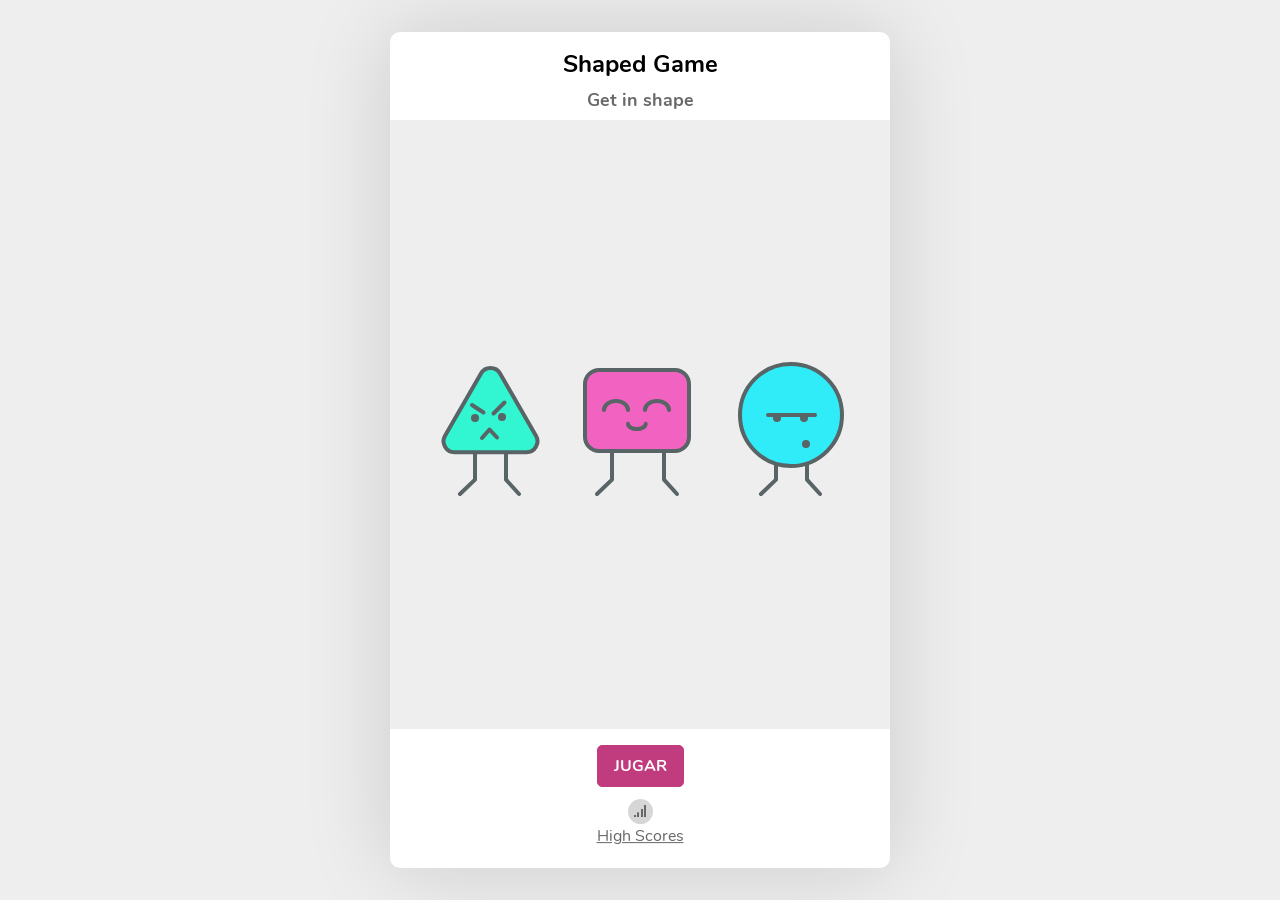
==== commit 78efe258: "Add files via upload" ====
--- a/public/index.html
+++ b/public/index.html
@@ -6,12 +6,17 @@
     <meta name="viewport" content="width=device-width, initial-scale=1, user-scalable=no" />
     <meta http-equiv="X-UA-Compatible" content="ie=edge" />
     <meta name="theme-color" content="#fafafa" />
+    <meta name="apple-mobile-web-app-title" content="Juego">
+    <meta name="apple-mobile-web-app-capable" contect="yes">
+    <meta name="apple-mobile-web-app-status-bar-style" contect="black">
 
     <title>Shooter : Home</title>
 
     <meta name="description" content="Shooter game, juego hecho como proyecto Front-End" />
     <link rel="apple-touch-icon" href="assets/img/icon.png" />
     <link rel="shortcut icon" href="assets/img/characters/char_01.png" type="image/x-icon">
+    <link rel="manifest" href="manifest.json">
+
 
     <!-- sass compiled -->
     <link type="text/css" rel="stylesheet" href="assets/css/main.css" />
@@ -73,6 +78,7 @@
         <!-- Navegación de home -->
         <div class="main_navigation">
             <a href="game.html" class="btn btn_primary">Jugar</a>
+            <button id="butInstall" aria-label="Install" class="btn btn_primary" style="margin-left: 1rem;" hidden>INSTALAR</button>
         </div>
         <div class="secondary_navigation">
             <a href="highscores.html" class="secondary_navigation_item">
@@ -90,6 +96,19 @@
 
     <!-- enunciados -->
     <script src="app/main.js"></script>
+
+    <!-- Service Worker-->
+    <script>
+        if('serviceWorker' in navigator){
+            window.addEventListener('load', ()=>{
+                navigator.serviceWorker.register('service-worker.js').then((reg)=>{
+                    console.log('Service worker registered', reg);
+                })
+            })
+        }
+    </script>
+    <script src="install.js"></script>
+
 </body>
 
 </html>
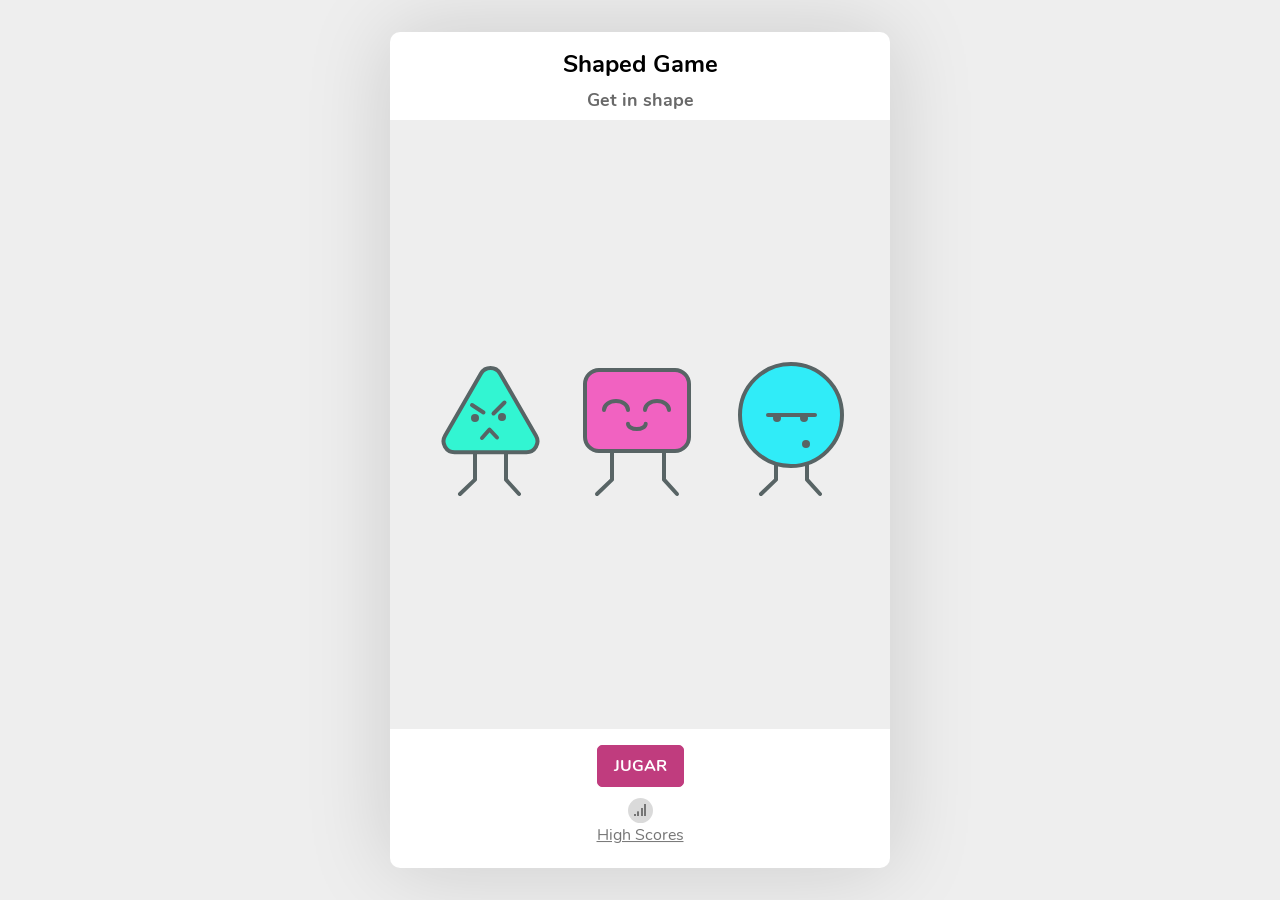
==== commit 0305b0d3: "Add files via upload" ====
--- a/public/index.html
+++ b/public/index.html
@@ -6,16 +6,17 @@
     <meta name="viewport" content="width=device-width, initial-scale=1, user-scalable=no" />
     <meta http-equiv="X-UA-Compatible" content="ie=edge" />
     <meta name="theme-color" content="#fafafa" />
+
+    <link rel="manifest" href="manifest.json">
     <meta name="apple-mobile-web-app-title" content="Juego">
-    <meta name="apple-mobile-web-app-capable" contect="yes">
-    <meta name="apple-mobile-web-app-status-bar-style" contect="black">
+    <meta name="apple-mobile-web-app-capable" content="yes">
+    <meta name="apple-mobile-web-app-status-bar-style" content="black">
 
     <title>Shooter : Home</title>
 
     <meta name="description" content="Shooter game, juego hecho como proyecto Front-End" />
     <link rel="apple-touch-icon" href="assets/img/icon.png" />
     <link rel="shortcut icon" href="assets/img/characters/char_01.png" type="image/x-icon">
-    <link rel="manifest" href="manifest.json">
 
 
     <!-- sass compiled -->
@@ -107,6 +108,7 @@
             })
         }
     </script>
+    
     <script src="install.js"></script>
 
 </body>
